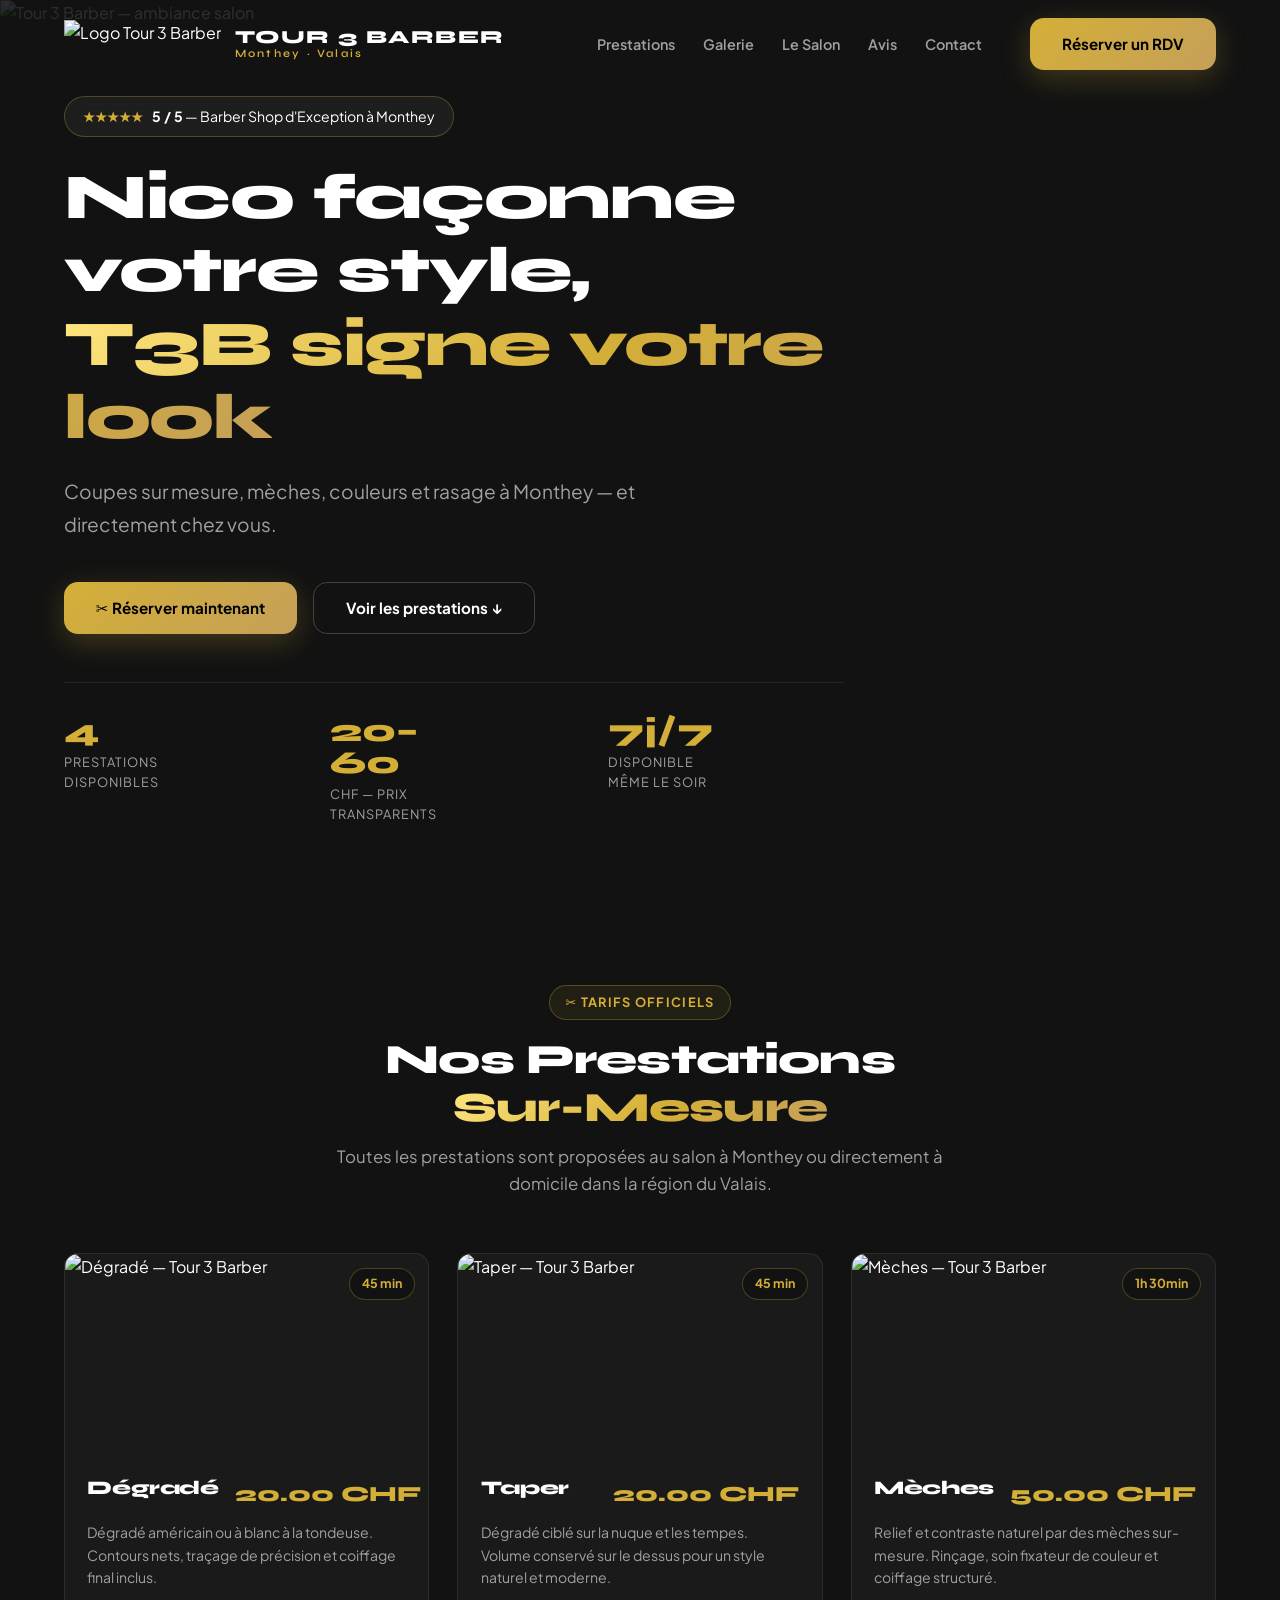
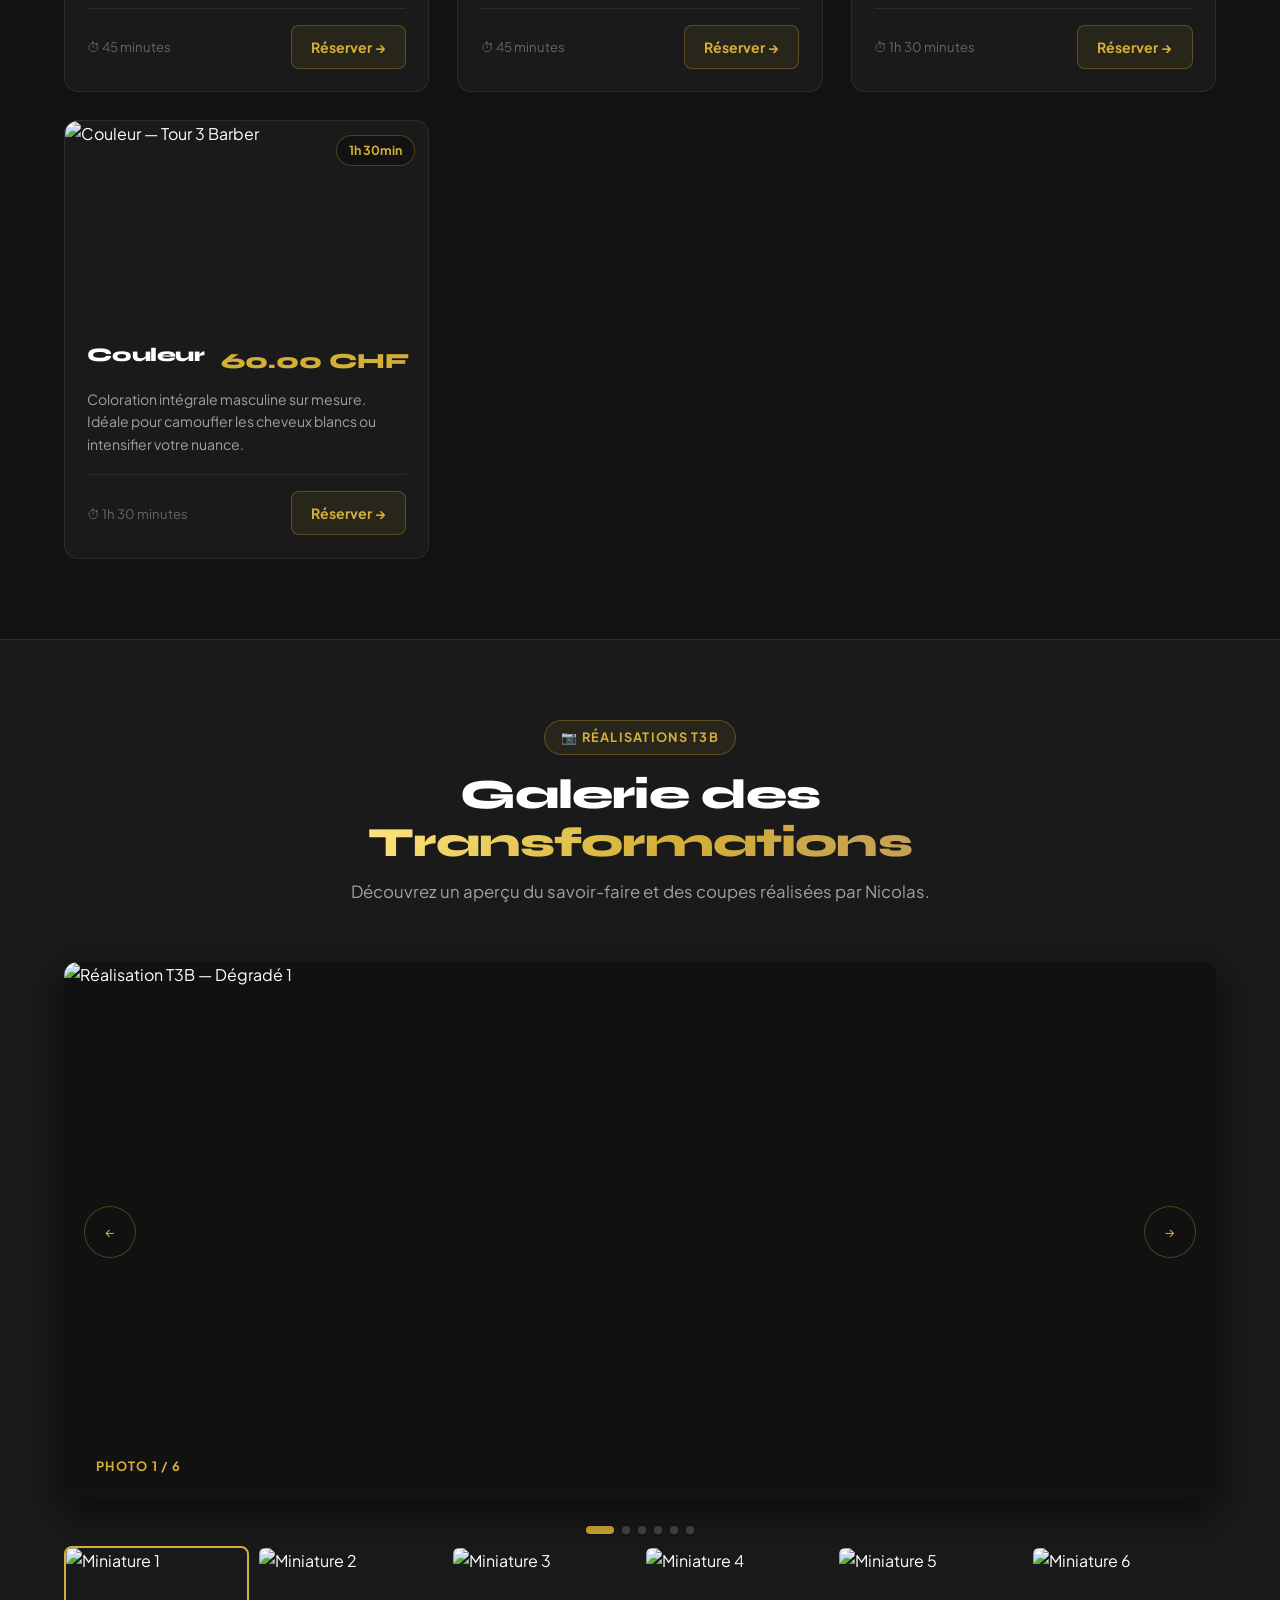
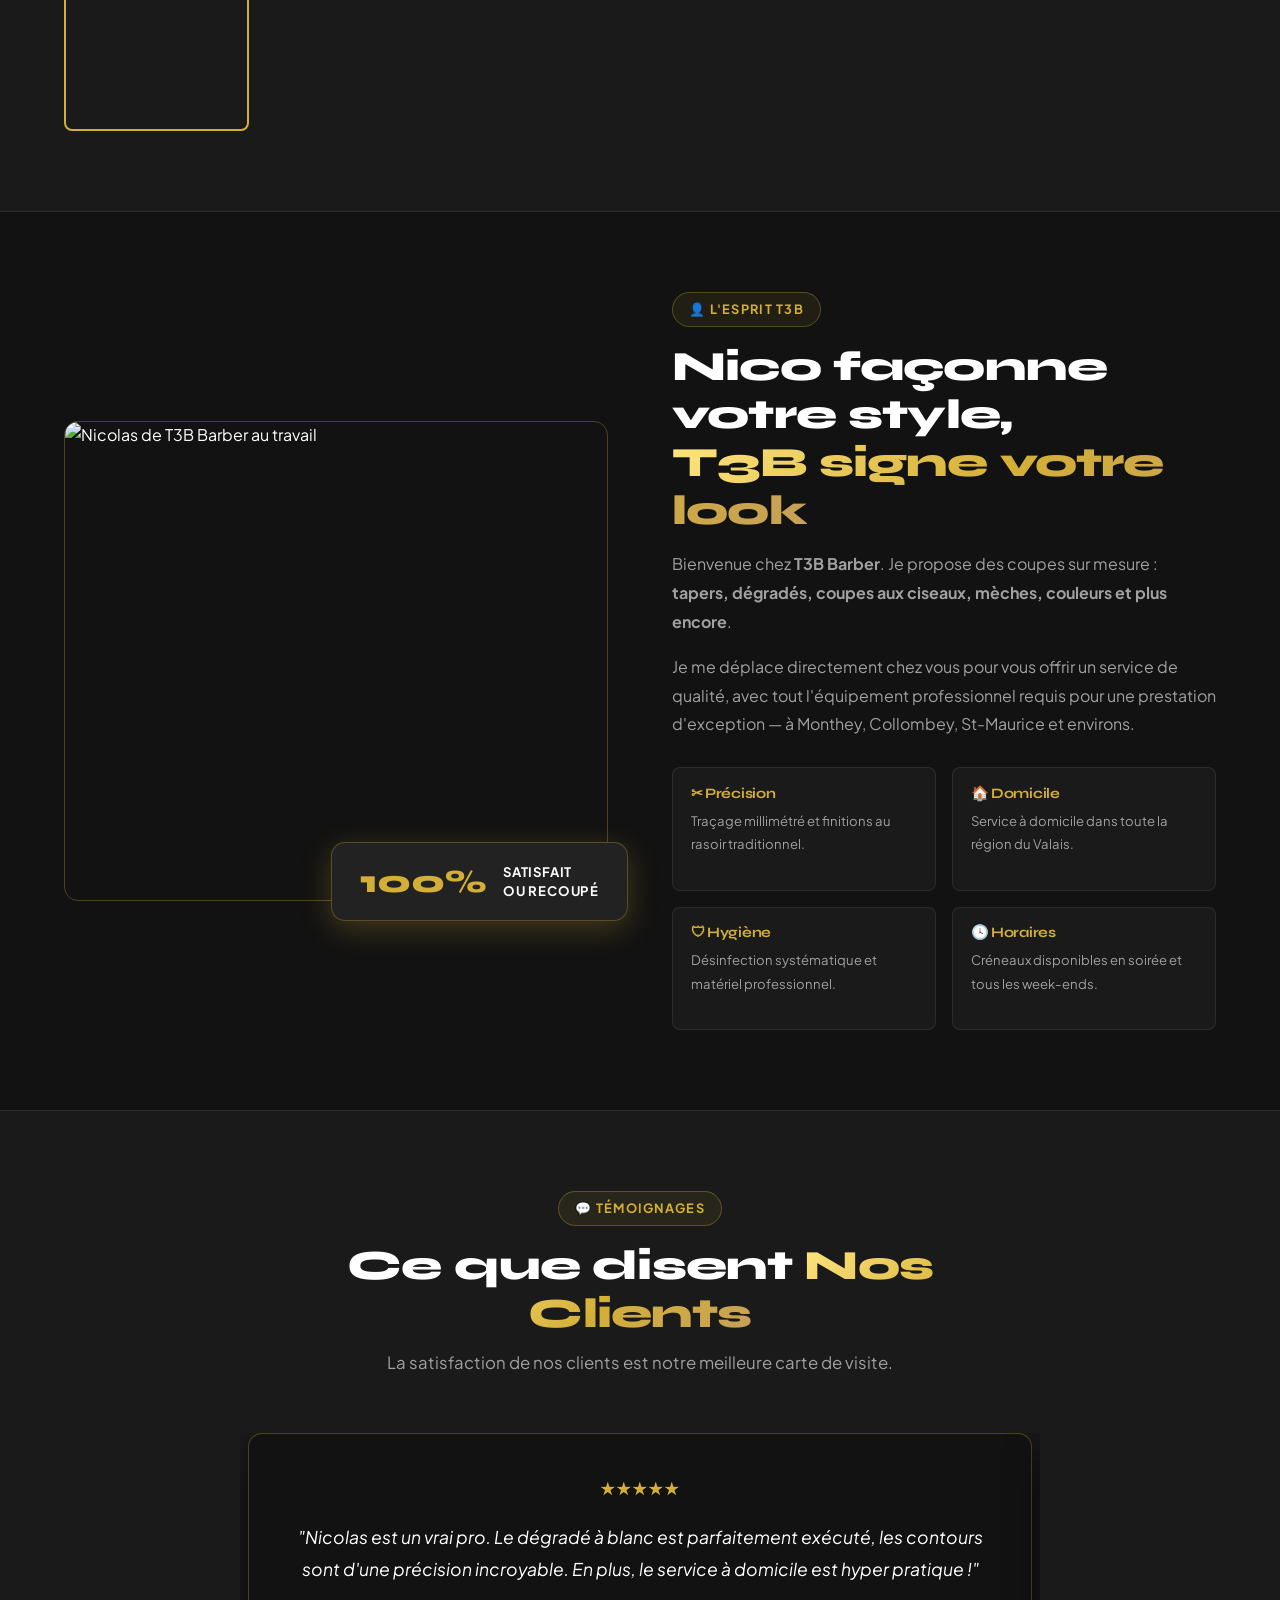
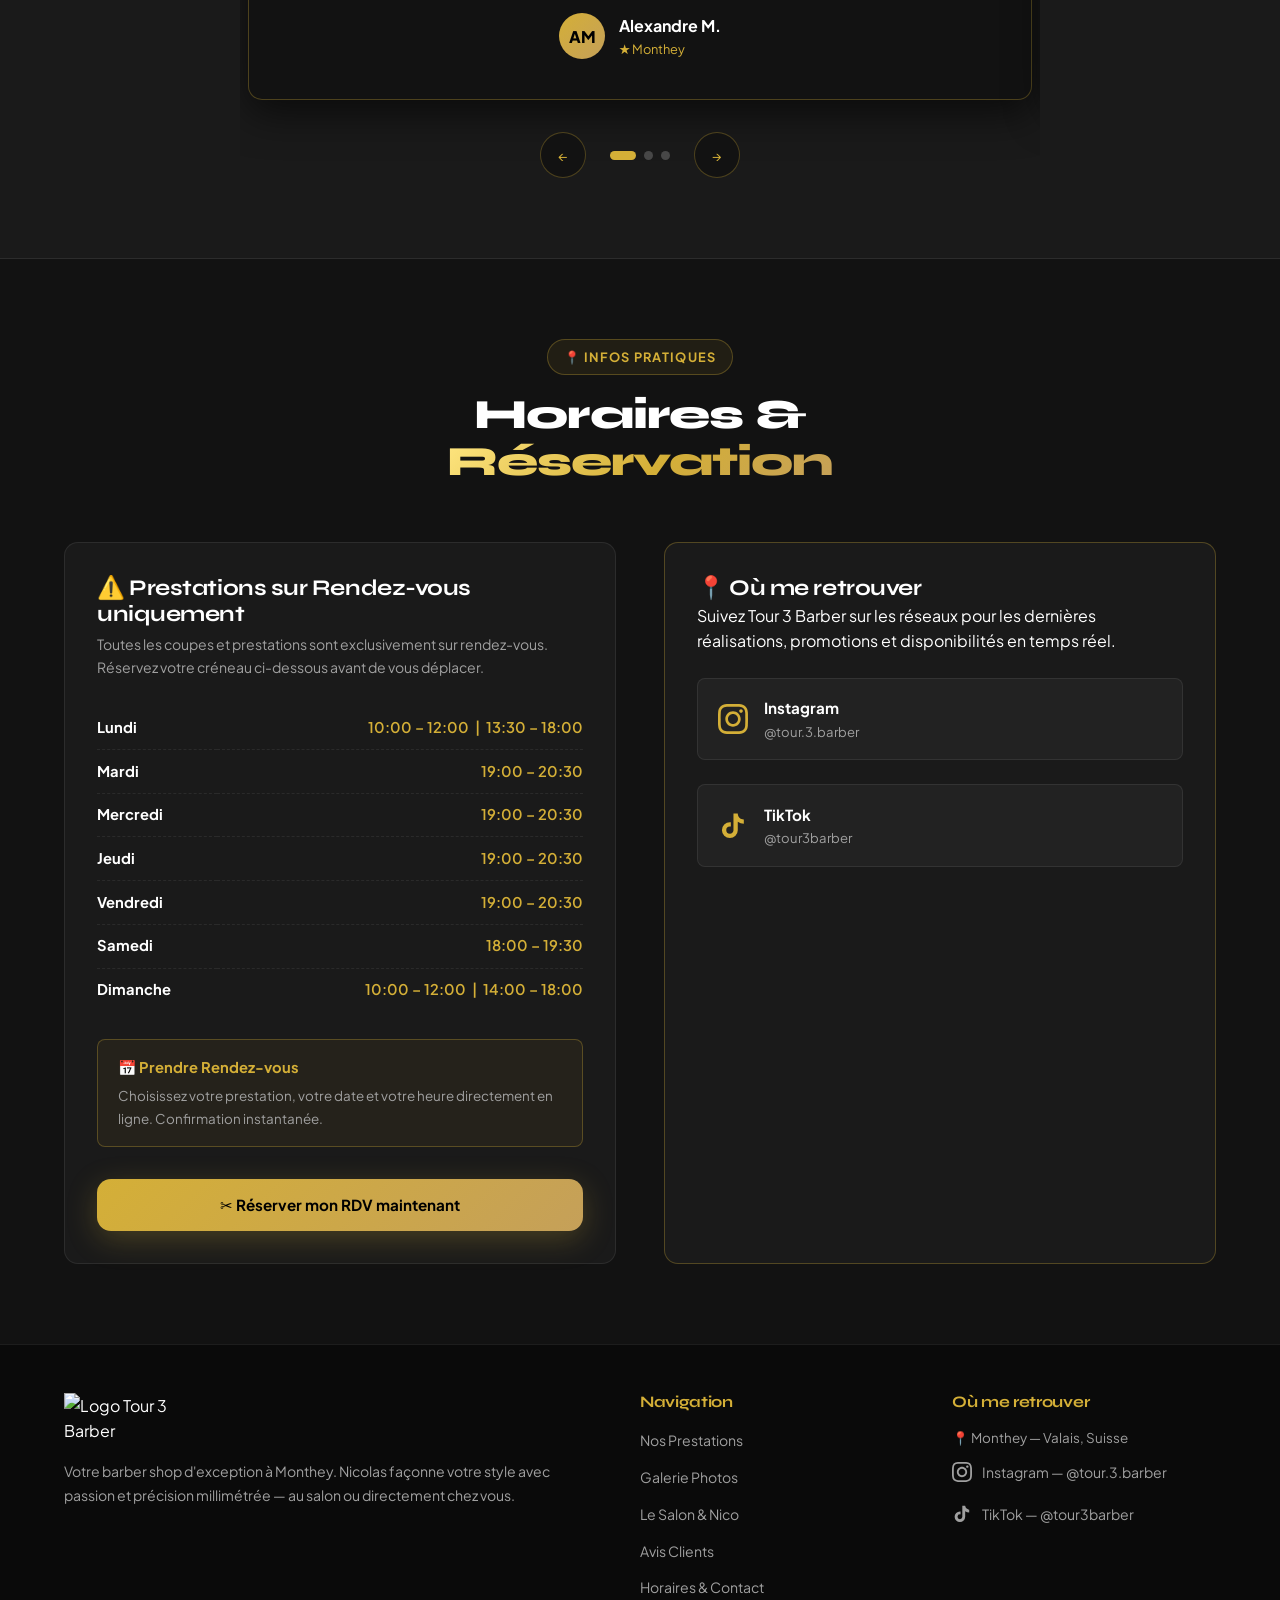
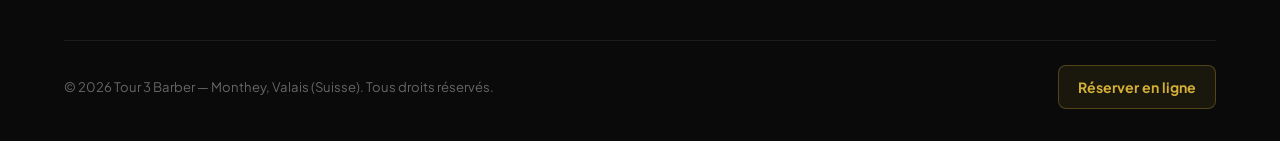
==== index.html @ b236f07e "Add files via upload" ====
<!DOCTYPE html>
<html lang="fr-CH">
<head>
<meta charset="UTF-8" />
<meta name="viewport" content="width=device-width, initial-scale=1.0" />
<title>Tour 3 Barber — Coiffeur & Barber Shop à Monthey</title>
<meta name="description" content="Tour 3 Barber par Nicolas à Monthey. Dégradés, tapers, mèches, couleurs sur mesure. Service à domicile. Réservation en ligne." />
<link rel="preconnect" href="https://fonts.googleapis.com">
<link rel="preconnect" href="https://fonts.gstatic.com" crossorigin>
<link href="https://fonts.googleapis.com/css2?family=Syne:wght@700;800&family=Plus+Jakarta+Sans:wght@400;500;600;700&display=swap" rel="stylesheet">
<script type="application/ld+json">
{"@context":"https://schema.org","@type":"LocalBusiness","name":"Tour3Barber","description":"Bienvenue chez T3B Barber. Je propose des coupes sur mesure : tapers, dégradés, coupes aux ciseaux, mèches, couleurs et plus encore. Je me déplace directement chez vous pour vous offrir un service de qualité.","address":{"@type":"PostalAddress","addressLocality":"Monthey","addressRegion":"Valais","addressCountry":"CH"},"openingHoursSpecification":[{"@type":"OpeningHoursSpecification","dayOfWeek":"https://schema.org/Monday","opens":"10:00","closes":"12:00"},{"@type":"OpeningHoursSpecification","dayOfWeek":"https://schema.org/Monday","opens":"13:30","closes":"18:00"},{"@type":"OpeningHoursSpecification","dayOfWeek":"https://schema.org/Tuesday","opens":"19:00","closes":"20:30"},{"@type":"OpeningHoursSpecification","dayOfWeek":"https://schema.org/Wednesday","opens":"19:00","closes":"20:30"},{"@type":"OpeningHoursSpecification","dayOfWeek":"https://schema.org/Thursday","opens":"19:00","closes":"20:30"},{"@type":"OpeningHoursSpecification","dayOfWeek":"https://schema.org/Friday","opens":"19:00","closes":"20:30"},{"@type":"OpeningHoursSpecification","dayOfWeek":"https://schema.org/Saturday","opens":"18:00","closes":"19:30"},{"@type":"OpeningHoursSpecification","dayOfWeek":"https://schema.org/Sunday","opens":"10:00","closes":"12:00"},{"@type":"OpeningHoursSpecification","dayOfWeek":"https://schema.org/Sunday","opens":"14:00","closes":"18:00"}]}
</script>
<style>
/* =============================================
   RESET & BASE
   ============================================= */
*,*::before,*::after{box-sizing:border-box;margin:0;padding:0}
html{scroll-behavior:smooth;-webkit-font-smoothing:antialiased}
body{font-family:'Plus Jakarta Sans',system-ui,sans-serif;background:#121212;color:#fff;overflow-x:hidden;line-height:1.6}
img{display:block;max-width:100%;height:auto}
a{text-decoration:none;color:inherit}
button{cursor:pointer;border:none;background:transparent;font-family:inherit}
ul{list-style:none}

/* =============================================
   VARIABLES
   ============================================= */
:root{
  --gold:#D4AF37;
  --gold-light:#E8C84A;
  --gold-muted:#C5A059;
  --gold-glow:rgba(212,175,55,.25);
  --bg:#121212;
  --bg-card:#1A1A1A;
  --bg-card2:#222;
  --text:#fff;
  --text-2:#A0A0A0;
  --text-3:#666;
  --border:rgba(255,255,255,.08);
  --border-gold:rgba(212,175,55,.3);
  --rad:14px;
  --rad-sm:8px;
  --rad-full:9999px;
  --tr:.28s cubic-bezier(.4,0,.2,1);
  --shadow:0 12px 40px rgba(0,0,0,.6);
  --shadow-gold:0 8px 30px rgba(212,175,55,.25);
}

/* =============================================
   TYPOGRAPHY
   ============================================= */
h1,h2,h3,h4{font-family:'Syne',sans-serif;font-weight:800;line-height:1.15;letter-spacing:-.02em}
h1{font-size:clamp(2.2rem,5.5vw,4rem)}
h2{font-size:clamp(1.7rem,3.5vw,2.6rem)}
h3{font-size:1.2rem;font-weight:700}

.gold{color:var(--gold)}
.gradient-gold{background:linear-gradient(135deg,#ffe680 0%,var(--gold) 55%,var(--gold-muted) 100%);-webkit-background-clip:text;-webkit-text-fill-color:transparent;background-clip:text}

/* =============================================
   LAYOUT
   ============================================= */
.container{width:100%;max-width:1200px;margin:0 auto;padding:0 1.5rem}
section{padding:5rem 0}

/* =============================================
   PILLS / TAGS
   ============================================= */
.pill{display:inline-flex;align-items:center;gap:.5rem;padding:.4rem 1rem;background:rgba(212,175,55,.08);border:1px solid var(--border-gold);border-radius:var(--rad-full);color:var(--gold);font-size:.8rem;font-weight:700;text-transform:uppercase;letter-spacing:.1em;margin-bottom:1rem}

/* =============================================
   BUTTONS
   ============================================= */
.btn{display:inline-flex;align-items:center;justify-content:center;gap:.6rem;min-height:52px;padding:.85rem 2rem;border-radius:var(--rad);font-size:.95rem;font-weight:700;transition:all var(--tr);white-space:nowrap;line-height:1}
.btn-primary{background:linear-gradient(135deg,var(--gold) 0%,var(--gold-muted) 100%);color:#000;box-shadow:var(--shadow-gold)}
.btn-primary:hover{background:linear-gradient(135deg,var(--gold-light) 0%,var(--gold) 100%);transform:translateY(-2px);box-shadow:0 14px 35px rgba(212,175,55,.4)}
.btn-outline{background:transparent;color:#fff;border:1.5px solid rgba(255,255,255,.2)}
.btn-outline:hover{border-color:var(--gold);color:var(--gold);transform:translateY(-2px)}
.btn-gold-sm{background:rgba(212,175,55,.08);color:var(--gold);border:1px solid var(--border-gold);min-height:44px;padding:.6rem 1.2rem;border-radius:var(--rad-sm);font-size:.88rem;font-weight:700;transition:all var(--tr)}
.btn-gold-sm:hover{background:var(--gold);color:#000}

/* =============================================
   HEADER / NAV
   ============================================= */
#header{position:fixed;top:0;left:0;width:100%;z-index:1000;padding:1.1rem 0;transition:all .4s ease}
#header.scrolled{background:rgba(18,18,18,.92);backdrop-filter:blur(18px);-webkit-backdrop-filter:blur(18px);border-bottom:1px solid var(--border);box-shadow:0 8px 32px rgba(0,0,0,.5);padding:.7rem 0}
.nav-inner{display:flex;align-items:center;gap:2rem}
.logo-link{display:flex;align-items:center;gap:.85rem;flex-shrink:0}
.logo-link img{height:48px;width:auto;object-fit:contain}
.logo-wordmark{font-family:'Syne',sans-serif;font-size:1.15rem;font-weight:800;letter-spacing:.08em;line-height:1.1}
.logo-wordmark span{display:block;font-size:.7rem;font-weight:600;color:var(--gold);letter-spacing:.2em;margin-top:.1rem}
.nav-links{display:flex;align-items:center;gap:1.75rem;margin-left:auto}
.nav-link{font-size:.9rem;font-weight:600;color:var(--text-2);position:relative;padding:.25rem 0;transition:color var(--tr)}
.nav-link::after{content:'';position:absolute;bottom:0;left:0;width:0;height:2px;background:var(--gold);transition:width var(--tr);border-radius:2px}
.nav-link:hover,.nav-link.active{color:#fff}
.nav-link:hover::after,.nav-link.active::after{width:100%}
.nav-cta{margin-left:1rem}
.burger{display:none;flex-direction:column;gap:5px;padding:.5rem;min-height:48px;min-width:48px;align-items:center;justify-content:center}
.burger span{display:block;width:22px;height:2px;background:#fff;border-radius:2px;transition:all .3s ease;transform-origin:center}
.burger.open span:nth-child(1){transform:rotate(45deg) translate(5px,5px)}
.burger.open span:nth-child(2){opacity:0;transform:scaleX(0)}
.burger.open span:nth-child(3){transform:rotate(-45deg) translate(5px,-5px)}

/* Mobile Drawer */
.mob-overlay{position:fixed;inset:0;background:rgba(0,0,0,.8);backdrop-filter:blur(6px);z-index:998;opacity:0;visibility:hidden;transition:all .35s ease}
.mob-overlay.show{opacity:1;visibility:visible}
.mob-drawer{position:fixed;top:0;right:-300px;width:280px;height:100vh;background:var(--bg-card);border-left:1px solid var(--border-gold);z-index:999;display:flex;flex-direction:column;padding:1.5rem;transition:right .35s cubic-bezier(.16,1,.3,1)}
.mob-drawer.show{right:0}
.mob-close{align-self:flex-end;padding:.5rem;font-size:1.5rem;color:var(--text-2);margin-bottom:1.5rem}
.mob-links{display:flex;flex-direction:column;gap:1.5rem}
.mob-links a{font-size:1.15rem;font-weight:700;color:var(--text-2);padding:.5rem 0;border-bottom:1px solid var(--border)}
.mob-links a:hover{color:var(--gold)}
.mob-drawer .btn{width:100%;margin-top:2rem}

/* =============================================
   HERO
   ============================================= */
.hero{position:relative;min-height:100vh;display:flex;align-items:center;overflow:hidden;padding-top:6rem}
.hero-bg{position:absolute;inset:0;z-index:1}
.hero-bg img{width:100%;height:100%;object-fit:cover;object-position:center 30%;filter:brightness(.35) contrast(1.1)}
.hero-bg::after{content:'';position:absolute;inset:0;background:linear-gradient(160deg,rgba(18,18,18,.6) 0%,rgba(18,18,18,.4) 40%,rgba(18,18,18,.95) 100%)}
.hero-content{position:relative;z-index:2;max-width:780px}
.hero-badge{display:inline-flex;align-items:center;gap:.6rem;padding:.5rem 1.1rem;background:rgba(255,255,255,.05);backdrop-filter:blur(10px);border:1px solid var(--border-gold);border-radius:var(--rad-full);margin-bottom:1.5rem;font-size:.88rem}
.stars{display:flex;gap:2px;color:var(--gold)}
.hero h1{margin-bottom:1.25rem}
.hero-sub{font-size:clamp(1rem,2vw,1.2rem);color:var(--text-2);margin-bottom:2.5rem;max-width:600px;line-height:1.75}
.hero-ctas{display:flex;flex-wrap:wrap;gap:1rem;margin-bottom:3rem}
.hero-stats{display:grid;grid-template-columns:repeat(3,auto);gap:2.5rem;padding-top:2rem;border-top:1px solid var(--border)}
.stat-item{text-align:left}
.stat-num{font-family:'Syne',sans-serif;font-size:2rem;font-weight:800;color:var(--gold);line-height:1}
.stat-label{font-size:.8rem;color:var(--text-2);margin-top:.3rem;text-transform:uppercase;letter-spacing:.08em}

/* =============================================
   SECTION TITLE (centré)
   ============================================= */
.sec-head{text-align:center;max-width:640px;margin:0 auto 3.5rem}
.sec-head p{font-size:1.05rem;color:var(--text-2);margin-top:.75rem}

/* =============================================
   SERVICES — 2 colonnes (réelles SumUp)
   ============================================= */
.services-bg{background:var(--bg)}
.services-grid{display:grid;grid-template-columns:repeat(auto-fill,minmax(320px,1fr));gap:1.75rem}
.svc-card{background:var(--bg-card);border:1px solid var(--border);border-radius:var(--rad);overflow:hidden;display:flex;flex-direction:column;transition:all var(--tr)}
.svc-card:hover{transform:translateY(-6px);border-color:var(--border-gold);box-shadow:var(--shadow-gold)}
.svc-img{position:relative;height:200px;overflow:hidden;flex-shrink:0}
.svc-img img{width:100%;height:100%;object-fit:cover;transition:transform .5s ease}
.svc-card:hover .svc-img img{transform:scale(1.06)}
.svc-badge{position:absolute;top:.85rem;right:.85rem;background:rgba(18,18,18,.88);backdrop-filter:blur(6px);border:1px solid var(--border-gold);color:var(--gold);font-size:.78rem;font-weight:700;padding:.3rem .75rem;border-radius:var(--rad-full)}
.svc-body{padding:1.4rem;display:flex;flex-direction:column;flex:1}
.svc-top{display:flex;justify-content:space-between;align-items:flex-start;gap:1rem;margin-bottom:.6rem}
.svc-name{font-size:1.2rem;font-family:'Syne',sans-serif;font-weight:800}
.svc-price{font-family:'Syne',sans-serif;font-size:1.35rem;font-weight:800;color:var(--gold);white-space:nowrap}
.svc-desc{font-size:.88rem;color:var(--text-2);line-height:1.6;flex:1;margin-bottom:1.2rem}
.svc-foot{display:flex;align-items:center;justify-content:space-between;padding-top:1rem;border-top:1px solid var(--border)}
.svc-dur{font-size:.82rem;color:var(--text-3);display:flex;align-items:center;gap:.35rem}

/* =============================================
   GALLERY CAROUSEL
   ============================================= */
.gallery-bg{background:var(--bg-card);border-top:1px solid var(--border);border-bottom:1px solid var(--border)}
.gallery-carousel-wrap{position:relative;overflow:hidden;border-radius:var(--rad);box-shadow:var(--shadow)}
.gallery-track{display:flex;transition:transform .55s cubic-bezier(.16,1,.3,1)}
.gallery-slide{min-width:100%;position:relative}
.gallery-slide img{width:100%;height:60vh;min-height:340px;max-height:580px;object-fit:contain;background:#111;display:block}
.gallery-slide-cap{position:absolute;bottom:0;left:0;right:0;padding:1.5rem 2rem;background:linear-gradient(0deg,rgba(18,18,18,.95) 0%,transparent 100%)}
.slide-num{font-size:.8rem;color:var(--gold);font-weight:700;text-transform:uppercase;letter-spacing:.1em}
.gallery-arrow{position:absolute;top:50%;transform:translateY(-50%);z-index:10;width:52px;height:52px;border-radius:var(--rad-full);background:rgba(18,18,18,.75);backdrop-filter:blur(8px);border:1px solid var(--border-gold);color:var(--gold);display:flex;align-items:center;justify-content:center;transition:all var(--tr)}
.gallery-arrow:hover{background:var(--gold);color:#000}
.gallery-arrow.prev{left:1.25rem}
.gallery-arrow.next{right:1.25rem}
.gallery-dots{display:flex;justify-content:center;gap:.5rem;margin-top:1.5rem}
.gdot{width:8px;height:8px;border-radius:var(--rad-full);background:rgba(255,255,255,.2);cursor:pointer;transition:all var(--tr)}
.gdot.active{width:28px;background:var(--gold)}
.gallery-thumbs{display:grid;grid-template-columns:repeat(6,1fr);gap:.5rem;margin-top:.75rem}
.gthumb{position:relative;aspect-ratio:1;overflow:hidden;border-radius:var(--rad-sm);cursor:pointer;border:2px solid transparent;transition:all var(--tr)}
.gthumb img{width:100%;height:100%;object-fit:cover;transition:transform .4s ease}
.gthumb:hover img{transform:scale(1.1)}
.gthumb.active{border-color:var(--gold)}

/* =============================================
   À PROPOS
   ============================================= */
.about-bg{background:var(--bg)}
.about-grid{display:grid;grid-template-columns:1fr 1fr;gap:4rem;align-items:center}
.about-img-wrap{position:relative}
.about-img{width:100%;height:480px;object-fit:cover;border-radius:var(--rad);border:1px solid var(--border-gold)}
.about-badge{position:absolute;bottom:-1.25rem;right:-1.25rem;background:var(--bg-card2);border:1px solid var(--border-gold);border-radius:var(--rad);padding:1.25rem 1.75rem;box-shadow:var(--shadow-gold);display:flex;align-items:center;gap:1rem}
.badge-num{font-family:'Syne',sans-serif;font-size:2rem;font-weight:800;color:var(--gold);line-height:1}
.badge-lbl{font-size:.82rem;font-weight:700;text-transform:uppercase;letter-spacing:.06em;line-height:1.4}
.about-text h2{margin-bottom:1rem}
.about-text p{color:var(--text-2);line-height:1.8;margin-bottom:1rem}
.about-features{display:grid;grid-template-columns:1fr 1fr;gap:1rem;margin-top:1.75rem}
.feat-card{background:var(--bg-card);border:1px solid var(--border);border-radius:var(--rad-sm);padding:1.1rem}
.feat-card h4{font-size:.9rem;font-weight:700;color:var(--gold);margin-bottom:.4rem;display:flex;align-items:center;gap:.5rem}
.feat-card p{font-size:.82rem;color:var(--text-2)}

/* =============================================
   AVIS CLIENTS
   ============================================= */
.reviews-bg{background:var(--bg-card);border-top:1px solid var(--border);border-bottom:1px solid var(--border)}
.reviews-carousel-wrap{position:relative;max-width:800px;margin:0 auto;overflow:hidden}
.reviews-track{display:flex;transition:transform .5s cubic-bezier(.16,1,.3,1)}
.review-slide{min-width:100%;padding:0 .5rem}
.review-card{background:var(--bg);border:1px solid var(--border-gold);border-radius:var(--rad);padding:2.5rem;text-align:center;box-shadow:var(--shadow)}
.review-stars{justify-content:center;display:flex;gap:4px;margin-bottom:1.25rem;font-size:1.1rem;color:var(--gold)}
.review-quote{font-size:1.1rem;line-height:1.8;color:#fff;font-style:italic;margin-bottom:1.75rem}
.review-author{display:flex;align-items:center;justify-content:center;gap:.85rem}
.r-avatar{width:46px;height:46px;border-radius:var(--rad-full);background:linear-gradient(135deg,var(--gold),var(--gold-muted));color:#000;font-weight:800;font-size:1rem;display:flex;align-items:center;justify-content:center}
.r-name{font-weight:700;text-align:left}
.r-city{font-size:.8rem;color:var(--gold);text-align:left}
.rev-nav{display:flex;align-items:center;justify-content:center;gap:1.5rem;margin-top:2rem}
.rev-arrow{width:46px;height:46px;border-radius:var(--rad-full);background:var(--bg);border:1px solid var(--border-gold);color:var(--gold);display:flex;align-items:center;justify-content:center;transition:all var(--tr)}
.rev-arrow:hover{background:var(--gold);color:#000}
.rev-dots{display:flex;gap:.5rem}
.rdot{width:9px;height:9px;border-radius:var(--rad-full);background:rgba(255,255,255,.2);cursor:pointer;transition:all var(--tr)}
.rdot.active{width:26px;background:var(--gold)}

/* =============================================
   CONTACT / HORAIRES
   ============================================= */
.contact-bg{background:var(--bg)}
.contact-grid{display:grid;grid-template-columns:1fr 1fr;gap:3rem;align-items:stretch}
.info-card{background:var(--bg-card);border:1px solid var(--border);border-radius:var(--rad);padding:2rem;display:flex;flex-direction:column;gap:1.75rem}
.info-card h3{font-size:1.4rem;margin-bottom:.25rem}
.hours-table{width:100%;border-collapse:collapse}
.hours-table tr{border-bottom:1px dashed rgba(255,255,255,.07)}
.hours-table tr:last-child{border-bottom:none}
.hours-table td{padding:.6rem 0;font-size:.92rem}
.hours-table td:first-child{font-weight:700;color:#fff;width:120px}
.hours-table td:last-child{color:var(--gold);font-weight:600;text-align:right}
.social-card{background:var(--bg-card);border:1px solid var(--border-gold);border-radius:var(--rad);padding:2rem;display:flex;flex-direction:column;gap:1.5rem}
.social-card h3{font-size:1.4rem;margin-bottom:.1rem}
.social-card > p{font-size:.88rem;color:var(--text-2);line-height:1.7}
.social-link{display:flex;align-items:center;gap:1rem;padding:1.1rem 1.25rem;background:var(--bg-card2);border:1px solid var(--border);border-radius:var(--rad-sm);transition:all var(--tr);text-decoration:none}
.social-link:hover{border-color:var(--border-gold);transform:translateX(4px);background:#2a2a2a}
.social-link svg{flex-shrink:0;color:var(--gold)}
.social-link strong{display:block;font-weight:700;font-size:.95rem;color:#fff}
.social-link span{display:block;font-size:.82rem;color:var(--text-2)}
.social-location{padding:1rem 1.25rem;background:rgba(212,175,55,.05);border:1px dashed var(--border-gold);border-radius:var(--rad-sm);font-size:.85rem;color:var(--text-2);line-height:1.7}
.social-location strong{color:#fff;display:block;margin-bottom:.25rem}
.cta-box{width:100%;margin-top:.25rem}
/* Footer social icons */
.footer-socials{display:flex;flex-direction:column;gap:.75rem;margin-top:.5rem}
.footer-social-link{display:flex;align-items:center;gap:.75rem;color:var(--text-2);font-size:.88rem;transition:color var(--tr)}
.footer-social-link:hover{color:var(--gold)}
.footer-social-link svg{flex-shrink:0}
.footer-brand img{height:80px;width:auto;object-fit:contain}

/* =============================================
   FOOTER
   ============================================= */
footer{background:#0a0a0a;border-top:1px solid var(--border);padding:3rem 0 2rem}
.footer-inner{display:grid;grid-template-columns:2fr 1fr 1fr;gap:3rem;margin-bottom:2.5rem}
.footer-brand{display:flex;flex-direction:column;gap:1rem}
.footer-brand img{height:56px;width:auto}
.footer-brand p{font-size:.88rem;color:var(--text-2);line-height:1.7}
.footer-col h4{font-size:1rem;font-weight:700;color:var(--gold);margin-bottom:1rem}
.footer-links{display:flex;flex-direction:column;gap:.7rem}
.footer-links a{font-size:.88rem;color:var(--text-2);transition:color var(--tr)}
.footer-links a:hover{color:var(--gold)}
.footer-bottom{display:flex;justify-content:space-between;align-items:center;padding-top:1.5rem;border-top:1px solid var(--border);font-size:.82rem;color:var(--text-3)}

/* =============================================
   STICKY MOBILE BAR
   ============================================= */
.sticky-mob{display:none;position:fixed;bottom:0;left:0;width:100%;z-index:900;background:rgba(18,18,18,.92);backdrop-filter:blur(12px);border-top:1px solid var(--border-gold);padding:.85rem 1.25rem;box-shadow:0 -8px 24px rgba(0,0,0,.6)}
.sticky-mob .btn{width:100%}

/* =============================================
   BOOKING MODAL
   ============================================= */
.modal-overlay{position:fixed;inset:0;background:rgba(0,0,0,.88);backdrop-filter:blur(10px);z-index:3000;display:flex;align-items:center;justify-content:center;padding:1rem;opacity:0;visibility:hidden;transition:all .35s ease}
.modal-overlay.show{opacity:1;visibility:visible}
.modal-box{width:100%;max-width:940px;height:90vh;background:#fff;border-radius:var(--rad);overflow:hidden;display:flex;flex-direction:column;box-shadow:0 30px 80px rgba(0,0,0,.9)}
.modal-head{background:var(--bg-card);color:#fff;padding:1rem 1.5rem;display:flex;align-items:center;justify-content:space-between;border-bottom:1px solid var(--border-gold)}
.modal-head h3{font-size:1.1rem;display:flex;align-items:center;gap:.5rem}
.modal-close{font-size:1.6rem;color:var(--text-2);padding:.25rem;transition:color var(--tr)}
.modal-close:hover{color:#fff}
.modal-frame{flex:1;border:none;width:100%}

/* =============================================
   RESPONSIVE
   ============================================= */
@media(max-width:900px){
  .about-grid,.contact-grid{grid-template-columns:1fr}
  .footer-inner{grid-template-columns:1fr 1fr}
  .about-badge{right:0;bottom:-3rem}
  .gallery-thumbs{grid-template-columns:repeat(3,1fr)}
}
@media(max-width:768px){
  .nav-links,.nav-cta{display:none}
  .burger{display:flex}
  .sticky-mob{display:block}
  .hero-stats{grid-template-columns:1fr 1fr;gap:1.5rem}
  .services-grid{grid-template-columns:1fr}
  .about-features{grid-template-columns:1fr}
  footer{padding-bottom:5rem}
  .footer-inner{grid-template-columns:1fr}
  .footer-bottom{flex-direction:column;gap:.75rem;text-align:center}
  section{padding:3.5rem 0}
}
@media(max-width:480px){
  .hero-stats{grid-template-columns:1fr}
  .gallery-thumbs{grid-template-columns:repeat(3,1fr)}
}
</style>
</head>
<body>

<!-- ============ HEADER ============ -->
<header id="header">
  <div class="container">
    <nav class="nav-inner">
      <a href="#" class="logo-link" aria-label="Accueil Tour 3 Barber">
        <img src="assets/logo.png" alt="Logo Tour 3 Barber" />
        <div class="logo-wordmark">
          TOUR 3 BARBER
          <span>Monthey · Valais</span>
        </div>
      </a>

      <ul class="nav-links">
        <li><a href="#prestations" class="nav-link">Prestations</a></li>
        <li><a href="#galerie"     class="nav-link">Galerie</a></li>
        <li><a href="#salon"       class="nav-link">Le Salon</a></li>
        <li><a href="#avis"        class="nav-link">Avis</a></li>
        <li><a href="#contact"     class="nav-link">Contact</a></li>
      </ul>

      <button class="btn btn-primary nav-cta open-modal" aria-label="Réserver un rendez-vous">
        Réserver un RDV
      </button>

      <button class="burger" id="burger" aria-label="Menu" aria-expanded="false">
        <span></span><span></span><span></span>
      </button>
    </nav>
  </div>
</header>

<!-- ============ MOBILE DRAWER ============ -->
<div class="mob-overlay" id="mob-overlay"></div>
<aside class="mob-drawer" id="mob-drawer" aria-hidden="true">
  <button class="mob-close" id="mob-close" aria-label="Fermer le menu">&times;</button>
  <ul class="mob-links">
    <li><a href="#prestations">Nos Prestations</a></li>
    <li><a href="#galerie">Galerie Photos</a></li>
    <li><a href="#salon">À Propos & Nicolas</a></li>
    <li><a href="#avis">Avis Clients</a></li>
    <li><a href="#contact">Horaires & Contact</a></li>
  </ul>
  <button class="btn btn-primary open-modal">Réserver un RDV</button>
</aside>

<main>

<!-- ============ HERO ============ -->
<section class="hero" id="hero" aria-label="Présentation">
  <div class="hero-bg">
    <img src="assets/banner1.webp" alt="Tour 3 Barber — ambiance salon" />
  </div>

  <div class="container">
    <div class="hero-content">
      <div class="hero-badge">
        <div class="stars">★★★★★</div>
        <span><strong>5 / 5</strong> — Barber Shop d'Exception à Monthey</span>
      </div>

      <h1>Nico façonne votre style,<br /><span class="gradient-gold">T3B signe votre look</span></h1>

      <p class="hero-sub">
        Coupes sur mesure, mèches, couleurs et rasage à Monthey — et directement chez vous.
      </p>

      <div class="hero-ctas">
        <button class="btn btn-primary open-modal">
          ✂ Réserver maintenant
        </button>
        <a href="#prestations" class="btn btn-outline">
          Voir les prestations ↓
        </a>
      </div>

      <div class="hero-stats">
        <div class="stat-item">
          <div class="stat-num">4</div>
          <div class="stat-label">Prestations<br />disponibles</div>
        </div>
        <div class="stat-item">
          <div class="stat-num">20–<br />60</div>
          <div class="stat-label">CHF — Prix<br />transparents</div>
        </div>
        <div class="stat-item">
          <div class="stat-num">7j/7</div>
          <div class="stat-label">Disponible<br />même le soir</div>
        </div>
      </div>
    </div>
  </div>
</section>

<!-- ============ PRESTATIONS ============ -->
<section class="services-bg" id="prestations" aria-labelledby="services-h2">
  <div class="container">
    <div class="sec-head">
      <div class="pill">✂ Tarifs Officiels</div>
      <h2 id="services-h2">Nos Prestations <span class="gradient-gold">Sur-Mesure</span></h2>
      <p>Toutes les prestations sont proposées au salon à Monthey ou directement à domicile dans la région du Valais.</p>
    </div>

    <div class="services-grid">

      <!-- Dégradé — 20 CHF / 45 min -->
      <article class="svc-card">
        <div class="svc-img">
          <img src="assets/svc-degrade.webp" alt="Dégradé — Tour 3 Barber" loading="lazy" />
          <div class="svc-badge">45 min</div>
        </div>
        <div class="svc-body">
          <div class="svc-top">
            <h3 class="svc-name">Dégradé</h3>
            <div class="svc-price">20.00 CHF</div>
          </div>
          <p class="svc-desc">Dégradé américain ou à blanc à la tondeuse. Contours nets, traçage de précision et coiffage final inclus.</p>
          <div class="svc-foot">
            <div class="svc-dur">⏱ 45 minutes</div>
            <button class="btn-gold-sm open-modal">Réserver →</button>
          </div>
        </div>
      </article>

      <!-- Taper — 20 CHF / 45 min -->
      <article class="svc-card">
        <div class="svc-img">
          <img src="assets/svc-taper.webp" alt="Taper — Tour 3 Barber" loading="lazy" />
          <div class="svc-badge">45 min</div>
        </div>
        <div class="svc-body">
          <div class="svc-top">
            <h3 class="svc-name">Taper</h3>
            <div class="svc-price">20.00 CHF</div>
          </div>
          <p class="svc-desc">Dégradé ciblé sur la nuque et les tempes. Volume conservé sur le dessus pour un style naturel et moderne.</p>
          <div class="svc-foot">
            <div class="svc-dur">⏱ 45 minutes</div>
            <button class="btn-gold-sm open-modal">Réserver →</button>
          </div>
        </div>
      </article>

      <!-- Mèches — 50 CHF / 1h30 -->
      <article class="svc-card">
        <div class="svc-img">
          <img src="assets/svc-meches.webp" alt="Mèches — Tour 3 Barber" loading="lazy" />
          <div class="svc-badge">1h 30min</div>
        </div>
        <div class="svc-body">
          <div class="svc-top">
            <h3 class="svc-name">Mèches</h3>
            <div class="svc-price">50.00 CHF</div>
          </div>
          <p class="svc-desc">Relief et contraste naturel par des mèches sur-mesure. Rinçage, soin fixateur de couleur et coiffage structuré.</p>
          <div class="svc-foot">
            <div class="svc-dur">⏱ 1h 30 minutes</div>
            <button class="btn-gold-sm open-modal">Réserver →</button>
          </div>
        </div>
      </article>

      <!-- Couleur — 60 CHF / 1h30 -->
      <article class="svc-card">
        <div class="svc-img">
          <img src="assets/svc-couleur.webp" alt="Couleur — Tour 3 Barber" loading="lazy" />
          <div class="svc-badge">1h 30min</div>
        </div>
        <div class="svc-body">
          <div class="svc-top">
            <h3 class="svc-name">Couleur</h3>
            <div class="svc-price">60.00 CHF</div>
          </div>
          <p class="svc-desc">Coloration intégrale masculine sur mesure. Idéale pour camoufler les cheveux blancs ou intensifier votre nuance.</p>
          <div class="svc-foot">
            <div class="svc-dur">⏱ 1h 30 minutes</div>
            <button class="btn-gold-sm open-modal">Réserver →</button>
          </div>
        </div>
      </article>

    </div>
  </div>
</section>

<!-- ============ GALERIE CAROUSEL ============ -->
<section class="gallery-bg" id="galerie" aria-labelledby="gallery-h2">
  <div class="container">
    <div class="sec-head">
      <div class="pill">📷 Réalisations T3B</div>
      <h2 id="gallery-h2">Galerie des <span class="gradient-gold">Transformations</span></h2>
      <p>Découvrez un aperçu du savoir-faire et des coupes réalisées par Nicolas.</p>
    </div>

    <div class="gallery-carousel-wrap">
      <div class="gallery-track" id="gallery-track">
        <div class="gallery-slide">
          <img src="assets/gallery1.webp" alt="Réalisation T3B — Dégradé 1" />
          <div class="gallery-slide-cap"><span class="slide-num">Photo 1 / 6</span></div>
        </div>
        <div class="gallery-slide">
          <img src="assets/gallery2.webp" alt="Réalisation T3B — Coupe 2" />
          <div class="gallery-slide-cap"><span class="slide-num">Photo 2 / 6</span></div>
        </div>
        <div class="gallery-slide">
          <img src="assets/gallery3.webp" alt="Réalisation T3B — Coupe 3" />
          <div class="gallery-slide-cap"><span class="slide-num">Photo 3 / 6</span></div>
        </div>
        <div class="gallery-slide">
          <img src="assets/gallery4.webp" alt="Réalisation T3B — Coupe 4" />
          <div class="gallery-slide-cap"><span class="slide-num">Photo 4 / 6</span></div>
        </div>
        <div class="gallery-slide">
          <img src="assets/gallery5.webp" alt="Réalisation T3B — Mèches 5" />
          <div class="gallery-slide-cap"><span class="slide-num">Photo 5 / 6</span></div>
        </div>
        <div class="gallery-slide">
          <img src="assets/gallery6.webp" alt="Réalisation T3B — Barbe 6" />
          <div class="gallery-slide-cap"><span class="slide-num">Photo 6 / 6</span></div>
        </div>
      </div>

      <button class="gallery-arrow prev" id="gallery-prev" aria-label="Photo précédente">&#8592;</button>
      <button class="gallery-arrow next" id="gallery-next" aria-label="Photo suivante">&#8594;</button>
    </div>

    <div class="gallery-dots" id="gallery-dots"></div>

    <!-- Miniatures cliquables -->
    <div class="gallery-thumbs" id="gallery-thumbs">
      <div class="gthumb active" data-idx="0"><img src="assets/gallery1.webp" alt="Miniature 1" loading="lazy" /></div>
      <div class="gthumb" data-idx="1"><img src="assets/gallery2.webp" alt="Miniature 2" loading="lazy" /></div>
      <div class="gthumb" data-idx="2"><img src="assets/gallery3.webp" alt="Miniature 3" loading="lazy" /></div>
      <div class="gthumb" data-idx="3"><img src="assets/gallery4.webp" alt="Miniature 4" loading="lazy" /></div>
      <div class="gthumb" data-idx="4"><img src="assets/gallery5.webp" alt="Miniature 5" loading="lazy" /></div>
      <div class="gthumb" data-idx="5"><img src="assets/gallery6.webp" alt="Miniature 6" loading="lazy" /></div>
    </div>
  </div>
</section>

<!-- ============ À PROPOS ============ -->
<section class="about-bg" id="salon" aria-labelledby="about-h2">
  <div class="container">
    <div class="about-grid">
      <div class="about-img-wrap">
        <img src="assets/banner2.webp" alt="Nicolas de T3B Barber au travail" class="about-img" loading="lazy" />
        <div class="about-badge">
          <div class="badge-num">100%</div>
          <div class="badge-lbl">Satisfait<br />ou recoupé</div>
        </div>
      </div>

      <div class="about-text">
        <div class="pill">👤 L'Esprit T3B</div>
        <h2 id="about-h2">Nico façonne votre style,<br /><span class="gradient-gold">T3B signe votre look</span></h2>
        <p>
          Bienvenue chez <strong>T3B Barber</strong>. Je propose des coupes sur mesure : <strong>tapers, dégradés, coupes aux ciseaux, mèches, couleurs et plus encore</strong>.
        </p>
        <p>
          Je me déplace directement chez vous pour vous offrir un service de qualité, avec tout l'équipement professionnel requis pour une prestation d'exception — à Monthey, Collombey, St-Maurice et environs.
        </p>

        <div class="about-features">
          <div class="feat-card">
            <h4>✂ Précision</h4>
            <p>Traçage millimétré et finitions au rasoir traditionnel.</p>
          </div>
          <div class="feat-card">
            <h4>🏠 Domicile</h4>
            <p>Service à domicile dans toute la région du Valais.</p>
          </div>
          <div class="feat-card">
            <h4>🛡 Hygiène</h4>
            <p>Désinfection systématique et matériel professionnel.</p>
          </div>
          <div class="feat-card">
            <h4>🕓 Horaires</h4>
            <p>Créneaux disponibles en soirée et tous les week-ends.</p>
          </div>
        </div>
      </div>
    </div>
  </div>
</section>

<!-- ============ AVIS CLIENTS ============ -->
<section class="reviews-bg" id="avis" aria-labelledby="avis-h2">
  <div class="container">
    <div class="sec-head">
      <div class="pill">💬 Témoignages</div>
      <h2 id="avis-h2">Ce que disent <span class="gradient-gold">Nos Clients</span></h2>
      <p>La satisfaction de nos clients est notre meilleure carte de visite.</p>
    </div>

    <div class="reviews-carousel-wrap">
      <div class="reviews-track" id="reviews-track">

        <div class="review-slide">
          <div class="review-card">
            <div class="review-stars">★★★★★</div>
            <blockquote class="review-quote">"Nicolas est un vrai pro. Le dégradé à blanc est parfaitement exécuté, les contours sont d'une précision incroyable. En plus, le service à domicile est hyper pratique !"</blockquote>
            <div class="review-author">
              <div class="r-avatar">AM</div>
              <div>
                <div class="r-name">Alexandre M.</div>
                <div class="r-city">★ Monthey</div>
              </div>
            </div>
          </div>
        </div>

        <div class="review-slide">
          <div class="review-card">
            <div class="review-stars">★★★★★</div>
            <blockquote class="review-quote">"J'ai testé le Taper avec taille de barbe : travail remarquable. Nico prend le temps de comprendre exactement ce qu'on veut. Je recommande les yeux fermés !"</blockquote>
            <div class="review-author">
              <div class="r-avatar">KB</div>
              <div>
                <div class="r-name">Karim B.</div>
                <div class="r-city">★ Collombey</div>
              </div>
            </div>
          </div>
        </div>

        <div class="review-slide">
          <div class="review-card">
            <div class="review-stars">★★★★★</div>
            <blockquote class="review-quote">"Meilleur barber de la région ! Ponctuel, matos au top et ambiance conviviale. La réservation en ligne prend 30 secondes, c'est parfait."</blockquote>
            <div class="review-author">
              <div class="r-avatar">JT</div>
              <div>
                <div class="r-name">Julien T.</div>
                <div class="r-city">★ Saint-Maurice</div>
              </div>
            </div>
          </div>
        </div>

      </div>

      <div class="rev-nav">
        <button class="rev-arrow" id="rev-prev" aria-label="Avis précédent">&#8592;</button>
        <div class="rev-dots" id="rev-dots"></div>
        <button class="rev-arrow" id="rev-next" aria-label="Avis suivant">&#8594;</button>
      </div>
    </div>
  </div>
</section>

<!-- ============ CONTACT & HORAIRES ============ -->
<section class="contact-bg" id="contact" aria-labelledby="contact-h2">
  <div class="container">
    <div class="sec-head">
      <div class="pill">📍 Infos Pratiques</div>
      <h2 id="contact-h2">Horaires & <span class="gradient-gold">Réservation</span></h2>
    </div>

    <div class="contact-grid">
      <div class="info-card">
        <div>
          <h3>⚠️ Prestations sur Rendez-vous uniquement</h3>
          <p style="color:var(--text-2);font-size:.88rem;margin-top:.4rem;">Toutes les coupes et prestations sont exclusivement sur rendez-vous. Réservez votre créneau ci-dessous avant de vous déplacer.</p>
        </div>

        <table class="hours-table">
          <tbody>
            <tr><td>Lundi</td><td>10:00 – 12:00 &nbsp;|&nbsp; 13:30 – 18:00</td></tr>
            <tr><td>Mardi</td><td>19:00 – 20:30</td></tr>
            <tr><td>Mercredi</td><td>19:00 – 20:30</td></tr>
            <tr><td>Jeudi</td><td>19:00 – 20:30</td></tr>
            <tr><td>Vendredi</td><td>19:00 – 20:30</td></tr>
            <tr><td>Samedi</td><td>18:00 – 19:30</td></tr>
            <tr><td>Dimanche</td><td>10:00 – 12:00 &nbsp;|&nbsp; 14:00 – 18:00</td></tr>
          </tbody>
        </table>

        <div style="background:rgba(212,175,55,.06);border:1px solid var(--border-gold);border-radius:var(--rad-sm);padding:1rem 1.25rem;">
          <p style="font-size:.92rem;font-weight:700;color:var(--gold);margin-bottom:.35rem;">📅 Prendre Rendez-vous</p>
          <p style="font-size:.84rem;color:var(--text-2);line-height:1.65;">Choisissez votre prestation, votre date et votre heure directement en ligne. Confirmation instantanée.</p>
        </div>

        <button class="btn btn-primary open-modal cta-box">✂ Réserver mon RDV maintenant</button>
      </div>

      <div class="social-card">
        <div>
          <h3>📍 Où me retrouver</h3>
          <p>Suivez Tour 3 Barber sur les réseaux pour les dernières réalisations, promotions et disponibilités en temps réel.</p>
        </div>

        <a href="https://www.instagram.com/tour.3.barber/" target="_blank" rel="noopener noreferrer" class="social-link">
          <svg width="30" height="30" viewBox="0 0 24 24" fill="currentColor">
            <path d="M12 2.163c3.204 0 3.584.012 4.85.07 3.252.148 4.771 1.691 4.919 4.919.058 1.265.069 1.645.069 4.849 0 3.205-.012 3.584-.069 4.849-.149 3.225-1.664 4.771-4.919 4.919-1.266.058-1.644.07-4.85.07-3.204 0-3.584-.012-4.849-.07-3.26-.149-4.771-1.699-4.919-4.92-.058-1.265-.07-1.644-.07-4.849 0-3.204.013-3.583.07-4.849.149-3.227 1.664-4.771 4.919-4.919 1.266-.057 1.645-.069 4.849-.069zm0-2.163c-3.259 0-3.667.014-4.947.072-4.358.2-6.78 2.618-6.98 6.98-.059 1.281-.073 1.689-.073 4.948 0 3.259.014 3.668.072 4.948.2 4.358 2.618 6.78 6.98 6.98 1.281.058 1.689.072 4.948.072 3.259 0 3.668-.014 4.948-.072 4.354-.2 6.782-2.618 6.979-6.98.059-1.28.073-1.689.073-4.948 0-3.259-.014-3.667-.072-4.947-.196-4.354-2.617-6.78-6.979-6.98-1.281-.059-1.69-.073-4.949-.073zm0 5.838c-3.403 0-6.162 2.759-6.162 6.162s2.759 6.163 6.162 6.163 6.162-2.759 6.162-6.163c0-3.403-2.759-6.162-6.162-6.162zm0 10.162c-2.209 0-4-1.79-4-4 0-2.209 1.791-4 4-4s4 1.791 4 4c0 2.21-1.791 4-4 4zm6.406-11.845c-.796 0-1.441.645-1.441 1.44s.645 1.44 1.441 1.44c.795 0 1.439-.645 1.439-1.44s-.644-1.44-1.439-1.44z"/>
          </svg>
          <div>
            <strong>Instagram</strong>
            <span>@tour.3.barber</span>
          </div>
        </a>

        <a href="https://www.tiktok.com/@tour3barber" target="_blank" rel="noopener noreferrer" class="social-link">
          <svg width="30" height="30" viewBox="0 0 24 24" fill="currentColor">
            <path d="M19.59 6.69a4.83 4.83 0 01-3.77-4.25V2h-3.45v13.67a2.89 2.89 0 01-2.88 2.5 2.89 2.89 0 01-2.89-2.89 2.89 2.89 0 012.89-2.89c.28 0 .54.04.79.1V9.01a6.33 6.33 0 00-.79-.05 6.34 6.34 0 00-6.34 6.34 6.34 6.34 0 006.34 6.34 6.34 6.34 0 006.33-6.34V8.69a8.26 8.26 0 004.84 1.55V6.79a4.85 4.85 0 01-1.07-.1z"/>
          </svg>
          <div>
            <strong>TikTok</strong>
            <span>@tour3barber</span>
          </div>
        </a>
      </div>
    </div>
  </div>
</section>

</main>

<!-- ============ FOOTER ============ -->
<footer>
  <style>
    .footer-social-link { display: flex; align-items: center; gap: 10px; color: var(--text-2); text-decoration: none; margin-bottom: 0.5rem; transition: color 0.2s; }
    .footer-social-link:hover { color: var(--gold); }
    .footer-socials { display: flex; flex-direction: column; }
  </style>
  <div class="container">
    <div class="footer-inner">
      <div class="footer-brand">
        <img src="assets/logo.png" alt="Logo Tour 3 Barber" style="width:120px;height:auto;" />
        <p>Votre barber shop d'exception à Monthey. Nicolas façonne votre style avec passion et précision millimétrée — au salon ou directement chez vous.</p>
      </div>

      <div class="footer-col">
        <h4>Navigation</h4>
        <ul class="footer-links">
          <li><a href="#prestations">Nos Prestations</a></li>
          <li><a href="#galerie">Galerie Photos</a></li>
          <li><a href="#salon">Le Salon &amp; Nico</a></li>
          <li><a href="#avis">Avis Clients</a></li>
          <li><a href="#contact">Horaires &amp; Contact</a></li>
        </ul>
      </div>

      <div class="footer-col">
        <h4>Où me retrouver</h4>
        <p style="font-size:.84rem;color:var(--text-2);margin-bottom:.75rem;">📍 Monthey — Valais, Suisse</p>
        <div class="footer-socials">
          <a href="https://www.instagram.com/tour.3.barber/" target="_blank" rel="noopener noreferrer" class="footer-social-link">
            <svg width="20" height="20" viewBox="0 0 24 24" fill="currentColor">
              <path d="M12 2.163c3.204 0 3.584.012 4.85.07 3.252.148 4.771 1.691 4.919 4.919.058 1.265.069 1.645.069 4.849 0 3.205-.012 3.584-.069 4.849-.149 3.225-1.664 4.771-4.919 4.919-1.266.058-1.644.07-4.85.07-3.204 0-3.584-.012-4.849-.07-3.26-.149-4.771-1.699-4.919-4.92-.058-1.265-.07-1.644-.07-4.849 0-3.204.013-3.583.07-4.849.149-3.227 1.664-4.771 4.919-4.919 1.266-.057 1.645-.069 4.849-.069zm0-2.163c-3.259 0-3.667.014-4.947.072-4.358.2-6.78 2.618-6.98 6.98-.059 1.281-.073 1.689-.073 4.948 0 3.259.014 3.668.072 4.948.2 4.358 2.618 6.78 6.98 6.98 1.281.058 1.689.072 4.948.072 3.259 0 3.668-.014 4.948-.072 4.354-.2 6.782-2.618 6.979-6.98.059-1.28.073-1.689.073-4.948 0-3.259-.014-3.667-.072-4.947-.196-4.354-2.617-6.78-6.979-6.98-1.281-.059-1.69-.073-4.949-.073zm0 5.838c-3.403 0-6.162 2.759-6.162 6.162s2.759 6.163 6.162 6.163 6.162-2.759 6.162-6.163c0-3.403-2.759-6.162-6.162-6.162zm0 10.162c-2.209 0-4-1.79-4-4 0-2.209 1.791-4 4-4s4 1.791 4 4c0 2.21-1.791 4-4 4zm6.406-11.845c-.796 0-1.441.645-1.441 1.44s.645 1.44 1.441 1.44c.795 0 1.439-.645 1.439-1.44s-.644-1.44-1.439-1.44z"/>
            </svg>
            Instagram — @tour.3.barber
          </a>
          <a href="https://www.tiktok.com/@tour3barber" target="_blank" rel="noopener noreferrer" class="footer-social-link">
            <svg width="20" height="20" viewBox="0 0 24 24" fill="currentColor">
              <path d="M19.59 6.69a4.83 4.83 0 01-3.77-4.25V2h-3.45v13.67a2.89 2.89 0 01-2.88 2.5 2.89 2.89 0 01-2.89-2.89 2.89 2.89 0 012.89-2.89c.28 0 .54.04.79.1V9.01a6.33 6.33 0 00-.79-.05 6.34 6.34 0 00-6.34 6.34 6.34 6.34 0 006.34 6.34 6.34 6.34 0 006.33-6.34V8.69a8.26 8.26 0 004.84 1.55V6.79a4.85 4.85 0 01-1.07-.1z"/>
            </svg>
            TikTok — @tour3barber
          </a>
        </div>
      </div>
    </div>

    <div class="footer-bottom">
      <p>&copy; 2026 Tour 3 Barber — Monthey, Valais (Suisse). Tous droits réservés.</p>
      <button class="btn-gold-sm open-modal">Réserver en ligne</button>
    </div>
  </div>
</footer>

<!-- ============ STICKY MOBILE BAR ============ -->
<div class="sticky-mob">
  <button class="btn btn-primary open-modal">✂ Réserver un Rendez-vous</button>
</div>

<!-- ============ BOOKING MODAL ============ -->
<div class="modal-overlay" id="booking-modal" role="dialog" aria-modal="true" aria-label="Réservation Tour 3 Barber">
  <div class="modal-box">
    <div class="modal-head">
      <h3>📅 Réservation Tour 3 Barber</h3>
      <button class="modal-close" id="modal-close" aria-label="Fermer">&times;</button>
    </div>
    <iframe
      class="modal-frame"
      id="booking-frame"
      src=""
      data-src="https://www.sumupbookings.com/tour3barber"
      title="Formulaire de réservation Tour 3 Barber"
      loading="lazy"
    ></iframe>
  </div>
</div>

<!-- ============ JAVASCRIPT ============ -->
<script>
(function(){
  'use strict';

  /* ---- Sticky Header ---- */
  var header = document.getElementById('header');
  window.addEventListener('scroll', function(){
    header.classList.toggle('scrolled', window.scrollY > 50);
  }, {passive:true});

  /* ---- Mobile Menu ---- */
  var burger = document.getElementById('burger');
  var overlay = document.getElementById('mob-overlay');
  var drawer = document.getElementById('mob-drawer');

  function openDrawer(){
    burger.classList.add('open');
    burger.setAttribute('aria-expanded','true');
    overlay.classList.add('show');
    drawer.classList.add('show');
    drawer.setAttribute('aria-hidden','false');
    document.body.style.overflow='hidden';
  }
  function closeDrawer(){
    burger.classList.remove('open');
    burger.setAttribute('aria-expanded','false');
    overlay.classList.remove('show');
    drawer.classList.remove('show');
    drawer.setAttribute('aria-hidden','true');
    document.body.style.overflow='';
  }

  burger.addEventListener('click', openDrawer);
  overlay.addEventListener('click', closeDrawer);
  document.getElementById('mob-close').addEventListener('click', closeDrawer);
  document.querySelectorAll('.mob-links a').forEach(function(l){
    l.addEventListener('click', closeDrawer);
  });

  /* ---- Booking Modal ---- */
  var modal = document.getElementById('booking-modal');
  var frame = document.getElementById('booking-frame');
  var modalClose = document.getElementById('modal-close');
  var iframeLoaded = false;

  function openModal(){
    if(!iframeLoaded){
      frame.src = frame.getAttribute('data-src');
      iframeLoaded = true;
    }
    modal.classList.add('show');
    document.body.style.overflow='hidden';
  }
  function closeModal(){
    modal.classList.remove('show');
    document.body.style.overflow='';
  }

  document.querySelectorAll('.open-modal').forEach(function(btn){
    btn.addEventListener('click', function(e){ e.preventDefault(); openModal(); });
  });
  modalClose.addEventListener('click', closeModal);
  modal.addEventListener('click', function(e){ if(e.target===modal) closeModal(); });

  /* ---- Gallery Carousel ---- */
  var gTrack = document.getElementById('gallery-track');
  var gSlides = gTrack ? gTrack.querySelectorAll('.gallery-slide') : [];
  var gDotsEl = document.getElementById('gallery-dots');
  var gThumbsEl = document.getElementById('gallery-thumbs');
  var gIdx = 0;

  if(gSlides.length){
    // Build dots
    gSlides.forEach(function(_, i){
      var d = document.createElement('div');
      d.className = 'gdot' + (i===0?' active':'');
      d.addEventListener('click', function(){ goGallery(i); });
      gDotsEl.appendChild(d);
    });
    var gDots = gDotsEl.querySelectorAll('.gdot');
    var gThumbs = gThumbsEl ? gThumbsEl.querySelectorAll('.gthumb') : [];

    function goGallery(i){
      gIdx = (i+gSlides.length)%gSlides.length;
      gTrack.style.transform = 'translateX(-'+gIdx*100+'%)';
      // Update dots
      gDots.forEach(function(d,j){ d.classList.toggle('active', j===gIdx); });
      // Update thumbs
      gThumbs.forEach(function(t,j){ t.classList.toggle('active', j===gIdx); });
      // Update caption
      gSlides.forEach(function(s,j){
        var cap = s.querySelector('.slide-num');
        if(cap) cap.textContent = 'Photo '+(j+1)+' / '+gSlides.length;
      });
    }

    document.getElementById('gallery-prev').addEventListener('click', function(){ goGallery(gIdx-1); });
    document.getElementById('gallery-next').addEventListener('click', function(){ goGallery(gIdx+1); });
    gThumbs.forEach(function(t){
      t.addEventListener('click', function(){ goGallery(parseInt(t.dataset.idx)); });
    });

    // Touch / Swipe
    var tsX=0;
    gTrack.addEventListener('touchstart', function(e){ tsX=e.touches[0].clientX; },{passive:true});
    gTrack.addEventListener('touchend', function(e){
      var dx = e.changedTouches[0].clientX - tsX;
      if(Math.abs(dx)>40) goGallery(dx<0?gIdx+1:gIdx-1);
    });

    // Autoplay 4s
    var gTimer = setInterval(function(){ goGallery(gIdx+1); }, 4000);
    gTrack.parentElement.addEventListener('mouseenter', function(){ clearInterval(gTimer); });
    gTrack.parentElement.addEventListener('mouseleave', function(){ gTimer=setInterval(function(){ goGallery(gIdx+1); },4000); });
  }

  /* ---- Reviews Carousel ---- */
  var rTrack = document.getElementById('reviews-track');
  var rSlides = rTrack ? rTrack.querySelectorAll('.review-slide') : [];
  var rDotsEl = document.getElementById('rev-dots');
  var rIdx = 0;

  if(rSlides.length){
    rSlides.forEach(function(_, i){
      var d = document.createElement('div');
      d.className = 'rdot' + (i===0?' active':'');
      d.addEventListener('click', function(){ goReview(i); });
      rDotsEl.appendChild(d);
    });
    var rDots = rDotsEl.querySelectorAll('.rdot');

    function goReview(i){
      rIdx = (i+rSlides.length)%rSlides.length;
      rTrack.style.transform = 'translateX(-'+rIdx*100+'%)';
      rDots.forEach(function(d,j){ d.classList.toggle('active', j===rIdx); });
    }

    document.getElementById('rev-prev').addEventListener('click', function(){ goReview(rIdx-1); });
    document.getElementById('rev-next').addEventListener('click', function(){ goReview(rIdx+1); });

    var rTimer = setInterval(function(){ goReview(rIdx+1); }, 5000);
    rTrack.parentElement.addEventListener('mouseenter', function(){ clearInterval(rTimer); });
    rTrack.parentElement.addEventListener('mouseleave', function(){ rTimer=setInterval(function(){ goReview(rIdx+1); },5000); });
  }

  /* ---- Active Nav Link on Scroll ---- */
  var sections = document.querySelectorAll('main section[id]');
  var navLinks = document.querySelectorAll('.nav-link');
  if('IntersectionObserver' in window){
    var io = new IntersectionObserver(function(entries){
      entries.forEach(function(e){
        if(e.isIntersecting){
          navLinks.forEach(function(l){
            l.classList.toggle('active', l.getAttribute('href')==='#'+e.target.id);
          });
        }
      });
    },{rootMargin:'-45% 0px -50% 0px'});
    sections.forEach(function(s){ io.observe(s); });
  }

  /* ---- ESC Key ---- */
  document.addEventListener('keydown', function(e){
    if(e.key==='Escape'){
      closeDrawer();
      closeModal();
    }
  });

})();
</script>
</body>
</html>
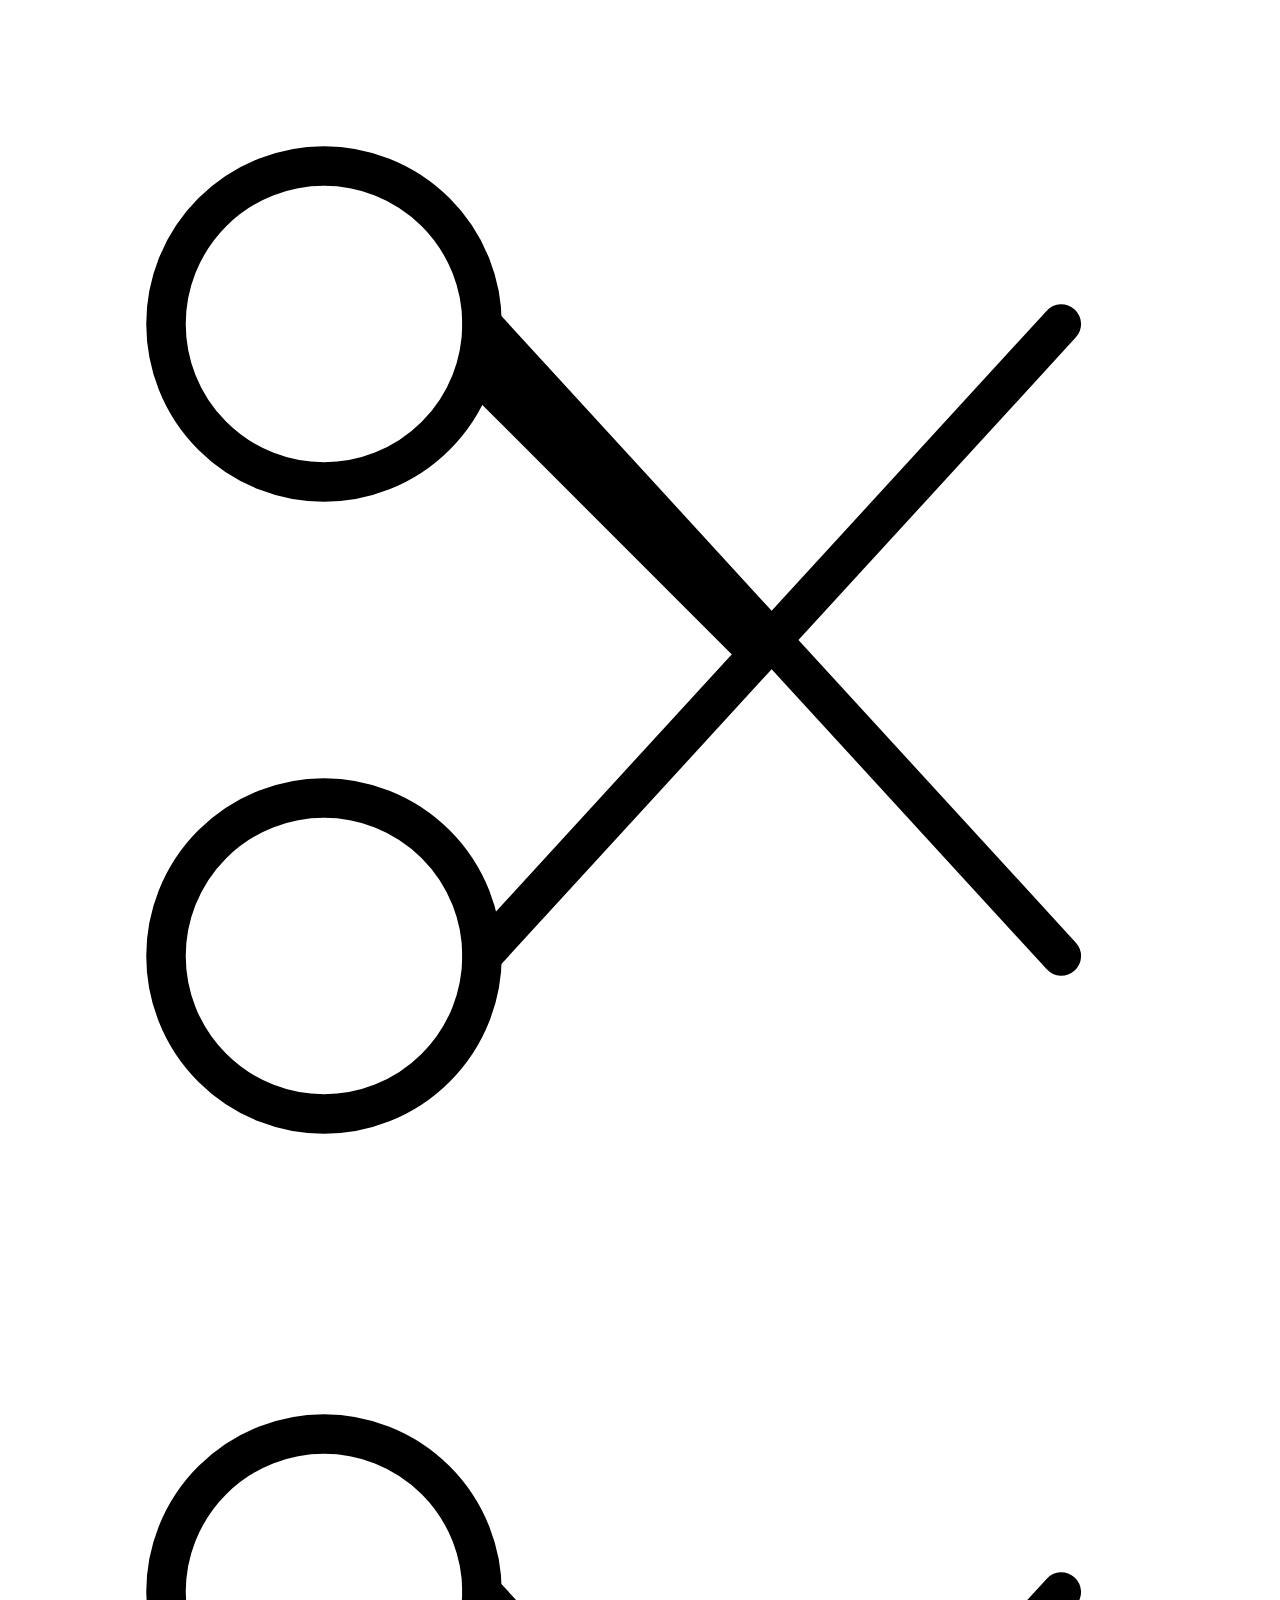
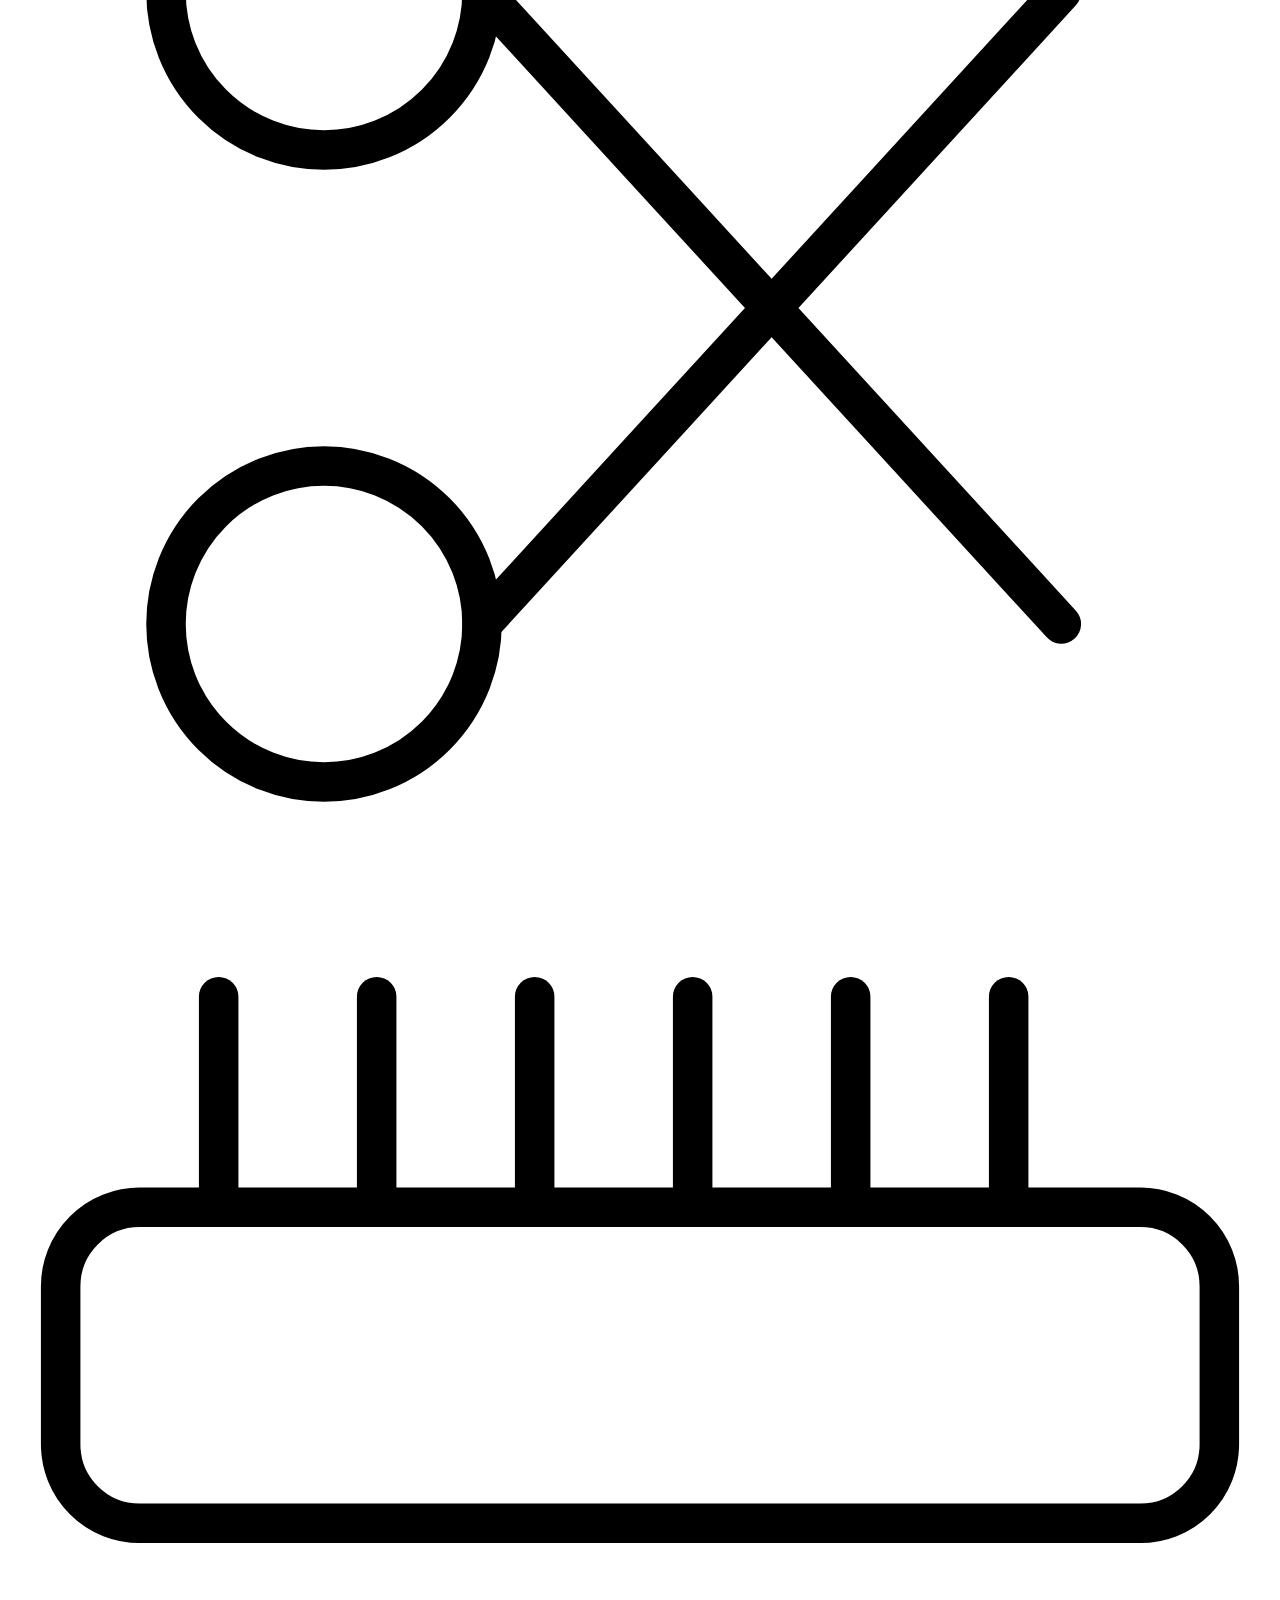
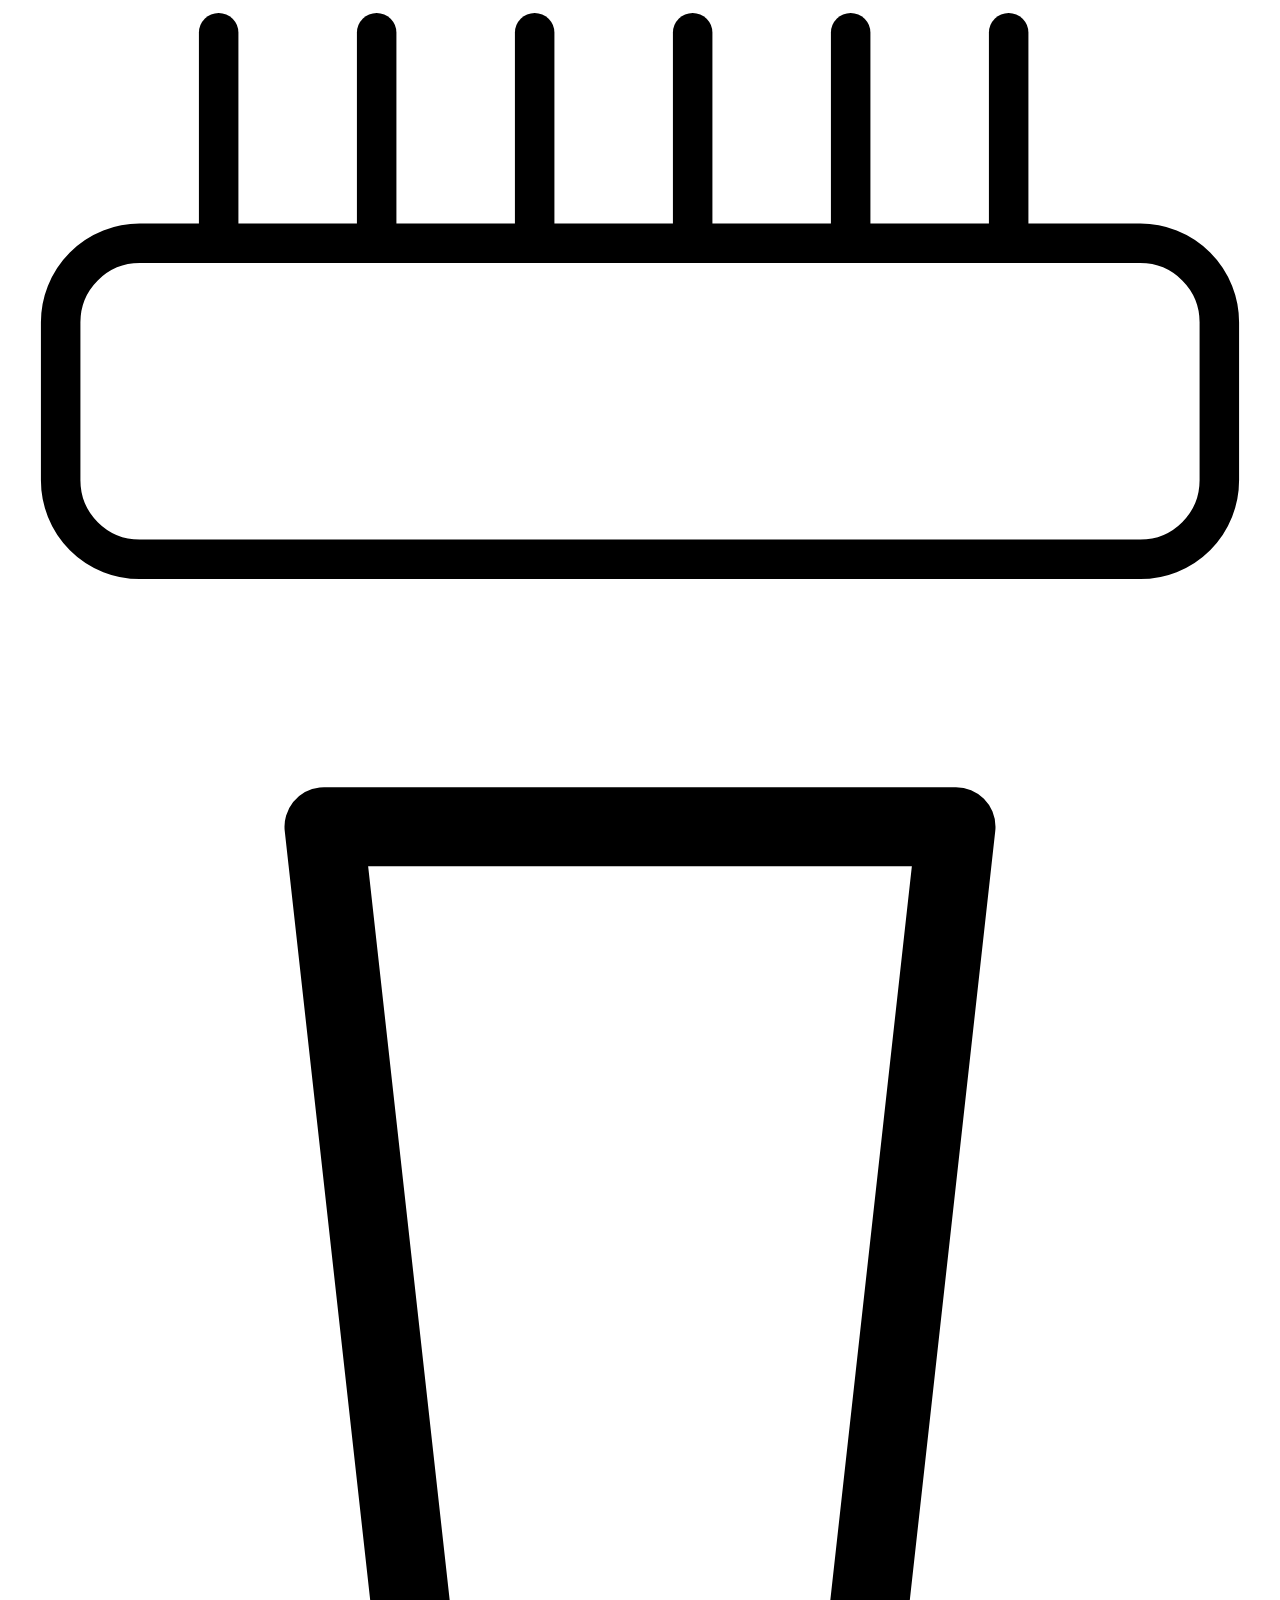
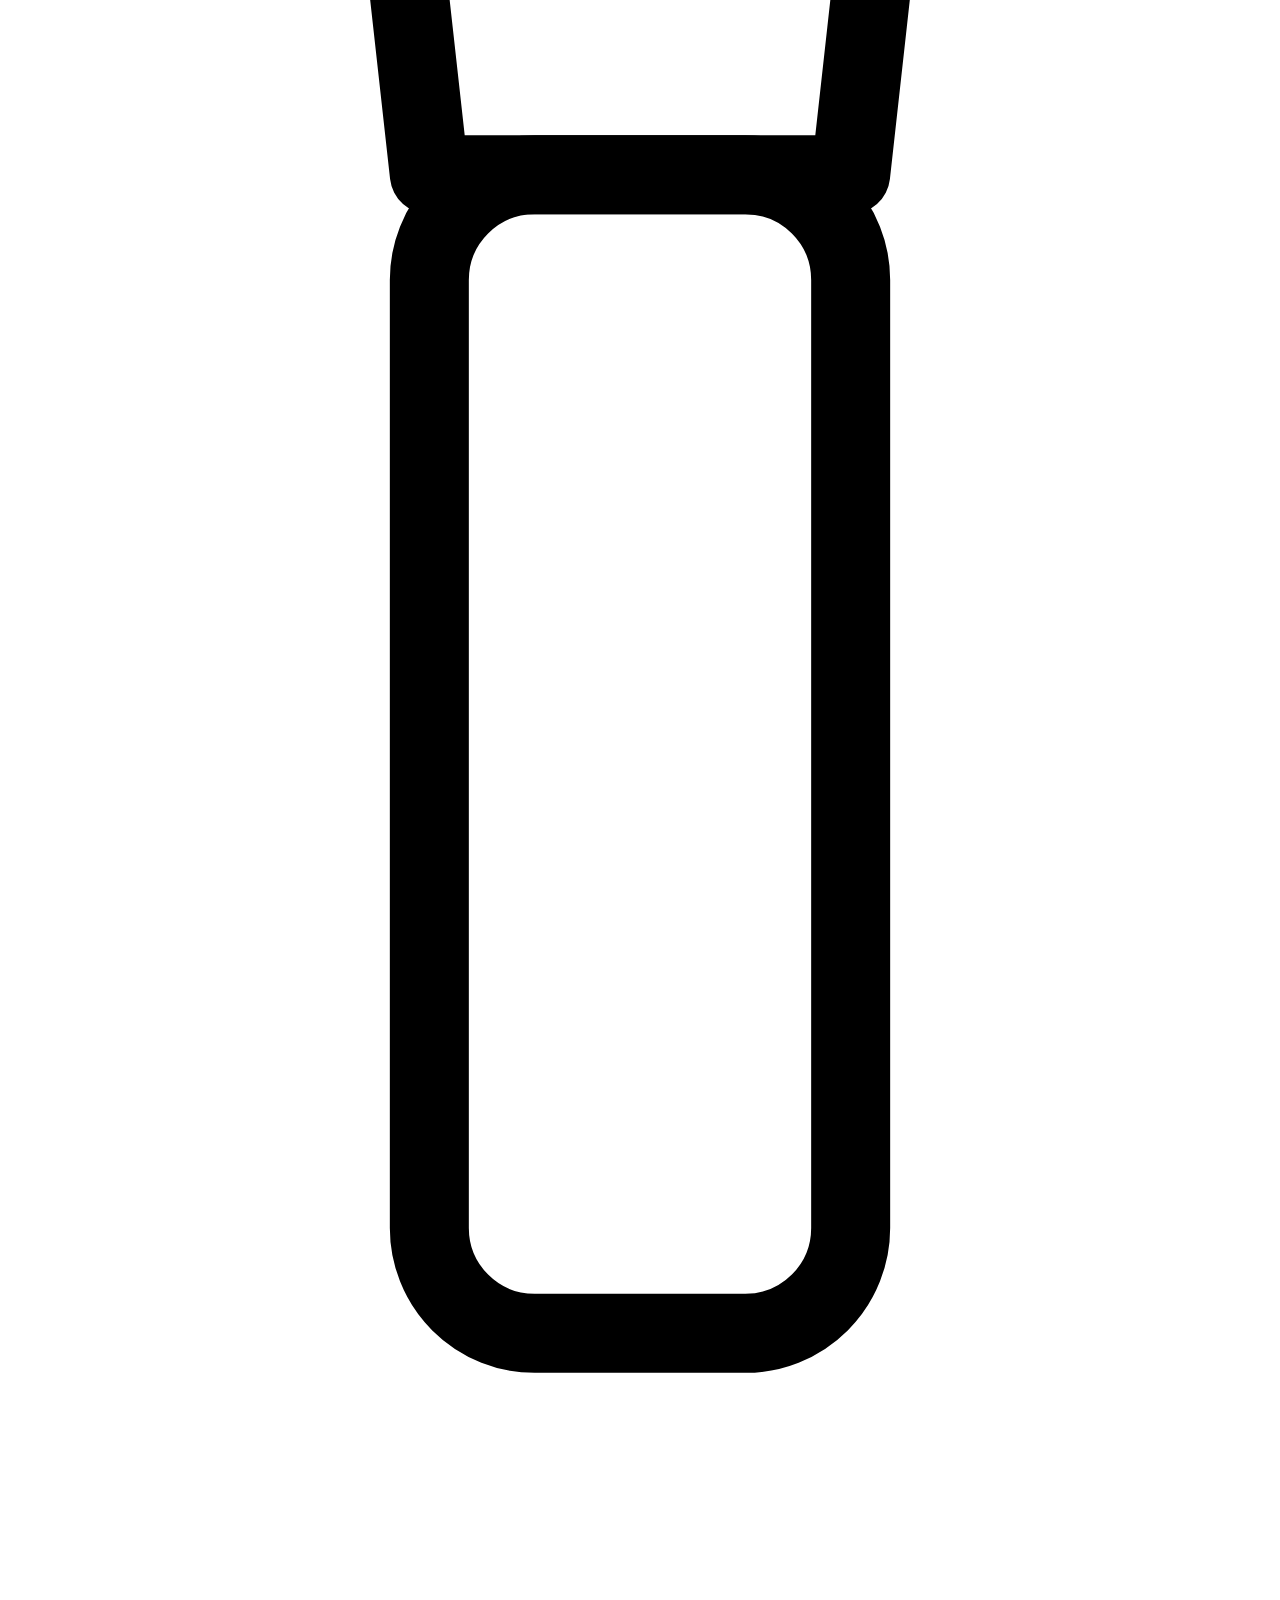
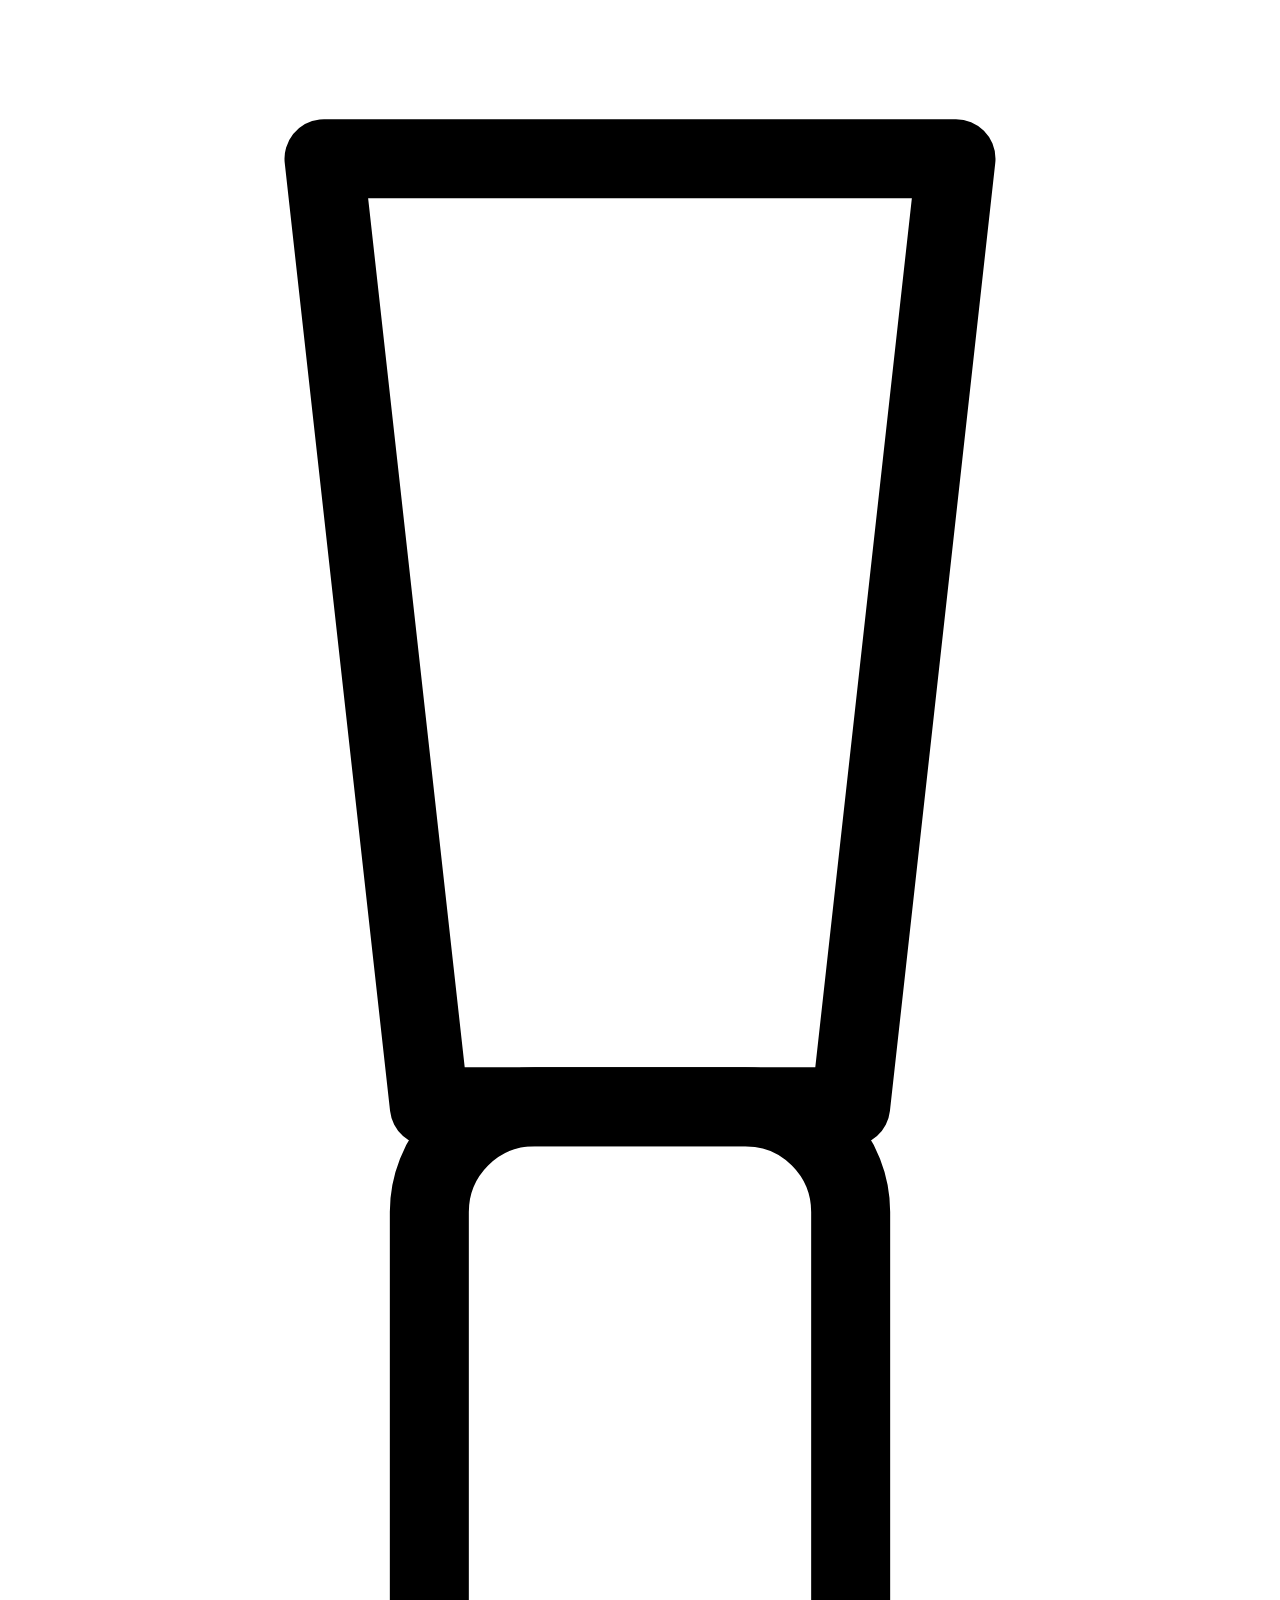
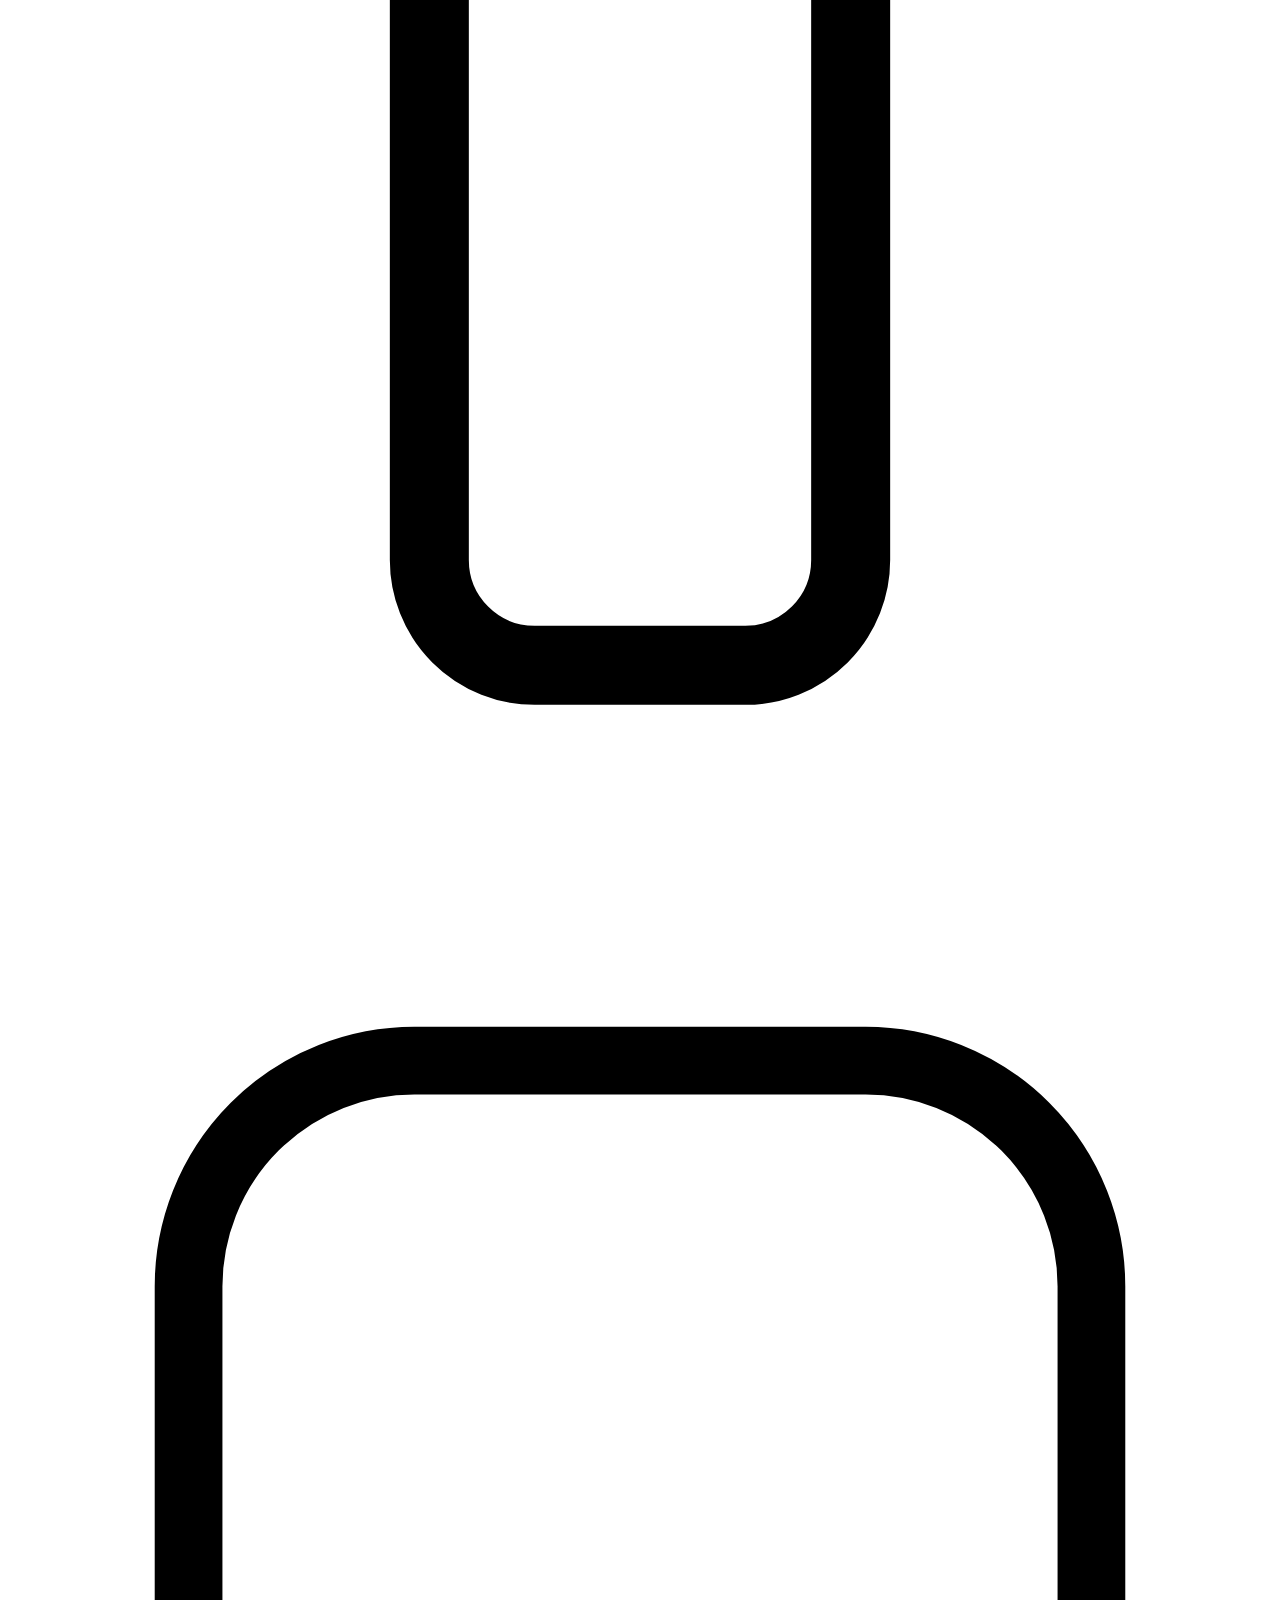
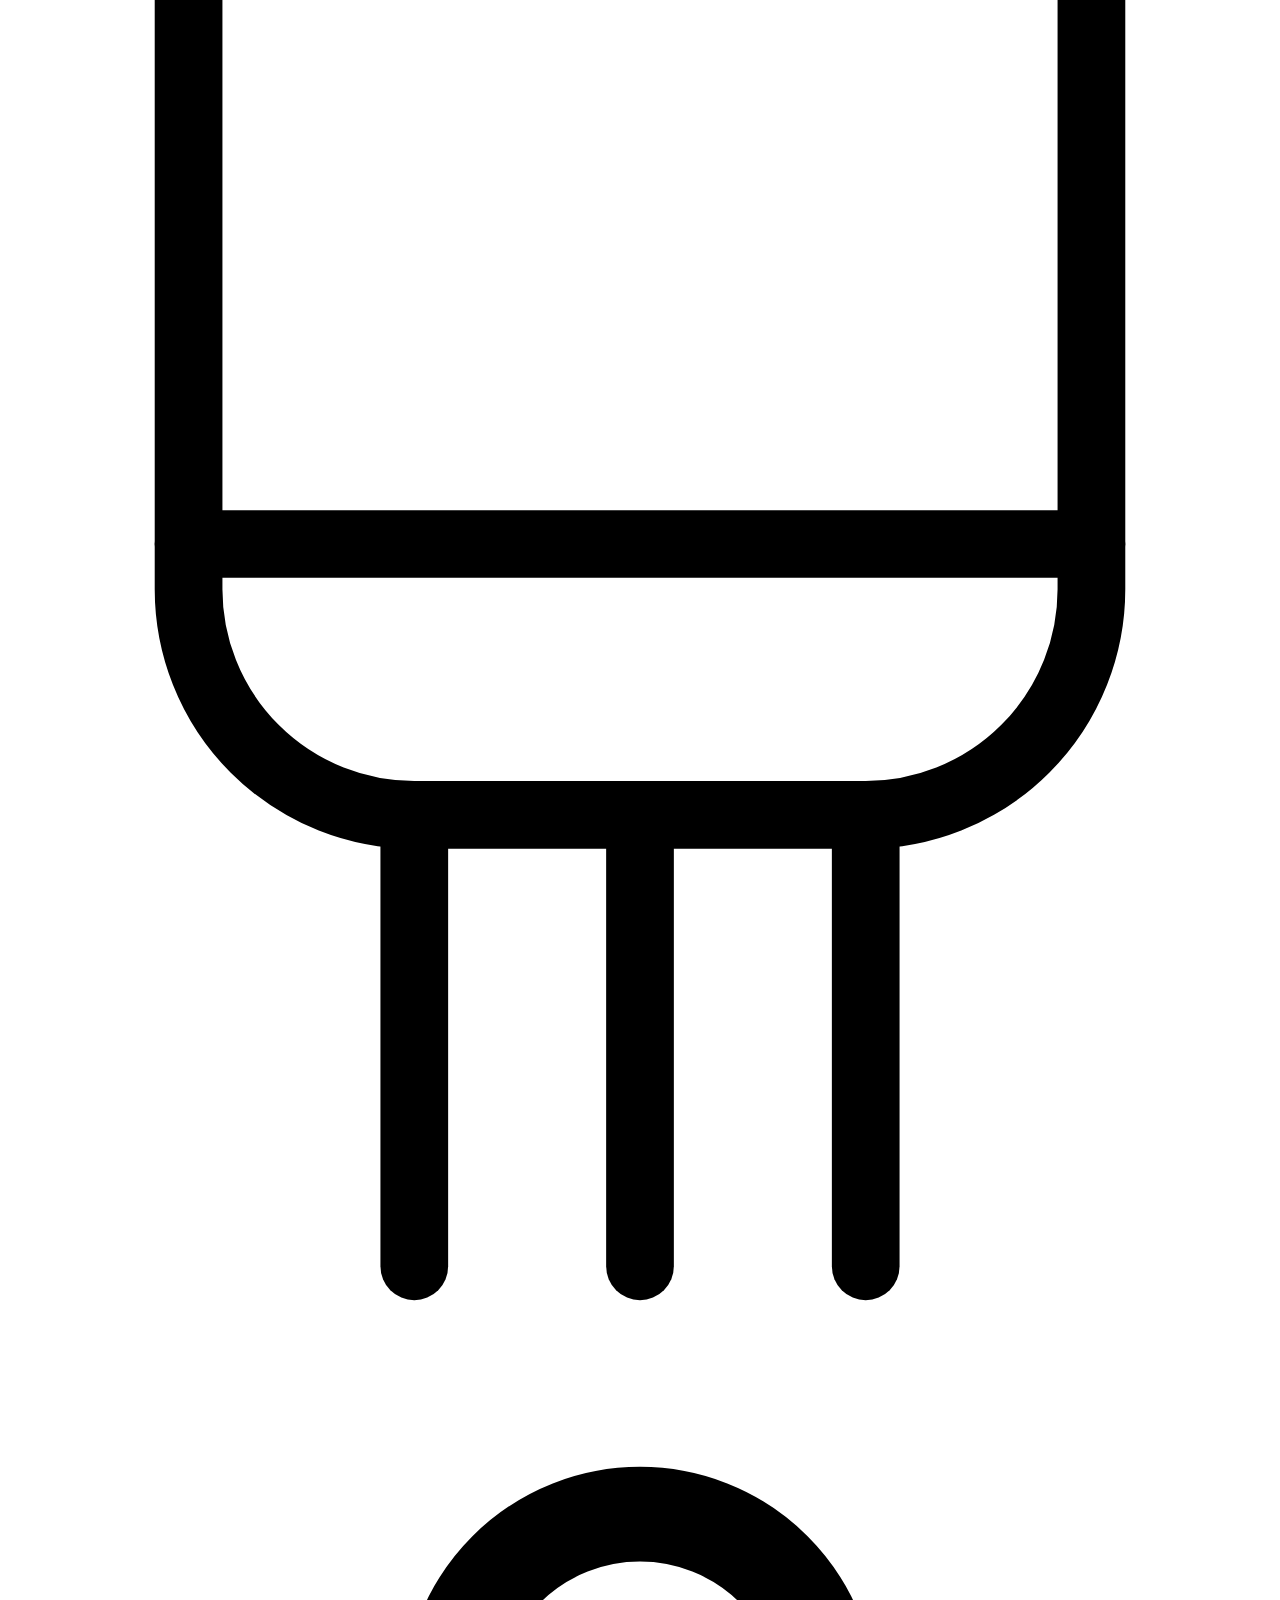
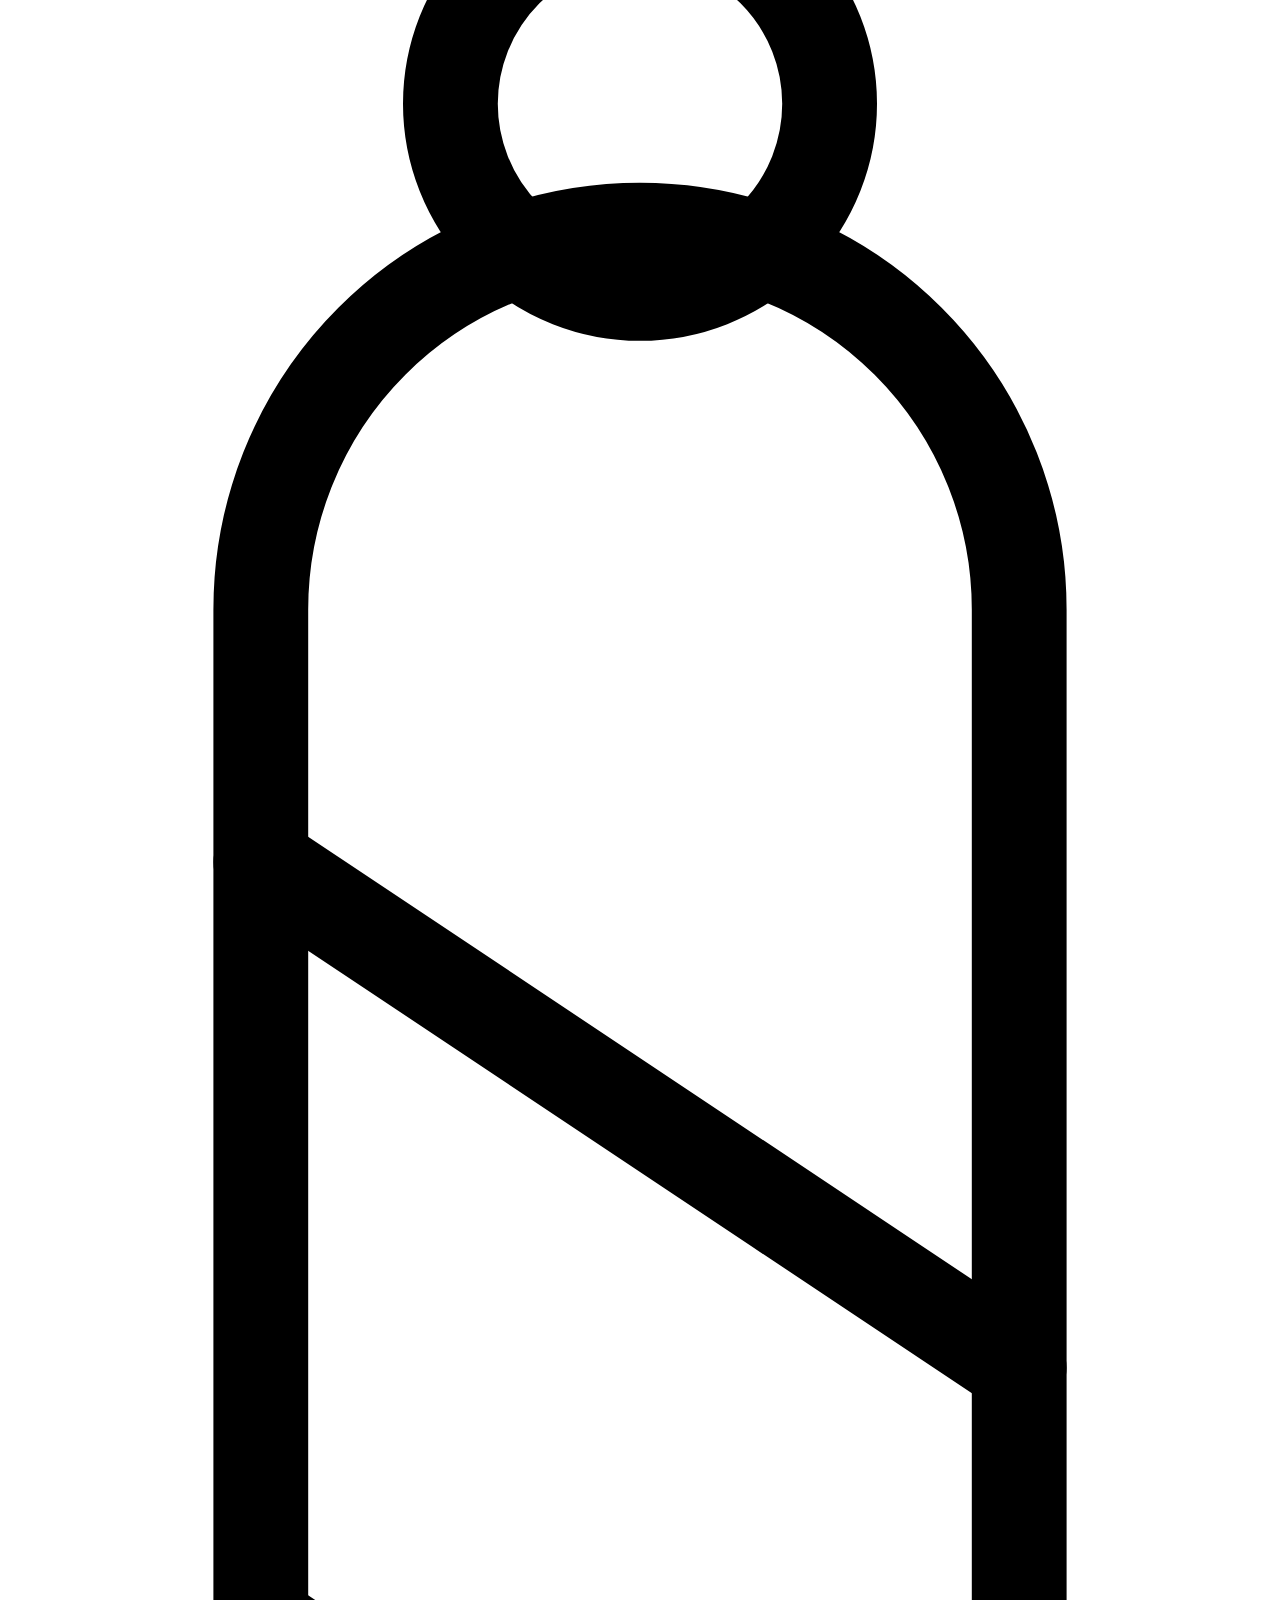
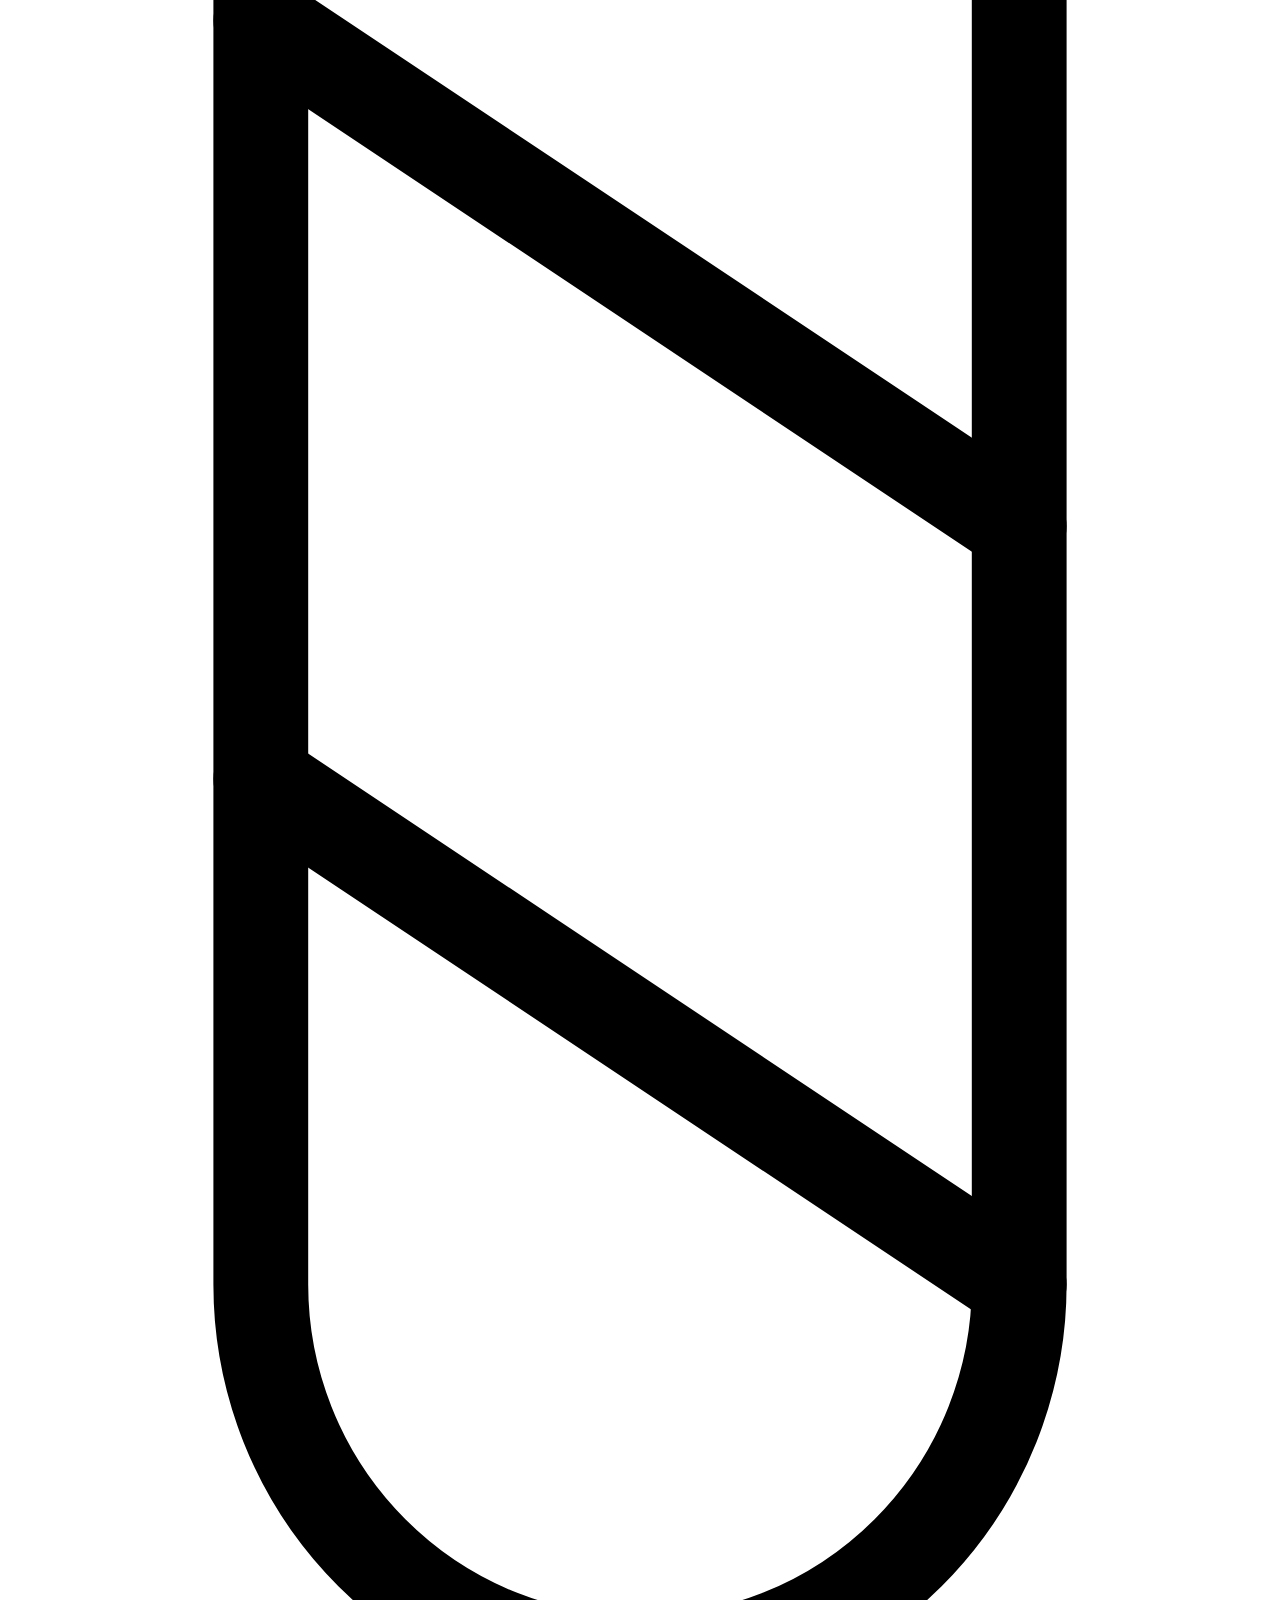
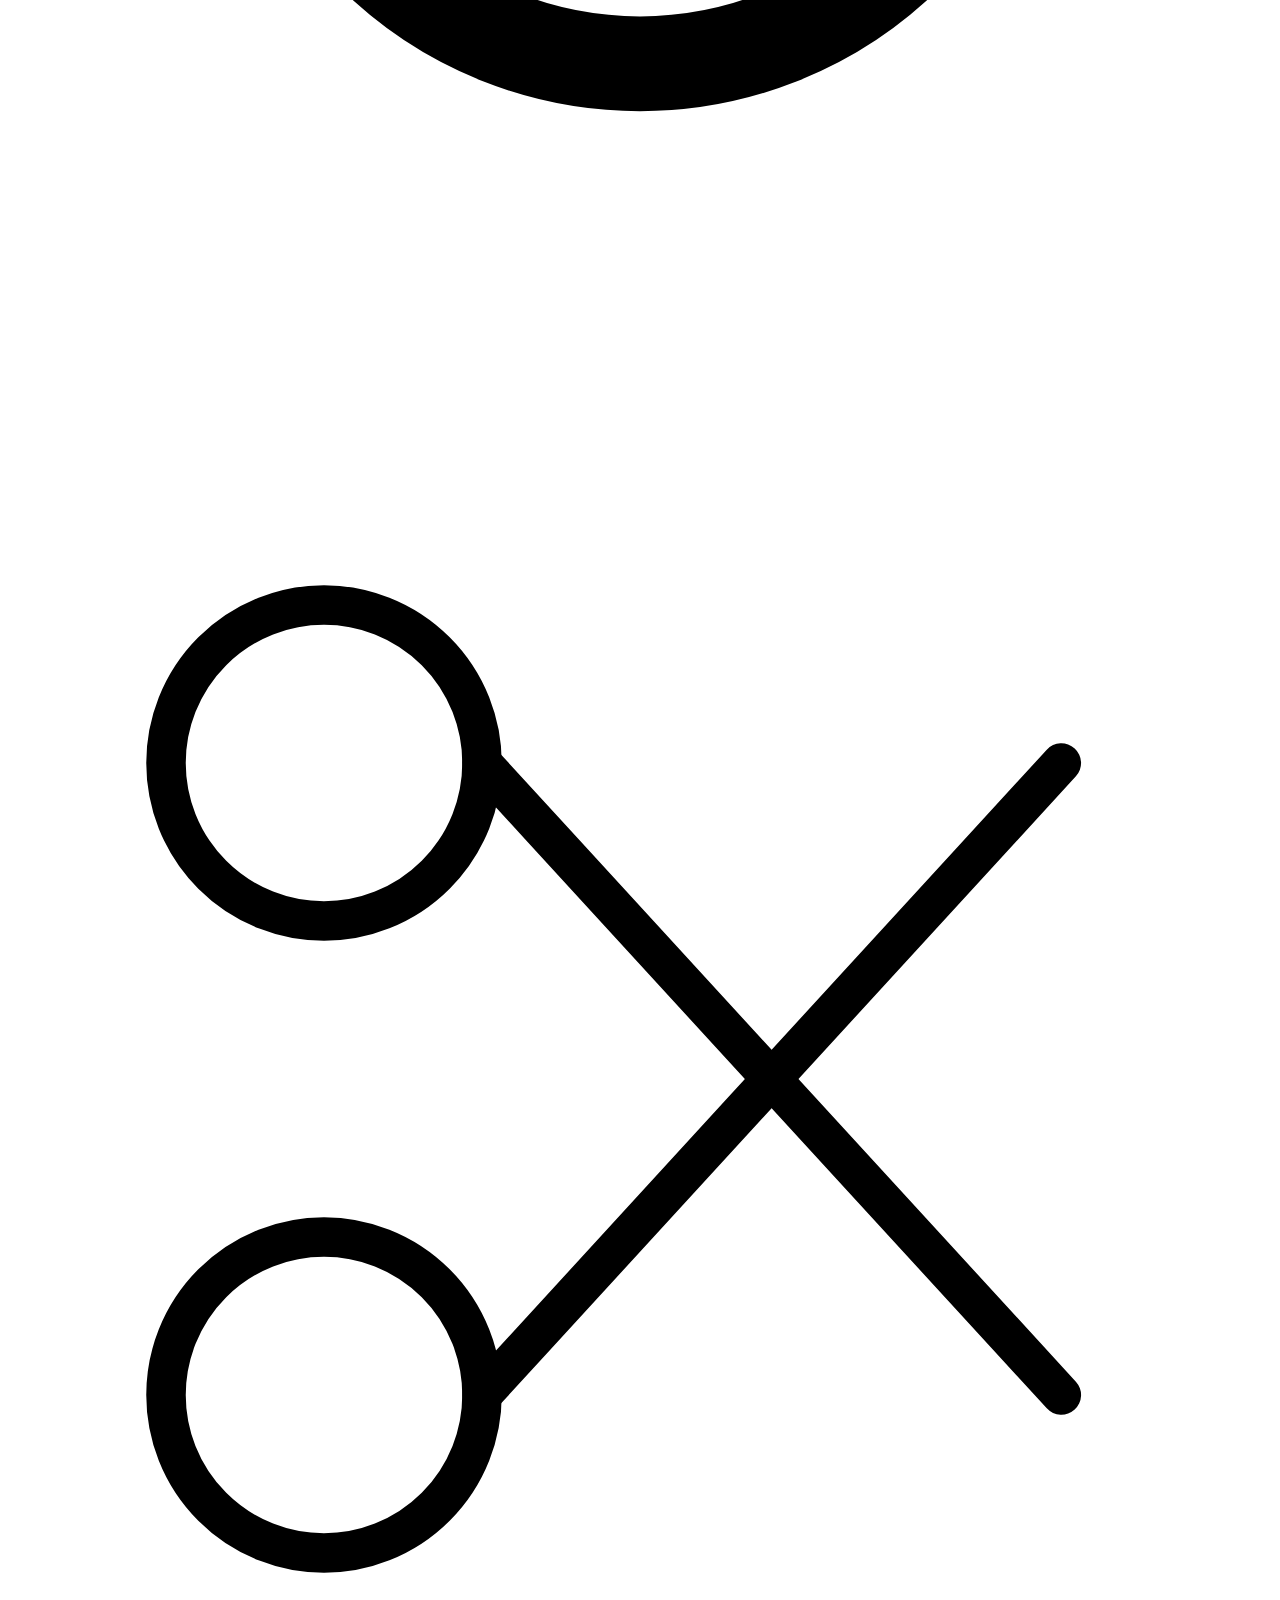
==== commit d26395d4: "Update print statement from 'Hello' to 'Goodbye'" ====
--- a/index.html
+++ b/index.html
@@ -1,976 +1,643 @@
 <!DOCTYPE html>
-<html lang="fr-CH">
+<html lang="fr" dir="ltr" class="no-js">
 <head>
-<meta charset="UTF-8" />
-<meta name="viewport" content="width=device-width, initial-scale=1.0" />
-<title>Tour 3 Barber — Coiffeur & Barber Shop à Monthey</title>
-<meta name="description" content="Tour 3 Barber par Nicolas à Monthey. Dégradés, tapers, mèches, couleurs sur mesure. Service à domicile. Réservation en ligne." />
-<link rel="preconnect" href="https://fonts.googleapis.com">
-<link rel="preconnect" href="https://fonts.gstatic.com" crossorigin>
-<link href="https://fonts.googleapis.com/css2?family=Syne:wght@700;800&family=Plus+Jakarta+Sans:wght@400;500;600;700&display=swap" rel="stylesheet">
-<script type="application/ld+json">
-{"@context":"https://schema.org","@type":"LocalBusiness","name":"Tour3Barber","description":"Bienvenue chez T3B Barber. Je propose des coupes sur mesure : tapers, dégradés, coupes aux ciseaux, mèches, couleurs et plus encore. Je me déplace directement chez vous pour vous offrir un service de qualité.","address":{"@type":"PostalAddress","addressLocality":"Monthey","addressRegion":"Valais","addressCountry":"CH"},"openingHoursSpecification":[{"@type":"OpeningHoursSpecification","dayOfWeek":"https://schema.org/Monday","opens":"10:00","closes":"12:00"},{"@type":"OpeningHoursSpecification","dayOfWeek":"https://schema.org/Monday","opens":"13:30","closes":"18:00"},{"@type":"OpeningHoursSpecification","dayOfWeek":"https://schema.org/Tuesday","opens":"19:00","closes":"20:30"},{"@type":"OpeningHoursSpecification","dayOfWeek":"https://schema.org/Wednesday","opens":"19:00","closes":"20:30"},{"@type":"OpeningHoursSpecification","dayOfWeek":"https://schema.org/Thursday","opens":"19:00","closes":"20:30"},{"@type":"OpeningHoursSpecification","dayOfWeek":"https://schema.org/Friday","opens":"19:00","closes":"20:30"},{"@type":"OpeningHoursSpecification","dayOfWeek":"https://schema.org/Saturday","opens":"18:00","closes":"19:30"},{"@type":"OpeningHoursSpecification","dayOfWeek":"https://schema.org/Sunday","opens":"10:00","closes":"12:00"},{"@type":"OpeningHoursSpecification","dayOfWeek":"https://schema.org/Sunday","opens":"14:00","closes":"18:00"}]}
-</script>
-<style>
-/* =============================================
-   RESET & BASE
-   ============================================= */
-*,*::before,*::after{box-sizing:border-box;margin:0;padding:0}
-html{scroll-behavior:smooth;-webkit-font-smoothing:antialiased}
-body{font-family:'Plus Jakarta Sans',system-ui,sans-serif;background:#121212;color:#fff;overflow-x:hidden;line-height:1.6}
-img{display:block;max-width:100%;height:auto}
-a{text-decoration:none;color:inherit}
-button{cursor:pointer;border:none;background:transparent;font-family:inherit}
-ul{list-style:none}
-
-/* =============================================
-   VARIABLES
-   ============================================= */
-:root{
-  --gold:#D4AF37;
-  --gold-light:#E8C84A;
-  --gold-muted:#C5A059;
-  --gold-glow:rgba(212,175,55,.25);
-  --bg:#121212;
-  --bg-card:#1A1A1A;
-  --bg-card2:#222;
-  --text:#fff;
-  --text-2:#A0A0A0;
-  --text-3:#666;
-  --border:rgba(255,255,255,.08);
-  --border-gold:rgba(212,175,55,.3);
-  --rad:14px;
-  --rad-sm:8px;
-  --rad-full:9999px;
-  --tr:.28s cubic-bezier(.4,0,.2,1);
-  --shadow:0 12px 40px rgba(0,0,0,.6);
-  --shadow-gold:0 8px 30px rgba(212,175,55,.25);
-}
-
-/* =============================================
-   TYPOGRAPHY
-   ============================================= */
-h1,h2,h3,h4{font-family:'Syne',sans-serif;font-weight:800;line-height:1.15;letter-spacing:-.02em}
-h1{font-size:clamp(2.2rem,5.5vw,4rem)}
-h2{font-size:clamp(1.7rem,3.5vw,2.6rem)}
-h3{font-size:1.2rem;font-weight:700}
-
-.gold{color:var(--gold)}
-.gradient-gold{background:linear-gradient(135deg,#ffe680 0%,var(--gold) 55%,var(--gold-muted) 100%);-webkit-background-clip:text;-webkit-text-fill-color:transparent;background-clip:text}
-
-/* =============================================
-   LAYOUT
-   ============================================= */
-.container{width:100%;max-width:1200px;margin:0 auto;padding:0 1.5rem}
-section{padding:5rem 0}
-
-/* =============================================
-   PILLS / TAGS
-   ============================================= */
-.pill{display:inline-flex;align-items:center;gap:.5rem;padding:.4rem 1rem;background:rgba(212,175,55,.08);border:1px solid var(--border-gold);border-radius:var(--rad-full);color:var(--gold);font-size:.8rem;font-weight:700;text-transform:uppercase;letter-spacing:.1em;margin-bottom:1rem}
-
-/* =============================================
-   BUTTONS
-   ============================================= */
-.btn{display:inline-flex;align-items:center;justify-content:center;gap:.6rem;min-height:52px;padding:.85rem 2rem;border-radius:var(--rad);font-size:.95rem;font-weight:700;transition:all var(--tr);white-space:nowrap;line-height:1}
-.btn-primary{background:linear-gradient(135deg,var(--gold) 0%,var(--gold-muted) 100%);color:#000;box-shadow:var(--shadow-gold)}
-.btn-primary:hover{background:linear-gradient(135deg,var(--gold-light) 0%,var(--gold) 100%);transform:translateY(-2px);box-shadow:0 14px 35px rgba(212,175,55,.4)}
-.btn-outline{background:transparent;color:#fff;border:1.5px solid rgba(255,255,255,.2)}
-.btn-outline:hover{border-color:var(--gold);color:var(--gold);transform:translateY(-2px)}
-.btn-gold-sm{background:rgba(212,175,55,.08);color:var(--gold);border:1px solid var(--border-gold);min-height:44px;padding:.6rem 1.2rem;border-radius:var(--rad-sm);font-size:.88rem;font-weight:700;transition:all var(--tr)}
-.btn-gold-sm:hover{background:var(--gold);color:#000}
-
-/* =============================================
-   HEADER / NAV
-   ============================================= */
-#header{position:fixed;top:0;left:0;width:100%;z-index:1000;padding:1.1rem 0;transition:all .4s ease}
-#header.scrolled{background:rgba(18,18,18,.92);backdrop-filter:blur(18px);-webkit-backdrop-filter:blur(18px);border-bottom:1px solid var(--border);box-shadow:0 8px 32px rgba(0,0,0,.5);padding:.7rem 0}
-.nav-inner{display:flex;align-items:center;gap:2rem}
-.logo-link{display:flex;align-items:center;gap:.85rem;flex-shrink:0}
-.logo-link img{height:48px;width:auto;object-fit:contain}
-.logo-wordmark{font-family:'Syne',sans-serif;font-size:1.15rem;font-weight:800;letter-spacing:.08em;line-height:1.1}
-.logo-wordmark span{display:block;font-size:.7rem;font-weight:600;color:var(--gold);letter-spacing:.2em;margin-top:.1rem}
-.nav-links{display:flex;align-items:center;gap:1.75rem;margin-left:auto}
-.nav-link{font-size:.9rem;font-weight:600;color:var(--text-2);position:relative;padding:.25rem 0;transition:color var(--tr)}
-.nav-link::after{content:'';position:absolute;bottom:0;left:0;width:0;height:2px;background:var(--gold);transition:width var(--tr);border-radius:2px}
-.nav-link:hover,.nav-link.active{color:#fff}
-.nav-link:hover::after,.nav-link.active::after{width:100%}
-.nav-cta{margin-left:1rem}
-.burger{display:none;flex-direction:column;gap:5px;padding:.5rem;min-height:48px;min-width:48px;align-items:center;justify-content:center}
-.burger span{display:block;width:22px;height:2px;background:#fff;border-radius:2px;transition:all .3s ease;transform-origin:center}
-.burger.open span:nth-child(1){transform:rotate(45deg) translate(5px,5px)}
-.burger.open span:nth-child(2){opacity:0;transform:scaleX(0)}
-.burger.open span:nth-child(3){transform:rotate(-45deg) translate(5px,-5px)}
-
-/* Mobile Drawer */
-.mob-overlay{position:fixed;inset:0;background:rgba(0,0,0,.8);backdrop-filter:blur(6px);z-index:998;opacity:0;visibility:hidden;transition:all .35s ease}
-.mob-overlay.show{opacity:1;visibility:visible}
-.mob-drawer{position:fixed;top:0;right:-300px;width:280px;height:100vh;background:var(--bg-card);border-left:1px solid var(--border-gold);z-index:999;display:flex;flex-direction:column;padding:1.5rem;transition:right .35s cubic-bezier(.16,1,.3,1)}
-.mob-drawer.show{right:0}
-.mob-close{align-self:flex-end;padding:.5rem;font-size:1.5rem;color:var(--text-2);margin-bottom:1.5rem}
-.mob-links{display:flex;flex-direction:column;gap:1.5rem}
-.mob-links a{font-size:1.15rem;font-weight:700;color:var(--text-2);padding:.5rem 0;border-bottom:1px solid var(--border)}
-.mob-links a:hover{color:var(--gold)}
-.mob-drawer .btn{width:100%;margin-top:2rem}
-
-/* =============================================
-   HERO
-   ============================================= */
-.hero{position:relative;min-height:100vh;display:flex;align-items:center;overflow:hidden;padding-top:6rem}
-.hero-bg{position:absolute;inset:0;z-index:1}
-.hero-bg img{width:100%;height:100%;object-fit:cover;object-position:center 30%;filter:brightness(.35) contrast(1.1)}
-.hero-bg::after{content:'';position:absolute;inset:0;background:linear-gradient(160deg,rgba(18,18,18,.6) 0%,rgba(18,18,18,.4) 40%,rgba(18,18,18,.95) 100%)}
-.hero-content{position:relative;z-index:2;max-width:780px}
-.hero-badge{display:inline-flex;align-items:center;gap:.6rem;padding:.5rem 1.1rem;background:rgba(255,255,255,.05);backdrop-filter:blur(10px);border:1px solid var(--border-gold);border-radius:var(--rad-full);margin-bottom:1.5rem;font-size:.88rem}
-.stars{display:flex;gap:2px;color:var(--gold)}
-.hero h1{margin-bottom:1.25rem}
-.hero-sub{font-size:clamp(1rem,2vw,1.2rem);color:var(--text-2);margin-bottom:2.5rem;max-width:600px;line-height:1.75}
-.hero-ctas{display:flex;flex-wrap:wrap;gap:1rem;margin-bottom:3rem}
-.hero-stats{display:grid;grid-template-columns:repeat(3,auto);gap:2.5rem;padding-top:2rem;border-top:1px solid var(--border)}
-.stat-item{text-align:left}
-.stat-num{font-family:'Syne',sans-serif;font-size:2rem;font-weight:800;color:var(--gold);line-height:1}
-.stat-label{font-size:.8rem;color:var(--text-2);margin-top:.3rem;text-transform:uppercase;letter-spacing:.08em}
-
-/* =============================================
-   SECTION TITLE (centré)
-   ============================================= */
-.sec-head{text-align:center;max-width:640px;margin:0 auto 3.5rem}
-.sec-head p{font-size:1.05rem;color:var(--text-2);margin-top:.75rem}
-
-/* =============================================
-   SERVICES — 2 colonnes (réelles SumUp)
-   ============================================= */
-.services-bg{background:var(--bg)}
-.services-grid{display:grid;grid-template-columns:repeat(auto-fill,minmax(320px,1fr));gap:1.75rem}
-.svc-card{background:var(--bg-card);border:1px solid var(--border);border-radius:var(--rad);overflow:hidden;display:flex;flex-direction:column;transition:all var(--tr)}
-.svc-card:hover{transform:translateY(-6px);border-color:var(--border-gold);box-shadow:var(--shadow-gold)}
-.svc-img{position:relative;height:200px;overflow:hidden;flex-shrink:0}
-.svc-img img{width:100%;height:100%;object-fit:cover;transition:transform .5s ease}
-.svc-card:hover .svc-img img{transform:scale(1.06)}
-.svc-badge{position:absolute;top:.85rem;right:.85rem;background:rgba(18,18,18,.88);backdrop-filter:blur(6px);border:1px solid var(--border-gold);color:var(--gold);font-size:.78rem;font-weight:700;padding:.3rem .75rem;border-radius:var(--rad-full)}
-.svc-body{padding:1.4rem;display:flex;flex-direction:column;flex:1}
-.svc-top{display:flex;justify-content:space-between;align-items:flex-start;gap:1rem;margin-bottom:.6rem}
-.svc-name{font-size:1.2rem;font-family:'Syne',sans-serif;font-weight:800}
-.svc-price{font-family:'Syne',sans-serif;font-size:1.35rem;font-weight:800;color:var(--gold);white-space:nowrap}
-.svc-desc{font-size:.88rem;color:var(--text-2);line-height:1.6;flex:1;margin-bottom:1.2rem}
-.svc-foot{display:flex;align-items:center;justify-content:space-between;padding-top:1rem;border-top:1px solid var(--border)}
-.svc-dur{font-size:.82rem;color:var(--text-3);display:flex;align-items:center;gap:.35rem}
-
-/* =============================================
-   GALLERY CAROUSEL
-   ============================================= */
-.gallery-bg{background:var(--bg-card);border-top:1px solid var(--border);border-bottom:1px solid var(--border)}
-.gallery-carousel-wrap{position:relative;overflow:hidden;border-radius:var(--rad);box-shadow:var(--shadow)}
-.gallery-track{display:flex;transition:transform .55s cubic-bezier(.16,1,.3,1)}
-.gallery-slide{min-width:100%;position:relative}
-.gallery-slide img{width:100%;height:60vh;min-height:340px;max-height:580px;object-fit:contain;background:#111;display:block}
-.gallery-slide-cap{position:absolute;bottom:0;left:0;right:0;padding:1.5rem 2rem;background:linear-gradient(0deg,rgba(18,18,18,.95) 0%,transparent 100%)}
-.slide-num{font-size:.8rem;color:var(--gold);font-weight:700;text-transform:uppercase;letter-spacing:.1em}
-.gallery-arrow{position:absolute;top:50%;transform:translateY(-50%);z-index:10;width:52px;height:52px;border-radius:var(--rad-full);background:rgba(18,18,18,.75);backdrop-filter:blur(8px);border:1px solid var(--border-gold);color:var(--gold);display:flex;align-items:center;justify-content:center;transition:all var(--tr)}
-.gallery-arrow:hover{background:var(--gold);color:#000}
-.gallery-arrow.prev{left:1.25rem}
-.gallery-arrow.next{right:1.25rem}
-.gallery-dots{display:flex;justify-content:center;gap:.5rem;margin-top:1.5rem}
-.gdot{width:8px;height:8px;border-radius:var(--rad-full);background:rgba(255,255,255,.2);cursor:pointer;transition:all var(--tr)}
-.gdot.active{width:28px;background:var(--gold)}
-.gallery-thumbs{display:grid;grid-template-columns:repeat(6,1fr);gap:.5rem;margin-top:.75rem}
-.gthumb{position:relative;aspect-ratio:1;overflow:hidden;border-radius:var(--rad-sm);cursor:pointer;border:2px solid transparent;transition:all var(--tr)}
-.gthumb img{width:100%;height:100%;object-fit:cover;transition:transform .4s ease}
-.gthumb:hover img{transform:scale(1.1)}
-.gthumb.active{border-color:var(--gold)}
-
-/* =============================================
-   À PROPOS
-   ============================================= */
-.about-bg{background:var(--bg)}
-.about-grid{display:grid;grid-template-columns:1fr 1fr;gap:4rem;align-items:center}
-.about-img-wrap{position:relative}
-.about-img{width:100%;height:480px;object-fit:cover;border-radius:var(--rad);border:1px solid var(--border-gold)}
-.about-badge{position:absolute;bottom:-1.25rem;right:-1.25rem;background:var(--bg-card2);border:1px solid var(--border-gold);border-radius:var(--rad);padding:1.25rem 1.75rem;box-shadow:var(--shadow-gold);display:flex;align-items:center;gap:1rem}
-.badge-num{font-family:'Syne',sans-serif;font-size:2rem;font-weight:800;color:var(--gold);line-height:1}
-.badge-lbl{font-size:.82rem;font-weight:700;text-transform:uppercase;letter-spacing:.06em;line-height:1.4}
-.about-text h2{margin-bottom:1rem}
-.about-text p{color:var(--text-2);line-height:1.8;margin-bottom:1rem}
-.about-features{display:grid;grid-template-columns:1fr 1fr;gap:1rem;margin-top:1.75rem}
-.feat-card{background:var(--bg-card);border:1px solid var(--border);border-radius:var(--rad-sm);padding:1.1rem}
-.feat-card h4{font-size:.9rem;font-weight:700;color:var(--gold);margin-bottom:.4rem;display:flex;align-items:center;gap:.5rem}
-.feat-card p{font-size:.82rem;color:var(--text-2)}
-
-/* =============================================
-   AVIS CLIENTS
-   ============================================= */
-.reviews-bg{background:var(--bg-card);border-top:1px solid var(--border);border-bottom:1px solid var(--border)}
-.reviews-carousel-wrap{position:relative;max-width:800px;margin:0 auto;overflow:hidden}
-.reviews-track{display:flex;transition:transform .5s cubic-bezier(.16,1,.3,1)}
-.review-slide{min-width:100%;padding:0 .5rem}
-.review-card{background:var(--bg);border:1px solid var(--border-gold);border-radius:var(--rad);padding:2.5rem;text-align:center;box-shadow:var(--shadow)}
-.review-stars{justify-content:center;display:flex;gap:4px;margin-bottom:1.25rem;font-size:1.1rem;color:var(--gold)}
-.review-quote{font-size:1.1rem;line-height:1.8;color:#fff;font-style:italic;margin-bottom:1.75rem}
-.review-author{display:flex;align-items:center;justify-content:center;gap:.85rem}
-.r-avatar{width:46px;height:46px;border-radius:var(--rad-full);background:linear-gradient(135deg,var(--gold),var(--gold-muted));color:#000;font-weight:800;font-size:1rem;display:flex;align-items:center;justify-content:center}
-.r-name{font-weight:700;text-align:left}
-.r-city{font-size:.8rem;color:var(--gold);text-align:left}
-.rev-nav{display:flex;align-items:center;justify-content:center;gap:1.5rem;margin-top:2rem}
-.rev-arrow{width:46px;height:46px;border-radius:var(--rad-full);background:var(--bg);border:1px solid var(--border-gold);color:var(--gold);display:flex;align-items:center;justify-content:center;transition:all var(--tr)}
-.rev-arrow:hover{background:var(--gold);color:#000}
-.rev-dots{display:flex;gap:.5rem}
-.rdot{width:9px;height:9px;border-radius:var(--rad-full);background:rgba(255,255,255,.2);cursor:pointer;transition:all var(--tr)}
-.rdot.active{width:26px;background:var(--gold)}
-
-/* =============================================
-   CONTACT / HORAIRES
-   ============================================= */
-.contact-bg{background:var(--bg)}
-.contact-grid{display:grid;grid-template-columns:1fr 1fr;gap:3rem;align-items:stretch}
-.info-card{background:var(--bg-card);border:1px solid var(--border);border-radius:var(--rad);padding:2rem;display:flex;flex-direction:column;gap:1.75rem}
-.info-card h3{font-size:1.4rem;margin-bottom:.25rem}
-.hours-table{width:100%;border-collapse:collapse}
-.hours-table tr{border-bottom:1px dashed rgba(255,255,255,.07)}
-.hours-table tr:last-child{border-bottom:none}
-.hours-table td{padding:.6rem 0;font-size:.92rem}
-.hours-table td:first-child{font-weight:700;color:#fff;width:120px}
-.hours-table td:last-child{color:var(--gold);font-weight:600;text-align:right}
-.social-card{background:var(--bg-card);border:1px solid var(--border-gold);border-radius:var(--rad);padding:2rem;display:flex;flex-direction:column;gap:1.5rem}
-.social-card h3{font-size:1.4rem;margin-bottom:.1rem}
-.social-card > p{font-size:.88rem;color:var(--text-2);line-height:1.7}
-.social-link{display:flex;align-items:center;gap:1rem;padding:1.1rem 1.25rem;background:var(--bg-card2);border:1px solid var(--border);border-radius:var(--rad-sm);transition:all var(--tr);text-decoration:none}
-.social-link:hover{border-color:var(--border-gold);transform:translateX(4px);background:#2a2a2a}
-.social-link svg{flex-shrink:0;color:var(--gold)}
-.social-link strong{display:block;font-weight:700;font-size:.95rem;color:#fff}
-.social-link span{display:block;font-size:.82rem;color:var(--text-2)}
-.social-location{padding:1rem 1.25rem;background:rgba(212,175,55,.05);border:1px dashed var(--border-gold);border-radius:var(--rad-sm);font-size:.85rem;color:var(--text-2);line-height:1.7}
-.social-location strong{color:#fff;display:block;margin-bottom:.25rem}
-.cta-box{width:100%;margin-top:.25rem}
-/* Footer social icons */
-.footer-socials{display:flex;flex-direction:column;gap:.75rem;margin-top:.5rem}
-.footer-social-link{display:flex;align-items:center;gap:.75rem;color:var(--text-2);font-size:.88rem;transition:color var(--tr)}
-.footer-social-link:hover{color:var(--gold)}
-.footer-social-link svg{flex-shrink:0}
-.footer-brand img{height:80px;width:auto;object-fit:contain}
-
-/* =============================================
-   FOOTER
-   ============================================= */
-footer{background:#0a0a0a;border-top:1px solid var(--border);padding:3rem 0 2rem}
-.footer-inner{display:grid;grid-template-columns:2fr 1fr 1fr;gap:3rem;margin-bottom:2.5rem}
-.footer-brand{display:flex;flex-direction:column;gap:1rem}
-.footer-brand img{height:56px;width:auto}
-.footer-brand p{font-size:.88rem;color:var(--text-2);line-height:1.7}
-.footer-col h4{font-size:1rem;font-weight:700;color:var(--gold);margin-bottom:1rem}
-.footer-links{display:flex;flex-direction:column;gap:.7rem}
-.footer-links a{font-size:.88rem;color:var(--text-2);transition:color var(--tr)}
-.footer-links a:hover{color:var(--gold)}
-.footer-bottom{display:flex;justify-content:space-between;align-items:center;padding-top:1.5rem;border-top:1px solid var(--border);font-size:.82rem;color:var(--text-3)}
-
-/* =============================================
-   STICKY MOBILE BAR
-   ============================================= */
-.sticky-mob{display:none;position:fixed;bottom:0;left:0;width:100%;z-index:900;background:rgba(18,18,18,.92);backdrop-filter:blur(12px);border-top:1px solid var(--border-gold);padding:.85rem 1.25rem;box-shadow:0 -8px 24px rgba(0,0,0,.6)}
-.sticky-mob .btn{width:100%}
-
-/* =============================================
-   BOOKING MODAL
-   ============================================= */
-.modal-overlay{position:fixed;inset:0;background:rgba(0,0,0,.88);backdrop-filter:blur(10px);z-index:3000;display:flex;align-items:center;justify-content:center;padding:1rem;opacity:0;visibility:hidden;transition:all .35s ease}
-.modal-overlay.show{opacity:1;visibility:visible}
-.modal-box{width:100%;max-width:940px;height:90vh;background:#fff;border-radius:var(--rad);overflow:hidden;display:flex;flex-direction:column;box-shadow:0 30px 80px rgba(0,0,0,.9)}
-.modal-head{background:var(--bg-card);color:#fff;padding:1rem 1.5rem;display:flex;align-items:center;justify-content:space-between;border-bottom:1px solid var(--border-gold)}
-.modal-head h3{font-size:1.1rem;display:flex;align-items:center;gap:.5rem}
-.modal-close{font-size:1.6rem;color:var(--text-2);padding:.25rem;transition:color var(--tr)}
-.modal-close:hover{color:#fff}
-.modal-frame{flex:1;border:none;width:100%}
-
-/* =============================================
-   RESPONSIVE
-   ============================================= */
-@media(max-width:900px){
-  .about-grid,.contact-grid{grid-template-columns:1fr}
-  .footer-inner{grid-template-columns:1fr 1fr}
-  .about-badge{right:0;bottom:-3rem}
-  .gallery-thumbs{grid-template-columns:repeat(3,1fr)}
-}
-@media(max-width:768px){
-  .nav-links,.nav-cta{display:none}
-  .burger{display:flex}
-  .sticky-mob{display:block}
-  .hero-stats{grid-template-columns:1fr 1fr;gap:1.5rem}
-  .services-grid{grid-template-columns:1fr}
-  .about-features{grid-template-columns:1fr}
-  footer{padding-bottom:5rem}
-  .footer-inner{grid-template-columns:1fr}
-  .footer-bottom{flex-direction:column;gap:.75rem;text-align:center}
-  section{padding:3.5rem 0}
-}
-@media(max-width:480px){
-  .hero-stats{grid-template-columns:1fr}
-  .gallery-thumbs{grid-template-columns:repeat(3,1fr)}
-}
-</style>
+  <meta charset="UTF-8">
+  <meta name="viewport" content="width=device-width, initial-scale=1.0, viewport-fit=cover">
+  <meta http-equiv="X-UA-Compatible" content="IE=edge">
+
+  <!-- SEO Primary -->
+  <title>Barber à domicile Monthey - T3B Barber</title>
+  <meta name="description" content="Votre expert barber à domicile à Monthey et dans le Chablais. Coupes sur mesure, dégradés, tapers, mèches par Nico (T3B Barber). Prenez RDV !">
+  <meta name="author" content="T3B Barber — Nico">
+  <meta name="robots" content="index, follow, max-image-preview:large, max-snippet:-1, max-video-preview:-1">
+  <link rel="canonical" href="https://tour3barber.ch/">
+
+  <!-- Theme & PWA -->
+  <meta name="theme-color" content="#0a0a0a">
+  <meta name="apple-mobile-web-app-capable" content="yes">
+  <meta name="apple-mobile-web-app-status-bar-style" content="black-translucent">
+  <meta name="apple-mobile-web-app-title" content="T3B Barber">
+  <meta name="mobile-web-app-capable" content="yes">
+  <meta name="format-detection" content="telephone=yes">
+  <meta name="msapplication-TileColor" content="#0a0a0a">
+  <meta name="msapplication-config" content="none">
+  <link rel="manifest" href="manifest.json">
+
+  <!-- Open Graph (Facebook, WhatsApp, Instagram, Messenger) -->
+  <meta property="og:type" content="website">
+  <meta property="og:site_name" content="T3B Barber">
+  <meta property="og:title" content="Barber à domicile Monthey - T3B Barber">
+  <meta property="og:description" content="Coupes sur mesure, dégradés, tapers. Le service de barber directement chez vous à Monthey et dans le Chablais.">
+  <meta property="og:image" content="https://tour3barber.ch/assets/img/hero.png">
+  <meta property="og:image:width" content="1200">
+  <meta property="og:image:height" content="630">
+  <meta property="og:url" content="https://tour3barber.ch/">
+  <meta property="og:locale" content="fr_CH">
+
+  <!-- Twitter Card -->
+  <meta name="twitter:card" content="summary_large_image">
+  <meta name="twitter:title" content="Barber à domicile Monthey - T3B Barber">
+  <meta name="twitter:description" content="Le service de barber directement chez vous à Monthey et dans le Chablais.">
+  <meta name="twitter:image" content="https://tour3barber.ch/assets/img/hero.png">
+
+  <!-- Structured Data (Schema.org JSON-LD) -->
+  <script type="application/ld+json">
+  {
+    "@context": "https://schema.org",
+    "@type": "HairSalon",
+    "name": "T3B Barber",
+    "alternateName": "Tour3Barber",
+    "description": "Expert barber à domicile à Monthey et dans le Chablais. Dégradés, tapers, mèches, couleurs sur mesure.",
+    "url": "https://tour3barber.ch/",
+    "telephone": "+41799677796",
+    "image": "https://tour3barber.ch/assets/img/hero.png",
+    "logo": "https://tour3barber.ch/assets/img/logo.webp",
+    "priceRange": "CHF 20 - CHF 60",
+    "currenciesAccepted": "CHF",
+    "paymentAccepted": "Cash, Twint",
+    "areaServed": [
+      {
+        "@type": "City",
+        "name": "Monthey",
+        "containedInPlace": {
+          "@type": "State",
+          "name": "Valais"
+        }
+      },
+      {
+        "@type": "Region",
+        "name": "Chablais"
+      }
+    ],
+    "address": {
+      "@type": "PostalAddress",
+      "addressLocality": "Monthey",
+      "addressRegion": "Valais",
+      "addressCountry": "CH"
+    },
+    "geo": {
+      "@type": "GeoCoordinates",
+      "latitude": "46.2548",
+      "longitude": "6.9546"
+    },
+    "openingHoursSpecification": [
+      { "@type": "OpeningHoursSpecification", "dayOfWeek": "Monday", "opens": "08:30", "closes": "18:30" },
+      { "@type": "OpeningHoursSpecification", "dayOfWeek": "Tuesday", "opens": "08:30", "closes": "18:30" },
+      { "@type": "OpeningHoursSpecification", "dayOfWeek": "Wednesday", "opens": "08:30", "closes": "18:30" },
+      { "@type": "OpeningHoursSpecification", "dayOfWeek": "Thursday", "opens": "08:30", "closes": "18:30" },
+      { "@type": "OpeningHoursSpecification", "dayOfWeek": "Friday", "opens": "08:30", "closes": "18:30" }
+    ],
+    "hasOfferCatalog": {
+      "@type": "OfferCatalog",
+      "name": "Services de coiffure",
+      "itemListElement": [
+        { "@type": "Offer", "name": "Dégradé", "price": "20.00", "priceCurrency": "CHF" },
+        { "@type": "Offer", "name": "Taper", "price": "20.00", "priceCurrency": "CHF" },
+        { "@type": "Offer", "name": "Mèches", "price": "50.00", "priceCurrency": "CHF" },
+        { "@type": "Offer", "name": "Couleur", "price": "60.00", "priceCurrency": "CHF" }
+      ]
+    },
+    "sameAs": [
+      "https://www.instagram.com/tour.3.barber/",
+      "https://tiktok.com/@tour3barber"
+    ]
+  }
+  </script>
+
+  <!-- Favicon (multi-format) -->
+  <link rel="icon" type="image/webp" href="assets/img/logo.webp">
+  <link rel="apple-touch-icon" href="assets/img/logo.webp">
+
+  <!-- Fonts (preloaded for non-blocking render) -->
+  <link rel="preconnect" href="https://fonts.googleapis.com">
+  <link rel="preconnect" href="https://fonts.gstatic.com" crossorigin>
+  <link rel="preload" as="style" href="https://fonts.googleapis.com/css2?family=Montserrat:wght@500;600;700;800&family=Inter:wght@300;400;500;600&family=Playfair+Display:ital,wght@0,600;1,400;1,600&display=swap" onload="this.onload=null;this.rel='stylesheet'">
+  <noscript><link rel="stylesheet" href="https://fonts.googleapis.com/css2?family=Montserrat:wght@500;600;700;800&family=Inter:wght@300;400;500;600&family=Playfair+Display:ital,wght@0,600;1,400;1,600&display=swap"></noscript>
+
+  <!-- Stylesheet -->
+  <link rel="stylesheet" href="assets/css/style.css">
 </head>
 <body>
 
-<!-- ============ HEADER ============ -->
-<header id="header">
-  <div class="container">
-    <nav class="nav-inner">
-      <a href="#" class="logo-link" aria-label="Accueil Tour 3 Barber">
-        <img src="assets/logo.png" alt="Logo Tour 3 Barber" />
-        <div class="logo-wordmark">
-          TOUR 3 BARBER
-          <span>Monthey · Valais</span>
-        </div>
+  <!-- ===================== BARBER BACKGROUND ELEMENTS ===================== -->
+  <div class="barber-bg-elements" aria-hidden="true">
+    <!-- Scissors scattered -->
+    <svg class="bg-el bg-scissors-1" viewBox="0 0 48 48" fill="none" stroke="currentColor" stroke-width="1.5" stroke-linecap="round">
+      <circle cx="12" cy="12" r="6"/><circle cx="12" cy="36" r="6"/><line x1="18" y1="12" x2="40" y2="36"/><line x1="18" y1="36" x2="40" y2="12"/><line x1="28" y1="24" x2="18" y2="14"/>
+    </svg>
+    <svg class="bg-el bg-scissors-2" viewBox="0 0 48 48" fill="none" stroke="currentColor" stroke-width="1.5" stroke-linecap="round">
+      <circle cx="12" cy="12" r="6"/><circle cx="12" cy="36" r="6"/><line x1="18" y1="12" x2="40" y2="36"/><line x1="18" y1="36" x2="40" y2="12"/>
+    </svg>
+    <!-- Comb -->
+    <svg class="bg-el bg-comb-1" viewBox="0 0 48 24" fill="none" stroke="currentColor" stroke-width="1.5" stroke-linecap="round">
+      <rect x="2" y="10" width="44" height="12" rx="3"/><line x1="8" y1="10" x2="8" y2="2"/><line x1="14" y1="10" x2="14" y2="2"/><line x1="20" y1="10" x2="20" y2="2"/><line x1="26" y1="10" x2="26" y2="2"/><line x1="32" y1="10" x2="32" y2="2"/><line x1="38" y1="10" x2="38" y2="2"/>
+    </svg>
+    <svg class="bg-el bg-comb-2" viewBox="0 0 48 24" fill="none" stroke="currentColor" stroke-width="1.5" stroke-linecap="round">
+      <rect x="2" y="10" width="44" height="12" rx="3"/><line x1="8" y1="10" x2="8" y2="2"/><line x1="14" y1="10" x2="14" y2="2"/><line x1="20" y1="10" x2="20" y2="2"/><line x1="26" y1="10" x2="26" y2="2"/><line x1="32" y1="10" x2="32" y2="2"/><line x1="38" y1="10" x2="38" y2="2"/>
+    </svg>
+    <!-- Straight razor -->
+    <svg class="bg-el bg-razor-1" viewBox="0 0 24 48" fill="none" stroke="currentColor" stroke-width="1.5" stroke-linecap="round" stroke-linejoin="round">
+      <path d="M6 4h12l-2 18H8L6 4z"/><rect x="8" y="22" width="8" height="22" rx="2"/>
+    </svg>
+    <svg class="bg-el bg-razor-2" viewBox="0 0 24 48" fill="none" stroke="currentColor" stroke-width="1.5" stroke-linecap="round" stroke-linejoin="round">
+      <path d="M6 4h12l-2 18H8L6 4z"/><rect x="8" y="22" width="8" height="22" rx="2"/>
+    </svg>
+    <!-- Hair clipper / Tondeuse -->
+    <svg class="bg-el bg-clipper-1" viewBox="0 0 28 48" fill="none" stroke="currentColor" stroke-width="1.5" stroke-linecap="round" stroke-linejoin="round">
+      <rect x="4" y="4" width="20" height="30" rx="5"/><path d="M4 28h20"/><line x1="9" y1="34" x2="9" y2="44"/><line x1="14" y1="34" x2="14" y2="44"/><line x1="19" y1="34" x2="19" y2="44"/>
+    </svg>
+    <!-- Barber pole -->
+    <svg class="bg-el bg-pole-1" viewBox="0 0 20 60" fill="none" stroke="currentColor" stroke-width="1.5" stroke-linecap="round">
+      <rect x="4" y="6" width="12" height="48" rx="6"/><circle cx="10" cy="4" r="3"/><line x1="4" y1="16" x2="16" y2="24"/><line x1="4" y1="28" x2="16" y2="36"/><line x1="4" y1="40" x2="16" y2="48"/>
+    </svg>
+    <!-- Extra scissors -->
+    <svg class="bg-el bg-scissors-3" viewBox="0 0 48 48" fill="none" stroke="currentColor" stroke-width="1.5" stroke-linecap="round">
+      <circle cx="12" cy="12" r="6"/><circle cx="12" cy="36" r="6"/><line x1="18" y1="12" x2="40" y2="36"/><line x1="18" y1="36" x2="40" y2="12"/>
+    </svg>
+  </div>
+
+  <!-- ===================== SOCIAL SIDEBAR ===================== -->
+  <aside class="social-sidebar" aria-label="Réseaux sociaux">
+    <div class="sidebar-line"></div>
+    <a href="https://www.instagram.com/tour.3.barber/" target="_blank" rel="noopener" aria-label="Instagram">
+      <svg width="18" height="18" viewBox="0 0 24 24" fill="none" stroke="currentColor" stroke-width="2" stroke-linecap="round" stroke-linejoin="round"><rect x="2" y="2" width="20" height="20" rx="5" ry="5"/><path d="M16 11.37A4 4 0 1 1 12.63 8 4 4 0 0 1 16 11.37z"/><line x1="17.5" y1="6.5" x2="17.51" y2="6.5"/></svg>
+    </a>
+    <a href="https://tiktok.com/@tour3barber" target="_blank" rel="noopener" aria-label="TikTok">
+      <svg width="18" height="18" viewBox="0 0 24 24" fill="currentColor"><path d="M19.59 6.69a4.83 4.83 0 0 1-3.77-4.25V2h-3.45v13.67a2.89 2.89 0 0 1-2.88 2.5 2.89 2.89 0 0 1 0-5.78 2.92 2.92 0 0 1 .88.13V9.4a6.84 6.84 0 0 0-1-.07A6.33 6.33 0 0 0 3 15.64 6.34 6.34 0 0 0 9.37 22a6.33 6.33 0 0 0 6.37-6.33V9.19a8.16 8.16 0 0 0 4.85 1.58V7.32a4.85 4.85 0 0 1-1-.63z"/></svg>
+    </a>
+    <a href="tel:+41799677796" aria-label="Téléphone">
+      <svg width="18" height="18" viewBox="0 0 24 24" fill="none" stroke="currentColor" stroke-width="2" stroke-linecap="round" stroke-linejoin="round"><path d="M22 16.92v3a2 2 0 0 1-2.18 2 19.79 19.79 0 0 1-8.63-3.07 19.5 19.5 0 0 1-6-6 19.79 19.79 0 0 1-3.07-8.67A2 2 0 0 1 4.11 2h3a2 2 0 0 1 2 1.72 12.84 12.84 0 0 0 .7 2.81 2 2 0 0 1-.45 2.11L8.09 9.91a16 16 0 0 0 6 6l1.27-1.27a2 2 0 0 1 2.11-.45 12.84 12.84 0 0 0 2.81.7A2 2 0 0 1 22 16.92z"/></svg>
+    </a>
+    <div class="sidebar-line"></div>
+  </aside>
+
+  <!-- ===================== NAVBAR ===================== -->
+  <header>
+    <nav class="navbar" id="navbar" role="navigation" aria-label="Navigation principale">
+      <div class="navbar-inner">
+        <a href="#accueil" class="navbar-logo" aria-label="T3B Barber — Accueil">
+          <img src="assets/img/logo.webp" alt="Logo T3B Barber" width="48" height="48">
+        </a>
+
+        <ul class="nav-links">
+          <li><a href="#accueil" class="active">Accueil</a></li>
+          <li><a href="#a-propos">À Propos</a></li>
+          <li><a href="#services">Services</a></li>
+          <li><a href="#galerie">Galerie</a></li>
+          <li><a href="#contact">Contact</a></li>
+        </ul>
+
+        <a href="#reservation" class="nav-cta btn-magnetic">
+          <span>Réserver</span>
+        </a>
+
+        <button class="hamburger" id="hamburger" type="button" aria-label="Ouvrir le menu" aria-expanded="false" aria-controls="mobileNav">
+          <span></span>
+          <span></span>
+          <span></span>
+        </button>
+      </div>
+    </nav>
+  </header>
+
+  <!-- Mobile Nav Overlay -->
+  <div class="mobile-nav" id="mobileNav" role="dialog" aria-modal="true" aria-label="Menu de navigation">
+    <a href="#accueil">Accueil</a>
+    <a href="#a-propos">À Propos</a>
+    <a href="#services">Services</a>
+    <a href="#galerie">Galerie</a>
+    <a href="#contact">Contact</a>
+    <a href="#reservation" class="btn-cta btn-cta-large">Réserver</a>
+  </div>
+
+  <main id="main-content">
+
+    <!-- ===================== HERO ===================== -->
+    <section class="hero" id="accueil" aria-label="Accueil">
+      <div class="hero-bg">
+        <img src="assets/img/hero.png" alt="Ambiance barbershop — outils de barber sur fond noir" loading="eager" width="1920" height="1080" fetchpriority="high" decoding="async">
+      </div>
+
+      <!-- Decorative diagonal golden lines -->
+      <div class="hero-decorative" aria-hidden="true">
+        <div class="diagonal-line diagonal-1"></div>
+        <div class="diagonal-line diagonal-2"></div>
+      </div>
+
+      <!-- Hero text — LEFT aligned like UrbanEdge -->
+      <div class="hero-content">
+        <p class="hero-script reveal">Ton Barber directement dans ton salon.</p>
+        <h1 class="hero-title reveal reveal-delay-1">VOTRE STYLE SUR MESURE,<br>SIGNÉ T3B&nbsp;BARBER.</h1>
+        <p class="hero-subtitle reveal reveal-delay-2">Le service de barber directement chez vous.<br>Jeune, motivé, rapide et efficace.</p>
+        <div class="hero-cta-group reveal reveal-delay-3">
+          <a href="#reservation" class="btn-hero btn-magnetic">
+            <span>PRENDRE RENDEZ-VOUS</span>
+            <svg width="18" height="18" viewBox="0 0 24 24" fill="none" stroke="currentColor" stroke-width="2.5" stroke-linecap="round" stroke-linejoin="round"><path d="M5 12h14"/><path d="m12 5 7 7-7 7"/></svg>
+          </a>
+        </div>
+      </div>
+
+      <!-- Rotating scissors badge (like UrbanEdge circular badge) -->
+      <div class="scissors-badge" aria-hidden="true">
+        <svg class="badge-ring" viewBox="0 0 200 200" width="160" height="160">
+          <defs>
+            <path id="badgeCircle" d="M100,100 m-72,0 a72,72 0 1,1 144,0 a72,72 0 1,1 -144,0"/>
+          </defs>
+          <text class="badge-text" fill="currentColor">
+            <textPath href="#badgeCircle" startOffset="0%">T3B BARBER • COIFFEUR • À DOMICILE • MONTHEY •&nbsp;</textPath>
+          </text>
+        </svg>
+        <div class="badge-center">
+          <svg viewBox="0 0 40 40" width="36" height="36" fill="none" stroke="currentColor" stroke-width="1.8" stroke-linecap="round">
+            <circle cx="12" cy="12" r="4.5"/><circle cx="12" cy="28" r="4.5"/><line x1="16" y1="14" x2="32" y2="28"/><line x1="16" y1="26" x2="32" y2="12"/>
+          </svg>
+        </div>
+      </div>
+
+
+      <!-- Scroll indicator (vertical line style) -->
+      <div class="scroll-indicator" aria-hidden="true">
+        <span class="scroll-label">SCROLL</span>
+        <div class="scroll-line-anim"></div>
+      </div>
+    </section>
+
+    <!-- ===================== À PROPOS ===================== -->
+    <section class="about" id="a-propos" aria-label="À propos de T3B Barber">
+      <!-- Watermark "EST. 2024" like UrbanEdge's "EST. 2015" -->
+      <div class="about-watermark" aria-hidden="true">EST. 2024</div>
+
+      <div class="section about-inner">
+        <div class="about-text">
+          <span class="section-label reveal">À Propos</span>
+          <h2 class="section-title about-title reveal reveal-delay-1">BIENVENUE<br>CHEZ T3B BARBER</h2>
+          <p class="section-description reveal reveal-delay-2">
+            Je propose des coupes sur mesure&nbsp;: tapers, dégradés, coupes aux ciseaux, mèches, couleurs et plus encore.
+            Je me déplace directement chez vous pour vous offrir un service de qualité, dans le confort de votre domicile.
+          </p>
+          <p class="section-description reveal reveal-delay-3">
+            <strong class="gold-text">T3B Barber</strong> — Ton Barber directement dans ton salon.
+          </p>
+          <a href="#services" class="btn-outline btn-magnetic reveal reveal-delay-3">
+            <span>NOS SERVICES</span>
+            <svg width="16" height="16" viewBox="0 0 24 24" fill="none" stroke="currentColor" stroke-width="2.5" stroke-linecap="round" stroke-linejoin="round"><path d="M5 12h14"/><path d="m12 5 7 7-7 7"/></svg>
+          </a>
+        </div>
+
+        <div class="about-image-wrapper reveal">
+          <img src="assets/img/nicolas_about.png" alt="Nicolas, barber T3B en plein travail dans un salon" loading="lazy" width="400" height="500">
+        </div>
+      </div>
+
+      <div class="about-stats-wrapper">
+        <div class="section about-stats">
+          <div class="stat reveal" style="--i: 0;">
+            <div class="stat-number">2</div>
+            <div class="stat-label">Ans d'exp.</div>
+          </div>
+          <div class="stat reveal" style="--i: 1;">
+            <div class="stat-number">30+</div>
+            <div class="stat-label">Clients</div>
+          </div>
+          <div class="stat reveal" style="--i: 2;">
+            <div class="stat-number">100%</div>
+            <div class="stat-label">À domicile</div>
+          </div>
+        </div>
+      </div>
+    </section>
+
+    <!-- ===================== SERVICES ===================== -->
+    <section class="services" id="services" aria-label="Services et tarifs">
+      <div class="section">
+        <div class="section-header">
+          <span class="section-label reveal">Prestations</span>
+          <h2 class="section-title reveal reveal-delay-1">SERVICES &amp; TARIFS</h2>
+          <p class="section-description reveal reveal-delay-2">Des prestations sur mesure, directement chez vous. Choisissez votre coupe et réservez en un clic.</p>
+        </div>
+
+        <!-- Menu-style service list (barbershop menu aesthetic) -->
+        <div class="services-menu">
+          <article class="menu-item reveal" style="--i: 0;">
+            <span class="menu-number">01</span>
+            <div class="menu-info">
+              <h3 class="menu-name"><a href="#galerie" class="filter-trigger" data-filter="degrade">Dégradé</a></h3>
+              <span class="menu-duration">
+                <svg width="13" height="13" viewBox="0 0 24 24" fill="none" stroke="currentColor" stroke-width="2" stroke-linecap="round" stroke-linejoin="round" aria-hidden="true"><circle cx="12" cy="12" r="10"/><path d="M12 6v6l4 2"/></svg>
+                20 – 30 min
+              </span>
+            </div>
+            <span class="menu-dots"></span>
+            <span class="menu-price">20.00 <small>CHF</small></span>
+            <a href="#reservation" class="btn-book">Réserver</a>
+          </article>
+
+          <article class="menu-item reveal" style="--i: 1;">
+            <span class="menu-number">02</span>
+            <div class="menu-info">
+              <h3 class="menu-name"><a href="#galerie" class="filter-trigger" data-filter="taper">Taper</a></h3>
+              <span class="menu-duration">
+                <svg width="13" height="13" viewBox="0 0 24 24" fill="none" stroke="currentColor" stroke-width="2" stroke-linecap="round" stroke-linejoin="round" aria-hidden="true"><circle cx="12" cy="12" r="10"/><path d="M12 6v6l4 2"/></svg>
+                20 – 30 min
+              </span>
+            </div>
+            <span class="menu-dots"></span>
+            <span class="menu-price">20.00 <small>CHF</small></span>
+            <a href="#reservation" class="btn-book">Réserver</a>
+          </article>
+
+          <article class="menu-item reveal" style="--i: 2;">
+            <span class="menu-number">03</span>
+            <div class="menu-info">
+              <h3 class="menu-name"><a href="#galerie" class="filter-trigger" data-filter="meches">Mèches</a></h3>
+              <span class="menu-duration">
+                <svg width="13" height="13" viewBox="0 0 24 24" fill="none" stroke="currentColor" stroke-width="2" stroke-linecap="round" stroke-linejoin="round" aria-hidden="true"><circle cx="12" cy="12" r="10"/><path d="M12 6v6l4 2"/></svg>
+                Durée sur demande
+              </span>
+            </div>
+            <span class="menu-dots"></span>
+            <span class="menu-price">50.00 <small>CHF</small></span>
+            <a href="#reservation" class="btn-book">Réserver</a>
+          </article>
+
+          <article class="menu-item reveal" style="--i: 3;">
+            <span class="menu-number">04</span>
+            <div class="menu-info">
+              <h3 class="menu-name"><a href="#galerie" class="filter-trigger" data-filter="meches">Couleur</a></h3>
+              <span class="menu-duration">
+                <svg width="13" height="13" viewBox="0 0 24 24" fill="none" stroke="currentColor" stroke-width="2" stroke-linecap="round" stroke-linejoin="round" aria-hidden="true"><circle cx="12" cy="12" r="10"/><path d="M12 6v6l4 2"/></svg>
+                Durée sur demande
+              </span>
+            </div>
+            <span class="menu-dots"></span>
+            <span class="menu-price">60.00 <small>CHF</small></span>
+            <a href="#reservation" class="btn-book">Réserver</a>
+          </article>
+
+          <article class="menu-item reveal" style="--i: 4;">
+            <span class="menu-number">05</span>
+            <div class="menu-info">
+              <h3 class="menu-name">Coupe sur demande</h3>
+              <span class="menu-duration">
+                <svg width="13" height="13" viewBox="0 0 24 24" fill="none" stroke="currentColor" stroke-width="2" stroke-linecap="round" stroke-linejoin="round" aria-hidden="true"><circle cx="12" cy="12" r="10"/><path d="M12 6v6l4 2"/></svg>
+                À discuter
+              </span>
+            </div>
+            <span class="menu-dots"></span>
+            <span class="menu-price">Sur devis</span>
+            <a href="#reservation" class="btn-book">Réserver</a>
+          </article>
+        </div>
+      </div>
+    </section>
+
+    <!-- ===================== RÉSERVATION ===================== -->
+    <section class="booking" id="reservation" aria-label="Réservation">
+      <div class="booking-bg" aria-hidden="true">
+        <img src="assets/img/booking-bg.png" alt="" loading="lazy" width="1920" height="1080" decoding="async">
+      </div>
+      <div class="section">
+        <div class="booking-card reveal">
+          <span class="section-label" style="justify-content: center;">Réservation</span>
+          <h2 class="booking-title">PRÊT POUR UNE COUPE&nbsp;?</h2>
+          <p class="booking-text">Réservez votre créneau rapidement en quelques clics.</p>
+
+          <a href="#reservation" class="btn-hero btn-magnetic" style="width: 100%; justify-content: center;">
+            Réserver une coupe dès maintenant
+            <svg width="20" height="20" viewBox="0 0 24 24" fill="none" stroke="currentColor" stroke-width="2" stroke-linecap="round" stroke-linejoin="round" aria-hidden="true" style="margin-left: 8px;"><line x1="5" y1="12" x2="19" y2="12"></line><polyline points="12 5 19 12 12 19"></polyline></svg>
+          </a>
+
+          <div class="booking-divider" aria-hidden="true">
+            <span>ou</span>
+          </div>
+
+          <a href="tel:+41799677796" class="btn-outline btn-magnetic" style="justify-content: center; width: 100%;">
+            <svg width="20" height="20" viewBox="0 0 24 24" fill="none" stroke="currentColor" stroke-width="2" stroke-linecap="round" stroke-linejoin="round" style="margin-right: 8px;"><path d="M22 16.92v3a2 2 0 0 1-2.18 2 19.79 19.79 0 0 1-8.63-3.07 19.5 19.5 0 0 1-6-6 19.79 19.79 0 0 1-3.07-8.67A2 2 0 0 1 4.11 2h3a2 2 0 0 1 2 1.72 12.84 12.84 0 0 0 .7 2.81 2 2 0 0 1-.45 2.11L8.09 9.91a16 16 0 0 0 6 6l1.27-1.27a2 2 0 0 1 2.11-.45 12.84 12.84 0 0 0 2.81.7A2 2 0 0 1 22 16.92z"/></svg>
+            Appeler le +41 79 967 77 96
+          </a>
+        </div>
+      </div>
+    </section>
+
+    <!-- ===================== GALERIE ===================== -->
+    <section class="gallery" id="galerie" aria-label="Galerie de réalisations">
+      <div class="section">
+        <div class="section-header">
+          <span class="section-label reveal">Portfolio</span>
+          <h2 class="section-title reveal reveal-delay-1">GALERIE</h2>
+          <p class="section-description reveal reveal-delay-2">Découvrez mes réalisations : dégradés, tapers, couleurs et bien plus.</p>
+        </div>
+
+        <div class="gallery-filters reveal reveal-delay-3">
+          <a href="#galerie" class="filter-trigger btn-outline filter-btn active" data-filter="all">Tous</a>
+          <a href="#galerie" class="filter-trigger btn-outline filter-btn" data-filter="degrade">Dégradé</a>
+          <a href="#galerie" class="filter-trigger btn-outline filter-btn" data-filter="taper">Taper</a>
+          <a href="#galerie" class="filter-trigger btn-outline filter-btn" data-filter="meches">Mèches & Couleur</a>
+        </div>
+
+        <div class="gallery-grid stagger-children">
+          <figure class="gallery-item reveal" style="--i: 0;" data-src="assets/img/gallery1.webp" data-category="taper">
+            <img src="assets/img/gallery1.webp" alt="Réalisation T3B Barber — Taper avec motif" loading="lazy" width="400" height="400">
+            <figcaption class="gallery-item-overlay"><span>Taper</span></figcaption>
+          </figure>
+          <figure class="gallery-item reveal" style="--i: 1;" data-src="assets/img/gallery2.webp" data-category="taper">
+            <img src="assets/img/gallery2.webp" alt="Réalisation T3B Barber — Taper fade moderne" loading="lazy" width="400" height="400">
+            <figcaption class="gallery-item-overlay"><span>Taper</span></figcaption>
+          </figure>
+
+          <figure class="gallery-item reveal" style="--i: 2;" data-src="assets/img/gallery4.webp" data-category="meches">
+            <img src="assets/img/gallery4.webp" alt="Réalisation T3B Barber — Mèches et coloration" loading="lazy" width="400" height="400">
+            <figcaption class="gallery-item-overlay"><span>Mèches</span></figcaption>
+          </figure>
+          <figure class="gallery-item reveal" style="--i: 3;" data-src="assets/img/gallery5.webp" data-category="meches">
+            <img src="assets/img/gallery5.webp" alt="Réalisation T3B Barber — Couleur rouge sur cheveux bouclés" loading="lazy" width="400" height="400">
+            <figcaption class="gallery-item-overlay"><span>Couleur</span></figcaption>
+          </figure>
+          <figure class="gallery-item reveal" style="--i: 4;" data-src="assets/img/gallery6.webp" data-category="meches">
+            <img src="assets/img/gallery6.webp" alt="Réalisation T3B Barber — Couleur" loading="lazy" width="400" height="400">
+            <figcaption class="gallery-item-overlay"><span>Couleur</span></figcaption>
+          </figure>
+
+          <!-- NOUVELLES PHOTOS -->
+          <figure class="gallery-item reveal" style="--i: 5;" data-src="assets/img/taper_new.jpg" data-category="taper">
+            <img src="assets/img/taper_new.jpg" alt="Réalisation T3B Barber — Taper fade" loading="lazy" width="400" height="400">
+            <figcaption class="gallery-item-overlay"><span>Taper</span></figcaption>
+          </figure>
+          <figure class="gallery-item reveal" style="--i: 6;" data-src="assets/img/taper_curly.jpg" data-category="taper">
+            <img src="assets/img/taper_curly.jpg" alt="Réalisation T3B Barber — Taper sur cheveux bouclés" loading="lazy" width="400" height="400">
+            <figcaption class="gallery-item-overlay"><span>Taper</span></figcaption>
+          </figure>
+          <figure class="gallery-item reveal" style="--i: 7;" data-src="assets/img/taper_burst.jpg" data-category="taper">
+            <img src="assets/img/taper_burst.jpg" alt="Réalisation T3B Barber — Taper Burst" loading="lazy" width="400" height="400">
+            <figcaption class="gallery-item-overlay"><span>Taper</span></figcaption>
+          </figure>
+          <figure class="gallery-item reveal" style="--i: 8;" data-src="assets/img/degrade_blanc.jpg" data-category="degrade">
+            <img src="assets/img/degrade_blanc.jpg" alt="Réalisation T3B Barber — Dégradé à blanc" loading="lazy" width="400" height="400">
+            <figcaption class="gallery-item-overlay"><span>Dégradé</span></figcaption>
+          </figure>
+          <figure class="gallery-item reveal" style="--i: 9;" data-src="assets/img/taper_beard.jpg" data-category="taper">
+            <img src="assets/img/taper_beard.jpg" alt="Réalisation T3B Barber — Taper et Barbe" loading="lazy" width="400" height="400">
+            <figcaption class="gallery-item-overlay"><span>Taper</span></figcaption>
+          </figure>
+        </div>
+      </div>
+    </section>
+
+    <!-- Lightbox -->
+    <div class="lightbox" id="lightbox" role="dialog" aria-modal="true" aria-label="Agrandissement photo">
+      <button class="lightbox-close" id="lightboxClose" type="button" aria-label="Fermer la galerie">✕</button>
+      <button class="lightbox-nav lightbox-prev" id="lightboxPrev" type="button" aria-label="Photo précédente">‹</button>
+      <button class="lightbox-nav lightbox-next" id="lightboxNext" type="button" aria-label="Photo suivante">›</button>
+      <img src="data:," alt="Agrandissement photo galerie" id="lightboxImg">
+    </div>
+
+    <!-- Booking Modal (En attendant Cal.com) -->
+    <div class="booking-modal" id="bookingModal" role="dialog" aria-modal="true" aria-label="Réservation">
+      <div class="booking-modal-overlay" id="bookingModalOverlay"></div>
+      <div class="booking-modal-content">
+        <button class="booking-modal-close" id="bookingModalClose" type="button" aria-label="Fermer la fenêtre">✕</button>
+        
+        <h2 class="booking-modal-title">Pré-réservation</h2>
+        <p class="booking-modal-text">Remplissez ce formulaire rapide pour réserver votre créneau. La demande sera envoyée directement sur WhatsApp.</p>
+        
+        <form id="waBookingForm" class="booking-form">
+          <div class="form-group">
+            <label for="waName">Nom & Prénom</label>
+            <input type="text" id="waName" name="waName" placeholder="Ex: Jean Dupont" required>
+          </div>
+          
+          <div class="form-group">
+            <label for="waAddress">Adresse / Ville (Monthey et alentours)</label>
+            <input type="text" id="waAddress" name="waAddress" placeholder="Ex: Rue de la Gare 12, Monthey" required>
+            <span id="travelFeeAlert" class="travel-fee-alert" aria-live="polite">ℹ️ Un supplément de 5 CHF s'applique pour cette zone.</span>
+          </div>
+          
+          <div class="form-group">
+            <label for="waService">Prestation souhaitée</label>
+            <select id="waService" name="waService" required>
+              <option value="" disabled selected>Choisir une prestation...</option>
+              <option value="Dégradé (20 CHF)">Dégradé (20 CHF)</option>
+              <option value="Taper (20 CHF)">Taper (20 CHF)</option>
+              <option value="Mèches (50 CHF)">Mèches (50 CHF)</option>
+              <option value="Couleur (60 CHF)">Couleur (60 CHF)</option>
+              <option value="Coupe sur demande">Coupe sur demande (sur mesure)</option>
+            </select>
+          </div>
+
+          <div class="form-group" id="waDescGroup" style="display: none;">
+            <label for="waDescription">Détails de votre demande</label>
+            <textarea id="waDescription" name="waDescription" rows="2" placeholder="Décrivez la coupe voulue... Vous pourrez envoyer des photos directement dans la conversation WhatsApp." class="wa-textarea"></textarea>
+          </div>
+          
+          <div class="form-group">
+            <label for="waTime">Date & créneau horaire souhaité</label>
+            <p class="booking-schedule-hint">
+              <strong>Disponibilités :</strong> Du lundi au vendredi de 8h30 à 18h30<br>
+              Indiquez le jour ainsi que votre heure ou tranche horaire préférée.
+            </p>
+            <input type="text" id="waTime" name="waTime" placeholder="Ex: Mardi à 14h30 ou Vendredi entre 10h et 12h" required>
+          </div>
+
+          <p class="booking-payment-notice">
+            💰 Le paiement s'effectue par TWINT ou en espèces (Cash) lors du rendez-vous.
+          </p>
+
+          <button type="submit" class="btn-cta btn-cta-large form-submit-btn">
+            <svg width="20" height="20" viewBox="0 0 24 24" fill="currentColor" style="margin-right: 8px;"><path d="M17.472 14.382c-.297-.149-1.758-.867-2.03-.967-.273-.099-.471-.148-.67.15-.197.297-.767.966-.94 1.164-.173.199-.347.223-.644.075-.297-.15-1.255-.463-2.39-1.475-.883-.788-1.48-1.761-1.653-2.059-.173-.297-.018-.458.13-.606.134-.133.298-.347.446-.52.149-.174.198-.298.298-.497.099-.198.05-.371-.025-.52-.075-.149-.669-1.612-.916-2.207-.242-.579-.487-.5-.669-.51a12.8 12.8 0 0 0-.57-.01c-.198 0-.52.074-.792.372-.272.297-1.04 1.016-1.04 2.479 0 1.462 1.065 2.875 1.213 3.074.149.198 2.096 3.2 5.077 4.487.709.306 1.262.489 1.694.625.712.227 1.36.195 1.871.118.571-.085 1.758-.719 2.006-1.413.248-.694.248-1.289.173-1.413-.074-.124-.272-.198-.57-.347m-5.421 7.403h-.004a9.87 9.87 0 0 1-5.031-1.378l-.361-.214-3.741.982.998-3.648-.235-.374a9.86 9.86 0 0 1-1.51-5.26c.001-5.45 4.436-9.884 9.888-9.884 2.64 0 5.122 1.03 6.988 2.898a9.825 9.825 0 0 1 2.893 6.994c-.003 5.45-4.437 9.884-9.885 9.884m8.413-18.297A11.815 11.815 0 0 0 12.05 0C5.495 0 .16 5.335.157 11.892c0 2.096.547 4.142 1.588 5.945L.057 24l6.305-1.654a11.882 11.882 0 0 0 5.683 1.448h.005c6.554 0 11.89-5.335 11.893-11.893a11.821 11.821 0 0 0-3.48-8.413z"/></svg>
+            Envoyer la demande sur WhatsApp
+          </button>
+        </form>
+      </div>
+    </div>
+
+    <!-- ===================== CONTACT & HORAIRES ===================== -->
+    <section class="contact" id="contact" aria-label="Contact et horaires">
+      <div class="section">
+        <div class="section-header">
+          <span class="section-label reveal">Informations</span>
+          <h2 class="section-title reveal reveal-delay-1">CONTACT &amp; HORAIRES</h2>
+          <p class="section-description reveal reveal-delay-2">Disponible à Monthey et ses alentours. Pour réserver ou poser une question, contactez directement Nico.</p>
+        </div>
+
+        <div class="contact-grid">
+          <div class="hours-card reveal">
+            <h3>
+              <svg width="18" height="18" viewBox="0 0 24 24" fill="none" stroke="var(--gold)" stroke-width="2" stroke-linecap="round" stroke-linejoin="round" style="vertical-align: -3px; margin-right: 8px;" aria-hidden="true"><circle cx="12" cy="12" r="10"/><path d="M12 6v6l4 2"/></svg>
+              Horaires d'ouverture
+            </h3>
+            <div class="hours-row"><span class="hours-day">Lundi</span><span class="hours-time">08:30 – 18:30</span></div>
+            <div class="hours-row"><span class="hours-day">Mardi</span><span class="hours-time">08:30 – 18:30</span></div>
+            <div class="hours-row"><span class="hours-day">Mercredi</span><span class="hours-time">08:30 – 18:30</span></div>
+            <div class="hours-row"><span class="hours-day">Jeudi</span><span class="hours-time">08:30 – 18:30</span></div>
+            <div class="hours-row"><span class="hours-day">Vendredi</span><span class="hours-time">08:30 – 18:30</span></div>
+            <div class="hours-row"><span class="hours-day">Samedi</span><span class="hours-time hours-closed">Fermé</span></div>
+            <div class="hours-row"><span class="hours-day">Dimanche</span><span class="hours-time hours-closed">Fermé</span></div>
+          </div>
+
+          <div class="info-card reveal reveal-delay-2">
+            <h3 class="visually-hidden" style="display: none;">Informations de contact</h3>
+            <div class="info-item">
+              <div class="info-icon" aria-hidden="true">📍</div>
+              <div><div class="info-label">Zone de déplacement</div><div class="info-value">Monthey et alentours</div></div>
+            </div>
+            <div class="info-item">
+              <div class="info-icon" aria-hidden="true">📱</div>
+              <div><div class="info-label">Téléphone — Nico</div><div class="info-value"><a href="tel:+41799677796">+41 79 967 77 96</a></div></div>
+            </div>
+            <div class="info-item">
+              <div class="info-icon" aria-hidden="true">📸</div>
+              <div><div class="info-label">Instagram</div><div class="info-value"><a href="https://www.instagram.com/tour.3.barber/" target="_blank" rel="noopener">tour.3.barber</a></div></div>
+            </div>
+            <div class="info-item">
+              <div class="info-icon" aria-hidden="true">
+                <svg width="20" height="20" viewBox="0 0 24 24" fill="currentColor"><path d="M19.59 6.69a4.83 4.83 0 0 1-3.77-4.25V2h-3.45v13.67a2.89 2.89 0 0 1-2.88 2.5 2.89 2.89 0 0 1 0-5.78 2.92 2.92 0 0 1 .88.13V9.4a6.84 6.84 0 0 0-1-.07A6.33 6.33 0 0 0 3 15.64 6.34 6.34 0 0 0 9.37 22a6.33 6.33 0 0 0 6.37-6.33V9.19a8.16 8.16 0 0 0 4.85 1.58V7.32a4.85 4.85 0 0 1-1-.63z"/></svg>
+              </div>
+              <div><div class="info-label">TikTok</div><div class="info-value"><a href="https://tiktok.com/@tour3barber" target="_blank" rel="noopener">@tour3barber</a></div></div>
+            </div>
+          </div>
+        </div>
+      </div>
+    </section>
+
+  </main>
+
+  <!-- ===================== FOOTER ===================== -->
+  <footer class="footer" role="contentinfo">
+    <div class="footer-inner">
+      <a href="#accueil" class="footer-logo" aria-label="Retour en haut">
+        <img src="assets/img/logo.webp" alt="Logo T3B Barber" width="56" height="56" loading="lazy">
       </a>
 
-      <ul class="nav-links">
-        <li><a href="#prestations" class="nav-link">Prestations</a></li>
-        <li><a href="#galerie"     class="nav-link">Galerie</a></li>
-        <li><a href="#salon"       class="nav-link">Le Salon</a></li>
-        <li><a href="#avis"        class="nav-link">Avis</a></li>
-        <li><a href="#contact"     class="nav-link">Contact</a></li>
-      </ul>
-
-      <button class="btn btn-primary nav-cta open-modal" aria-label="Réserver un rendez-vous">
-        Réserver un RDV
-      </button>
-
-      <button class="burger" id="burger" aria-label="Menu" aria-expanded="false">
-        <span></span><span></span><span></span>
-      </button>
-    </nav>
-  </div>
-</header>
-
-<!-- ============ MOBILE DRAWER ============ -->
-<div class="mob-overlay" id="mob-overlay"></div>
-<aside class="mob-drawer" id="mob-drawer" aria-hidden="true">
-  <button class="mob-close" id="mob-close" aria-label="Fermer le menu">&times;</button>
-  <ul class="mob-links">
-    <li><a href="#prestations">Nos Prestations</a></li>
-    <li><a href="#galerie">Galerie Photos</a></li>
-    <li><a href="#salon">À Propos & Nicolas</a></li>
-    <li><a href="#avis">Avis Clients</a></li>
-    <li><a href="#contact">Horaires & Contact</a></li>
-  </ul>
-  <button class="btn btn-primary open-modal">Réserver un RDV</button>
-</aside>
-
-<main>
-
-<!-- ============ HERO ============ -->
-<section class="hero" id="hero" aria-label="Présentation">
-  <div class="hero-bg">
-    <img src="assets/banner1.webp" alt="Tour 3 Barber — ambiance salon" />
-  </div>
-
-  <div class="container">
-    <div class="hero-content">
-      <div class="hero-badge">
-        <div class="stars">★★★★★</div>
-        <span><strong>5 / 5</strong> — Barber Shop d'Exception à Monthey</span>
-      </div>
-
-      <h1>Nico façonne votre style,<br /><span class="gradient-gold">T3B signe votre look</span></h1>
-
-      <p class="hero-sub">
-        Coupes sur mesure, mèches, couleurs et rasage à Monthey — et directement chez vous.
-      </p>
-
-      <div class="hero-ctas">
-        <button class="btn btn-primary open-modal">
-          ✂ Réserver maintenant
-        </button>
-        <a href="#prestations" class="btn btn-outline">
-          Voir les prestations ↓
+      <nav class="footer-links" aria-label="Navigation du pied de page">
+        <a href="#accueil">Accueil</a>
+        <a href="#a-propos">À Propos</a>
+        <a href="#services">Services</a>
+        <a href="#galerie">Galerie</a>
+        <a href="#contact">Contact</a>
+      </nav>
+
+      <div class="footer-social">
+        <a href="https://www.instagram.com/tour.3.barber/" target="_blank" rel="noopener" aria-label="Suivez T3B Barber sur Instagram">
+          <svg width="18" height="18" viewBox="0 0 24 24" fill="none" stroke="currentColor" stroke-width="2" stroke-linecap="round" stroke-linejoin="round"><rect x="2" y="2" width="20" height="20" rx="5" ry="5"/><path d="M16 11.37A4 4 0 1 1 12.63 8 4 4 0 0 1 16 11.37z"/><line x1="17.5" y1="6.5" x2="17.51" y2="6.5"/></svg>
         </a>
-      </div>
-
-      <div class="hero-stats">
-        <div class="stat-item">
-          <div class="stat-num">4</div>
-          <div class="stat-label">Prestations<br />disponibles</div>
-        </div>
-        <div class="stat-item">
-          <div class="stat-num">20–<br />60</div>
-          <div class="stat-label">CHF — Prix<br />transparents</div>
-        </div>
-        <div class="stat-item">
-          <div class="stat-num">7j/7</div>
-          <div class="stat-label">Disponible<br />même le soir</div>
-        </div>
+        <a href="https://tiktok.com/@tour3barber" target="_blank" rel="noopener" aria-label="Suivez T3B Barber sur TikTok">
+          <svg width="18" height="18" viewBox="0 0 24 24" fill="currentColor"><path d="M19.59 6.69a4.83 4.83 0 0 1-3.77-4.25V2h-3.45v13.67a2.89 2.89 0 0 1-2.88 2.5 2.89 2.89 0 0 1 0-5.78 2.92 2.92 0 0 1 .88.13V9.4a6.84 6.84 0 0 0-1-.07A6.33 6.33 0 0 0 3 15.64 6.34 6.34 0 0 0 9.37 22a6.33 6.33 0 0 0 6.37-6.33V9.19a8.16 8.16 0 0 0 4.85 1.58V7.32a4.85 4.85 0 0 1-1-.63z"/></svg>
+        </a>
+      </div>
+
+      <div class="footer-payments">
+        <span class="footer-payments-label">Paiements acceptés :</span>
+        <span class="payment-badge">TWINT</span>
+        <span class="payment-badge">CASH</span>
+      </div>
+
+      <div class="footer-bottom">
+        <p>&copy; <span id="currentYear"></span> <span class="gold-text">T3B Barber</span> — Tous droits réservés. Monthey, Suisse.</p>
       </div>
     </div>
-  </div>
-</section>
-
-<!-- ============ PRESTATIONS ============ -->
-<section class="services-bg" id="prestations" aria-labelledby="services-h2">
-  <div class="container">
-    <div class="sec-head">
-      <div class="pill">✂ Tarifs Officiels</div>
-      <h2 id="services-h2">Nos Prestations <span class="gradient-gold">Sur-Mesure</span></h2>
-      <p>Toutes les prestations sont proposées au salon à Monthey ou directement à domicile dans la région du Valais.</p>
-    </div>
-
-    <div class="services-grid">
-
-      <!-- Dégradé — 20 CHF / 45 min -->
-      <article class="svc-card">
-        <div class="svc-img">
-          <img src="assets/svc-degrade.webp" alt="Dégradé — Tour 3 Barber" loading="lazy" />
-          <div class="svc-badge">45 min</div>
-        </div>
-        <div class="svc-body">
-          <div class="svc-top">
-            <h3 class="svc-name">Dégradé</h3>
-            <div class="svc-price">20.00 CHF</div>
-          </div>
-          <p class="svc-desc">Dégradé américain ou à blanc à la tondeuse. Contours nets, traçage de précision et coiffage final inclus.</p>
-          <div class="svc-foot">
-            <div class="svc-dur">⏱ 45 minutes</div>
-            <button class="btn-gold-sm open-modal">Réserver →</button>
-          </div>
-        </div>
-      </article>
-
-      <!-- Taper — 20 CHF / 45 min -->
-      <article class="svc-card">
-        <div class="svc-img">
-          <img src="assets/svc-taper.webp" alt="Taper — Tour 3 Barber" loading="lazy" />
-          <div class="svc-badge">45 min</div>
-        </div>
-        <div class="svc-body">
-          <div class="svc-top">
-            <h3 class="svc-name">Taper</h3>
-            <div class="svc-price">20.00 CHF</div>
-          </div>
-          <p class="svc-desc">Dégradé ciblé sur la nuque et les tempes. Volume conservé sur le dessus pour un style naturel et moderne.</p>
-          <div class="svc-foot">
-            <div class="svc-dur">⏱ 45 minutes</div>
-            <button class="btn-gold-sm open-modal">Réserver →</button>
-          </div>
-        </div>
-      </article>
-
-      <!-- Mèches — 50 CHF / 1h30 -->
-      <article class="svc-card">
-        <div class="svc-img">
-          <img src="assets/svc-meches.webp" alt="Mèches — Tour 3 Barber" loading="lazy" />
-          <div class="svc-badge">1h 30min</div>
-        </div>
-        <div class="svc-body">
-          <div class="svc-top">
-            <h3 class="svc-name">Mèches</h3>
-            <div class="svc-price">50.00 CHF</div>
-          </div>
-          <p class="svc-desc">Relief et contraste naturel par des mèches sur-mesure. Rinçage, soin fixateur de couleur et coiffage structuré.</p>
-          <div class="svc-foot">
-            <div class="svc-dur">⏱ 1h 30 minutes</div>
-            <button class="btn-gold-sm open-modal">Réserver →</button>
-          </div>
-        </div>
-      </article>
-
-      <!-- Couleur — 60 CHF / 1h30 -->
-      <article class="svc-card">
-        <div class="svc-img">
-          <img src="assets/svc-couleur.webp" alt="Couleur — Tour 3 Barber" loading="lazy" />
-          <div class="svc-badge">1h 30min</div>
-        </div>
-        <div class="svc-body">
-          <div class="svc-top">
-            <h3 class="svc-name">Couleur</h3>
-            <div class="svc-price">60.00 CHF</div>
-          </div>
-          <p class="svc-desc">Coloration intégrale masculine sur mesure. Idéale pour camoufler les cheveux blancs ou intensifier votre nuance.</p>
-          <div class="svc-foot">
-            <div class="svc-dur">⏱ 1h 30 minutes</div>
-            <button class="btn-gold-sm open-modal">Réserver →</button>
-          </div>
-        </div>
-      </article>
-
-    </div>
-  </div>
-</section>
-
-<!-- ============ GALERIE CAROUSEL ============ -->
-<section class="gallery-bg" id="galerie" aria-labelledby="gallery-h2">
-  <div class="container">
-    <div class="sec-head">
-      <div class="pill">📷 Réalisations T3B</div>
-      <h2 id="gallery-h2">Galerie des <span class="gradient-gold">Transformations</span></h2>
-      <p>Découvrez un aperçu du savoir-faire et des coupes réalisées par Nicolas.</p>
-    </div>
-
-    <div class="gallery-carousel-wrap">
-      <div class="gallery-track" id="gallery-track">
-        <div class="gallery-slide">
-          <img src="assets/gallery1.webp" alt="Réalisation T3B — Dégradé 1" />
-          <div class="gallery-slide-cap"><span class="slide-num">Photo 1 / 6</span></div>
-        </div>
-        <div class="gallery-slide">
-          <img src="assets/gallery2.webp" alt="Réalisation T3B — Coupe 2" />
-          <div class="gallery-slide-cap"><span class="slide-num">Photo 2 / 6</span></div>
-        </div>
-        <div class="gallery-slide">
-          <img src="assets/gallery3.webp" alt="Réalisation T3B — Coupe 3" />
-          <div class="gallery-slide-cap"><span class="slide-num">Photo 3 / 6</span></div>
-        </div>
-        <div class="gallery-slide">
-          <img src="assets/gallery4.webp" alt="Réalisation T3B — Coupe 4" />
-          <div class="gallery-slide-cap"><span class="slide-num">Photo 4 / 6</span></div>
-        </div>
-        <div class="gallery-slide">
-          <img src="assets/gallery5.webp" alt="Réalisation T3B — Mèches 5" />
-          <div class="gallery-slide-cap"><span class="slide-num">Photo 5 / 6</span></div>
-        </div>
-        <div class="gallery-slide">
-          <img src="assets/gallery6.webp" alt="Réalisation T3B — Barbe 6" />
-          <div class="gallery-slide-cap"><span class="slide-num">Photo 6 / 6</span></div>
-        </div>
-      </div>
-
-      <button class="gallery-arrow prev" id="gallery-prev" aria-label="Photo précédente">&#8592;</button>
-      <button class="gallery-arrow next" id="gallery-next" aria-label="Photo suivante">&#8594;</button>
-    </div>
-
-    <div class="gallery-dots" id="gallery-dots"></div>
-
-    <!-- Miniatures cliquables -->
-    <div class="gallery-thumbs" id="gallery-thumbs">
-      <div class="gthumb active" data-idx="0"><img src="assets/gallery1.webp" alt="Miniature 1" loading="lazy" /></div>
-      <div class="gthumb" data-idx="1"><img src="assets/gallery2.webp" alt="Miniature 2" loading="lazy" /></div>
-      <div class="gthumb" data-idx="2"><img src="assets/gallery3.webp" alt="Miniature 3" loading="lazy" /></div>
-      <div class="gthumb" data-idx="3"><img src="assets/gallery4.webp" alt="Miniature 4" loading="lazy" /></div>
-      <div class="gthumb" data-idx="4"><img src="assets/gallery5.webp" alt="Miniature 5" loading="lazy" /></div>
-      <div class="gthumb" data-idx="5"><img src="assets/gallery6.webp" alt="Miniature 6" loading="lazy" /></div>
-    </div>
-  </div>
-</section>
-
-<!-- ============ À PROPOS ============ -->
-<section class="about-bg" id="salon" aria-labelledby="about-h2">
-  <div class="container">
-    <div class="about-grid">
-      <div class="about-img-wrap">
-        <img src="assets/banner2.webp" alt="Nicolas de T3B Barber au travail" class="about-img" loading="lazy" />
-        <div class="about-badge">
-          <div class="badge-num">100%</div>
-          <div class="badge-lbl">Satisfait<br />ou recoupé</div>
-        </div>
-      </div>
-
-      <div class="about-text">
-        <div class="pill">👤 L'Esprit T3B</div>
-        <h2 id="about-h2">Nico façonne votre style,<br /><span class="gradient-gold">T3B signe votre look</span></h2>
-        <p>
-          Bienvenue chez <strong>T3B Barber</strong>. Je propose des coupes sur mesure : <strong>tapers, dégradés, coupes aux ciseaux, mèches, couleurs et plus encore</strong>.
-        </p>
-        <p>
-          Je me déplace directement chez vous pour vous offrir un service de qualité, avec tout l'équipement professionnel requis pour une prestation d'exception — à Monthey, Collombey, St-Maurice et environs.
-        </p>
-
-        <div class="about-features">
-          <div class="feat-card">
-            <h4>✂ Précision</h4>
-            <p>Traçage millimétré et finitions au rasoir traditionnel.</p>
-          </div>
-          <div class="feat-card">
-            <h4>🏠 Domicile</h4>
-            <p>Service à domicile dans toute la région du Valais.</p>
-          </div>
-          <div class="feat-card">
-            <h4>🛡 Hygiène</h4>
-            <p>Désinfection systématique et matériel professionnel.</p>
-          </div>
-          <div class="feat-card">
-            <h4>🕓 Horaires</h4>
-            <p>Créneaux disponibles en soirée et tous les week-ends.</p>
-          </div>
-        </div>
-      </div>
-    </div>
-  </div>
-</section>
-
-<!-- ============ AVIS CLIENTS ============ -->
-<section class="reviews-bg" id="avis" aria-labelledby="avis-h2">
-  <div class="container">
-    <div class="sec-head">
-      <div class="pill">💬 Témoignages</div>
-      <h2 id="avis-h2">Ce que disent <span class="gradient-gold">Nos Clients</span></h2>
-      <p>La satisfaction de nos clients est notre meilleure carte de visite.</p>
-    </div>
-
-    <div class="reviews-carousel-wrap">
-      <div class="reviews-track" id="reviews-track">
-
-        <div class="review-slide">
-          <div class="review-card">
-            <div class="review-stars">★★★★★</div>
-            <blockquote class="review-quote">"Nicolas est un vrai pro. Le dégradé à blanc est parfaitement exécuté, les contours sont d'une précision incroyable. En plus, le service à domicile est hyper pratique !"</blockquote>
-            <div class="review-author">
-              <div class="r-avatar">AM</div>
-              <div>
-                <div class="r-name">Alexandre M.</div>
-                <div class="r-city">★ Monthey</div>
-              </div>
-            </div>
-          </div>
-        </div>
-
-        <div class="review-slide">
-          <div class="review-card">
-            <div class="review-stars">★★★★★</div>
-            <blockquote class="review-quote">"J'ai testé le Taper avec taille de barbe : travail remarquable. Nico prend le temps de comprendre exactement ce qu'on veut. Je recommande les yeux fermés !"</blockquote>
-            <div class="review-author">
-              <div class="r-avatar">KB</div>
-              <div>
-                <div class="r-name">Karim B.</div>
-                <div class="r-city">★ Collombey</div>
-              </div>
-            </div>
-          </div>
-        </div>
-
-        <div class="review-slide">
-          <div class="review-card">
-            <div class="review-stars">★★★★★</div>
-            <blockquote class="review-quote">"Meilleur barber de la région ! Ponctuel, matos au top et ambiance conviviale. La réservation en ligne prend 30 secondes, c'est parfait."</blockquote>
-            <div class="review-author">
-              <div class="r-avatar">JT</div>
-              <div>
-                <div class="r-name">Julien T.</div>
-                <div class="r-city">★ Saint-Maurice</div>
-              </div>
-            </div>
-          </div>
-        </div>
-
-      </div>
-
-      <div class="rev-nav">
-        <button class="rev-arrow" id="rev-prev" aria-label="Avis précédent">&#8592;</button>
-        <div class="rev-dots" id="rev-dots"></div>
-        <button class="rev-arrow" id="rev-next" aria-label="Avis suivant">&#8594;</button>
-      </div>
-    </div>
-  </div>
-</section>
-
-<!-- ============ CONTACT & HORAIRES ============ -->
-<section class="contact-bg" id="contact" aria-labelledby="contact-h2">
-  <div class="container">
-    <div class="sec-head">
-      <div class="pill">📍 Infos Pratiques</div>
-      <h2 id="contact-h2">Horaires & <span class="gradient-gold">Réservation</span></h2>
-    </div>
-
-    <div class="contact-grid">
-      <div class="info-card">
-        <div>
-          <h3>⚠️ Prestations sur Rendez-vous uniquement</h3>
-          <p style="color:var(--text-2);font-size:.88rem;margin-top:.4rem;">Toutes les coupes et prestations sont exclusivement sur rendez-vous. Réservez votre créneau ci-dessous avant de vous déplacer.</p>
-        </div>
-
-        <table class="hours-table">
-          <tbody>
-            <tr><td>Lundi</td><td>10:00 – 12:00 &nbsp;|&nbsp; 13:30 – 18:00</td></tr>
-            <tr><td>Mardi</td><td>19:00 – 20:30</td></tr>
-            <tr><td>Mercredi</td><td>19:00 – 20:30</td></tr>
-            <tr><td>Jeudi</td><td>19:00 – 20:30</td></tr>
-            <tr><td>Vendredi</td><td>19:00 – 20:30</td></tr>
-            <tr><td>Samedi</td><td>18:00 – 19:30</td></tr>
-            <tr><td>Dimanche</td><td>10:00 – 12:00 &nbsp;|&nbsp; 14:00 – 18:00</td></tr>
-          </tbody>
-        </table>
-
-        <div style="background:rgba(212,175,55,.06);border:1px solid var(--border-gold);border-radius:var(--rad-sm);padding:1rem 1.25rem;">
-          <p style="font-size:.92rem;font-weight:700;color:var(--gold);margin-bottom:.35rem;">📅 Prendre Rendez-vous</p>
-          <p style="font-size:.84rem;color:var(--text-2);line-height:1.65;">Choisissez votre prestation, votre date et votre heure directement en ligne. Confirmation instantanée.</p>
-        </div>
-
-        <button class="btn btn-primary open-modal cta-box">✂ Réserver mon RDV maintenant</button>
-      </div>
-
-      <div class="social-card">
-        <div>
-          <h3>📍 Où me retrouver</h3>
-          <p>Suivez Tour 3 Barber sur les réseaux pour les dernières réalisations, promotions et disponibilités en temps réel.</p>
-        </div>
-
-        <a href="https://www.instagram.com/tour.3.barber/" target="_blank" rel="noopener noreferrer" class="social-link">
-          <svg width="30" height="30" viewBox="0 0 24 24" fill="currentColor">
-            <path d="M12 2.163c3.204 0 3.584.012 4.85.07 3.252.148 4.771 1.691 4.919 4.919.058 1.265.069 1.645.069 4.849 0 3.205-.012 3.584-.069 4.849-.149 3.225-1.664 4.771-4.919 4.919-1.266.058-1.644.07-4.85.07-3.204 0-3.584-.012-4.849-.07-3.26-.149-4.771-1.699-4.919-4.92-.058-1.265-.07-1.644-.07-4.849 0-3.204.013-3.583.07-4.849.149-3.227 1.664-4.771 4.919-4.919 1.266-.057 1.645-.069 4.849-.069zm0-2.163c-3.259 0-3.667.014-4.947.072-4.358.2-6.78 2.618-6.98 6.98-.059 1.281-.073 1.689-.073 4.948 0 3.259.014 3.668.072 4.948.2 4.358 2.618 6.78 6.98 6.98 1.281.058 1.689.072 4.948.072 3.259 0 3.668-.014 4.948-.072 4.354-.2 6.782-2.618 6.979-6.98.059-1.28.073-1.689.073-4.948 0-3.259-.014-3.667-.072-4.947-.196-4.354-2.617-6.78-6.979-6.98-1.281-.059-1.69-.073-4.949-.073zm0 5.838c-3.403 0-6.162 2.759-6.162 6.162s2.759 6.163 6.162 6.163 6.162-2.759 6.162-6.163c0-3.403-2.759-6.162-6.162-6.162zm0 10.162c-2.209 0-4-1.79-4-4 0-2.209 1.791-4 4-4s4 1.791 4 4c0 2.21-1.791 4-4 4zm6.406-11.845c-.796 0-1.441.645-1.441 1.44s.645 1.44 1.441 1.44c.795 0 1.439-.645 1.439-1.44s-.644-1.44-1.439-1.44z"/>
-          </svg>
-          <div>
-            <strong>Instagram</strong>
-            <span>@tour.3.barber</span>
-          </div>
-        </a>
-
-        <a href="https://www.tiktok.com/@tour3barber" target="_blank" rel="noopener noreferrer" class="social-link">
-          <svg width="30" height="30" viewBox="0 0 24 24" fill="currentColor">
-            <path d="M19.59 6.69a4.83 4.83 0 01-3.77-4.25V2h-3.45v13.67a2.89 2.89 0 01-2.88 2.5 2.89 2.89 0 01-2.89-2.89 2.89 2.89 0 012.89-2.89c.28 0 .54.04.79.1V9.01a6.33 6.33 0 00-.79-.05 6.34 6.34 0 00-6.34 6.34 6.34 6.34 0 006.34 6.34 6.34 6.34 0 006.33-6.34V8.69a8.26 8.26 0 004.84 1.55V6.79a4.85 4.85 0 01-1.07-.1z"/>
-          </svg>
-          <div>
-            <strong>TikTok</strong>
-            <span>@tour3barber</span>
-          </div>
-        </a>
-      </div>
-    </div>
-  </div>
-</section>
-
-</main>
-
-<!-- ============ FOOTER ============ -->
-<footer>
-  <style>
-    .footer-social-link { display: flex; align-items: center; gap: 10px; color: var(--text-2); text-decoration: none; margin-bottom: 0.5rem; transition: color 0.2s; }
-    .footer-social-link:hover { color: var(--gold); }
-    .footer-socials { display: flex; flex-direction: column; }
-  </style>
-  <div class="container">
-    <div class="footer-inner">
-      <div class="footer-brand">
-        <img src="assets/logo.png" alt="Logo Tour 3 Barber" style="width:120px;height:auto;" />
-        <p>Votre barber shop d'exception à Monthey. Nicolas façonne votre style avec passion et précision millimétrée — au salon ou directement chez vous.</p>
-      </div>
-
-      <div class="footer-col">
-        <h4>Navigation</h4>
-        <ul class="footer-links">
-          <li><a href="#prestations">Nos Prestations</a></li>
-          <li><a href="#galerie">Galerie Photos</a></li>
-          <li><a href="#salon">Le Salon &amp; Nico</a></li>
-          <li><a href="#avis">Avis Clients</a></li>
-          <li><a href="#contact">Horaires &amp; Contact</a></li>
-        </ul>
-      </div>
-
-      <div class="footer-col">
-        <h4>Où me retrouver</h4>
-        <p style="font-size:.84rem;color:var(--text-2);margin-bottom:.75rem;">📍 Monthey — Valais, Suisse</p>
-        <div class="footer-socials">
-          <a href="https://www.instagram.com/tour.3.barber/" target="_blank" rel="noopener noreferrer" class="footer-social-link">
-            <svg width="20" height="20" viewBox="0 0 24 24" fill="currentColor">
-              <path d="M12 2.163c3.204 0 3.584.012 4.85.07 3.252.148 4.771 1.691 4.919 4.919.058 1.265.069 1.645.069 4.849 0 3.205-.012 3.584-.069 4.849-.149 3.225-1.664 4.771-4.919 4.919-1.266.058-1.644.07-4.85.07-3.204 0-3.584-.012-4.849-.07-3.26-.149-4.771-1.699-4.919-4.92-.058-1.265-.07-1.644-.07-4.849 0-3.204.013-3.583.07-4.849.149-3.227 1.664-4.771 4.919-4.919 1.266-.057 1.645-.069 4.849-.069zm0-2.163c-3.259 0-3.667.014-4.947.072-4.358.2-6.78 2.618-6.98 6.98-.059 1.281-.073 1.689-.073 4.948 0 3.259.014 3.668.072 4.948.2 4.358 2.618 6.78 6.98 6.98 1.281.058 1.689.072 4.948.072 3.259 0 3.668-.014 4.948-.072 4.354-.2 6.782-2.618 6.979-6.98.059-1.28.073-1.689.073-4.948 0-3.259-.014-3.667-.072-4.947-.196-4.354-2.617-6.78-6.979-6.98-1.281-.059-1.69-.073-4.949-.073zm0 5.838c-3.403 0-6.162 2.759-6.162 6.162s2.759 6.163 6.162 6.163 6.162-2.759 6.162-6.163c0-3.403-2.759-6.162-6.162-6.162zm0 10.162c-2.209 0-4-1.79-4-4 0-2.209 1.791-4 4-4s4 1.791 4 4c0 2.21-1.791 4-4 4zm6.406-11.845c-.796 0-1.441.645-1.441 1.44s.645 1.44 1.441 1.44c.795 0 1.439-.645 1.439-1.44s-.644-1.44-1.439-1.44z"/>
-            </svg>
-            Instagram — @tour.3.barber
-          </a>
-          <a href="https://www.tiktok.com/@tour3barber" target="_blank" rel="noopener noreferrer" class="footer-social-link">
-            <svg width="20" height="20" viewBox="0 0 24 24" fill="currentColor">
-              <path d="M19.59 6.69a4.83 4.83 0 01-3.77-4.25V2h-3.45v13.67a2.89 2.89 0 01-2.88 2.5 2.89 2.89 0 01-2.89-2.89 2.89 2.89 0 012.89-2.89c.28 0 .54.04.79.1V9.01a6.33 6.33 0 00-.79-.05 6.34 6.34 0 00-6.34 6.34 6.34 6.34 0 006.34 6.34 6.34 6.34 0 006.33-6.34V8.69a8.26 8.26 0 004.84 1.55V6.79a4.85 4.85 0 01-1.07-.1z"/>
-            </svg>
-            TikTok — @tour3barber
-          </a>
-        </div>
-      </div>
-    </div>
-
-    <div class="footer-bottom">
-      <p>&copy; 2026 Tour 3 Barber — Monthey, Valais (Suisse). Tous droits réservés.</p>
-      <button class="btn-gold-sm open-modal">Réserver en ligne</button>
-    </div>
-  </div>
-</footer>
-
-<!-- ============ STICKY MOBILE BAR ============ -->
-<div class="sticky-mob">
-  <button class="btn btn-primary open-modal">✂ Réserver un Rendez-vous</button>
-</div>
-
-<!-- ============ BOOKING MODAL ============ -->
-<div class="modal-overlay" id="booking-modal" role="dialog" aria-modal="true" aria-label="Réservation Tour 3 Barber">
-  <div class="modal-box">
-    <div class="modal-head">
-      <h3>📅 Réservation Tour 3 Barber</h3>
-      <button class="modal-close" id="modal-close" aria-label="Fermer">&times;</button>
-    </div>
-    <iframe
-      class="modal-frame"
-      id="booking-frame"
-      src=""
-      data-src="https://www.sumupbookings.com/tour3barber"
-      title="Formulaire de réservation Tour 3 Barber"
-      loading="lazy"
-    ></iframe>
-  </div>
-</div>
-
-<!-- ============ JAVASCRIPT ============ -->
-<script>
-(function(){
-  'use strict';
-
-  /* ---- Sticky Header ---- */
-  var header = document.getElementById('header');
-  window.addEventListener('scroll', function(){
-    header.classList.toggle('scrolled', window.scrollY > 50);
-  }, {passive:true});
-
-  /* ---- Mobile Menu ---- */
-  var burger = document.getElementById('burger');
-  var overlay = document.getElementById('mob-overlay');
-  var drawer = document.getElementById('mob-drawer');
-
-  function openDrawer(){
-    burger.classList.add('open');
-    burger.setAttribute('aria-expanded','true');
-    overlay.classList.add('show');
-    drawer.classList.add('show');
-    drawer.setAttribute('aria-hidden','false');
-    document.body.style.overflow='hidden';
-  }
-  function closeDrawer(){
-    burger.classList.remove('open');
-    burger.setAttribute('aria-expanded','false');
-    overlay.classList.remove('show');
-    drawer.classList.remove('show');
-    drawer.setAttribute('aria-hidden','true');
-    document.body.style.overflow='';
-  }
-
-  burger.addEventListener('click', openDrawer);
-  overlay.addEventListener('click', closeDrawer);
-  document.getElementById('mob-close').addEventListener('click', closeDrawer);
-  document.querySelectorAll('.mob-links a').forEach(function(l){
-    l.addEventListener('click', closeDrawer);
-  });
-
-  /* ---- Booking Modal ---- */
-  var modal = document.getElementById('booking-modal');
-  var frame = document.getElementById('booking-frame');
-  var modalClose = document.getElementById('modal-close');
-  var iframeLoaded = false;
-
-  function openModal(){
-    if(!iframeLoaded){
-      frame.src = frame.getAttribute('data-src');
-      iframeLoaded = true;
-    }
-    modal.classList.add('show');
-    document.body.style.overflow='hidden';
-  }
-  function closeModal(){
-    modal.classList.remove('show');
-    document.body.style.overflow='';
-  }
-
-  document.querySelectorAll('.open-modal').forEach(function(btn){
-    btn.addEventListener('click', function(e){ e.preventDefault(); openModal(); });
-  });
-  modalClose.addEventListener('click', closeModal);
-  modal.addEventListener('click', function(e){ if(e.target===modal) closeModal(); });
-
-  /* ---- Gallery Carousel ---- */
-  var gTrack = document.getElementById('gallery-track');
-  var gSlides = gTrack ? gTrack.querySelectorAll('.gallery-slide') : [];
-  var gDotsEl = document.getElementById('gallery-dots');
-  var gThumbsEl = document.getElementById('gallery-thumbs');
-  var gIdx = 0;
-
-  if(gSlides.length){
-    // Build dots
-    gSlides.forEach(function(_, i){
-      var d = document.createElement('div');
-      d.className = 'gdot' + (i===0?' active':'');
-      d.addEventListener('click', function(){ goGallery(i); });
-      gDotsEl.appendChild(d);
-    });
-    var gDots = gDotsEl.querySelectorAll('.gdot');
-    var gThumbs = gThumbsEl ? gThumbsEl.querySelectorAll('.gthumb') : [];
-
-    function goGallery(i){
-      gIdx = (i+gSlides.length)%gSlides.length;
-      gTrack.style.transform = 'translateX(-'+gIdx*100+'%)';
-      // Update dots
-      gDots.forEach(function(d,j){ d.classList.toggle('active', j===gIdx); });
-      // Update thumbs
-      gThumbs.forEach(function(t,j){ t.classList.toggle('active', j===gIdx); });
-      // Update caption
-      gSlides.forEach(function(s,j){
-        var cap = s.querySelector('.slide-num');
-        if(cap) cap.textContent = 'Photo '+(j+1)+' / '+gSlides.length;
-      });
-    }
-
-    document.getElementById('gallery-prev').addEventListener('click', function(){ goGallery(gIdx-1); });
-    document.getElementById('gallery-next').addEventListener('click', function(){ goGallery(gIdx+1); });
-    gThumbs.forEach(function(t){
-      t.addEventListener('click', function(){ goGallery(parseInt(t.dataset.idx)); });
-    });
-
-    // Touch / Swipe
-    var tsX=0;
-    gTrack.addEventListener('touchstart', function(e){ tsX=e.touches[0].clientX; },{passive:true});
-    gTrack.addEventListener('touchend', function(e){
-      var dx = e.changedTouches[0].clientX - tsX;
-      if(Math.abs(dx)>40) goGallery(dx<0?gIdx+1:gIdx-1);
-    });
-
-    // Autoplay 4s
-    var gTimer = setInterval(function(){ goGallery(gIdx+1); }, 4000);
-    gTrack.parentElement.addEventListener('mouseenter', function(){ clearInterval(gTimer); });
-    gTrack.parentElement.addEventListener('mouseleave', function(){ gTimer=setInterval(function(){ goGallery(gIdx+1); },4000); });
-  }
-
-  /* ---- Reviews Carousel ---- */
-  var rTrack = document.getElementById('reviews-track');
-  var rSlides = rTrack ? rTrack.querySelectorAll('.review-slide') : [];
-  var rDotsEl = document.getElementById('rev-dots');
-  var rIdx = 0;
-
-  if(rSlides.length){
-    rSlides.forEach(function(_, i){
-      var d = document.createElement('div');
-      d.className = 'rdot' + (i===0?' active':'');
-      d.addEventListener('click', function(){ goReview(i); });
-      rDotsEl.appendChild(d);
-    });
-    var rDots = rDotsEl.querySelectorAll('.rdot');
-
-    function goReview(i){
-      rIdx = (i+rSlides.length)%rSlides.length;
-      rTrack.style.transform = 'translateX(-'+rIdx*100+'%)';
-      rDots.forEach(function(d,j){ d.classList.toggle('active', j===rIdx); });
-    }
-
-    document.getElementById('rev-prev').addEventListener('click', function(){ goReview(rIdx-1); });
-    document.getElementById('rev-next').addEventListener('click', function(){ goReview(rIdx+1); });
-
-    var rTimer = setInterval(function(){ goReview(rIdx+1); }, 5000);
-    rTrack.parentElement.addEventListener('mouseenter', function(){ clearInterval(rTimer); });
-    rTrack.parentElement.addEventListener('mouseleave', function(){ rTimer=setInterval(function(){ goReview(rIdx+1); },5000); });
-  }
-
-  /* ---- Active Nav Link on Scroll ---- */
-  var sections = document.querySelectorAll('main section[id]');
-  var navLinks = document.querySelectorAll('.nav-link');
-  if('IntersectionObserver' in window){
-    var io = new IntersectionObserver(function(entries){
-      entries.forEach(function(e){
-        if(e.isIntersecting){
-          navLinks.forEach(function(l){
-            l.classList.toggle('active', l.getAttribute('href')==='#'+e.target.id);
-          });
-        }
-      });
-    },{rootMargin:'-45% 0px -50% 0px'});
-    sections.forEach(function(s){ io.observe(s); });
-  }
-
-  /* ---- ESC Key ---- */
-  document.addEventListener('keydown', function(e){
-    if(e.key==='Escape'){
-      closeDrawer();
-      closeModal();
-    }
-  });
-
-})();
-</script>
+  </footer>
+
+  <!-- JavaScript -->
+  <script src="assets/js/script.js" defer></script>
 </body>
 </html>
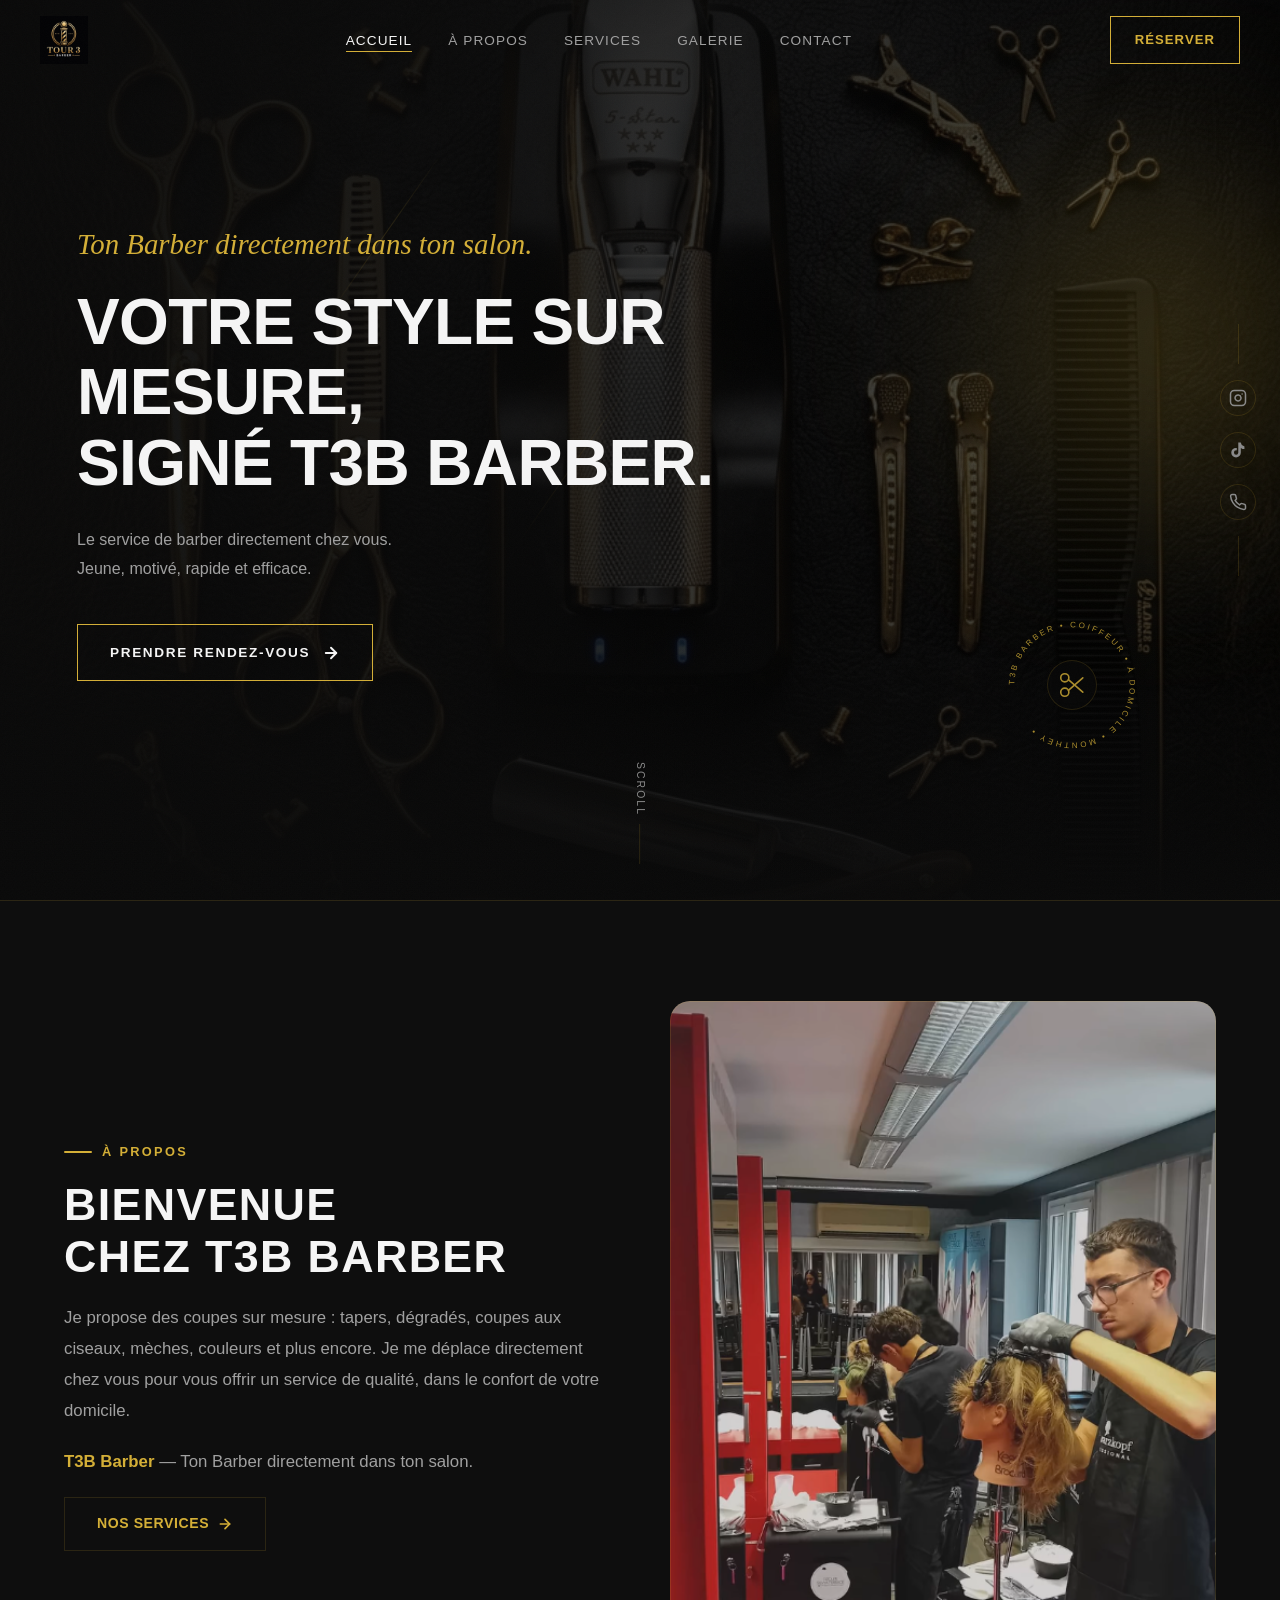
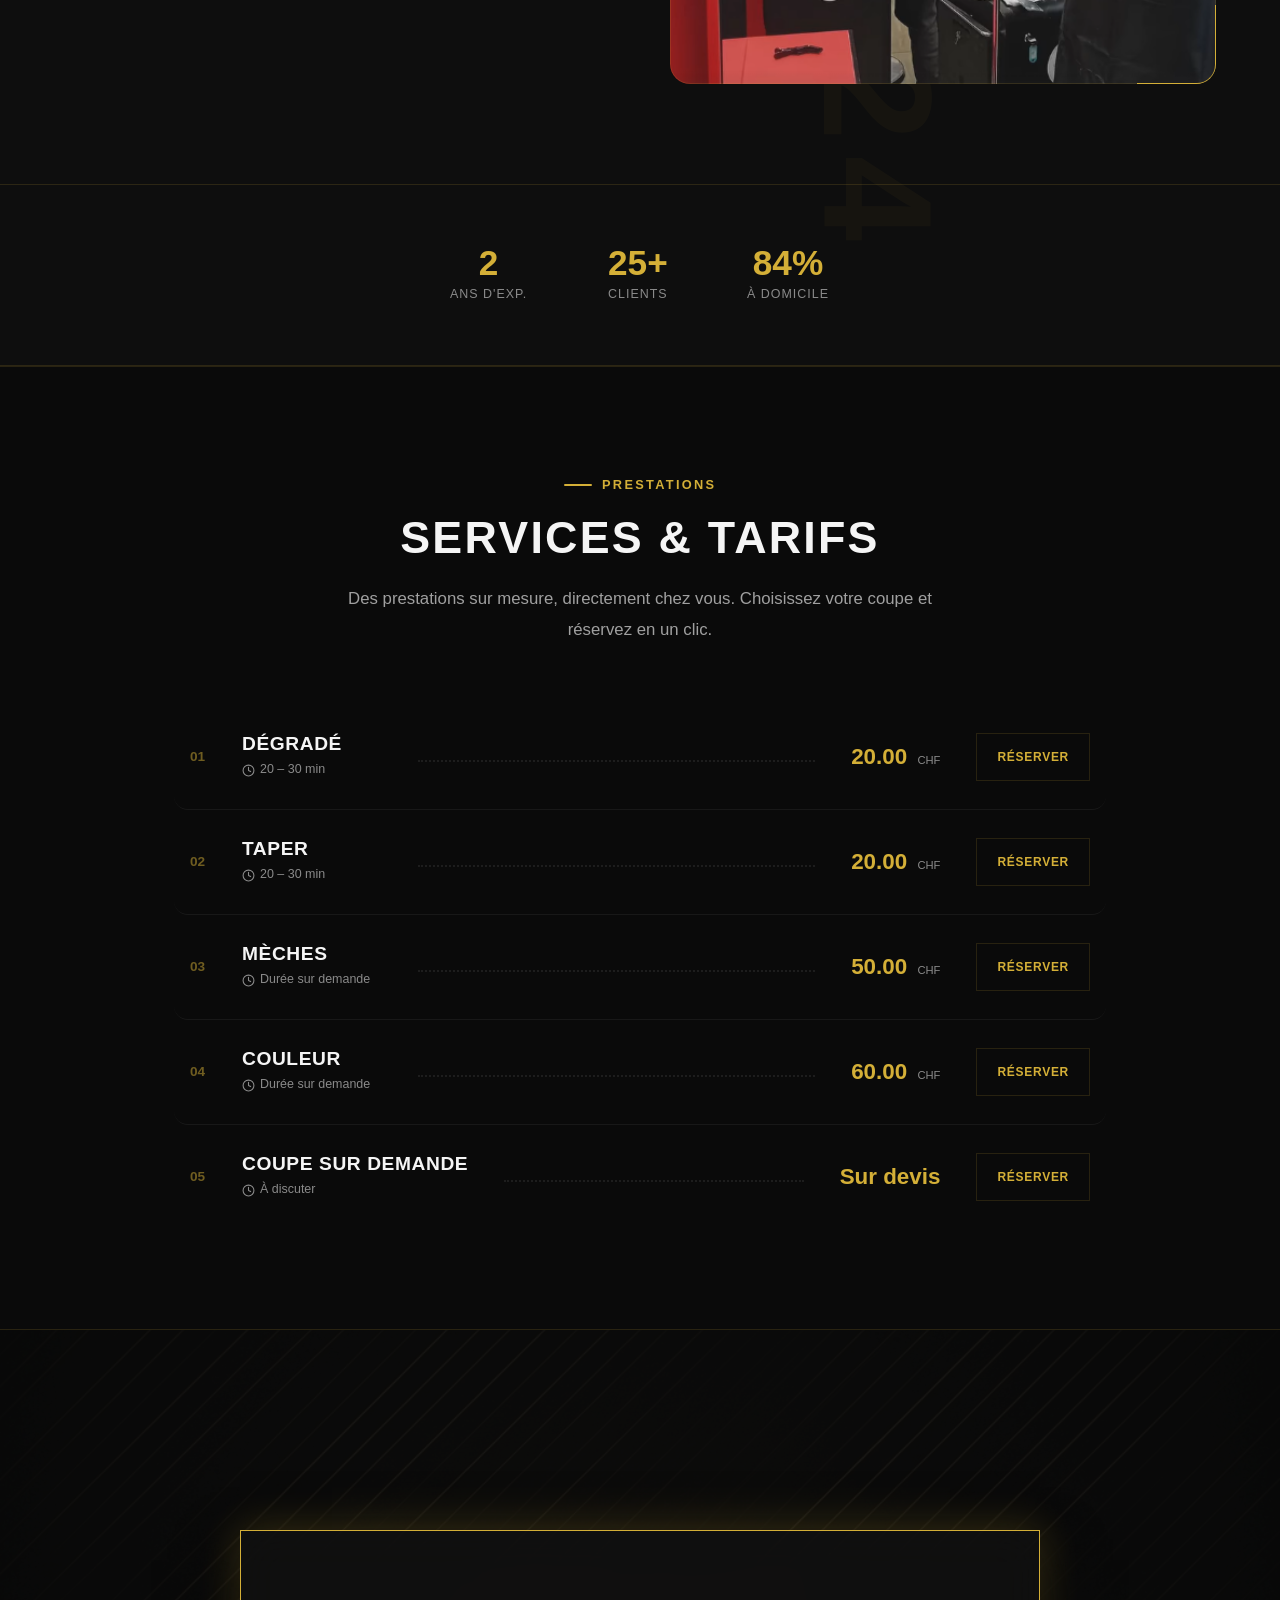
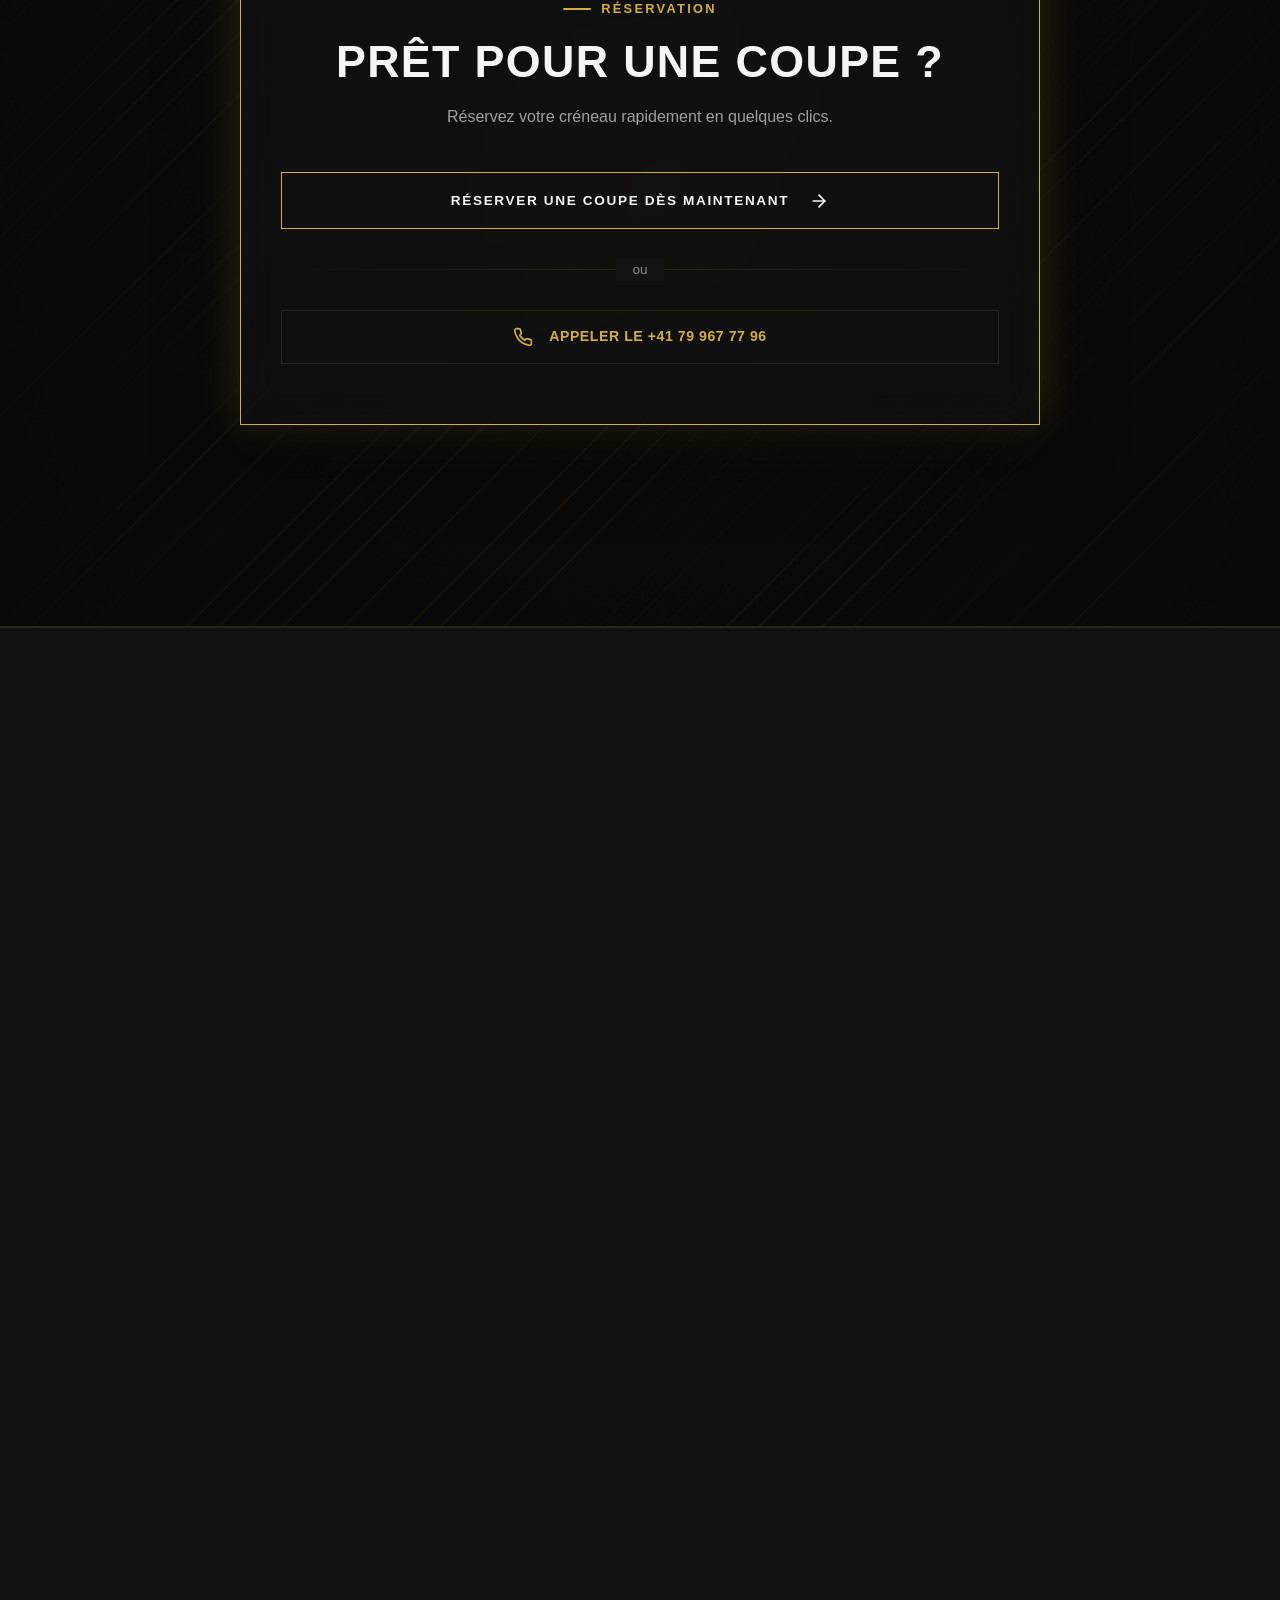
==== commit 80eb5976: "Refactor code structure for improved readability and maintainability" ====
--- a/index.html
+++ b/index.html
@@ -1,643 +1,643 @@
-<!DOCTYPE html>
-<html lang="fr" dir="ltr" class="no-js">
-<head>
-  <meta charset="UTF-8">
-  <meta name="viewport" content="width=device-width, initial-scale=1.0, viewport-fit=cover">
-  <meta http-equiv="X-UA-Compatible" content="IE=edge">
-
-  <!-- SEO Primary -->
-  <title>Barber à domicile Monthey - T3B Barber</title>
-  <meta name="description" content="Votre expert barber à domicile à Monthey et dans le Chablais. Coupes sur mesure, dégradés, tapers, mèches par Nico (T3B Barber). Prenez RDV !">
-  <meta name="author" content="T3B Barber — Nico">
-  <meta name="robots" content="index, follow, max-image-preview:large, max-snippet:-1, max-video-preview:-1">
-  <link rel="canonical" href="https://tour3barber.ch/">
-
-  <!-- Theme & PWA -->
-  <meta name="theme-color" content="#0a0a0a">
-  <meta name="apple-mobile-web-app-capable" content="yes">
-  <meta name="apple-mobile-web-app-status-bar-style" content="black-translucent">
-  <meta name="apple-mobile-web-app-title" content="T3B Barber">
-  <meta name="mobile-web-app-capable" content="yes">
-  <meta name="format-detection" content="telephone=yes">
-  <meta name="msapplication-TileColor" content="#0a0a0a">
-  <meta name="msapplication-config" content="none">
-  <link rel="manifest" href="manifest.json">
-
-  <!-- Open Graph (Facebook, WhatsApp, Instagram, Messenger) -->
-  <meta property="og:type" content="website">
-  <meta property="og:site_name" content="T3B Barber">
-  <meta property="og:title" content="Barber à domicile Monthey - T3B Barber">
-  <meta property="og:description" content="Coupes sur mesure, dégradés, tapers. Le service de barber directement chez vous à Monthey et dans le Chablais.">
-  <meta property="og:image" content="https://tour3barber.ch/assets/img/hero.png">
-  <meta property="og:image:width" content="1200">
-  <meta property="og:image:height" content="630">
-  <meta property="og:url" content="https://tour3barber.ch/">
-  <meta property="og:locale" content="fr_CH">
-
-  <!-- Twitter Card -->
-  <meta name="twitter:card" content="summary_large_image">
-  <meta name="twitter:title" content="Barber à domicile Monthey - T3B Barber">
-  <meta name="twitter:description" content="Le service de barber directement chez vous à Monthey et dans le Chablais.">
-  <meta name="twitter:image" content="https://tour3barber.ch/assets/img/hero.png">
-
-  <!-- Structured Data (Schema.org JSON-LD) -->
-  <script type="application/ld+json">
-  {
-    "@context": "https://schema.org",
-    "@type": "HairSalon",
-    "name": "T3B Barber",
-    "alternateName": "Tour3Barber",
-    "description": "Expert barber à domicile à Monthey et dans le Chablais. Dégradés, tapers, mèches, couleurs sur mesure.",
-    "url": "https://tour3barber.ch/",
-    "telephone": "+41799677796",
-    "image": "https://tour3barber.ch/assets/img/hero.png",
-    "logo": "https://tour3barber.ch/assets/img/logo.webp",
-    "priceRange": "CHF 20 - CHF 60",
-    "currenciesAccepted": "CHF",
-    "paymentAccepted": "Cash, Twint",
-    "areaServed": [
-      {
-        "@type": "City",
-        "name": "Monthey",
-        "containedInPlace": {
-          "@type": "State",
-          "name": "Valais"
-        }
-      },
-      {
-        "@type": "Region",
-        "name": "Chablais"
-      }
-    ],
-    "address": {
-      "@type": "PostalAddress",
-      "addressLocality": "Monthey",
-      "addressRegion": "Valais",
-      "addressCountry": "CH"
-    },
-    "geo": {
-      "@type": "GeoCoordinates",
-      "latitude": "46.2548",
-      "longitude": "6.9546"
-    },
-    "openingHoursSpecification": [
-      { "@type": "OpeningHoursSpecification", "dayOfWeek": "Monday", "opens": "08:30", "closes": "18:30" },
-      { "@type": "OpeningHoursSpecification", "dayOfWeek": "Tuesday", "opens": "08:30", "closes": "18:30" },
-      { "@type": "OpeningHoursSpecification", "dayOfWeek": "Wednesday", "opens": "08:30", "closes": "18:30" },
-      { "@type": "OpeningHoursSpecification", "dayOfWeek": "Thursday", "opens": "08:30", "closes": "18:30" },
-      { "@type": "OpeningHoursSpecification", "dayOfWeek": "Friday", "opens": "08:30", "closes": "18:30" }
-    ],
-    "hasOfferCatalog": {
-      "@type": "OfferCatalog",
-      "name": "Services de coiffure",
-      "itemListElement": [
-        { "@type": "Offer", "name": "Dégradé", "price": "20.00", "priceCurrency": "CHF" },
-        { "@type": "Offer", "name": "Taper", "price": "20.00", "priceCurrency": "CHF" },
-        { "@type": "Offer", "name": "Mèches", "price": "50.00", "priceCurrency": "CHF" },
-        { "@type": "Offer", "name": "Couleur", "price": "60.00", "priceCurrency": "CHF" }
-      ]
-    },
-    "sameAs": [
-      "https://www.instagram.com/tour.3.barber/",
-      "https://tiktok.com/@tour3barber"
-    ]
-  }
-  </script>
-
-  <!-- Favicon (multi-format) -->
-  <link rel="icon" type="image/webp" href="assets/img/logo.webp">
-  <link rel="apple-touch-icon" href="assets/img/logo.webp">
-
-  <!-- Fonts (preloaded for non-blocking render) -->
-  <link rel="preconnect" href="https://fonts.googleapis.com">
-  <link rel="preconnect" href="https://fonts.gstatic.com" crossorigin>
-  <link rel="preload" as="style" href="https://fonts.googleapis.com/css2?family=Montserrat:wght@500;600;700;800&family=Inter:wght@300;400;500;600&family=Playfair+Display:ital,wght@0,600;1,400;1,600&display=swap" onload="this.onload=null;this.rel='stylesheet'">
-  <noscript><link rel="stylesheet" href="https://fonts.googleapis.com/css2?family=Montserrat:wght@500;600;700;800&family=Inter:wght@300;400;500;600&family=Playfair+Display:ital,wght@0,600;1,400;1,600&display=swap"></noscript>
-
-  <!-- Stylesheet -->
-  <link rel="stylesheet" href="assets/css/style.css">
-</head>
-<body>
-
-  <!-- ===================== BARBER BACKGROUND ELEMENTS ===================== -->
-  <div class="barber-bg-elements" aria-hidden="true">
-    <!-- Scissors scattered -->
-    <svg class="bg-el bg-scissors-1" viewBox="0 0 48 48" fill="none" stroke="currentColor" stroke-width="1.5" stroke-linecap="round">
-      <circle cx="12" cy="12" r="6"/><circle cx="12" cy="36" r="6"/><line x1="18" y1="12" x2="40" y2="36"/><line x1="18" y1="36" x2="40" y2="12"/><line x1="28" y1="24" x2="18" y2="14"/>
-    </svg>
-    <svg class="bg-el bg-scissors-2" viewBox="0 0 48 48" fill="none" stroke="currentColor" stroke-width="1.5" stroke-linecap="round">
-      <circle cx="12" cy="12" r="6"/><circle cx="12" cy="36" r="6"/><line x1="18" y1="12" x2="40" y2="36"/><line x1="18" y1="36" x2="40" y2="12"/>
-    </svg>
-    <!-- Comb -->
-    <svg class="bg-el bg-comb-1" viewBox="0 0 48 24" fill="none" stroke="currentColor" stroke-width="1.5" stroke-linecap="round">
-      <rect x="2" y="10" width="44" height="12" rx="3"/><line x1="8" y1="10" x2="8" y2="2"/><line x1="14" y1="10" x2="14" y2="2"/><line x1="20" y1="10" x2="20" y2="2"/><line x1="26" y1="10" x2="26" y2="2"/><line x1="32" y1="10" x2="32" y2="2"/><line x1="38" y1="10" x2="38" y2="2"/>
-    </svg>
-    <svg class="bg-el bg-comb-2" viewBox="0 0 48 24" fill="none" stroke="currentColor" stroke-width="1.5" stroke-linecap="round">
-      <rect x="2" y="10" width="44" height="12" rx="3"/><line x1="8" y1="10" x2="8" y2="2"/><line x1="14" y1="10" x2="14" y2="2"/><line x1="20" y1="10" x2="20" y2="2"/><line x1="26" y1="10" x2="26" y2="2"/><line x1="32" y1="10" x2="32" y2="2"/><line x1="38" y1="10" x2="38" y2="2"/>
-    </svg>
-    <!-- Straight razor -->
-    <svg class="bg-el bg-razor-1" viewBox="0 0 24 48" fill="none" stroke="currentColor" stroke-width="1.5" stroke-linecap="round" stroke-linejoin="round">
-      <path d="M6 4h12l-2 18H8L6 4z"/><rect x="8" y="22" width="8" height="22" rx="2"/>
-    </svg>
-    <svg class="bg-el bg-razor-2" viewBox="0 0 24 48" fill="none" stroke="currentColor" stroke-width="1.5" stroke-linecap="round" stroke-linejoin="round">
-      <path d="M6 4h12l-2 18H8L6 4z"/><rect x="8" y="22" width="8" height="22" rx="2"/>
-    </svg>
-    <!-- Hair clipper / Tondeuse -->
-    <svg class="bg-el bg-clipper-1" viewBox="0 0 28 48" fill="none" stroke="currentColor" stroke-width="1.5" stroke-linecap="round" stroke-linejoin="round">
-      <rect x="4" y="4" width="20" height="30" rx="5"/><path d="M4 28h20"/><line x1="9" y1="34" x2="9" y2="44"/><line x1="14" y1="34" x2="14" y2="44"/><line x1="19" y1="34" x2="19" y2="44"/>
-    </svg>
-    <!-- Barber pole -->
-    <svg class="bg-el bg-pole-1" viewBox="0 0 20 60" fill="none" stroke="currentColor" stroke-width="1.5" stroke-linecap="round">
-      <rect x="4" y="6" width="12" height="48" rx="6"/><circle cx="10" cy="4" r="3"/><line x1="4" y1="16" x2="16" y2="24"/><line x1="4" y1="28" x2="16" y2="36"/><line x1="4" y1="40" x2="16" y2="48"/>
-    </svg>
-    <!-- Extra scissors -->
-    <svg class="bg-el bg-scissors-3" viewBox="0 0 48 48" fill="none" stroke="currentColor" stroke-width="1.5" stroke-linecap="round">
-      <circle cx="12" cy="12" r="6"/><circle cx="12" cy="36" r="6"/><line x1="18" y1="12" x2="40" y2="36"/><line x1="18" y1="36" x2="40" y2="12"/>
-    </svg>
-  </div>
-
-  <!-- ===================== SOCIAL SIDEBAR ===================== -->
-  <aside class="social-sidebar" aria-label="Réseaux sociaux">
-    <div class="sidebar-line"></div>
-    <a href="https://www.instagram.com/tour.3.barber/" target="_blank" rel="noopener" aria-label="Instagram">
-      <svg width="18" height="18" viewBox="0 0 24 24" fill="none" stroke="currentColor" stroke-width="2" stroke-linecap="round" stroke-linejoin="round"><rect x="2" y="2" width="20" height="20" rx="5" ry="5"/><path d="M16 11.37A4 4 0 1 1 12.63 8 4 4 0 0 1 16 11.37z"/><line x1="17.5" y1="6.5" x2="17.51" y2="6.5"/></svg>
-    </a>
-    <a href="https://tiktok.com/@tour3barber" target="_blank" rel="noopener" aria-label="TikTok">
-      <svg width="18" height="18" viewBox="0 0 24 24" fill="currentColor"><path d="M19.59 6.69a4.83 4.83 0 0 1-3.77-4.25V2h-3.45v13.67a2.89 2.89 0 0 1-2.88 2.5 2.89 2.89 0 0 1 0-5.78 2.92 2.92 0 0 1 .88.13V9.4a6.84 6.84 0 0 0-1-.07A6.33 6.33 0 0 0 3 15.64 6.34 6.34 0 0 0 9.37 22a6.33 6.33 0 0 0 6.37-6.33V9.19a8.16 8.16 0 0 0 4.85 1.58V7.32a4.85 4.85 0 0 1-1-.63z"/></svg>
-    </a>
-    <a href="tel:+41799677796" aria-label="Téléphone">
-      <svg width="18" height="18" viewBox="0 0 24 24" fill="none" stroke="currentColor" stroke-width="2" stroke-linecap="round" stroke-linejoin="round"><path d="M22 16.92v3a2 2 0 0 1-2.18 2 19.79 19.79 0 0 1-8.63-3.07 19.5 19.5 0 0 1-6-6 19.79 19.79 0 0 1-3.07-8.67A2 2 0 0 1 4.11 2h3a2 2 0 0 1 2 1.72 12.84 12.84 0 0 0 .7 2.81 2 2 0 0 1-.45 2.11L8.09 9.91a16 16 0 0 0 6 6l1.27-1.27a2 2 0 0 1 2.11-.45 12.84 12.84 0 0 0 2.81.7A2 2 0 0 1 22 16.92z"/></svg>
-    </a>
-    <div class="sidebar-line"></div>
-  </aside>
-
-  <!-- ===================== NAVBAR ===================== -->
-  <header>
-    <nav class="navbar" id="navbar" role="navigation" aria-label="Navigation principale">
-      <div class="navbar-inner">
-        <a href="#accueil" class="navbar-logo" aria-label="T3B Barber — Accueil">
-          <img src="assets/img/logo.webp" alt="Logo T3B Barber" width="48" height="48">
-        </a>
-
-        <ul class="nav-links">
-          <li><a href="#accueil" class="active">Accueil</a></li>
-          <li><a href="#a-propos">À Propos</a></li>
-          <li><a href="#services">Services</a></li>
-          <li><a href="#galerie">Galerie</a></li>
-          <li><a href="#contact">Contact</a></li>
-        </ul>
-
-        <a href="#reservation" class="nav-cta btn-magnetic">
-          <span>Réserver</span>
-        </a>
-
-        <button class="hamburger" id="hamburger" type="button" aria-label="Ouvrir le menu" aria-expanded="false" aria-controls="mobileNav">
-          <span></span>
-          <span></span>
-          <span></span>
-        </button>
-      </div>
-    </nav>
-  </header>
-
-  <!-- Mobile Nav Overlay -->
-  <div class="mobile-nav" id="mobileNav" role="dialog" aria-modal="true" aria-label="Menu de navigation">
-    <a href="#accueil">Accueil</a>
-    <a href="#a-propos">À Propos</a>
-    <a href="#services">Services</a>
-    <a href="#galerie">Galerie</a>
-    <a href="#contact">Contact</a>
-    <a href="#reservation" class="btn-cta btn-cta-large">Réserver</a>
-  </div>
-
-  <main id="main-content">
-
-    <!-- ===================== HERO ===================== -->
-    <section class="hero" id="accueil" aria-label="Accueil">
-      <div class="hero-bg">
-        <img src="assets/img/hero.png" alt="Ambiance barbershop — outils de barber sur fond noir" loading="eager" width="1920" height="1080" fetchpriority="high" decoding="async">
-      </div>
-
-      <!-- Decorative diagonal golden lines -->
-      <div class="hero-decorative" aria-hidden="true">
-        <div class="diagonal-line diagonal-1"></div>
-        <div class="diagonal-line diagonal-2"></div>
-      </div>
-
-      <!-- Hero text — LEFT aligned like UrbanEdge -->
-      <div class="hero-content">
-        <p class="hero-script reveal">Ton Barber directement dans ton salon.</p>
-        <h1 class="hero-title reveal reveal-delay-1">VOTRE STYLE SUR MESURE,<br>SIGNÉ T3B&nbsp;BARBER.</h1>
-        <p class="hero-subtitle reveal reveal-delay-2">Le service de barber directement chez vous.<br>Jeune, motivé, rapide et efficace.</p>
-        <div class="hero-cta-group reveal reveal-delay-3">
-          <a href="#reservation" class="btn-hero btn-magnetic">
-            <span>PRENDRE RENDEZ-VOUS</span>
-            <svg width="18" height="18" viewBox="0 0 24 24" fill="none" stroke="currentColor" stroke-width="2.5" stroke-linecap="round" stroke-linejoin="round"><path d="M5 12h14"/><path d="m12 5 7 7-7 7"/></svg>
-          </a>
-        </div>
-      </div>
-
-      <!-- Rotating scissors badge (like UrbanEdge circular badge) -->
-      <div class="scissors-badge" aria-hidden="true">
-        <svg class="badge-ring" viewBox="0 0 200 200" width="160" height="160">
-          <defs>
-            <path id="badgeCircle" d="M100,100 m-72,0 a72,72 0 1,1 144,0 a72,72 0 1,1 -144,0"/>
-          </defs>
-          <text class="badge-text" fill="currentColor">
-            <textPath href="#badgeCircle" startOffset="0%">T3B BARBER • COIFFEUR • À DOMICILE • MONTHEY •&nbsp;</textPath>
-          </text>
-        </svg>
-        <div class="badge-center">
-          <svg viewBox="0 0 40 40" width="36" height="36" fill="none" stroke="currentColor" stroke-width="1.8" stroke-linecap="round">
-            <circle cx="12" cy="12" r="4.5"/><circle cx="12" cy="28" r="4.5"/><line x1="16" y1="14" x2="32" y2="28"/><line x1="16" y1="26" x2="32" y2="12"/>
-          </svg>
-        </div>
-      </div>
-
-
-      <!-- Scroll indicator (vertical line style) -->
-      <div class="scroll-indicator" aria-hidden="true">
-        <span class="scroll-label">SCROLL</span>
-        <div class="scroll-line-anim"></div>
-      </div>
-    </section>
-
-    <!-- ===================== À PROPOS ===================== -->
-    <section class="about" id="a-propos" aria-label="À propos de T3B Barber">
-      <!-- Watermark "EST. 2024" like UrbanEdge's "EST. 2015" -->
-      <div class="about-watermark" aria-hidden="true">EST. 2024</div>
-
-      <div class="section about-inner">
-        <div class="about-text">
-          <span class="section-label reveal">À Propos</span>
-          <h2 class="section-title about-title reveal reveal-delay-1">BIENVENUE<br>CHEZ T3B BARBER</h2>
-          <p class="section-description reveal reveal-delay-2">
-            Je propose des coupes sur mesure&nbsp;: tapers, dégradés, coupes aux ciseaux, mèches, couleurs et plus encore.
-            Je me déplace directement chez vous pour vous offrir un service de qualité, dans le confort de votre domicile.
-          </p>
-          <p class="section-description reveal reveal-delay-3">
-            <strong class="gold-text">T3B Barber</strong> — Ton Barber directement dans ton salon.
-          </p>
-          <a href="#services" class="btn-outline btn-magnetic reveal reveal-delay-3">
-            <span>NOS SERVICES</span>
-            <svg width="16" height="16" viewBox="0 0 24 24" fill="none" stroke="currentColor" stroke-width="2.5" stroke-linecap="round" stroke-linejoin="round"><path d="M5 12h14"/><path d="m12 5 7 7-7 7"/></svg>
-          </a>
-        </div>
-
-        <div class="about-image-wrapper reveal">
-          <img src="assets/img/nicolas_about.png" alt="Nicolas, barber T3B en plein travail dans un salon" loading="lazy" width="400" height="500">
-        </div>
-      </div>
-
-      <div class="about-stats-wrapper">
-        <div class="section about-stats">
-          <div class="stat reveal" style="--i: 0;">
-            <div class="stat-number">2</div>
-            <div class="stat-label">Ans d'exp.</div>
-          </div>
-          <div class="stat reveal" style="--i: 1;">
-            <div class="stat-number">30+</div>
-            <div class="stat-label">Clients</div>
-          </div>
-          <div class="stat reveal" style="--i: 2;">
-            <div class="stat-number">100%</div>
-            <div class="stat-label">À domicile</div>
-          </div>
-        </div>
-      </div>
-    </section>
-
-    <!-- ===================== SERVICES ===================== -->
-    <section class="services" id="services" aria-label="Services et tarifs">
-      <div class="section">
-        <div class="section-header">
-          <span class="section-label reveal">Prestations</span>
-          <h2 class="section-title reveal reveal-delay-1">SERVICES &amp; TARIFS</h2>
-          <p class="section-description reveal reveal-delay-2">Des prestations sur mesure, directement chez vous. Choisissez votre coupe et réservez en un clic.</p>
-        </div>
-
-        <!-- Menu-style service list (barbershop menu aesthetic) -->
-        <div class="services-menu">
-          <article class="menu-item reveal" style="--i: 0;">
-            <span class="menu-number">01</span>
-            <div class="menu-info">
-              <h3 class="menu-name"><a href="#galerie" class="filter-trigger" data-filter="degrade">Dégradé</a></h3>
-              <span class="menu-duration">
-                <svg width="13" height="13" viewBox="0 0 24 24" fill="none" stroke="currentColor" stroke-width="2" stroke-linecap="round" stroke-linejoin="round" aria-hidden="true"><circle cx="12" cy="12" r="10"/><path d="M12 6v6l4 2"/></svg>
-                20 – 30 min
-              </span>
-            </div>
-            <span class="menu-dots"></span>
-            <span class="menu-price">20.00 <small>CHF</small></span>
-            <a href="#reservation" class="btn-book">Réserver</a>
-          </article>
-
-          <article class="menu-item reveal" style="--i: 1;">
-            <span class="menu-number">02</span>
-            <div class="menu-info">
-              <h3 class="menu-name"><a href="#galerie" class="filter-trigger" data-filter="taper">Taper</a></h3>
-              <span class="menu-duration">
-                <svg width="13" height="13" viewBox="0 0 24 24" fill="none" stroke="currentColor" stroke-width="2" stroke-linecap="round" stroke-linejoin="round" aria-hidden="true"><circle cx="12" cy="12" r="10"/><path d="M12 6v6l4 2"/></svg>
-                20 – 30 min
-              </span>
-            </div>
-            <span class="menu-dots"></span>
-            <span class="menu-price">20.00 <small>CHF</small></span>
-            <a href="#reservation" class="btn-book">Réserver</a>
-          </article>
-
-          <article class="menu-item reveal" style="--i: 2;">
-            <span class="menu-number">03</span>
-            <div class="menu-info">
-              <h3 class="menu-name"><a href="#galerie" class="filter-trigger" data-filter="meches">Mèches</a></h3>
-              <span class="menu-duration">
-                <svg width="13" height="13" viewBox="0 0 24 24" fill="none" stroke="currentColor" stroke-width="2" stroke-linecap="round" stroke-linejoin="round" aria-hidden="true"><circle cx="12" cy="12" r="10"/><path d="M12 6v6l4 2"/></svg>
-                Durée sur demande
-              </span>
-            </div>
-            <span class="menu-dots"></span>
-            <span class="menu-price">50.00 <small>CHF</small></span>
-            <a href="#reservation" class="btn-book">Réserver</a>
-          </article>
-
-          <article class="menu-item reveal" style="--i: 3;">
-            <span class="menu-number">04</span>
-            <div class="menu-info">
-              <h3 class="menu-name"><a href="#galerie" class="filter-trigger" data-filter="meches">Couleur</a></h3>
-              <span class="menu-duration">
-                <svg width="13" height="13" viewBox="0 0 24 24" fill="none" stroke="currentColor" stroke-width="2" stroke-linecap="round" stroke-linejoin="round" aria-hidden="true"><circle cx="12" cy="12" r="10"/><path d="M12 6v6l4 2"/></svg>
-                Durée sur demande
-              </span>
-            </div>
-            <span class="menu-dots"></span>
-            <span class="menu-price">60.00 <small>CHF</small></span>
-            <a href="#reservation" class="btn-book">Réserver</a>
-          </article>
-
-          <article class="menu-item reveal" style="--i: 4;">
-            <span class="menu-number">05</span>
-            <div class="menu-info">
-              <h3 class="menu-name">Coupe sur demande</h3>
-              <span class="menu-duration">
-                <svg width="13" height="13" viewBox="0 0 24 24" fill="none" stroke="currentColor" stroke-width="2" stroke-linecap="round" stroke-linejoin="round" aria-hidden="true"><circle cx="12" cy="12" r="10"/><path d="M12 6v6l4 2"/></svg>
-                À discuter
-              </span>
-            </div>
-            <span class="menu-dots"></span>
-            <span class="menu-price">Sur devis</span>
-            <a href="#reservation" class="btn-book">Réserver</a>
-          </article>
-        </div>
-      </div>
-    </section>
-
-    <!-- ===================== RÉSERVATION ===================== -->
-    <section class="booking" id="reservation" aria-label="Réservation">
-      <div class="booking-bg" aria-hidden="true">
-        <img src="assets/img/booking-bg.png" alt="" loading="lazy" width="1920" height="1080" decoding="async">
-      </div>
-      <div class="section">
-        <div class="booking-card reveal">
-          <span class="section-label" style="justify-content: center;">Réservation</span>
-          <h2 class="booking-title">PRÊT POUR UNE COUPE&nbsp;?</h2>
-          <p class="booking-text">Réservez votre créneau rapidement en quelques clics.</p>
-
-          <a href="#reservation" class="btn-hero btn-magnetic" style="width: 100%; justify-content: center;">
-            Réserver une coupe dès maintenant
-            <svg width="20" height="20" viewBox="0 0 24 24" fill="none" stroke="currentColor" stroke-width="2" stroke-linecap="round" stroke-linejoin="round" aria-hidden="true" style="margin-left: 8px;"><line x1="5" y1="12" x2="19" y2="12"></line><polyline points="12 5 19 12 12 19"></polyline></svg>
-          </a>
-
-          <div class="booking-divider" aria-hidden="true">
-            <span>ou</span>
-          </div>
-
-          <a href="tel:+41799677796" class="btn-outline btn-magnetic" style="justify-content: center; width: 100%;">
-            <svg width="20" height="20" viewBox="0 0 24 24" fill="none" stroke="currentColor" stroke-width="2" stroke-linecap="round" stroke-linejoin="round" style="margin-right: 8px;"><path d="M22 16.92v3a2 2 0 0 1-2.18 2 19.79 19.79 0 0 1-8.63-3.07 19.5 19.5 0 0 1-6-6 19.79 19.79 0 0 1-3.07-8.67A2 2 0 0 1 4.11 2h3a2 2 0 0 1 2 1.72 12.84 12.84 0 0 0 .7 2.81 2 2 0 0 1-.45 2.11L8.09 9.91a16 16 0 0 0 6 6l1.27-1.27a2 2 0 0 1 2.11-.45 12.84 12.84 0 0 0 2.81.7A2 2 0 0 1 22 16.92z"/></svg>
-            Appeler le +41 79 967 77 96
-          </a>
-        </div>
-      </div>
-    </section>
-
-    <!-- ===================== GALERIE ===================== -->
-    <section class="gallery" id="galerie" aria-label="Galerie de réalisations">
-      <div class="section">
-        <div class="section-header">
-          <span class="section-label reveal">Portfolio</span>
-          <h2 class="section-title reveal reveal-delay-1">GALERIE</h2>
-          <p class="section-description reveal reveal-delay-2">Découvrez mes réalisations : dégradés, tapers, couleurs et bien plus.</p>
-        </div>
-
-        <div class="gallery-filters reveal reveal-delay-3">
-          <a href="#galerie" class="filter-trigger btn-outline filter-btn active" data-filter="all">Tous</a>
-          <a href="#galerie" class="filter-trigger btn-outline filter-btn" data-filter="degrade">Dégradé</a>
-          <a href="#galerie" class="filter-trigger btn-outline filter-btn" data-filter="taper">Taper</a>
-          <a href="#galerie" class="filter-trigger btn-outline filter-btn" data-filter="meches">Mèches & Couleur</a>
-        </div>
-
-        <div class="gallery-grid stagger-children">
-          <figure class="gallery-item reveal" style="--i: 0;" data-src="assets/img/gallery1.webp" data-category="taper">
-            <img src="assets/img/gallery1.webp" alt="Réalisation T3B Barber — Taper avec motif" loading="lazy" width="400" height="400">
-            <figcaption class="gallery-item-overlay"><span>Taper</span></figcaption>
-          </figure>
-          <figure class="gallery-item reveal" style="--i: 1;" data-src="assets/img/gallery2.webp" data-category="taper">
-            <img src="assets/img/gallery2.webp" alt="Réalisation T3B Barber — Taper fade moderne" loading="lazy" width="400" height="400">
-            <figcaption class="gallery-item-overlay"><span>Taper</span></figcaption>
-          </figure>
-
-          <figure class="gallery-item reveal" style="--i: 2;" data-src="assets/img/gallery4.webp" data-category="meches">
-            <img src="assets/img/gallery4.webp" alt="Réalisation T3B Barber — Mèches et coloration" loading="lazy" width="400" height="400">
-            <figcaption class="gallery-item-overlay"><span>Mèches</span></figcaption>
-          </figure>
-          <figure class="gallery-item reveal" style="--i: 3;" data-src="assets/img/gallery5.webp" data-category="meches">
-            <img src="assets/img/gallery5.webp" alt="Réalisation T3B Barber — Couleur rouge sur cheveux bouclés" loading="lazy" width="400" height="400">
-            <figcaption class="gallery-item-overlay"><span>Couleur</span></figcaption>
-          </figure>
-          <figure class="gallery-item reveal" style="--i: 4;" data-src="assets/img/gallery6.webp" data-category="meches">
-            <img src="assets/img/gallery6.webp" alt="Réalisation T3B Barber — Couleur" loading="lazy" width="400" height="400">
-            <figcaption class="gallery-item-overlay"><span>Couleur</span></figcaption>
-          </figure>
-
-          <!-- NOUVELLES PHOTOS -->
-          <figure class="gallery-item reveal" style="--i: 5;" data-src="assets/img/taper_new.jpg" data-category="taper">
-            <img src="assets/img/taper_new.jpg" alt="Réalisation T3B Barber — Taper fade" loading="lazy" width="400" height="400">
-            <figcaption class="gallery-item-overlay"><span>Taper</span></figcaption>
-          </figure>
-          <figure class="gallery-item reveal" style="--i: 6;" data-src="assets/img/taper_curly.jpg" data-category="taper">
-            <img src="assets/img/taper_curly.jpg" alt="Réalisation T3B Barber — Taper sur cheveux bouclés" loading="lazy" width="400" height="400">
-            <figcaption class="gallery-item-overlay"><span>Taper</span></figcaption>
-          </figure>
-          <figure class="gallery-item reveal" style="--i: 7;" data-src="assets/img/taper_burst.jpg" data-category="taper">
-            <img src="assets/img/taper_burst.jpg" alt="Réalisation T3B Barber — Taper Burst" loading="lazy" width="400" height="400">
-            <figcaption class="gallery-item-overlay"><span>Taper</span></figcaption>
-          </figure>
-          <figure class="gallery-item reveal" style="--i: 8;" data-src="assets/img/degrade_blanc.jpg" data-category="degrade">
-            <img src="assets/img/degrade_blanc.jpg" alt="Réalisation T3B Barber — Dégradé à blanc" loading="lazy" width="400" height="400">
-            <figcaption class="gallery-item-overlay"><span>Dégradé</span></figcaption>
-          </figure>
-          <figure class="gallery-item reveal" style="--i: 9;" data-src="assets/img/taper_beard.jpg" data-category="taper">
-            <img src="assets/img/taper_beard.jpg" alt="Réalisation T3B Barber — Taper et Barbe" loading="lazy" width="400" height="400">
-            <figcaption class="gallery-item-overlay"><span>Taper</span></figcaption>
-          </figure>
-        </div>
-      </div>
-    </section>
-
-    <!-- Lightbox -->
-    <div class="lightbox" id="lightbox" role="dialog" aria-modal="true" aria-label="Agrandissement photo">
-      <button class="lightbox-close" id="lightboxClose" type="button" aria-label="Fermer la galerie">✕</button>
-      <button class="lightbox-nav lightbox-prev" id="lightboxPrev" type="button" aria-label="Photo précédente">‹</button>
-      <button class="lightbox-nav lightbox-next" id="lightboxNext" type="button" aria-label="Photo suivante">›</button>
-      <img src="data:," alt="Agrandissement photo galerie" id="lightboxImg">
-    </div>
-
-    <!-- Booking Modal (En attendant Cal.com) -->
-    <div class="booking-modal" id="bookingModal" role="dialog" aria-modal="true" aria-label="Réservation">
-      <div class="booking-modal-overlay" id="bookingModalOverlay"></div>
-      <div class="booking-modal-content">
-        <button class="booking-modal-close" id="bookingModalClose" type="button" aria-label="Fermer la fenêtre">✕</button>
-        
-        <h2 class="booking-modal-title">Pré-réservation</h2>
-        <p class="booking-modal-text">Remplissez ce formulaire rapide pour réserver votre créneau. La demande sera envoyée directement sur WhatsApp.</p>
-        
-        <form id="waBookingForm" class="booking-form">
-          <div class="form-group">
-            <label for="waName">Nom & Prénom</label>
-            <input type="text" id="waName" name="waName" placeholder="Ex: Jean Dupont" required>
-          </div>
-          
-          <div class="form-group">
-            <label for="waAddress">Adresse / Ville (Monthey et alentours)</label>
-            <input type="text" id="waAddress" name="waAddress" placeholder="Ex: Rue de la Gare 12, Monthey" required>
-            <span id="travelFeeAlert" class="travel-fee-alert" aria-live="polite">ℹ️ Un supplément de 5 CHF s'applique pour cette zone.</span>
-          </div>
-          
-          <div class="form-group">
-            <label for="waService">Prestation souhaitée</label>
-            <select id="waService" name="waService" required>
-              <option value="" disabled selected>Choisir une prestation...</option>
-              <option value="Dégradé (20 CHF)">Dégradé (20 CHF)</option>
-              <option value="Taper (20 CHF)">Taper (20 CHF)</option>
-              <option value="Mèches (50 CHF)">Mèches (50 CHF)</option>
-              <option value="Couleur (60 CHF)">Couleur (60 CHF)</option>
-              <option value="Coupe sur demande">Coupe sur demande (sur mesure)</option>
-            </select>
-          </div>
-
-          <div class="form-group" id="waDescGroup" style="display: none;">
-            <label for="waDescription">Détails de votre demande</label>
-            <textarea id="waDescription" name="waDescription" rows="2" placeholder="Décrivez la coupe voulue... Vous pourrez envoyer des photos directement dans la conversation WhatsApp." class="wa-textarea"></textarea>
-          </div>
-          
-          <div class="form-group">
-            <label for="waTime">Date & créneau horaire souhaité</label>
-            <p class="booking-schedule-hint">
-              <strong>Disponibilités :</strong> Du lundi au vendredi de 8h30 à 18h30<br>
-              Indiquez le jour ainsi que votre heure ou tranche horaire préférée.
-            </p>
-            <input type="text" id="waTime" name="waTime" placeholder="Ex: Mardi à 14h30 ou Vendredi entre 10h et 12h" required>
-          </div>
-
-          <p class="booking-payment-notice">
-            💰 Le paiement s'effectue par TWINT ou en espèces (Cash) lors du rendez-vous.
-          </p>
-
-          <button type="submit" class="btn-cta btn-cta-large form-submit-btn">
-            <svg width="20" height="20" viewBox="0 0 24 24" fill="currentColor" style="margin-right: 8px;"><path d="M17.472 14.382c-.297-.149-1.758-.867-2.03-.967-.273-.099-.471-.148-.67.15-.197.297-.767.966-.94 1.164-.173.199-.347.223-.644.075-.297-.15-1.255-.463-2.39-1.475-.883-.788-1.48-1.761-1.653-2.059-.173-.297-.018-.458.13-.606.134-.133.298-.347.446-.52.149-.174.198-.298.298-.497.099-.198.05-.371-.025-.52-.075-.149-.669-1.612-.916-2.207-.242-.579-.487-.5-.669-.51a12.8 12.8 0 0 0-.57-.01c-.198 0-.52.074-.792.372-.272.297-1.04 1.016-1.04 2.479 0 1.462 1.065 2.875 1.213 3.074.149.198 2.096 3.2 5.077 4.487.709.306 1.262.489 1.694.625.712.227 1.36.195 1.871.118.571-.085 1.758-.719 2.006-1.413.248-.694.248-1.289.173-1.413-.074-.124-.272-.198-.57-.347m-5.421 7.403h-.004a9.87 9.87 0 0 1-5.031-1.378l-.361-.214-3.741.982.998-3.648-.235-.374a9.86 9.86 0 0 1-1.51-5.26c.001-5.45 4.436-9.884 9.888-9.884 2.64 0 5.122 1.03 6.988 2.898a9.825 9.825 0 0 1 2.893 6.994c-.003 5.45-4.437 9.884-9.885 9.884m8.413-18.297A11.815 11.815 0 0 0 12.05 0C5.495 0 .16 5.335.157 11.892c0 2.096.547 4.142 1.588 5.945L.057 24l6.305-1.654a11.882 11.882 0 0 0 5.683 1.448h.005c6.554 0 11.89-5.335 11.893-11.893a11.821 11.821 0 0 0-3.48-8.413z"/></svg>
-            Envoyer la demande sur WhatsApp
-          </button>
-        </form>
-      </div>
-    </div>
-
-    <!-- ===================== CONTACT & HORAIRES ===================== -->
-    <section class="contact" id="contact" aria-label="Contact et horaires">
-      <div class="section">
-        <div class="section-header">
-          <span class="section-label reveal">Informations</span>
-          <h2 class="section-title reveal reveal-delay-1">CONTACT &amp; HORAIRES</h2>
-          <p class="section-description reveal reveal-delay-2">Disponible à Monthey et ses alentours. Pour réserver ou poser une question, contactez directement Nico.</p>
-        </div>
-
-        <div class="contact-grid">
-          <div class="hours-card reveal">
-            <h3>
-              <svg width="18" height="18" viewBox="0 0 24 24" fill="none" stroke="var(--gold)" stroke-width="2" stroke-linecap="round" stroke-linejoin="round" style="vertical-align: -3px; margin-right: 8px;" aria-hidden="true"><circle cx="12" cy="12" r="10"/><path d="M12 6v6l4 2"/></svg>
-              Horaires d'ouverture
-            </h3>
-            <div class="hours-row"><span class="hours-day">Lundi</span><span class="hours-time">08:30 – 18:30</span></div>
-            <div class="hours-row"><span class="hours-day">Mardi</span><span class="hours-time">08:30 – 18:30</span></div>
-            <div class="hours-row"><span class="hours-day">Mercredi</span><span class="hours-time">08:30 – 18:30</span></div>
-            <div class="hours-row"><span class="hours-day">Jeudi</span><span class="hours-time">08:30 – 18:30</span></div>
-            <div class="hours-row"><span class="hours-day">Vendredi</span><span class="hours-time">08:30 – 18:30</span></div>
-            <div class="hours-row"><span class="hours-day">Samedi</span><span class="hours-time hours-closed">Fermé</span></div>
-            <div class="hours-row"><span class="hours-day">Dimanche</span><span class="hours-time hours-closed">Fermé</span></div>
-          </div>
-
-          <div class="info-card reveal reveal-delay-2">
-            <h3 class="visually-hidden" style="display: none;">Informations de contact</h3>
-            <div class="info-item">
-              <div class="info-icon" aria-hidden="true">📍</div>
-              <div><div class="info-label">Zone de déplacement</div><div class="info-value">Monthey et alentours</div></div>
-            </div>
-            <div class="info-item">
-              <div class="info-icon" aria-hidden="true">📱</div>
-              <div><div class="info-label">Téléphone — Nico</div><div class="info-value"><a href="tel:+41799677796">+41 79 967 77 96</a></div></div>
-            </div>
-            <div class="info-item">
-              <div class="info-icon" aria-hidden="true">📸</div>
-              <div><div class="info-label">Instagram</div><div class="info-value"><a href="https://www.instagram.com/tour.3.barber/" target="_blank" rel="noopener">tour.3.barber</a></div></div>
-            </div>
-            <div class="info-item">
-              <div class="info-icon" aria-hidden="true">
-                <svg width="20" height="20" viewBox="0 0 24 24" fill="currentColor"><path d="M19.59 6.69a4.83 4.83 0 0 1-3.77-4.25V2h-3.45v13.67a2.89 2.89 0 0 1-2.88 2.5 2.89 2.89 0 0 1 0-5.78 2.92 2.92 0 0 1 .88.13V9.4a6.84 6.84 0 0 0-1-.07A6.33 6.33 0 0 0 3 15.64 6.34 6.34 0 0 0 9.37 22a6.33 6.33 0 0 0 6.37-6.33V9.19a8.16 8.16 0 0 0 4.85 1.58V7.32a4.85 4.85 0 0 1-1-.63z"/></svg>
-              </div>
-              <div><div class="info-label">TikTok</div><div class="info-value"><a href="https://tiktok.com/@tour3barber" target="_blank" rel="noopener">@tour3barber</a></div></div>
-            </div>
-          </div>
-        </div>
-      </div>
-    </section>
-
-  </main>
-
-  <!-- ===================== FOOTER ===================== -->
-  <footer class="footer" role="contentinfo">
-    <div class="footer-inner">
-      <a href="#accueil" class="footer-logo" aria-label="Retour en haut">
-        <img src="assets/img/logo.webp" alt="Logo T3B Barber" width="56" height="56" loading="lazy">
-      </a>
-
-      <nav class="footer-links" aria-label="Navigation du pied de page">
-        <a href="#accueil">Accueil</a>
-        <a href="#a-propos">À Propos</a>
-        <a href="#services">Services</a>
-        <a href="#galerie">Galerie</a>
-        <a href="#contact">Contact</a>
-      </nav>
-
-      <div class="footer-social">
-        <a href="https://www.instagram.com/tour.3.barber/" target="_blank" rel="noopener" aria-label="Suivez T3B Barber sur Instagram">
-          <svg width="18" height="18" viewBox="0 0 24 24" fill="none" stroke="currentColor" stroke-width="2" stroke-linecap="round" stroke-linejoin="round"><rect x="2" y="2" width="20" height="20" rx="5" ry="5"/><path d="M16 11.37A4 4 0 1 1 12.63 8 4 4 0 0 1 16 11.37z"/><line x1="17.5" y1="6.5" x2="17.51" y2="6.5"/></svg>
-        </a>
-        <a href="https://tiktok.com/@tour3barber" target="_blank" rel="noopener" aria-label="Suivez T3B Barber sur TikTok">
-          <svg width="18" height="18" viewBox="0 0 24 24" fill="currentColor"><path d="M19.59 6.69a4.83 4.83 0 0 1-3.77-4.25V2h-3.45v13.67a2.89 2.89 0 0 1-2.88 2.5 2.89 2.89 0 0 1 0-5.78 2.92 2.92 0 0 1 .88.13V9.4a6.84 6.84 0 0 0-1-.07A6.33 6.33 0 0 0 3 15.64 6.34 6.34 0 0 0 9.37 22a6.33 6.33 0 0 0 6.37-6.33V9.19a8.16 8.16 0 0 0 4.85 1.58V7.32a4.85 4.85 0 0 1-1-.63z"/></svg>
-        </a>
-      </div>
-
-      <div class="footer-payments">
-        <span class="footer-payments-label">Paiements acceptés :</span>
-        <span class="payment-badge">TWINT</span>
-        <span class="payment-badge">CASH</span>
-      </div>
-
-      <div class="footer-bottom">
-        <p>&copy; <span id="currentYear"></span> <span class="gold-text">T3B Barber</span> — Tous droits réservés. Monthey, Suisse.</p>
-      </div>
-    </div>
-  </footer>
-
-  <!-- JavaScript -->
-  <script src="assets/js/script.js" defer></script>
-</body>
-</html>
+<!DOCTYPE html>
+<html lang="fr" dir="ltr" class="no-js">
+<head>
+  <meta charset="UTF-8">
+  <meta name="viewport" content="width=device-width, initial-scale=1.0, viewport-fit=cover">
+  <meta http-equiv="X-UA-Compatible" content="IE=edge">
+
+  <!-- SEO Primary -->
+  <title>Barber à domicile Monthey - T3B Barber</title>
+  <meta name="description" content="Votre expert barber à domicile à Monthey et dans le Chablais. Coupes sur mesure, dégradés, tapers, mèches par Nico (T3B Barber). Prenez RDV !">
+  <meta name="author" content="T3B Barber — Nico">
+  <meta name="robots" content="index, follow, max-image-preview:large, max-snippet:-1, max-video-preview:-1">
+  <link rel="canonical" href="https://tour3barber.ch/">
+
+  <!-- Theme & PWA -->
+  <meta name="theme-color" content="#0a0a0a">
+  <meta name="apple-mobile-web-app-capable" content="yes">
+  <meta name="apple-mobile-web-app-status-bar-style" content="black-translucent">
+  <meta name="apple-mobile-web-app-title" content="T3B Barber">
+  <meta name="mobile-web-app-capable" content="yes">
+  <meta name="format-detection" content="telephone=yes">
+  <meta name="msapplication-TileColor" content="#0a0a0a">
+  <meta name="msapplication-config" content="none">
+  <link rel="manifest" href="manifest.json">
+
+  <!-- Open Graph (Facebook, WhatsApp, Instagram, Messenger) -->
+  <meta property="og:type" content="website">
+  <meta property="og:site_name" content="T3B Barber">
+  <meta property="og:title" content="Barber à domicile Monthey - T3B Barber">
+  <meta property="og:description" content="Coupes sur mesure, dégradés, tapers. Le service de barber directement chez vous à Monthey et dans le Chablais.">
+  <meta property="og:image" content="https://tour3barber.ch/assets/img/hero.png">
+  <meta property="og:image:width" content="1200">
+  <meta property="og:image:height" content="630">
+  <meta property="og:url" content="https://tour3barber.ch/">
+  <meta property="og:locale" content="fr_CH">
+
+  <!-- Twitter Card -->
+  <meta name="twitter:card" content="summary_large_image">
+  <meta name="twitter:title" content="Barber à domicile Monthey - T3B Barber">
+  <meta name="twitter:description" content="Le service de barber directement chez vous à Monthey et dans le Chablais.">
+  <meta name="twitter:image" content="https://tour3barber.ch/assets/img/hero.png">
+
+  <!-- Structured Data (Schema.org JSON-LD) -->
+  <script type="application/ld+json">
+  {
+    "@context": "https://schema.org",
+    "@type": "HairSalon",
+    "name": "T3B Barber",
+    "alternateName": "Tour3Barber",
+    "description": "Expert barber à domicile à Monthey et dans le Chablais. Dégradés, tapers, mèches, couleurs sur mesure.",
+    "url": "https://tour3barber.ch/",
+    "telephone": "+41799677796",
+    "image": "https://tour3barber.ch/assets/img/hero.png",
+    "logo": "https://tour3barber.ch/assets/img/logo.webp",
+    "priceRange": "CHF 20 - CHF 60",
+    "currenciesAccepted": "CHF",
+    "paymentAccepted": "Cash, Twint",
+    "areaServed": [
+      {
+        "@type": "City",
+        "name": "Monthey",
+        "containedInPlace": {
+          "@type": "State",
+          "name": "Valais"
+        }
+      },
+      {
+        "@type": "Region",
+        "name": "Chablais"
+      }
+    ],
+    "address": {
+      "@type": "PostalAddress",
+      "addressLocality": "Monthey",
+      "addressRegion": "Valais",
+      "addressCountry": "CH"
+    },
+    "geo": {
+      "@type": "GeoCoordinates",
+      "latitude": "46.2548",
+      "longitude": "6.9546"
+    },
+    "openingHoursSpecification": [
+      { "@type": "OpeningHoursSpecification", "dayOfWeek": "Monday", "opens": "08:30", "closes": "18:30" },
+      { "@type": "OpeningHoursSpecification", "dayOfWeek": "Tuesday", "opens": "08:30", "closes": "18:30" },
+      { "@type": "OpeningHoursSpecification", "dayOfWeek": "Wednesday", "opens": "08:30", "closes": "18:30" },
+      { "@type": "OpeningHoursSpecification", "dayOfWeek": "Thursday", "opens": "08:30", "closes": "18:30" },
+      { "@type": "OpeningHoursSpecification", "dayOfWeek": "Friday", "opens": "08:30", "closes": "18:30" }
+    ],
+    "hasOfferCatalog": {
+      "@type": "OfferCatalog",
+      "name": "Services de coiffure",
+      "itemListElement": [
+        { "@type": "Offer", "name": "Dégradé", "price": "20.00", "priceCurrency": "CHF" },
+        { "@type": "Offer", "name": "Taper", "price": "20.00", "priceCurrency": "CHF" },
+        { "@type": "Offer", "name": "Mèches", "price": "50.00", "priceCurrency": "CHF" },
+        { "@type": "Offer", "name": "Couleur", "price": "60.00", "priceCurrency": "CHF" }
+      ]
+    },
+    "sameAs": [
+      "https://www.instagram.com/tour.3.barber/",
+      "https://tiktok.com/@tour3barber"
+    ]
+  }
+  </script>
+
+  <!-- Favicon (multi-format) -->
+  <link rel="icon" type="image/webp" href="assets/img/logo.webp">
+  <link rel="apple-touch-icon" href="assets/img/logo.webp">
+
+  <!-- Fonts (preloaded for non-blocking render) -->
+  <link rel="preconnect" href="https://fonts.googleapis.com">
+  <link rel="preconnect" href="https://fonts.gstatic.com" crossorigin>
+  <link rel="preload" as="style" href="https://fonts.googleapis.com/css2?family=Montserrat:wght@500;600;700;800&family=Inter:wght@300;400;500;600&family=Playfair+Display:ital,wght@0,600;1,400;1,600&display=swap" onload="this.onload=null;this.rel='stylesheet'">
+  <noscript><link rel="stylesheet" href="https://fonts.googleapis.com/css2?family=Montserrat:wght@500;600;700;800&family=Inter:wght@300;400;500;600&family=Playfair+Display:ital,wght@0,600;1,400;1,600&display=swap"></noscript>
+
+  <!-- Stylesheet -->
+  <link rel="stylesheet" href="assets/css/style.css">
+</head>
+<body>
+
+  <!-- ===================== BARBER BACKGROUND ELEMENTS ===================== -->
+  <div class="barber-bg-elements" aria-hidden="true">
+    <!-- Scissors scattered -->
+    <svg class="bg-el bg-scissors-1" viewBox="0 0 48 48" fill="none" stroke="currentColor" stroke-width="1.5" stroke-linecap="round">
+      <circle cx="12" cy="12" r="6"/><circle cx="12" cy="36" r="6"/><line x1="18" y1="12" x2="40" y2="36"/><line x1="18" y1="36" x2="40" y2="12"/><line x1="28" y1="24" x2="18" y2="14"/>
+    </svg>
+    <svg class="bg-el bg-scissors-2" viewBox="0 0 48 48" fill="none" stroke="currentColor" stroke-width="1.5" stroke-linecap="round">
+      <circle cx="12" cy="12" r="6"/><circle cx="12" cy="36" r="6"/><line x1="18" y1="12" x2="40" y2="36"/><line x1="18" y1="36" x2="40" y2="12"/>
+    </svg>
+    <!-- Comb -->
+    <svg class="bg-el bg-comb-1" viewBox="0 0 48 24" fill="none" stroke="currentColor" stroke-width="1.5" stroke-linecap="round">
+      <rect x="2" y="10" width="44" height="12" rx="3"/><line x1="8" y1="10" x2="8" y2="2"/><line x1="14" y1="10" x2="14" y2="2"/><line x1="20" y1="10" x2="20" y2="2"/><line x1="26" y1="10" x2="26" y2="2"/><line x1="32" y1="10" x2="32" y2="2"/><line x1="38" y1="10" x2="38" y2="2"/>
+    </svg>
+    <svg class="bg-el bg-comb-2" viewBox="0 0 48 24" fill="none" stroke="currentColor" stroke-width="1.5" stroke-linecap="round">
+      <rect x="2" y="10" width="44" height="12" rx="3"/><line x1="8" y1="10" x2="8" y2="2"/><line x1="14" y1="10" x2="14" y2="2"/><line x1="20" y1="10" x2="20" y2="2"/><line x1="26" y1="10" x2="26" y2="2"/><line x1="32" y1="10" x2="32" y2="2"/><line x1="38" y1="10" x2="38" y2="2"/>
+    </svg>
+    <!-- Straight razor -->
+    <svg class="bg-el bg-razor-1" viewBox="0 0 24 48" fill="none" stroke="currentColor" stroke-width="1.5" stroke-linecap="round" stroke-linejoin="round">
+      <path d="M6 4h12l-2 18H8L6 4z"/><rect x="8" y="22" width="8" height="22" rx="2"/>
+    </svg>
+    <svg class="bg-el bg-razor-2" viewBox="0 0 24 48" fill="none" stroke="currentColor" stroke-width="1.5" stroke-linecap="round" stroke-linejoin="round">
+      <path d="M6 4h12l-2 18H8L6 4z"/><rect x="8" y="22" width="8" height="22" rx="2"/>
+    </svg>
+    <!-- Hair clipper / Tondeuse -->
+    <svg class="bg-el bg-clipper-1" viewBox="0 0 28 48" fill="none" stroke="currentColor" stroke-width="1.5" stroke-linecap="round" stroke-linejoin="round">
+      <rect x="4" y="4" width="20" height="30" rx="5"/><path d="M4 28h20"/><line x1="9" y1="34" x2="9" y2="44"/><line x1="14" y1="34" x2="14" y2="44"/><line x1="19" y1="34" x2="19" y2="44"/>
+    </svg>
+    <!-- Barber pole -->
+    <svg class="bg-el bg-pole-1" viewBox="0 0 20 60" fill="none" stroke="currentColor" stroke-width="1.5" stroke-linecap="round">
+      <rect x="4" y="6" width="12" height="48" rx="6"/><circle cx="10" cy="4" r="3"/><line x1="4" y1="16" x2="16" y2="24"/><line x1="4" y1="28" x2="16" y2="36"/><line x1="4" y1="40" x2="16" y2="48"/>
+    </svg>
+    <!-- Extra scissors -->
+    <svg class="bg-el bg-scissors-3" viewBox="0 0 48 48" fill="none" stroke="currentColor" stroke-width="1.5" stroke-linecap="round">
+      <circle cx="12" cy="12" r="6"/><circle cx="12" cy="36" r="6"/><line x1="18" y1="12" x2="40" y2="36"/><line x1="18" y1="36" x2="40" y2="12"/>
+    </svg>
+  </div>
+
+  <!-- ===================== SOCIAL SIDEBAR ===================== -->
+  <aside class="social-sidebar" aria-label="Réseaux sociaux">
+    <div class="sidebar-line"></div>
+    <a href="https://www.instagram.com/tour.3.barber/" target="_blank" rel="noopener" aria-label="Instagram">
+      <svg width="18" height="18" viewBox="0 0 24 24" fill="none" stroke="currentColor" stroke-width="2" stroke-linecap="round" stroke-linejoin="round"><rect x="2" y="2" width="20" height="20" rx="5" ry="5"/><path d="M16 11.37A4 4 0 1 1 12.63 8 4 4 0 0 1 16 11.37z"/><line x1="17.5" y1="6.5" x2="17.51" y2="6.5"/></svg>
+    </a>
+    <a href="https://tiktok.com/@tour3barber" target="_blank" rel="noopener" aria-label="TikTok">
+      <svg width="18" height="18" viewBox="0 0 24 24" fill="currentColor"><path d="M19.59 6.69a4.83 4.83 0 0 1-3.77-4.25V2h-3.45v13.67a2.89 2.89 0 0 1-2.88 2.5 2.89 2.89 0 0 1 0-5.78 2.92 2.92 0 0 1 .88.13V9.4a6.84 6.84 0 0 0-1-.07A6.33 6.33 0 0 0 3 15.64 6.34 6.34 0 0 0 9.37 22a6.33 6.33 0 0 0 6.37-6.33V9.19a8.16 8.16 0 0 0 4.85 1.58V7.32a4.85 4.85 0 0 1-1-.63z"/></svg>
+    </a>
+    <a href="tel:+41799677796" aria-label="Téléphone">
+      <svg width="18" height="18" viewBox="0 0 24 24" fill="none" stroke="currentColor" stroke-width="2" stroke-linecap="round" stroke-linejoin="round"><path d="M22 16.92v3a2 2 0 0 1-2.18 2 19.79 19.79 0 0 1-8.63-3.07 19.5 19.5 0 0 1-6-6 19.79 19.79 0 0 1-3.07-8.67A2 2 0 0 1 4.11 2h3a2 2 0 0 1 2 1.72 12.84 12.84 0 0 0 .7 2.81 2 2 0 0 1-.45 2.11L8.09 9.91a16 16 0 0 0 6 6l1.27-1.27a2 2 0 0 1 2.11-.45 12.84 12.84 0 0 0 2.81.7A2 2 0 0 1 22 16.92z"/></svg>
+    </a>
+    <div class="sidebar-line"></div>
+  </aside>
+
+  <!-- ===================== NAVBAR ===================== -->
+  <header>
+    <nav class="navbar" id="navbar" role="navigation" aria-label="Navigation principale">
+      <div class="navbar-inner">
+        <a href="#accueil" class="navbar-logo" aria-label="T3B Barber — Accueil">
+          <img src="assets/img/logo.webp" alt="Logo T3B Barber" width="48" height="48">
+        </a>
+
+        <ul class="nav-links">
+          <li><a href="#accueil" class="active">Accueil</a></li>
+          <li><a href="#a-propos">À Propos</a></li>
+          <li><a href="#services">Services</a></li>
+          <li><a href="#galerie">Galerie</a></li>
+          <li><a href="#contact">Contact</a></li>
+        </ul>
+
+        <a href="#reservation" class="nav-cta btn-magnetic">
+          <span>Réserver</span>
+        </a>
+
+        <button class="hamburger" id="hamburger" type="button" aria-label="Ouvrir le menu" aria-expanded="false" aria-controls="mobileNav">
+          <span></span>
+          <span></span>
+          <span></span>
+        </button>
+      </div>
+    </nav>
+  </header>
+
+  <!-- Mobile Nav Overlay -->
+  <div class="mobile-nav" id="mobileNav" role="dialog" aria-modal="true" aria-label="Menu de navigation">
+    <a href="#accueil">Accueil</a>
+    <a href="#a-propos">À Propos</a>
+    <a href="#services">Services</a>
+    <a href="#galerie">Galerie</a>
+    <a href="#contact">Contact</a>
+    <a href="#reservation" class="btn-cta btn-cta-large">Réserver</a>
+  </div>
+
+  <main id="main-content">
+
+    <!-- ===================== HERO ===================== -->
+    <section class="hero" id="accueil" aria-label="Accueil">
+      <div class="hero-bg">
+        <img src="assets/img/hero.png" alt="Ambiance barbershop — outils de barber sur fond noir" loading="eager" width="1920" height="1080" fetchpriority="high" decoding="async">
+      </div>
+
+      <!-- Decorative diagonal golden lines -->
+      <div class="hero-decorative" aria-hidden="true">
+        <div class="diagonal-line diagonal-1"></div>
+        <div class="diagonal-line diagonal-2"></div>
+      </div>
+
+      <!-- Hero text — LEFT aligned like UrbanEdge -->
+      <div class="hero-content">
+        <p class="hero-script reveal">Ton Barber directement dans ton salon.</p>
+        <h1 class="hero-title reveal reveal-delay-1">VOTRE STYLE SUR MESURE,<br>SIGNÉ T3B&nbsp;BARBER.</h1>
+        <p class="hero-subtitle reveal reveal-delay-2">Le service de barber directement chez vous.<br>Jeune, motivé, rapide et efficace.</p>
+        <div class="hero-cta-group reveal reveal-delay-3">
+          <a href="#reservation" class="btn-hero btn-magnetic">
+            <span>PRENDRE RENDEZ-VOUS</span>
+            <svg width="18" height="18" viewBox="0 0 24 24" fill="none" stroke="currentColor" stroke-width="2.5" stroke-linecap="round" stroke-linejoin="round"><path d="M5 12h14"/><path d="m12 5 7 7-7 7"/></svg>
+          </a>
+        </div>
+      </div>
+
+      <!-- Rotating scissors badge (like UrbanEdge circular badge) -->
+      <div class="scissors-badge" aria-hidden="true">
+        <svg class="badge-ring" viewBox="0 0 200 200" width="160" height="160">
+          <defs>
+            <path id="badgeCircle" d="M100,100 m-72,0 a72,72 0 1,1 144,0 a72,72 0 1,1 -144,0"/>
+          </defs>
+          <text class="badge-text" fill="currentColor">
+            <textPath href="#badgeCircle" startOffset="0%">T3B BARBER • COIFFEUR • À DOMICILE • MONTHEY •&nbsp;</textPath>
+          </text>
+        </svg>
+        <div class="badge-center">
+          <svg viewBox="0 0 40 40" width="36" height="36" fill="none" stroke="currentColor" stroke-width="1.8" stroke-linecap="round">
+            <circle cx="12" cy="12" r="4.5"/><circle cx="12" cy="28" r="4.5"/><line x1="16" y1="14" x2="32" y2="28"/><line x1="16" y1="26" x2="32" y2="12"/>
+          </svg>
+        </div>
+      </div>
+
+
+      <!-- Scroll indicator (vertical line style) -->
+      <div class="scroll-indicator" aria-hidden="true">
+        <span class="scroll-label">SCROLL</span>
+        <div class="scroll-line-anim"></div>
+      </div>
+    </section>
+
+    <!-- ===================== À PROPOS ===================== -->
+    <section class="about" id="a-propos" aria-label="À propos de T3B Barber">
+      <!-- Watermark "EST. 2024" like UrbanEdge's "EST. 2015" -->
+      <div class="about-watermark" aria-hidden="true">EST. 2024</div>
+
+      <div class="section about-inner">
+        <div class="about-text">
+          <span class="section-label reveal">À Propos</span>
+          <h2 class="section-title about-title reveal reveal-delay-1">BIENVENUE<br>CHEZ T3B BARBER</h2>
+          <p class="section-description reveal reveal-delay-2">
+            Je propose des coupes sur mesure&nbsp;: tapers, dégradés, coupes aux ciseaux, mèches, couleurs et plus encore.
+            Je me déplace directement chez vous pour vous offrir un service de qualité, dans le confort de votre domicile.
+          </p>
+          <p class="section-description reveal reveal-delay-3">
+            <strong class="gold-text">T3B Barber</strong> — Ton Barber directement dans ton salon.
+          </p>
+          <a href="#services" class="btn-outline btn-magnetic reveal reveal-delay-3">
+            <span>NOS SERVICES</span>
+            <svg width="16" height="16" viewBox="0 0 24 24" fill="none" stroke="currentColor" stroke-width="2.5" stroke-linecap="round" stroke-linejoin="round"><path d="M5 12h14"/><path d="m12 5 7 7-7 7"/></svg>
+          </a>
+        </div>
+
+        <div class="about-image-wrapper reveal">
+          <img src="assets/img/nicolas_about.png" alt="Nicolas, barber T3B en plein travail dans un salon" loading="lazy" width="400" height="500">
+        </div>
+      </div>
+
+      <div class="about-stats-wrapper">
+        <div class="section about-stats">
+          <div class="stat reveal" style="--i: 0;">
+            <div class="stat-number">2</div>
+            <div class="stat-label">Ans d'exp.</div>
+          </div>
+          <div class="stat reveal" style="--i: 1;">
+            <div class="stat-number">30+</div>
+            <div class="stat-label">Clients</div>
+          </div>
+          <div class="stat reveal" style="--i: 2;">
+            <div class="stat-number">100%</div>
+            <div class="stat-label">À domicile</div>
+          </div>
+        </div>
+      </div>
+    </section>
+
+    <!-- ===================== SERVICES ===================== -->
+    <section class="services" id="services" aria-label="Services et tarifs">
+      <div class="section">
+        <div class="section-header">
+          <span class="section-label reveal">Prestations</span>
+          <h2 class="section-title reveal reveal-delay-1">SERVICES &amp; TARIFS</h2>
+          <p class="section-description reveal reveal-delay-2">Des prestations sur mesure, directement chez vous. Choisissez votre coupe et réservez en un clic.</p>
+        </div>
+
+        <!-- Menu-style service list (barbershop menu aesthetic) -->
+        <div class="services-menu">
+          <article class="menu-item reveal" style="--i: 0;">
+            <span class="menu-number">01</span>
+            <div class="menu-info">
+              <h3 class="menu-name"><a href="#galerie" class="filter-trigger" data-filter="degrade">Dégradé</a></h3>
+              <span class="menu-duration">
+                <svg width="13" height="13" viewBox="0 0 24 24" fill="none" stroke="currentColor" stroke-width="2" stroke-linecap="round" stroke-linejoin="round" aria-hidden="true"><circle cx="12" cy="12" r="10"/><path d="M12 6v6l4 2"/></svg>
+                20 – 30 min
+              </span>
+            </div>
+            <span class="menu-dots"></span>
+            <span class="menu-price">20.00 <small>CHF</small></span>
+            <a href="#reservation" class="btn-book">Réserver</a>
+          </article>
+
+          <article class="menu-item reveal" style="--i: 1;">
+            <span class="menu-number">02</span>
+            <div class="menu-info">
+              <h3 class="menu-name"><a href="#galerie" class="filter-trigger" data-filter="taper">Taper</a></h3>
+              <span class="menu-duration">
+                <svg width="13" height="13" viewBox="0 0 24 24" fill="none" stroke="currentColor" stroke-width="2" stroke-linecap="round" stroke-linejoin="round" aria-hidden="true"><circle cx="12" cy="12" r="10"/><path d="M12 6v6l4 2"/></svg>
+                20 – 30 min
+              </span>
+            </div>
+            <span class="menu-dots"></span>
+            <span class="menu-price">20.00 <small>CHF</small></span>
+            <a href="#reservation" class="btn-book">Réserver</a>
+          </article>
+
+          <article class="menu-item reveal" style="--i: 2;">
+            <span class="menu-number">03</span>
+            <div class="menu-info">
+              <h3 class="menu-name"><a href="#galerie" class="filter-trigger" data-filter="meches">Mèches</a></h3>
+              <span class="menu-duration">
+                <svg width="13" height="13" viewBox="0 0 24 24" fill="none" stroke="currentColor" stroke-width="2" stroke-linecap="round" stroke-linejoin="round" aria-hidden="true"><circle cx="12" cy="12" r="10"/><path d="M12 6v6l4 2"/></svg>
+                Durée sur demande
+              </span>
+            </div>
+            <span class="menu-dots"></span>
+            <span class="menu-price">50.00 <small>CHF</small></span>
+            <a href="#reservation" class="btn-book">Réserver</a>
+          </article>
+
+          <article class="menu-item reveal" style="--i: 3;">
+            <span class="menu-number">04</span>
+            <div class="menu-info">
+              <h3 class="menu-name"><a href="#galerie" class="filter-trigger" data-filter="meches">Couleur</a></h3>
+              <span class="menu-duration">
+                <svg width="13" height="13" viewBox="0 0 24 24" fill="none" stroke="currentColor" stroke-width="2" stroke-linecap="round" stroke-linejoin="round" aria-hidden="true"><circle cx="12" cy="12" r="10"/><path d="M12 6v6l4 2"/></svg>
+                Durée sur demande
+              </span>
+            </div>
+            <span class="menu-dots"></span>
+            <span class="menu-price">60.00 <small>CHF</small></span>
+            <a href="#reservation" class="btn-book">Réserver</a>
+          </article>
+
+          <article class="menu-item reveal" style="--i: 4;">
+            <span class="menu-number">05</span>
+            <div class="menu-info">
+              <h3 class="menu-name">Coupe sur demande</h3>
+              <span class="menu-duration">
+                <svg width="13" height="13" viewBox="0 0 24 24" fill="none" stroke="currentColor" stroke-width="2" stroke-linecap="round" stroke-linejoin="round" aria-hidden="true"><circle cx="12" cy="12" r="10"/><path d="M12 6v6l4 2"/></svg>
+                À discuter
+              </span>
+            </div>
+            <span class="menu-dots"></span>
+            <span class="menu-price">Sur devis</span>
+            <a href="#reservation" class="btn-book">Réserver</a>
+          </article>
+        </div>
+      </div>
+    </section>
+
+    <!-- ===================== RÉSERVATION ===================== -->
+    <section class="booking" id="reservation" aria-label="Réservation">
+      <div class="booking-bg" aria-hidden="true">
+        <img src="assets/img/booking-bg.png" alt="" loading="lazy" width="1920" height="1080" decoding="async">
+      </div>
+      <div class="section">
+        <div class="booking-card reveal">
+          <span class="section-label" style="justify-content: center;">Réservation</span>
+          <h2 class="booking-title">PRÊT POUR UNE COUPE&nbsp;?</h2>
+          <p class="booking-text">Réservez votre créneau rapidement en quelques clics.</p>
+
+          <a href="#reservation" class="btn-hero btn-magnetic" style="width: 100%; justify-content: center;">
+            Réserver une coupe dès maintenant
+            <svg width="20" height="20" viewBox="0 0 24 24" fill="none" stroke="currentColor" stroke-width="2" stroke-linecap="round" stroke-linejoin="round" aria-hidden="true" style="margin-left: 8px;"><line x1="5" y1="12" x2="19" y2="12"></line><polyline points="12 5 19 12 12 19"></polyline></svg>
+          </a>
+
+          <div class="booking-divider" aria-hidden="true">
+            <span>ou</span>
+          </div>
+
+          <a href="tel:+41799677796" class="btn-outline btn-magnetic" style="justify-content: center; width: 100%;">
+            <svg width="20" height="20" viewBox="0 0 24 24" fill="none" stroke="currentColor" stroke-width="2" stroke-linecap="round" stroke-linejoin="round" style="margin-right: 8px;"><path d="M22 16.92v3a2 2 0 0 1-2.18 2 19.79 19.79 0 0 1-8.63-3.07 19.5 19.5 0 0 1-6-6 19.79 19.79 0 0 1-3.07-8.67A2 2 0 0 1 4.11 2h3a2 2 0 0 1 2 1.72 12.84 12.84 0 0 0 .7 2.81 2 2 0 0 1-.45 2.11L8.09 9.91a16 16 0 0 0 6 6l1.27-1.27a2 2 0 0 1 2.11-.45 12.84 12.84 0 0 0 2.81.7A2 2 0 0 1 22 16.92z"/></svg>
+            Appeler le +41 79 967 77 96
+          </a>
+        </div>
+      </div>
+    </section>
+
+    <!-- ===================== GALERIE ===================== -->
+    <section class="gallery" id="galerie" aria-label="Galerie de réalisations">
+      <div class="section">
+        <div class="section-header">
+          <span class="section-label reveal">Portfolio</span>
+          <h2 class="section-title reveal reveal-delay-1">GALERIE</h2>
+          <p class="section-description reveal reveal-delay-2">Découvrez mes réalisations : dégradés, tapers, couleurs et bien plus.</p>
+        </div>
+
+        <div class="gallery-filters reveal reveal-delay-3">
+          <a href="#galerie" class="filter-trigger btn-outline filter-btn active" data-filter="all">Tous</a>
+          <a href="#galerie" class="filter-trigger btn-outline filter-btn" data-filter="degrade">Dégradé</a>
+          <a href="#galerie" class="filter-trigger btn-outline filter-btn" data-filter="taper">Taper</a>
+          <a href="#galerie" class="filter-trigger btn-outline filter-btn" data-filter="meches">Mèches & Couleur</a>
+        </div>
+
+        <div class="gallery-grid stagger-children">
+          <figure class="gallery-item reveal" style="--i: 0;" data-src="assets/img/gallery1.webp" data-category="taper">
+            <img src="assets/img/gallery1.webp" alt="Réalisation T3B Barber — Taper avec motif" loading="lazy" width="400" height="400">
+            <figcaption class="gallery-item-overlay"><span>Taper</span></figcaption>
+          </figure>
+          <figure class="gallery-item reveal" style="--i: 1;" data-src="assets/img/gallery2.webp" data-category="taper">
+            <img src="assets/img/gallery2.webp" alt="Réalisation T3B Barber — Taper fade moderne" loading="lazy" width="400" height="400">
+            <figcaption class="gallery-item-overlay"><span>Taper</span></figcaption>
+          </figure>
+
+          <figure class="gallery-item reveal" style="--i: 2;" data-src="assets/img/gallery4.webp" data-category="meches">
+            <img src="assets/img/gallery4.webp" alt="Réalisation T3B Barber — Mèches et coloration" loading="lazy" width="400" height="400">
+            <figcaption class="gallery-item-overlay"><span>Mèches</span></figcaption>
+          </figure>
+          <figure class="gallery-item reveal" style="--i: 3;" data-src="assets/img/gallery5.webp" data-category="meches">
+            <img src="assets/img/gallery5.webp" alt="Réalisation T3B Barber — Couleur rouge sur cheveux bouclés" loading="lazy" width="400" height="400">
+            <figcaption class="gallery-item-overlay"><span>Couleur</span></figcaption>
+          </figure>
+          <figure class="gallery-item reveal" style="--i: 4;" data-src="assets/img/gallery6.webp" data-category="meches">
+            <img src="assets/img/gallery6.webp" alt="Réalisation T3B Barber — Couleur" loading="lazy" width="400" height="400">
+            <figcaption class="gallery-item-overlay"><span>Couleur</span></figcaption>
+          </figure>
+
+          <!-- NOUVELLES PHOTOS -->
+          <figure class="gallery-item reveal" style="--i: 5;" data-src="assets/img/taper_new.jpg" data-category="taper">
+            <img src="assets/img/taper_new.jpg" alt="Réalisation T3B Barber — Taper fade" loading="lazy" width="400" height="400">
+            <figcaption class="gallery-item-overlay"><span>Taper</span></figcaption>
+          </figure>
+          <figure class="gallery-item reveal" style="--i: 6;" data-src="assets/img/taper_curly.jpg" data-category="taper">
+            <img src="assets/img/taper_curly.jpg" alt="Réalisation T3B Barber — Taper sur cheveux bouclés" loading="lazy" width="400" height="400">
+            <figcaption class="gallery-item-overlay"><span>Taper</span></figcaption>
+          </figure>
+          <figure class="gallery-item reveal" style="--i: 7;" data-src="assets/img/taper_burst.jpg" data-category="taper">
+            <img src="assets/img/taper_burst.jpg" alt="Réalisation T3B Barber — Taper Burst" loading="lazy" width="400" height="400">
+            <figcaption class="gallery-item-overlay"><span>Taper</span></figcaption>
+          </figure>
+          <figure class="gallery-item reveal" style="--i: 8;" data-src="assets/img/degrade_blanc.jpg" data-category="degrade">
+            <img src="assets/img/degrade_blanc.jpg" alt="Réalisation T3B Barber — Dégradé à blanc" loading="lazy" width="400" height="400">
+            <figcaption class="gallery-item-overlay"><span>Dégradé</span></figcaption>
+          </figure>
+          <figure class="gallery-item reveal" style="--i: 9;" data-src="assets/img/taper_beard.jpg" data-category="taper">
+            <img src="assets/img/taper_beard.jpg" alt="Réalisation T3B Barber — Taper et Barbe" loading="lazy" width="400" height="400">
+            <figcaption class="gallery-item-overlay"><span>Taper</span></figcaption>
+          </figure>
+        </div>
+      </div>
+    </section>
+
+    <!-- Lightbox -->
+    <div class="lightbox" id="lightbox" role="dialog" aria-modal="true" aria-label="Agrandissement photo">
+      <button class="lightbox-close" id="lightboxClose" type="button" aria-label="Fermer la galerie">✕</button>
+      <button class="lightbox-nav lightbox-prev" id="lightboxPrev" type="button" aria-label="Photo précédente">‹</button>
+      <button class="lightbox-nav lightbox-next" id="lightboxNext" type="button" aria-label="Photo suivante">›</button>
+      <img src="data:," alt="Agrandissement photo galerie" id="lightboxImg">
+    </div>
+
+    <!-- Booking Modal (En attendant Cal.com) -->
+    <div class="booking-modal" id="bookingModal" role="dialog" aria-modal="true" aria-label="Réservation">
+      <div class="booking-modal-overlay" id="bookingModalOverlay"></div>
+      <div class="booking-modal-content">
+        <button class="booking-modal-close" id="bookingModalClose" type="button" aria-label="Fermer la fenêtre">✕</button>
+        
+        <h2 class="booking-modal-title">Pré-réservation</h2>
+        <p class="booking-modal-text">Remplissez ce formulaire rapide pour réserver votre créneau. La demande sera envoyée directement sur WhatsApp.</p>
+        
+        <form id="waBookingForm" class="booking-form">
+          <div class="form-group">
+            <label for="waName">Nom & Prénom</label>
+            <input type="text" id="waName" name="waName" placeholder="Ex: Jean Dupont" required>
+          </div>
+          
+          <div class="form-group">
+            <label for="waAddress">Adresse / Ville (Monthey et alentours)</label>
+            <input type="text" id="waAddress" name="waAddress" placeholder="Ex: Rue de la Gare 12, Monthey" required>
+            <span id="travelFeeAlert" class="travel-fee-alert" aria-live="polite">ℹ️ Un supplément de 5 CHF s'applique pour cette zone.</span>
+          </div>
+          
+          <div class="form-group">
+            <label for="waService">Prestation souhaitée</label>
+            <select id="waService" name="waService" required>
+              <option value="" disabled selected>Choisir une prestation...</option>
+              <option value="Dégradé (20 CHF)">Dégradé (20 CHF)</option>
+              <option value="Taper (20 CHF)">Taper (20 CHF)</option>
+              <option value="Mèches (50 CHF)">Mèches (50 CHF)</option>
+              <option value="Couleur (60 CHF)">Couleur (60 CHF)</option>
+              <option value="Coupe sur demande">Coupe sur demande (sur mesure)</option>
+            </select>
+          </div>
+
+          <div class="form-group" id="waDescGroup" style="display: none;">
+            <label for="waDescription">Détails de votre demande</label>
+            <textarea id="waDescription" name="waDescription" rows="2" placeholder="Décrivez la coupe voulue... Vous pourrez envoyer des photos directement dans la conversation WhatsApp." class="wa-textarea"></textarea>
+          </div>
+          
+          <div class="form-group">
+            <label for="waTime">Date & créneau horaire souhaité</label>
+            <p class="booking-schedule-hint">
+              <strong>Disponibilités :</strong> Du lundi au vendredi de 8h30 à 18h30<br>
+              Indiquez le jour ainsi que votre heure ou tranche horaire préférée.
+            </p>
+            <input type="text" id="waTime" name="waTime" placeholder="Ex: Mardi à 14h30 ou Vendredi entre 10h et 12h" required>
+          </div>
+
+          <p class="booking-payment-notice">
+            💰 Le paiement s'effectue par TWINT ou en espèces (Cash) lors du rendez-vous.
+          </p>
+
+          <button type="submit" class="btn-cta btn-cta-large form-submit-btn">
+            <svg width="20" height="20" viewBox="0 0 24 24" fill="currentColor" style="margin-right: 8px;"><path d="M17.472 14.382c-.297-.149-1.758-.867-2.03-.967-.273-.099-.471-.148-.67.15-.197.297-.767.966-.94 1.164-.173.199-.347.223-.644.075-.297-.15-1.255-.463-2.39-1.475-.883-.788-1.48-1.761-1.653-2.059-.173-.297-.018-.458.13-.606.134-.133.298-.347.446-.52.149-.174.198-.298.298-.497.099-.198.05-.371-.025-.52-.075-.149-.669-1.612-.916-2.207-.242-.579-.487-.5-.669-.51a12.8 12.8 0 0 0-.57-.01c-.198 0-.52.074-.792.372-.272.297-1.04 1.016-1.04 2.479 0 1.462 1.065 2.875 1.213 3.074.149.198 2.096 3.2 5.077 4.487.709.306 1.262.489 1.694.625.712.227 1.36.195 1.871.118.571-.085 1.758-.719 2.006-1.413.248-.694.248-1.289.173-1.413-.074-.124-.272-.198-.57-.347m-5.421 7.403h-.004a9.87 9.87 0 0 1-5.031-1.378l-.361-.214-3.741.982.998-3.648-.235-.374a9.86 9.86 0 0 1-1.51-5.26c.001-5.45 4.436-9.884 9.888-9.884 2.64 0 5.122 1.03 6.988 2.898a9.825 9.825 0 0 1 2.893 6.994c-.003 5.45-4.437 9.884-9.885 9.884m8.413-18.297A11.815 11.815 0 0 0 12.05 0C5.495 0 .16 5.335.157 11.892c0 2.096.547 4.142 1.588 5.945L.057 24l6.305-1.654a11.882 11.882 0 0 0 5.683 1.448h.005c6.554 0 11.89-5.335 11.893-11.893a11.821 11.821 0 0 0-3.48-8.413z"/></svg>
+            Envoyer la demande sur WhatsApp
+          </button>
+        </form>
+      </div>
+    </div>
+
+    <!-- ===================== CONTACT & HORAIRES ===================== -->
+    <section class="contact" id="contact" aria-label="Contact et horaires">
+      <div class="section">
+        <div class="section-header">
+          <span class="section-label reveal">Informations</span>
+          <h2 class="section-title reveal reveal-delay-1">CONTACT &amp; HORAIRES</h2>
+          <p class="section-description reveal reveal-delay-2">Disponible à Monthey et ses alentours. Pour réserver ou poser une question, contactez directement Nico.</p>
+        </div>
+
+        <div class="contact-grid">
+          <div class="hours-card reveal">
+            <h3>
+              <svg width="18" height="18" viewBox="0 0 24 24" fill="none" stroke="var(--gold)" stroke-width="2" stroke-linecap="round" stroke-linejoin="round" style="vertical-align: -3px; margin-right: 8px;" aria-hidden="true"><circle cx="12" cy="12" r="10"/><path d="M12 6v6l4 2"/></svg>
+              Horaires d'ouverture
+            </h3>
+            <div class="hours-row"><span class="hours-day">Lundi</span><span class="hours-time">08:30 – 18:30</span></div>
+            <div class="hours-row"><span class="hours-day">Mardi</span><span class="hours-time">08:30 – 18:30</span></div>
+            <div class="hours-row"><span class="hours-day">Mercredi</span><span class="hours-time">08:30 – 18:30</span></div>
+            <div class="hours-row"><span class="hours-day">Jeudi</span><span class="hours-time">08:30 – 18:30</span></div>
+            <div class="hours-row"><span class="hours-day">Vendredi</span><span class="hours-time">08:30 – 18:30</span></div>
+            <div class="hours-row"><span class="hours-day">Samedi</span><span class="hours-time hours-closed">Fermé</span></div>
+            <div class="hours-row"><span class="hours-day">Dimanche</span><span class="hours-time hours-closed">Fermé</span></div>
+          </div>
+
+          <div class="info-card reveal reveal-delay-2">
+            <h3 class="visually-hidden" style="display: none;">Informations de contact</h3>
+            <div class="info-item">
+              <div class="info-icon" aria-hidden="true">📍</div>
+              <div><div class="info-label">Zone de déplacement</div><div class="info-value">Monthey et alentours</div></div>
+            </div>
+            <div class="info-item">
+              <div class="info-icon" aria-hidden="true">📱</div>
+              <div><div class="info-label">Téléphone — Nico</div><div class="info-value"><a href="tel:+41799677796">+41 79 967 77 96</a></div></div>
+            </div>
+            <div class="info-item">
+              <div class="info-icon" aria-hidden="true">📸</div>
+              <div><div class="info-label">Instagram</div><div class="info-value"><a href="https://www.instagram.com/tour.3.barber/" target="_blank" rel="noopener">tour.3.barber</a></div></div>
+            </div>
+            <div class="info-item">
+              <div class="info-icon" aria-hidden="true">
+                <svg width="20" height="20" viewBox="0 0 24 24" fill="currentColor"><path d="M19.59 6.69a4.83 4.83 0 0 1-3.77-4.25V2h-3.45v13.67a2.89 2.89 0 0 1-2.88 2.5 2.89 2.89 0 0 1 0-5.78 2.92 2.92 0 0 1 .88.13V9.4a6.84 6.84 0 0 0-1-.07A6.33 6.33 0 0 0 3 15.64 6.34 6.34 0 0 0 9.37 22a6.33 6.33 0 0 0 6.37-6.33V9.19a8.16 8.16 0 0 0 4.85 1.58V7.32a4.85 4.85 0 0 1-1-.63z"/></svg>
+              </div>
+              <div><div class="info-label">TikTok</div><div class="info-value"><a href="https://tiktok.com/@tour3barber" target="_blank" rel="noopener">@tour3barber</a></div></div>
+            </div>
+          </div>
+        </div>
+      </div>
+    </section>
+
+  </main>
+
+  <!-- ===================== FOOTER ===================== -->
+  <footer class="footer" role="contentinfo">
+    <div class="footer-inner">
+      <a href="#accueil" class="footer-logo" aria-label="Retour en haut">
+        <img src="assets/img/logo.webp" alt="Logo T3B Barber" width="56" height="56" loading="lazy">
+      </a>
+
+      <nav class="footer-links" aria-label="Navigation du pied de page">
+        <a href="#accueil">Accueil</a>
+        <a href="#a-propos">À Propos</a>
+        <a href="#services">Services</a>
+        <a href="#galerie">Galerie</a>
+        <a href="#contact">Contact</a>
+      </nav>
+
+      <div class="footer-social">
+        <a href="https://www.instagram.com/tour.3.barber/" target="_blank" rel="noopener" aria-label="Suivez T3B Barber sur Instagram">
+          <svg width="18" height="18" viewBox="0 0 24 24" fill="none" stroke="currentColor" stroke-width="2" stroke-linecap="round" stroke-linejoin="round"><rect x="2" y="2" width="20" height="20" rx="5" ry="5"/><path d="M16 11.37A4 4 0 1 1 12.63 8 4 4 0 0 1 16 11.37z"/><line x1="17.5" y1="6.5" x2="17.51" y2="6.5"/></svg>
+        </a>
+        <a href="https://tiktok.com/@tour3barber" target="_blank" rel="noopener" aria-label="Suivez T3B Barber sur TikTok">
+          <svg width="18" height="18" viewBox="0 0 24 24" fill="currentColor"><path d="M19.59 6.69a4.83 4.83 0 0 1-3.77-4.25V2h-3.45v13.67a2.89 2.89 0 0 1-2.88 2.5 2.89 2.89 0 0 1 0-5.78 2.92 2.92 0 0 1 .88.13V9.4a6.84 6.84 0 0 0-1-.07A6.33 6.33 0 0 0 3 15.64 6.34 6.34 0 0 0 9.37 22a6.33 6.33 0 0 0 6.37-6.33V9.19a8.16 8.16 0 0 0 4.85 1.58V7.32a4.85 4.85 0 0 1-1-.63z"/></svg>
+        </a>
+      </div>
+
+      <div class="footer-payments">
+        <span class="footer-payments-label">Paiements acceptés :</span>
+        <span class="payment-badge">TWINT</span>
+        <span class="payment-badge">CASH</span>
+      </div>
+
+      <div class="footer-bottom">
+        <p>&copy; <span id="currentYear"></span> <span class="gold-text">T3B Barber</span> — Tous droits réservés. Monthey, Suisse.</p>
+      </div>
+    </div>
+  </footer>
+
+  <!-- JavaScript -->
+  <script src="assets/js/script.js" defer></script>
+</body>
+</html>
--- a/assets/css/style.css
+++ b/assets/css/style.css
@@ -0,0 +1,1822 @@
+:root {
+  --bg-primary: #0a0a0a;
+  --bg-surface: #111111;
+  --bg-card: #131313;
+  --bg-about: #0e0e0e;
+  --gold: #D4AF37;
+  --gold-light: #E8C85D;
+  --gold-dark: #B8962E;
+  --gold-glow: rgba(212, 175, 55, 0.25);
+  --gold-border: rgba(212, 175, 55, 0.15);
+  --gold-subtle: rgba(212, 175, 55, 0.06);
+  --text-primary: #F5F5F5;
+  --text-secondary: #A0A0A0;
+  --text-muted: #8A8A8A;
+  --font-heading: 'Montserrat', sans-serif;
+  --font-body: 'Inter', sans-serif;
+  --font-script: 'Playfair Display', serif;
+  --radius-sm: 8px;
+  --radius-md: 14px;
+  --radius-lg: 20px;
+  --transition-fast: 0.2s cubic-bezier(0.4, 0, 0.2, 1);
+  --transition-base: 0.35s cubic-bezier(0.4, 0, 0.2, 1);
+  --transition-slow: 0.6s cubic-bezier(0.22, 1, 0.36, 1);
+  --header-height: 80px;
+}
+
+/* ============================================
+   1. RESET & BASE
+   ============================================ */
+*, *::before, *::after {
+  box-sizing: border-box;
+  margin: 0;
+  padding: 0;
+}
+html {
+  scroll-behavior: smooth;
+  -webkit-font-smoothing: antialiased;
+  -moz-osx-font-smoothing: grayscale;
+}
+body {
+  font-family: var(--font-body);
+  background-color: var(--bg-primary);
+  color: var(--text-primary);
+  line-height: 1.7;
+  font-weight: 400;
+  overflow-x: hidden;
+  opacity: 0;
+  animation: page-load 0.6s ease forwards 0.1s;
+}
+html.no-js .reveal {
+  opacity: 1 !important;
+  transform: none !important;
+}
+a {
+  text-decoration: none;
+  color: inherit;
+  transition: color var(--transition-fast);
+}
+ul { list-style: none; }
+img { max-width: 100%; display: block; }
+button {
+  font-family: inherit;
+  cursor: pointer;
+  border: none;
+  outline: none;
+  background: none;
+}
+h1, h2, h3, h4 {
+  font-family: var(--font-heading);
+  font-weight: 700;
+  line-height: 1.15;
+  letter-spacing: -0.01em;
+}
+h1 { font-size: clamp(2.2rem, 5vw, 4.5rem); }
+h2 { font-size: clamp(1.8rem, 3.5vw, 2.8rem); }
+h3 { font-size: clamp(1.2rem, 2.5vw, 1.6rem); }
+p {
+  color: var(--text-secondary);
+  font-size: 1rem;
+  line-height: 1.8;
+}
+
+/* ============================================
+   2. GRAIN TEXTURE
+   ============================================ */
+body::after {
+  content: '';
+  position: fixed;
+  inset: 0;
+  z-index: 9990;
+  pointer-events: none;
+  opacity: 0.022;
+  background-image: url("data:image/svg+xml,%3Csvg viewBox='0 0 256 256' xmlns='http://www.w3.org/2000/svg'%3E%3Cfilter id='n'%3E%3CfeTurbulence type='fractalNoise' baseFrequency='0.9' numOctaves='4' stitchTiles='stitch'/%3E%3C/filter%3E%3Crect width='100%25' height='100%25' filter='url(%23n)'/%3E%3C/svg%3E");
+  background-size: 256px 256px;
+}
+
+/* ============================================
+   3. UTILITY CLASSES
+   ============================================ */
+.gold-text { color: var(--gold); }
+
+.section {
+  padding: 100px 24px;
+  max-width: 1200px;
+  margin: 0 auto;
+}
+.section-label {
+  display: inline-flex;
+  align-items: center;
+  gap: 10px;
+  font-family: var(--font-body);
+  font-size: 0.8rem;
+  font-weight: 600;
+  text-transform: uppercase;
+  letter-spacing: 0.18em;
+  color: var(--gold);
+  margin-bottom: 16px;
+}
+.section-label::before {
+  content: '';
+  width: 28px;
+  height: 2px;
+  background: var(--gold);
+  border-radius: 2px;
+}
+.section-title {
+  margin-bottom: 20px;
+  text-transform: uppercase;
+  letter-spacing: 0.05em;
+}
+.section-description {
+  max-width: 620px;
+  font-size: 1.05rem;
+  line-height: 1.85;
+}
+.section-header {
+  text-align: center;
+  margin-bottom: 60px;
+}
+.section-header .section-label {
+  justify-content: center;
+}
+.section-header .section-description {
+  margin: 0 auto;
+}
+
+/* ============================================
+   4. BARBER BACKGROUND ELEMENTS
+   ============================================ */
+.barber-bg-elements {
+  position: fixed;
+  inset: 0;
+  z-index: 0;
+  pointer-events: none;
+  overflow: hidden;
+}
+.bg-el {
+  position: absolute;
+  color: var(--gold);
+  opacity: 0.035;
+  animation: float-tool 8s ease-in-out infinite;
+}
+.bg-scissors-1 { top: 8%; left: 5%; width: 80px; --rot: rotate(25deg); animation-delay: 0s; }
+.bg-scissors-2 { top: 45%; right: 8%; width: 60px; --rot: rotate(-15deg); animation-delay: 1.5s; }
+.bg-scissors-3 { bottom: 15%; left: 12%; width: 70px; --rot: rotate(45deg); animation-delay: 3s; }
+.bg-comb-1 { top: 25%; right: 15%; width: 100px; --rot: rotate(65deg); animation-delay: 0.8s; }
+.bg-comb-2 { bottom: 35%; left: 3%; width: 90px; --rot: rotate(-30deg); animation-delay: 2.2s; }
+.bg-razor-1 { top: 60%; left: 20%; width: 40px; --rot: rotate(20deg); animation-delay: 1s; }
+.bg-razor-2 { bottom: 8%; right: 20%; width: 35px; --rot: rotate(-45deg); animation-delay: 2.5s; }
+.bg-clipper-1 { top: 15%; right: 5%; width: 50px; --rot: rotate(10deg); animation-delay: 1.8s; }
+.bg-pole-1 { bottom: 25%; right: 3%; width: 30px; --rot: rotate(0deg); animation-delay: 0.5s; }
+
+/* ============================================
+   5. SOCIAL SIDEBAR
+   ============================================ */
+.social-sidebar {
+  position: fixed;
+  right: 24px;
+  top: 50%;
+  transform: translateY(-50%);
+  z-index: 100;
+  display: flex;
+  flex-direction: column;
+  align-items: center;
+  gap: 16px;
+  transition: opacity var(--transition-base);
+}
+.sidebar-line {
+  width: 1px;
+  height: 40px;
+  background: var(--gold-border);
+}
+.social-sidebar a {
+  width: 36px;
+  height: 36px;
+  border-radius: 50%;
+  border: 1px solid var(--gold-border);
+  display: flex;
+  align-items: center;
+  justify-content: center;
+  color: var(--text-muted);
+  transition: all var(--transition-fast);
+}
+.social-sidebar a:hover {
+  border-color: var(--gold);
+  color: var(--gold);
+  background: var(--gold-subtle);
+}
+
+/* ============================================
+   6. NAVBAR
+   ============================================ */
+.navbar {
+  position: fixed;
+  top: 0;
+  left: 0;
+  width: 100%;
+  height: var(--header-height);
+  z-index: 1000;
+  display: flex;
+  align-items: center;
+  justify-content: center;
+  padding: 0 40px;
+  transition: transform var(--transition-base), background var(--transition-base), box-shadow var(--transition-base), backdrop-filter var(--transition-base);
+}
+.navbar.hidden {
+  transform: translateY(-100%);
+}
+.navbar.scrolled {
+  background: rgba(10, 10, 10, 0.85);
+  backdrop-filter: blur(20px) saturate(1.4);
+  -webkit-backdrop-filter: blur(20px) saturate(1.4);
+  box-shadow: 0 1px 0 var(--gold-border);
+}
+.navbar-inner {
+  max-width: 1200px;
+  width: 100%;
+  display: flex;
+  align-items: center;
+  justify-content: space-between;
+}
+.navbar-logo img {
+  height: 48px;
+  width: auto;
+  transition: transform var(--transition-base);
+}
+.navbar-logo:hover img {
+  transform: scale(1.05);
+}
+.nav-links {
+  display: flex;
+  align-items: center;
+  gap: 36px;
+}
+.nav-links a {
+  font-size: 0.85rem;
+  font-weight: 500;
+  letter-spacing: 0.08em;
+  text-transform: uppercase;
+  color: var(--text-secondary);
+  position: relative;
+  transition: color var(--transition-fast);
+}
+.nav-links a::after {
+  content: '';
+  position: absolute;
+  bottom: -4px;
+  left: 0;
+  width: 0;
+  height: 1px;
+  background: var(--gold);
+  transition: width var(--transition-base);
+}
+.nav-links a:hover,
+.nav-links a.active {
+  color: var(--text-primary);
+}
+.nav-links a:hover::after,
+.nav-links a.active::after {
+  width: 100%;
+}
+
+/* Nav CTA — Outline square style (UrbanEdge-inspired) */
+.nav-cta {
+  display: inline-flex;
+  align-items: center;
+  justify-content: center;
+  min-height: 48px;
+  gap: 8px;
+  padding: 10px 24px;
+  border: 1px solid var(--gold);
+  color: var(--gold);
+  font-family: var(--font-heading);
+  font-size: 0.82rem;
+  font-weight: 700;
+  letter-spacing: 0.08em;
+  text-transform: uppercase;
+  border-radius: 0;
+  transition: all var(--transition-fast);
+}
+.nav-cta:hover {
+  background: var(--gold);
+  color: #0a0a0a;
+}
+
+/* Hamburger (Mobile) */
+.hamburger {
+  display: none;
+  flex-direction: column;
+  gap: 6px;
+  width: 28px;
+  cursor: pointer;
+  z-index: 1100;
+}
+.hamburger span {
+  display: block;
+  width: 100%;
+  height: 2px;
+  background: var(--text-primary);
+  border-radius: 4px;
+  transition: transform var(--transition-base), opacity var(--transition-fast);
+  transform-origin: center;
+}
+.hamburger.active span:nth-child(1) {
+  transform: translateY(8px) rotate(45deg);
+}
+.hamburger.active span:nth-child(2) {
+  opacity: 0;
+}
+.hamburger.active span:nth-child(3) {
+  transform: translateY(-8px) rotate(-45deg);
+}
+
+/* Mobile Nav Overlay */
+.mobile-nav {
+  position: fixed;
+  top: 0;
+  left: 0;
+  width: 100%;
+  height: 100dvh;
+  background: rgba(10, 10, 10, 0.97);
+  backdrop-filter: blur(40px);
+  -webkit-backdrop-filter: blur(40px);
+  display: flex;
+  flex-direction: column;
+  align-items: center;
+  justify-content: center;
+  gap: 32px;
+  z-index: 1050;
+  opacity: 0;
+  pointer-events: none;
+  transition: opacity var(--transition-base);
+}
+.mobile-nav.open {
+  opacity: 1;
+  pointer-events: auto;
+}
+.mobile-nav a {
+  font-family: var(--font-heading);
+  font-size: 1.6rem;
+  font-weight: 600;
+  color: var(--text-secondary);
+  text-transform: uppercase;
+  letter-spacing: 0.05em;
+  transition: color var(--transition-fast), transform var(--transition-base);
+  transform: translateY(20px);
+  opacity: 0;
+}
+.mobile-nav.open a {
+  transform: translateY(0);
+  opacity: 1;
+}
+.mobile-nav a:nth-child(1) { transition-delay: 0.05s; }
+.mobile-nav a:nth-child(2) { transition-delay: 0.1s; }
+.mobile-nav a:nth-child(3) { transition-delay: 0.15s; }
+.mobile-nav a:nth-child(4) { transition-delay: 0.2s; }
+.mobile-nav a:nth-child(5) { transition-delay: 0.25s; }
+.mobile-nav a:nth-child(6) { transition-delay: 0.3s; }
+.mobile-nav a:hover {
+  color: var(--gold);
+}
+
+/* ============================================
+   7. HERO SECTION — Asymmetric Left-aligned
+   ============================================ */
+.hero {
+  position: relative;
+  min-height: 100dvh;
+  display: flex;
+  align-items: center;
+  overflow: hidden;
+  padding-left: max(40px, 6vw);
+  padding-right: 0;
+}
+.hero-bg {
+  position: absolute;
+  inset: 0;
+  z-index: 0;
+}
+.hero-bg img {
+  width: 100%;
+  height: 100%;
+  object-fit: cover;
+  object-position: 80% center;
+  filter: brightness(0.3) saturate(0.7);
+}
+.hero-bg::after {
+  content: '';
+  position: absolute;
+  inset: 0;
+  background:
+    linear-gradient(90deg, rgba(10,10,10,0.92) 0%, rgba(10,10,10,0.7) 35%, rgba(10,10,10,0.3) 60%, transparent 100%),
+    linear-gradient(180deg, rgba(10,10,10,0.3) 0%, transparent 20%, transparent 70%, rgba(10,10,10,0.95) 100%);
+}
+
+/* Gold ambient glow */
+.hero::before {
+  content: '';
+  position: absolute;
+  width: 500px;
+  height: 500px;
+  border-radius: 50%;
+  background: radial-gradient(circle, var(--gold-glow) 0%, transparent 70%);
+  top: 10%;
+  right: -10%;
+  z-index: 1;
+  filter: blur(80px);
+  animation: pulse-glow 6s ease-in-out infinite alternate;
+}
+
+/* Decorative diagonal lines */
+.hero-decorative {
+  position: absolute;
+  inset: 0;
+  z-index: 1;
+  pointer-events: none;
+}
+.diagonal-line {
+  position: absolute;
+  width: 1px;
+  height: 200px;
+  background: linear-gradient(180deg, transparent, var(--gold-border), transparent);
+}
+.diagonal-1 { top: 15%; left: 30%; transform: rotate(35deg); }
+.diagonal-2 { top: 40%; left: 45%; transform: rotate(35deg); opacity: 0.5; }
+
+/* Hero Content — LEFT aligned */
+.hero-content {
+  position: relative;
+  z-index: 2;
+  text-align: left;
+  max-width: 700px;
+  padding: 0;
+}
+.hero-script {
+  font-family: var(--font-script);
+  font-style: italic;
+  font-size: clamp(1.2rem, 2.5vw, 1.8rem);
+  color: var(--gold);
+  margin-bottom: 16px;
+  font-weight: 400;
+}
+.hero-title {
+  text-transform: uppercase;
+  font-weight: 800;
+  line-height: 1.1;
+  letter-spacing: -0.01em;
+  margin-bottom: 28px;
+  color: var(--text-primary);
+}
+.hero-subtitle {
+  font-size: 1rem;
+  color: var(--text-secondary);
+  margin-bottom: 40px;
+  font-weight: 300;
+  line-height: 1.8;
+  max-width: 400px;
+}
+.hero-cta-group {
+  display: flex;
+  gap: 16px;
+}
+
+/* Hero CTA — Outline square with arrow */
+.btn-hero {
+  display: inline-flex;
+  align-items: center;
+  justify-content: center;
+  min-height: 48px;
+  gap: 12px;
+  padding: 16px 32px;
+  border: 1px solid var(--gold);
+  background: transparent;
+  color: var(--text-primary);
+  font-family: var(--font-heading);
+  font-size: 0.85rem;
+  font-weight: 700;
+  letter-spacing: 0.12em;
+  text-transform: uppercase;
+  border-radius: 0;
+  transition: transform var(--transition-fast), background var(--transition-fast), color var(--transition-fast), box-shadow var(--transition-fast);
+  will-change: transform, box-shadow;
+}
+.btn-hero:hover {
+  background: var(--gold);
+  color: #0a0a0a;
+  transform: translateX(4px);
+  box-shadow: 0 8px 24px var(--gold-glow);
+}
+.btn-hero svg {
+  transition: transform var(--transition-fast);
+}
+.btn-hero:hover svg {
+  transform: translateX(4px);
+}
+
+/* ============================================
+   8. SCISSORS BADGE (Rotating circular text)
+   ============================================ */
+.scissors-badge {
+  position: absolute;
+  bottom: 15%;
+  right: 10%;
+  z-index: 3;
+  width: 160px;
+  height: 160px;
+  display: flex;
+  align-items: center;
+  justify-content: center;
+}
+.badge-ring {
+  position: absolute;
+  inset: 0;
+  animation: spin 20s linear infinite;
+}
+.badge-text {
+  font-family: var(--font-heading);
+  font-size: 10px;
+  letter-spacing: 0.3em;
+  text-transform: uppercase;
+  fill: var(--gold);
+  opacity: 0.8;
+}
+.badge-center {
+  position: relative;
+  z-index: 1;
+  width: 50px;
+  height: 50px;
+  border-radius: 50%;
+  border: 1px solid var(--gold-border);
+  display: flex;
+  align-items: center;
+  justify-content: center;
+  background: rgba(10, 10, 10, 0.5);
+  backdrop-filter: blur(5px);
+  -webkit-backdrop-filter: blur(5px);
+}
+.badge-center svg {
+  color: var(--gold);
+  opacity: 0.8;
+}
+
+
+/* ============================================
+   10. SCROLL INDICATOR (vertical)
+   ============================================ */
+.scroll-indicator {
+  position: absolute;
+  bottom: 36px;
+  left: 50%;
+  transform: translateX(-50%);
+  z-index: 2;
+  display: flex;
+  flex-direction: column;
+  align-items: center;
+  gap: 8px;
+}
+.scroll-label {
+  font-size: 0.65rem;
+  letter-spacing: 0.2em;
+  text-transform: uppercase;
+  color: var(--text-muted);
+  writing-mode: vertical-lr;
+}
+.scroll-line-anim {
+  width: 1px;
+  height: 40px;
+  background: var(--gold-border);
+  position: relative;
+  overflow: hidden;
+}
+.scroll-line-anim::after {
+  content: '';
+  position: absolute;
+  top: -100%;
+  width: 100%;
+  height: 40px;
+  background: var(--gold);
+  animation: scroll-down 2s ease-in-out infinite;
+}
+
+/* ============================================
+   11. ABOUT SECTION
+   ============================================ */
+.about {
+  position: relative;
+  background: var(--bg-about);
+  overflow: hidden;
+  border-top: 1px solid var(--gold-border);
+  border-bottom: 1px solid var(--gold-border);
+}
+.about-watermark {
+  position: absolute;
+  right: -20px;
+  top: 50%;
+  transform: translateY(-50%) rotate(90deg);
+  font-family: var(--font-heading);
+  font-size: clamp(5rem, 12vw, 10rem);
+  font-weight: 800;
+  color: var(--gold);
+  opacity: 0.04;
+  white-space: nowrap;
+  letter-spacing: 0.1em;
+  text-transform: uppercase;
+  pointer-events: none;
+  z-index: 0;
+}
+.about-inner {
+  display: grid;
+  grid-template-columns: 1fr 1fr;
+  gap: 60px;
+  align-items: center;
+  position: relative;
+  z-index: 1;
+}
+.about-text .section-description {
+  margin-bottom: 20px;
+}
+.about-title {
+  text-transform: uppercase;
+  letter-spacing: 0.03em;
+}
+.about-image-wrapper {
+  position: relative;
+  border-radius: var(--radius-lg);
+  overflow: hidden;
+  aspect-ratio: 4/5;
+}
+.about-image-wrapper img {
+  width: 100%;
+  height: 100%;
+  object-fit: cover;
+  transition: transform var(--transition-slow);
+}
+.about-image-wrapper:hover img {
+  transform: scale(1.04);
+}
+.about-image-wrapper::after {
+  content: '';
+  position: absolute;
+  inset: 0;
+  border: 1px solid var(--gold-border);
+  border-radius: var(--radius-lg);
+  pointer-events: none;
+}
+.about-image-wrapper::before {
+  content: '';
+  position: absolute;
+  bottom: -1px;
+  right: -1px;
+  width: 80px;
+  height: 80px;
+  border-bottom: 2px solid var(--gold);
+  border-right: 2px solid var(--gold);
+  border-radius: 0 0 var(--radius-lg) 0;
+  z-index: 1;
+}
+.about-stats-wrapper {
+  border-top: 1px solid var(--gold-border);
+}
+.about-stats {
+  display: flex;
+  justify-content: center;
+  gap: 80px;
+  padding: 60px 24px;
+}
+.stat {
+  text-align: center;
+}
+.stat-number {
+  font-family: var(--font-heading);
+  font-size: 2.2rem;
+  font-weight: 800;
+  color: var(--gold);
+  line-height: 1;
+  transition: transform var(--transition-fast);
+}
+.stat-label {
+  font-size: 0.78rem;
+  color: var(--text-muted);
+  margin-top: 4px;
+  text-transform: uppercase;
+  letter-spacing: 0.08em;
+}
+
+/* ============================================
+   12. SERVICES SECTION — Menu Style
+   ============================================ */
+.services {
+  position: relative;
+  background: var(--bg-primary);
+  border-top: 1px solid var(--gold-border);
+}
+.services-menu {
+  max-width: 900px;
+  margin: 0 auto;
+}
+.menu-item {
+  display: flex;
+  align-items: center;
+  gap: 20px;
+  padding: 28px 16px;
+  margin: 0 -16px;
+  border-radius: var(--radius-md);
+  border-bottom: 1px solid rgba(255, 255, 255, 0.06);
+  transition: transform var(--transition-base), background var(--transition-fast), border-color var(--transition-fast);
+  will-change: transform;
+}
+.menu-item:last-child {
+  border-bottom: none;
+}
+.menu-item:hover {
+  transform: scale(1.03);
+  background: rgba(255, 255, 255, 0.02);
+  border-bottom-color: transparent;
+  z-index: 2;
+  position: relative;
+  transition: all var(--transition-base) !important;
+  transition-delay: 0s !important;
+}
+.menu-number {
+  font-family: var(--font-heading);
+  font-size: 0.85rem;
+  color: var(--gold);
+  opacity: 0.5;
+  font-weight: 700;
+  min-width: 32px;
+}
+.menu-info {
+  flex-shrink: 0;
+  min-width: 140px;
+}
+.menu-name {
+  font-family: var(--font-heading);
+  font-size: 1.2rem;
+  font-weight: 700;
+  color: var(--text-primary);
+  text-transform: uppercase;
+  letter-spacing: 0.03em;
+}
+.menu-duration {
+  font-size: 0.78rem;
+  color: var(--text-muted);
+  display: flex;
+  align-items: center;
+  gap: 5px;
+  margin-top: 4px;
+}
+.menu-dots {
+  flex: 1;
+  border-bottom: 2px dotted rgba(255, 255, 255, 0.08);
+  margin: 0 16px;
+  min-width: 40px;
+  align-self: center;
+  margin-bottom: -8px;
+}
+.menu-price {
+  font-family: var(--font-heading);
+  font-size: 1.4rem;
+  font-weight: 800;
+  color: var(--gold);
+  white-space: nowrap;
+}
+.menu-price small {
+  font-size: 0.7rem;
+  font-weight: 500;
+  color: var(--text-muted);
+  margin-left: 4px;
+}
+.btn-book {
+  display: inline-flex;
+  align-items: center;
+  justify-content: center;
+  min-height: 48px;
+  padding: 8px 20px;
+  font-size: 0.75rem;
+  border-radius: 0;
+  border: 1px solid var(--gold-border);
+  color: var(--gold);
+  font-family: var(--font-heading);
+  font-weight: 600;
+  letter-spacing: 0.06em;
+  text-transform: uppercase;
+  background: transparent;
+  transition: all var(--transition-fast);
+  margin-left: 16px;
+  white-space: nowrap;
+}
+.btn-book:hover {
+  background: var(--gold);
+  color: #0a0a0a;
+  box-shadow: 0 4px 20px var(--gold-glow);
+}
+
+/* ============================================
+   13. BOOKING SECTION
+   ============================================ */
+.booking {
+  position: relative;
+  background: var(--bg-primary);
+  border-top: 1px solid var(--gold-border);
+  border-bottom: 1px solid var(--gold-border);
+  overflow: hidden;
+  padding: 100px 24px;
+}
+.booking-bg {
+  position: absolute;
+  inset: 0;
+  z-index: 0;
+}
+.booking-bg img {
+  width: 100%;
+  height: 100%;
+  object-fit: cover;
+  filter: brightness(0.6);
+}
+.booking-bg::before {
+  content: '';
+  position: absolute;
+  inset: 0;
+  background: rgba(10, 10, 10, 0.85);
+  z-index: 1;
+}
+.booking-card {
+  position: relative;
+  z-index: 2;
+  max-width: 800px;
+  margin: 0 auto;
+  background: rgba(19, 19, 19, 0.6);
+  backdrop-filter: blur(20px);
+  -webkit-backdrop-filter: blur(20px);
+  border: 1px solid var(--gold);
+  border-radius: 0;
+  padding: 60px 40px;
+  text-align: center;
+  box-shadow: 0 30px 60px rgba(0,0,0,0.5), 0 0 40px var(--gold-glow);
+}
+.booking-title {
+  margin-bottom: 16px;
+  text-transform: uppercase;
+  letter-spacing: 0.03em;
+}
+.booking-text {
+  margin-bottom: 40px;
+  max-width: 500px;
+  margin-left: auto;
+  margin-right: auto;
+}
+.booking-phone {
+  display: inline-block;
+  margin-bottom: 40px;
+}
+.booking-phone-number {
+  font-family: var(--font-heading);
+  font-size: 2.5rem;
+  font-weight: 800;
+  color: var(--gold);
+  letter-spacing: 0.05em;
+  transition: color var(--transition-fast), transform var(--transition-fast);
+  display: inline-block;
+}
+.booking-phone-number:hover {
+  color: var(--gold-light);
+  transform: scale(1.05);
+}
+.booking-divider {
+  width: 100%;
+  height: 1px;
+  background: linear-gradient(90deg, transparent, var(--gold-border), transparent);
+  margin: 40px 0;
+  position: relative;
+  display: flex;
+  align-items: center;
+  justify-content: center;
+}
+.booking-divider span {
+  background: var(--bg-card);
+  padding: 0 16px;
+  color: var(--text-muted);
+  font-size: 0.85rem;
+  position: relative;
+  z-index: 1;
+}
+.booking-coming-soon {
+  margin-top: 32px;
+  font-size: 0.85rem;
+  color: var(--text-muted);
+  text-transform: uppercase;
+  letter-spacing: 0.1em;
+  font-weight: 600;
+}
+.booking-coming-soon-inline {
+  font-size: 0.85rem;
+  color: var(--text-muted);
+  font-style: italic;
+}
+
+/* ============================================
+   14. GALLERY SECTION
+   ============================================ */
+.gallery {
+  background: var(--bg-surface);
+  border-top: 1px solid var(--gold-border);
+  border-bottom: 1px solid var(--gold-border);
+  content-visibility: auto;
+  contain-intrinsic-size: auto 800px;
+}
+.gallery-grid {
+  display: grid;
+  grid-template-columns: repeat(3, 1fr);
+  gap: 14px;
+}
+.filter-trigger {
+  color: inherit;
+  text-decoration: none;
+  transition: color var(--transition-fast);
+}
+.filter-trigger:hover {
+  color: var(--gold);
+}
+.gallery-item.hidden {
+  display: none !important;
+}
+.gallery-item {
+  position: relative;
+  border-radius: var(--radius-sm);
+  overflow: hidden;
+  cursor: pointer;
+  border: 1px solid var(--gold-border);
+  transition: border-color var(--transition-base);
+  aspect-ratio: 1 / 1;
+}
+.gallery-item:hover {
+  border-color: rgba(212, 175, 55, 0.4);
+}
+.gallery-item img {
+  width: 100%;
+  height: 100%;
+  object-fit: cover;
+  transition: transform var(--transition-slow), filter var(--transition-base);
+  filter: brightness(0.85) saturate(0.9);
+}
+.gallery-item:hover img {
+  transform: scale(1.06);
+  filter: brightness(1) saturate(1);
+}
+.gallery-item::after {
+  content: '';
+  position: absolute;
+  inset: 0;
+  background: linear-gradient(180deg, transparent 30%, rgba(10, 10, 10, 0.8) 100%);
+  opacity: 0;
+  transition: opacity var(--transition-base);
+  pointer-events: none;
+}
+.gallery-item:hover::after {
+  opacity: 1;
+}
+/* Zoom icon on hover */
+.gallery-item::before {
+  content: '\2725';
+  position: absolute;
+  top: 50%;
+  left: 50%;
+  transform: translate(-50%, -50%) scale(0.5);
+  z-index: 3;
+  width: 48px;
+  height: 48px;
+  border-radius: 50%;
+  background: rgba(212, 175, 55, 0.15);
+  border: 1px solid var(--gold);
+  color: var(--gold);
+  font-size: 1.2rem;
+  display: flex;
+  align-items: center;
+  justify-content: center;
+  opacity: 0;
+  transition: all var(--transition-base);
+  backdrop-filter: blur(8px);
+  -webkit-backdrop-filter: blur(8px);
+}
+.gallery-item:hover::before {
+  opacity: 1;
+  transform: translate(-50%, -50%) scale(1);
+}
+.gallery-item-overlay {
+  position: absolute;
+  bottom: 14px;
+  left: 14px;
+  z-index: 4;
+  opacity: 0;
+  transform: translateY(8px);
+  transition: all var(--transition-base);
+}
+.gallery-item:hover .gallery-item-overlay {
+  opacity: 1;
+  transform: translateY(0);
+}
+.gallery-item-overlay span {
+  font-family: var(--font-heading);
+  font-size: 0.82rem;
+  font-weight: 600;
+  color: var(--gold);
+  letter-spacing: 0.06em;
+  padding: 6px 14px;
+  background: rgba(10, 10, 10, 0.6);
+  border: 1px solid var(--gold-border);
+  backdrop-filter: blur(6px);
+  -webkit-backdrop-filter: blur(6px);
+}
+
+/* ============================================
+   15. LIGHTBOX
+   ============================================ */
+.lightbox {
+  position: fixed;
+  inset: 0;
+  z-index: 2000;
+  background: rgba(0, 0, 0, 0.92);
+  backdrop-filter: blur(30px);
+  -webkit-backdrop-filter: blur(30px);
+  display: flex;
+  align-items: center;
+  justify-content: center;
+  opacity: 0;
+  pointer-events: none;
+  transition: opacity var(--transition-base);
+}
+.lightbox.active {
+  opacity: 1;
+  pointer-events: auto;
+}
+.lightbox img {
+  max-width: 85vw;
+  max-height: 85vh;
+  object-fit: contain;
+  transform: scale(0.9);
+  transition: transform var(--transition-slow), opacity var(--transition-fast);
+}
+.lightbox.active img {
+  transform: scale(1);
+}
+.lightbox-close {
+  position: absolute;
+  top: calc(24px + env(safe-area-inset-top));
+  right: 32px;
+  width: 48px;
+  height: 48px;
+  border-radius: 50%;
+  border: 1px solid var(--gold-border);
+  background: rgba(10,10,10,0.6);
+  color: var(--text-primary);
+  font-size: 1.3rem;
+  display: flex;
+  align-items: center;
+  justify-content: center;
+  cursor: pointer;
+  transition: all var(--transition-fast);
+}
+.lightbox-close:hover {
+  border-color: var(--gold);
+  color: var(--gold);
+}
+.lightbox-nav {
+  position: absolute;
+  top: 50%;
+  transform: translateY(-50%);
+  width: 48px;
+  height: 48px;
+  border-radius: 50%;
+  border: 1px solid var(--gold-border);
+  background: rgba(10,10,10,0.6);
+  color: var(--text-primary);
+  font-size: 1.3rem;
+  display: flex;
+  align-items: center;
+  justify-content: center;
+  cursor: pointer;
+  transition: all var(--transition-fast);
+  backdrop-filter: blur(10px);
+  -webkit-backdrop-filter: blur(10px);
+}
+.lightbox-prev { left: 24px; }
+.lightbox-next { right: 24px; }
+.lightbox-nav:hover { border-color: var(--gold); color: var(--gold); }
+/* ============================================
+   15.5. BOOKING MODAL
+   ============================================ */
+.booking-modal {
+  position: fixed;
+  inset: 0;
+  z-index: 2500;
+  display: flex;
+  align-items: flex-start;
+  justify-content: center;
+  overflow-y: auto;
+  -webkit-overflow-scrolling: touch;
+  opacity: 0;
+  pointer-events: none;
+  transition: opacity var(--transition-base);
+  padding: 40px 20px;
+}
+.booking-modal.active {
+  opacity: 1;
+  pointer-events: auto;
+}
+.booking-modal-overlay {
+  position: fixed;
+  inset: 0;
+  background: rgba(0, 0, 0, 0.85);
+  backdrop-filter: blur(15px);
+  -webkit-backdrop-filter: blur(15px);
+}
+.booking-modal-content {
+  position: relative;
+  background: var(--bg-surface);
+  border: 1px solid var(--gold-border);
+  width: 100%;
+  max-width: 480px;
+  margin: auto;
+  padding: 40px;
+  border-radius: var(--radius-lg);
+  box-shadow: 0 20px 40px rgba(0,0,0,0.5), 0 0 0 1px rgba(212,175,55,0.1);
+  transform: translateY(20px);
+  transition: transform var(--transition-base);
+}
+.booking-modal.active .booking-modal-content {
+  transform: translateY(0);
+}
+.booking-modal-close {
+  position: absolute;
+  top: 20px;
+  right: 20px;
+  width: 36px;
+  height: 36px;
+  border-radius: 50%;
+  border: 1px solid var(--gold-border);
+  background: transparent;
+  color: var(--text-primary);
+  display: flex;
+  align-items: center;
+  justify-content: center;
+  cursor: pointer;
+  transition: all var(--transition-fast);
+}
+.booking-modal-close:hover {
+  border-color: var(--gold);
+  color: var(--gold);
+}
+.booking-modal-title {
+  font-family: var(--font-heading);
+  font-size: 1.5rem;
+  color: var(--gold);
+  margin-bottom: 12px;
+  text-transform: uppercase;
+  letter-spacing: 0.05em;
+}
+.booking-modal-text {
+  color: var(--text-secondary);
+  font-size: 0.95rem;
+  line-height: 1.6;
+  margin-bottom: 24px;
+}
+.booking-form {
+  display: flex;
+  flex-direction: column;
+  gap: 20px;
+}
+.form-group {
+  display: flex;
+  flex-direction: column;
+  gap: 8px;
+}
+.form-group label {
+  font-size: 0.85rem;
+  font-weight: 600;
+  color: var(--text-primary);
+  text-transform: uppercase;
+  letter-spacing: 0.05em;
+}
+.form-group input[type="text"],
+.form-group select {
+  width: 100%;
+  padding: 14px 16px;
+  background: rgba(255, 255, 255, 0.03);
+  border: 1px solid var(--gold-border);
+  color: var(--text-primary);
+  border-radius: var(--radius-sm);
+  font-family: var(--font-body);
+  font-size: 1rem;
+  transition: border-color var(--transition-fast);
+}
+.form-group input[type="text"]:focus,
+.form-group select:focus {
+  outline: none;
+  border-color: var(--gold);
+  background: rgba(255, 255, 255, 0.06);
+}
+.form-group select {
+  appearance: none;
+  background-image: url("data:image/svg+xml,%3Csvg width='24' height='24' viewBox='0 0 24 24' fill='none' stroke='%23D4AF37' stroke-width='2' stroke-linecap='round' stroke-linejoin='round'%3E%3Cpolyline points='6 9 12 15 18 9'%3E%3C/polyline%3E%3C/svg%3E");
+  background-repeat: no-repeat;
+  background-position: right 12px center;
+  background-size: 16px;
+  cursor: pointer;
+}
+.form-group select option {
+  background: var(--bg-surface);
+  color: var(--text-primary);
+}
+.radio-group {
+  display: flex;
+  gap: 12px;
+  flex-wrap: wrap;
+}
+.radio-label {
+  flex: 1;
+  min-width: 100px;
+  cursor: pointer;
+}
+.radio-label input[type="radio"] {
+  display: none;
+}
+.radio-custom {
+  display: flex;
+  align-items: center;
+  justify-content: center;
+  padding: 12px;
+  background: rgba(255, 255, 255, 0.03);
+  border: 1px solid var(--gold-border);
+  border-radius: var(--radius-sm);
+  color: var(--text-secondary);
+  font-size: 0.9rem;
+  font-weight: 500;
+  transition: all var(--transition-fast);
+  text-align: center;
+}
+.radio-label input[type="radio"]:checked + .radio-custom {
+  background: rgba(212, 175, 55, 0.1);
+  border-color: var(--gold);
+  color: var(--gold);
+}
+.form-submit-btn {
+  margin-top: 8px;
+  width: 100%;
+  justify-content: center;
+}
+/* Alerte frais de déplacement */
+.travel-fee-alert {
+  display: none;
+  color: #D4AF37;
+  font-size: 0.8rem;
+  font-weight: 500;
+  line-height: 1.5;
+  margin-top: 2px;
+  padding: 6px 0;
+  opacity: 0;
+  transform: translateY(-4px);
+  transition: opacity 0.3s ease, transform 0.3s ease;
+}
+.travel-fee-alert.visible {
+  display: block;
+  opacity: 1;
+  transform: translateY(0);
+}
+/* Gallery filters toolbar */
+.gallery-filters {
+  display: flex;
+  gap: 12px;
+  justify-content: center;
+  margin-bottom: 30px;
+  flex-wrap: wrap;
+}
+.filter-btn {
+  padding: 8px 16px;
+  font-size: 0.8rem;
+}
+.filter-btn.active {
+  border-color: var(--gold);
+}
+/* Footer payment badges */
+.footer-payments {
+  display: flex;
+  gap: 10px;
+  align-items: center;
+  justify-content: center;
+  margin-top: 25px;
+  margin-bottom: -15px;
+}
+.footer-payments-label {
+  font-size: 0.8rem;
+  color: var(--text-secondary);
+}
+.payment-badge {
+  background: rgba(255,255,255,0.03);
+  border: 1px solid var(--gold-border);
+  padding: 4px 10px;
+  border-radius: 4px;
+  font-weight: bold;
+  font-size: 0.75rem;
+  letter-spacing: 0.05em;
+  color: var(--gold);
+}
+/* Hours closed state */
+.hours-closed {
+  opacity: 0.5;
+}
+/* Booking form textarea */
+.wa-textarea {
+  width: 100%;
+  padding: 14px 16px;
+  background: rgba(255, 255, 255, 0.03);
+  border: 1px solid var(--gold-border);
+  color: var(--text-primary);
+  border-radius: var(--radius-sm);
+  font-family: var(--font-body);
+  font-size: 1rem;
+  transition: border-color var(--transition-fast);
+  resize: vertical;
+}
+.wa-textarea:focus {
+  outline: none;
+  border-color: var(--gold);
+  background: rgba(255, 255, 255, 0.06);
+}
+/* Booking modal schedule hint */
+.booking-schedule-hint {
+  font-size: 0.75rem;
+  color: var(--gold);
+  opacity: 0.9;
+  margin-top: -4px;
+  margin-bottom: 4px;
+  line-height: 1.5;
+  font-family: var(--font-body);
+}
+/* Booking payment notice */
+.booking-payment-notice {
+  font-size: 0.85rem;
+  color: var(--gold);
+  text-align: center;
+  margin-bottom: 8px;
+  margin-top: -4px;
+  font-weight: 500;
+}
+/* ============================================
+   16. CONTACT / HORAIRES SECTION
+   ============================================ */
+.contact {
+  position: relative;
+  background: var(--bg-primary);
+  border-top: 1px solid var(--gold-border);
+  content-visibility: auto;
+  contain-intrinsic-size: auto 600px;
+}
+.contact-grid {
+  display: grid;
+  grid-template-columns: 1fr 1fr;
+  gap: 40px;
+}
+.hours-card {
+  background: var(--bg-card);
+  border: 1px solid var(--gold-border);
+  border-radius: 0;
+  padding: 40px;
+}
+.hours-card h3 {
+  margin-bottom: 28px;
+  font-size: 1.3rem;
+}
+.hours-row {
+  display: flex;
+  justify-content: space-between;
+  padding: 14px 0;
+  border-bottom: 1px solid rgba(255,255,255,0.04);
+  font-size: 0.92rem;
+}
+.hours-row:last-child {
+  border-bottom: none;
+}
+.hours-row:hover {
+  background: var(--gold-subtle);
+  padding-left: 8px;
+  padding-right: 8px;
+  margin-left: -8px;
+  margin-right: -8px;
+  border-radius: 4px;
+  transition: all var(--transition-fast);
+}
+.hours-day {
+  color: var(--text-primary);
+  font-weight: 500;
+}
+.hours-time {
+  color: var(--gold);
+  font-weight: 500;
+  text-align: right;
+}
+.info-card {
+  background: var(--bg-card);
+  border: 1px solid var(--gold-border);
+  border-radius: 0;
+  padding: 40px;
+  display: flex;
+  flex-direction: column;
+  gap: 32px;
+  font-style: normal;
+}
+.info-item {
+  display: flex;
+  gap: 16px;
+  align-items: flex-start;
+}
+.info-icon {
+  width: 44px;
+  height: 44px;
+  min-width: 44px;
+  border-radius: 12px;
+  background: var(--gold-subtle);
+  border: 1px solid var(--gold-border);
+  display: flex;
+  align-items: center;
+  justify-content: center;
+  font-size: 1.1rem;
+  color: var(--gold);
+}
+.info-label {
+  font-size: 0.78rem;
+  text-transform: uppercase;
+  letter-spacing: 0.1em;
+  color: var(--text-muted);
+  margin-bottom: 4px;
+}
+.info-value {
+  color: var(--text-primary);
+  font-weight: 500;
+  font-size: 0.95rem;
+}
+.info-value a {
+  color: var(--gold);
+  transition: color var(--transition-fast);
+}
+.info-value a:hover {
+  color: var(--gold-light);
+}
+
+/* ============================================
+   17. FOOTER
+   ============================================ */
+.footer {
+  background: var(--bg-surface);
+  border-top: 1px solid var(--gold-border);
+  padding: 60px 24px 30px;
+  content-visibility: auto;
+  contain-intrinsic-size: auto 400px;
+}
+.footer-inner {
+  max-width: 1200px;
+  margin: 0 auto;
+  display: flex;
+  flex-direction: column;
+  align-items: center;
+  gap: 28px;
+}
+.footer-logo img {
+  height: 56px;
+  opacity: 0.8;
+  transition: opacity var(--transition-fast);
+}
+.footer-logo:hover img {
+  opacity: 1;
+}
+.footer-links {
+  display: flex;
+  gap: 32px;
+}
+.footer-links a {
+  font-size: 0.85rem;
+  color: var(--text-muted);
+  text-transform: uppercase;
+  letter-spacing: 0.05em;
+  transition: color var(--transition-fast);
+}
+.footer-links a:hover {
+  color: var(--gold);
+}
+.footer-social {
+  display: flex;
+  gap: 16px;
+}
+.footer-social a {
+  width: 40px;
+  height: 40px;
+  border-radius: 50%;
+  border: 1px solid var(--gold-border);
+  display: flex;
+  align-items: center;
+  justify-content: center;
+  color: var(--text-muted);
+  font-size: 1rem;
+  transition: all var(--transition-fast);
+}
+.footer-social a:hover {
+  border-color: var(--gold);
+  color: var(--gold);
+  background: var(--gold-subtle);
+}
+.footer-bottom {
+  margin-top: 20px;
+  padding-top: 20px;
+  border-top: 1px solid rgba(255,255,255,0.04);
+  width: 100%;
+  text-align: center;
+}
+.footer-bottom p {
+  font-size: 0.78rem;
+  color: var(--text-muted);
+}
+
+/* ============================================
+   18. BTN SHARED STYLES
+   ============================================ */
+.btn-cta {
+  display: inline-flex;
+  align-items: center;
+  justify-content: center;
+  min-height: 48px;
+  gap: 8px;
+  padding: 12px 28px;
+  background: linear-gradient(135deg, var(--gold), var(--gold-dark));
+  color: #0a0a0a;
+  font-family: var(--font-heading);
+  font-size: 0.88rem;
+  font-weight: 700;
+  letter-spacing: 0.04em;
+  text-transform: uppercase;
+  border-radius: 0;
+  position: relative;
+  overflow: hidden;
+  transition: transform var(--transition-fast), box-shadow var(--transition-base);
+}
+.btn-cta::before {
+  content: '';
+  position: absolute;
+  top: 0;
+  left: -100%;
+  width: 100%;
+  height: 100%;
+  background: linear-gradient(90deg, transparent, rgba(255,255,255,0.25), transparent);
+  animation: shimmer 3s ease-in-out infinite;
+}
+.btn-cta:hover {
+  transform: translateY(-2px);
+  box-shadow: 0 8px 30px var(--gold-glow);
+}
+.btn-cta:active {
+  transform: translateY(0) scale(0.97);
+}
+.btn-cta-large {
+  padding: 16px 40px;
+  font-size: 1rem;
+}
+.btn-outline {
+  display: inline-flex;
+  align-items: center;
+  justify-content: center;
+  min-height: 48px;
+  gap: 8px;
+  padding: 14px 32px;
+  border: 1px solid var(--gold-border);
+  color: var(--gold);
+  font-family: var(--font-heading);
+  font-size: 0.88rem;
+  font-weight: 600;
+  border-radius: 0;
+  transition: all var(--transition-base);
+  background: transparent;
+  text-transform: uppercase;
+  letter-spacing: 0.04em;
+}
+.btn-outline:hover {
+  background: var(--gold-subtle);
+  border-color: var(--gold);
+  box-shadow: 0 0 30px var(--gold-glow);
+}
+.btn-magnetic {
+  transition: transform 0.2s ease-out;
+}
+
+/* ============================================
+   19. ANIMATIONS
+   ============================================ */
+.reveal {
+  opacity: 0;
+  transform: translateY(40px);
+  transition: opacity 0.8s cubic-bezier(0.22, 1, 0.36, 1), transform 0.8s cubic-bezier(0.22, 1, 0.36, 1);
+  will-change: opacity, transform;
+}
+.reveal.visible {
+  opacity: 1;
+  transform: translateY(0);
+}
+.reveal-delay-1 { transition-delay: 0.1s; }
+.reveal-delay-2 { transition-delay: 0.2s; }
+.reveal-delay-3 { transition-delay: 0.3s; }
+.reveal[style*="--i"] {
+  transition-delay: calc(var(--i, 0) * 0.08s);
+}
+.reveal-delay-4 { transition-delay: 0.4s; }
+
+.stagger-children .reveal {
+  transition-delay: calc(var(--i, 0) * 0.1s);
+}
+
+@keyframes page-load {
+  to { opacity: 1; }
+}
+@keyframes shimmer {
+  0%, 100% { left: -100%; }
+  50% { left: 100%; }
+}
+@keyframes pulse-glow {
+  0% { opacity: 0.3; transform: scale(1); }
+  100% { opacity: 0.6; transform: scale(1.15); }
+}
+@keyframes spin {
+  to { transform: rotate(360deg); }
+}
+@keyframes scroll-down {
+  0% { top: -100%; }
+  100% { top: 100%; }
+}
+@keyframes float-tool {
+  0%, 100% { transform: var(--rot) translateY(0); }
+  50% { transform: var(--rot) translateY(-8px); }
+}
+
+/* ============================================
+   20. RESPONSIVE
+   ============================================ */
+@media (max-width: 1024px) {
+  .about-inner {
+    grid-template-columns: 1fr;
+    gap: 40px;
+  }
+  .about-image-wrapper {
+    max-height: 400px;
+    aspect-ratio: 16/9;
+  }
+  .contact-grid {
+    grid-template-columns: 1fr;
+  }
+  .scissors-badge {
+    width: 120px;
+    height: 120px;
+    bottom: 10%;
+    right: 5%;
+  }
+}
+
+@media (max-width: 768px) {
+  :root {
+    --header-height: 68px;
+  }
+  .navbar {
+    background: rgba(10, 10, 10, 0.85);
+    backdrop-filter: blur(20px) saturate(1.4);
+    -webkit-backdrop-filter: blur(20px) saturate(1.4);
+    box-shadow: 0 1px 0 var(--gold-border);
+  }
+  .navbar.hidden {
+    transform: none;
+  }
+  .section {
+    padding: 60px 20px;
+  }
+  .hero {
+    padding-left: 24px;
+    padding-right: 24px;
+    align-items: flex-end;
+    padding-bottom: 120px;
+  }
+  .hero-title {
+    font-size: clamp(1.8rem, 7vw, 2.8rem);
+  }
+  .hero-content {
+    max-width: 100%;
+  }
+  .hero-subtitle {
+    font-size: 0.95rem;
+  }
+  .hero-cta-group {
+    flex-direction: column;
+    gap: 14px;
+  }
+  .hero-cta-group .btn-hero {
+    width: 100%;
+    justify-content: center;
+  }
+  .nav-links, .nav-cta {
+    display: none;
+  }
+  .hamburger {
+    display: flex;
+  }
+  .social-sidebar {
+    display: none;
+  }
+  .scissors-badge {
+    display: none;
+  }
+  .scroll-indicator {
+    display: none;
+  }
+  .about-watermark {
+    font-size: 4rem;
+    right: -10px;
+  }
+  .menu-item {
+    display: grid;
+    grid-template-columns: 1fr auto auto;
+    gap: 8px 16px;
+    padding: 20px 0;
+  }
+  .menu-number, .menu-dots {
+    display: none;
+  }
+  .menu-info {
+    grid-column: 1 / -1;
+  }
+  .menu-price {
+    align-self: center;
+  }
+  .btn-book {
+    margin-left: 0;
+  }
+  .gallery-grid {
+    grid-template-columns: repeat(2, 1fr);
+  }
+  .lightbox-nav {
+    display: none;
+  }
+  .booking {
+    padding: 60px 0;
+  }
+  .booking-card {
+    border-left: none;
+    border-right: none;
+    padding: 50px 24px;
+    width: 100%;
+  }
+  .booking-phone-number {
+    font-size: 1.8rem;
+  }
+  .hours-card, .info-card {
+    padding: 28px;
+  }
+  .about-stats {
+    gap: 30px;
+    flex-wrap: wrap;
+    justify-content: center;
+  }
+  .stat-number {
+    font-size: 1.6rem;
+  }
+  .footer-links {
+    flex-wrap: wrap;
+    justify-content: center;
+    gap: 20px;
+  }
+  .diagonal-line {
+    display: none;
+  }
+}
+
+@media (max-width: 480px) {
+  .gallery-grid {
+    grid-template-columns: 1fr;
+  }
+  .section {
+    padding: 48px 16px;
+  }
+  .booking {
+    padding: 48px 0;
+  }
+  .booking-card {
+    padding: 32px 16px;
+  }
+}
+
+/* ============================================
+   21. ACCESSIBILITY
+   ============================================ */
+@media (prefers-reduced-motion: reduce) {
+  *, *::before, *::after {
+    animation-duration: 0.01ms !important;
+    animation-iteration-count: 1 !important;
+    transition-duration: 0.01ms !important;
+    transition-delay: 0ms !important;
+  }
+  .reveal { opacity: 1; transform: none; }
+  body { animation: none; opacity: 1; }
+}
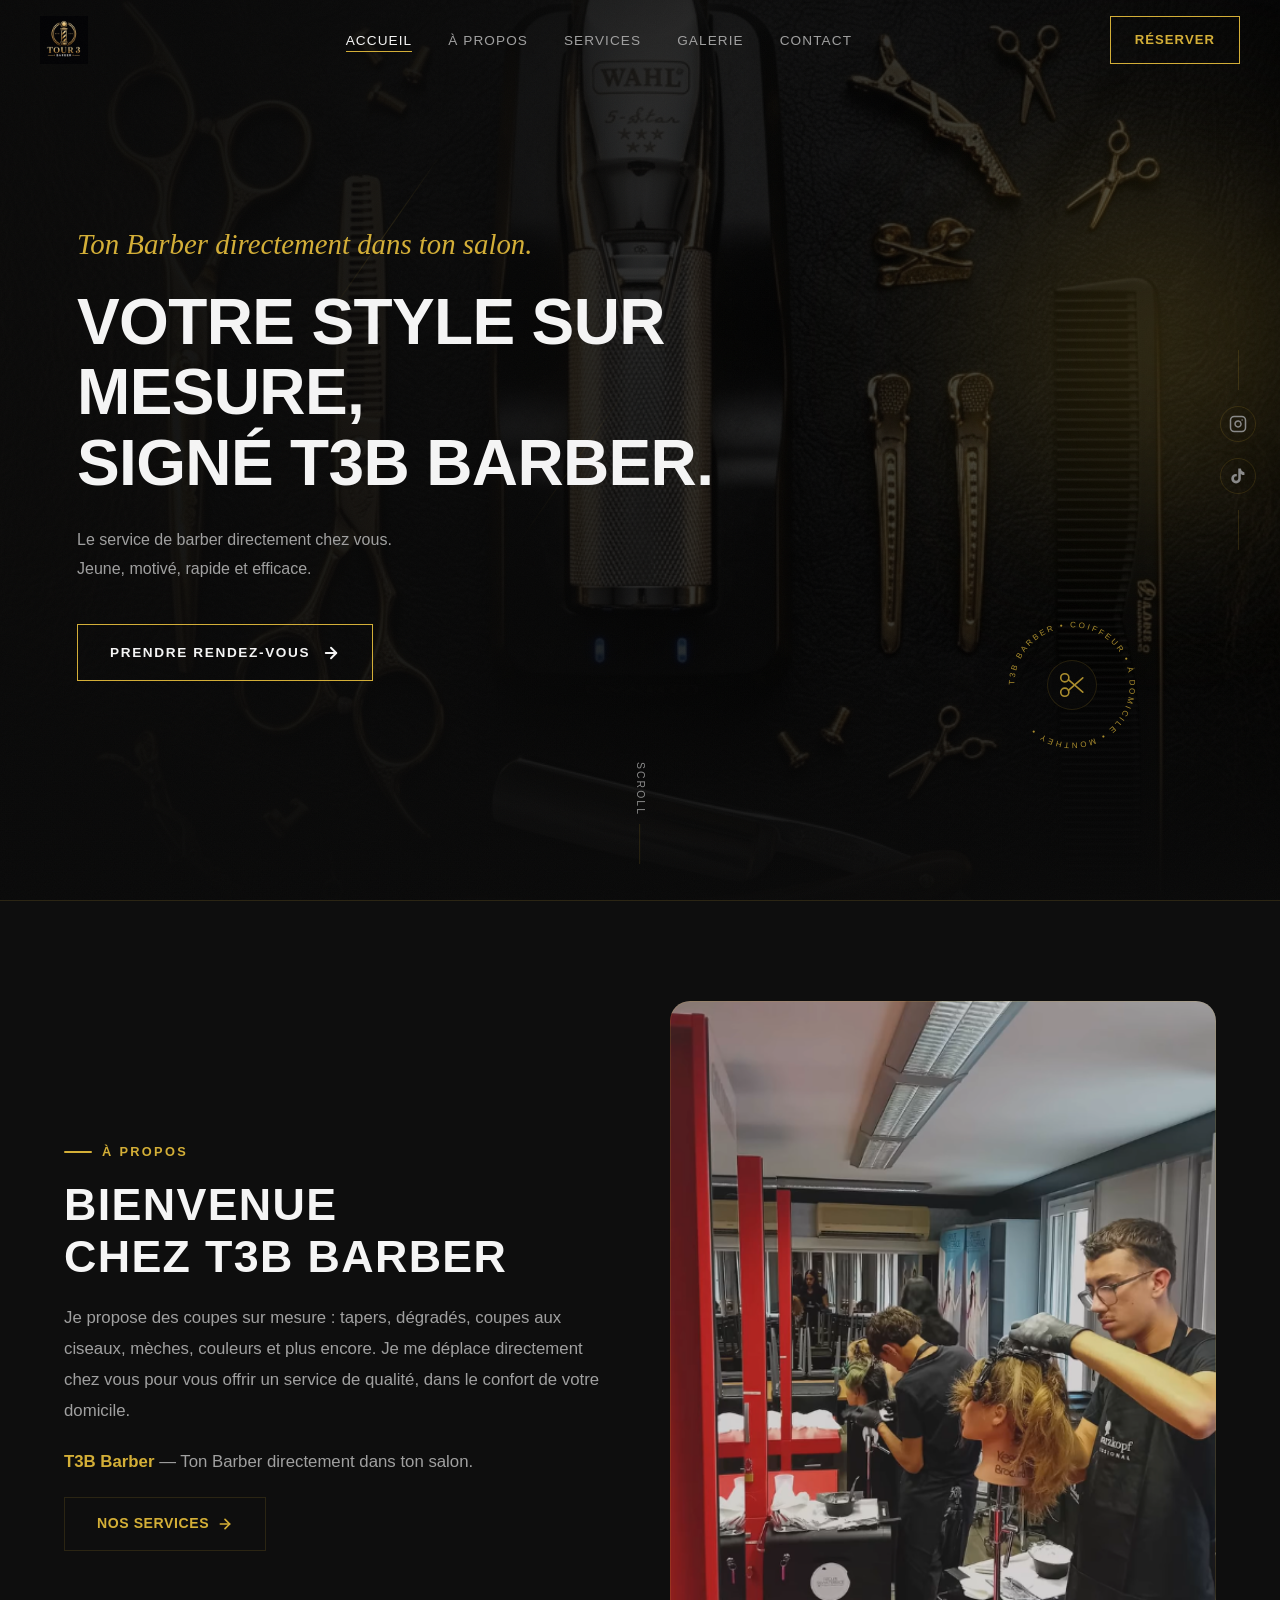
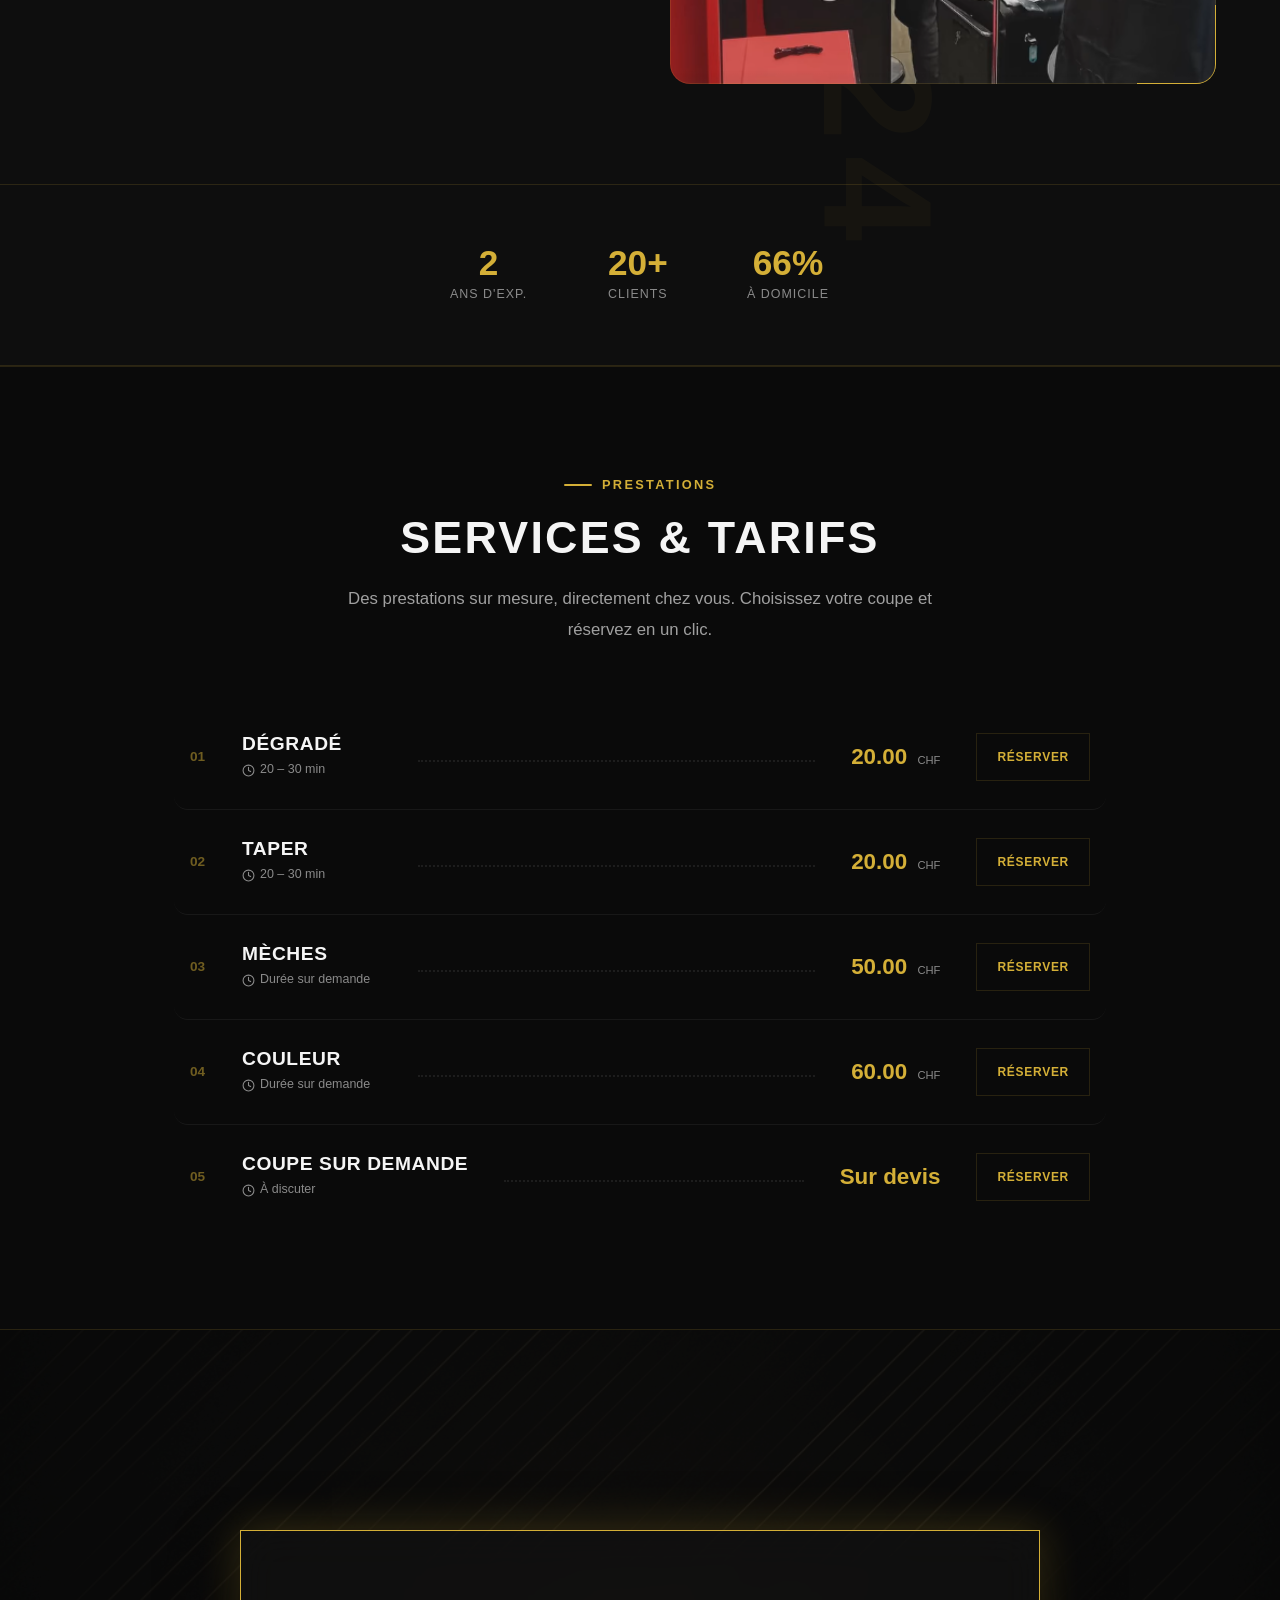
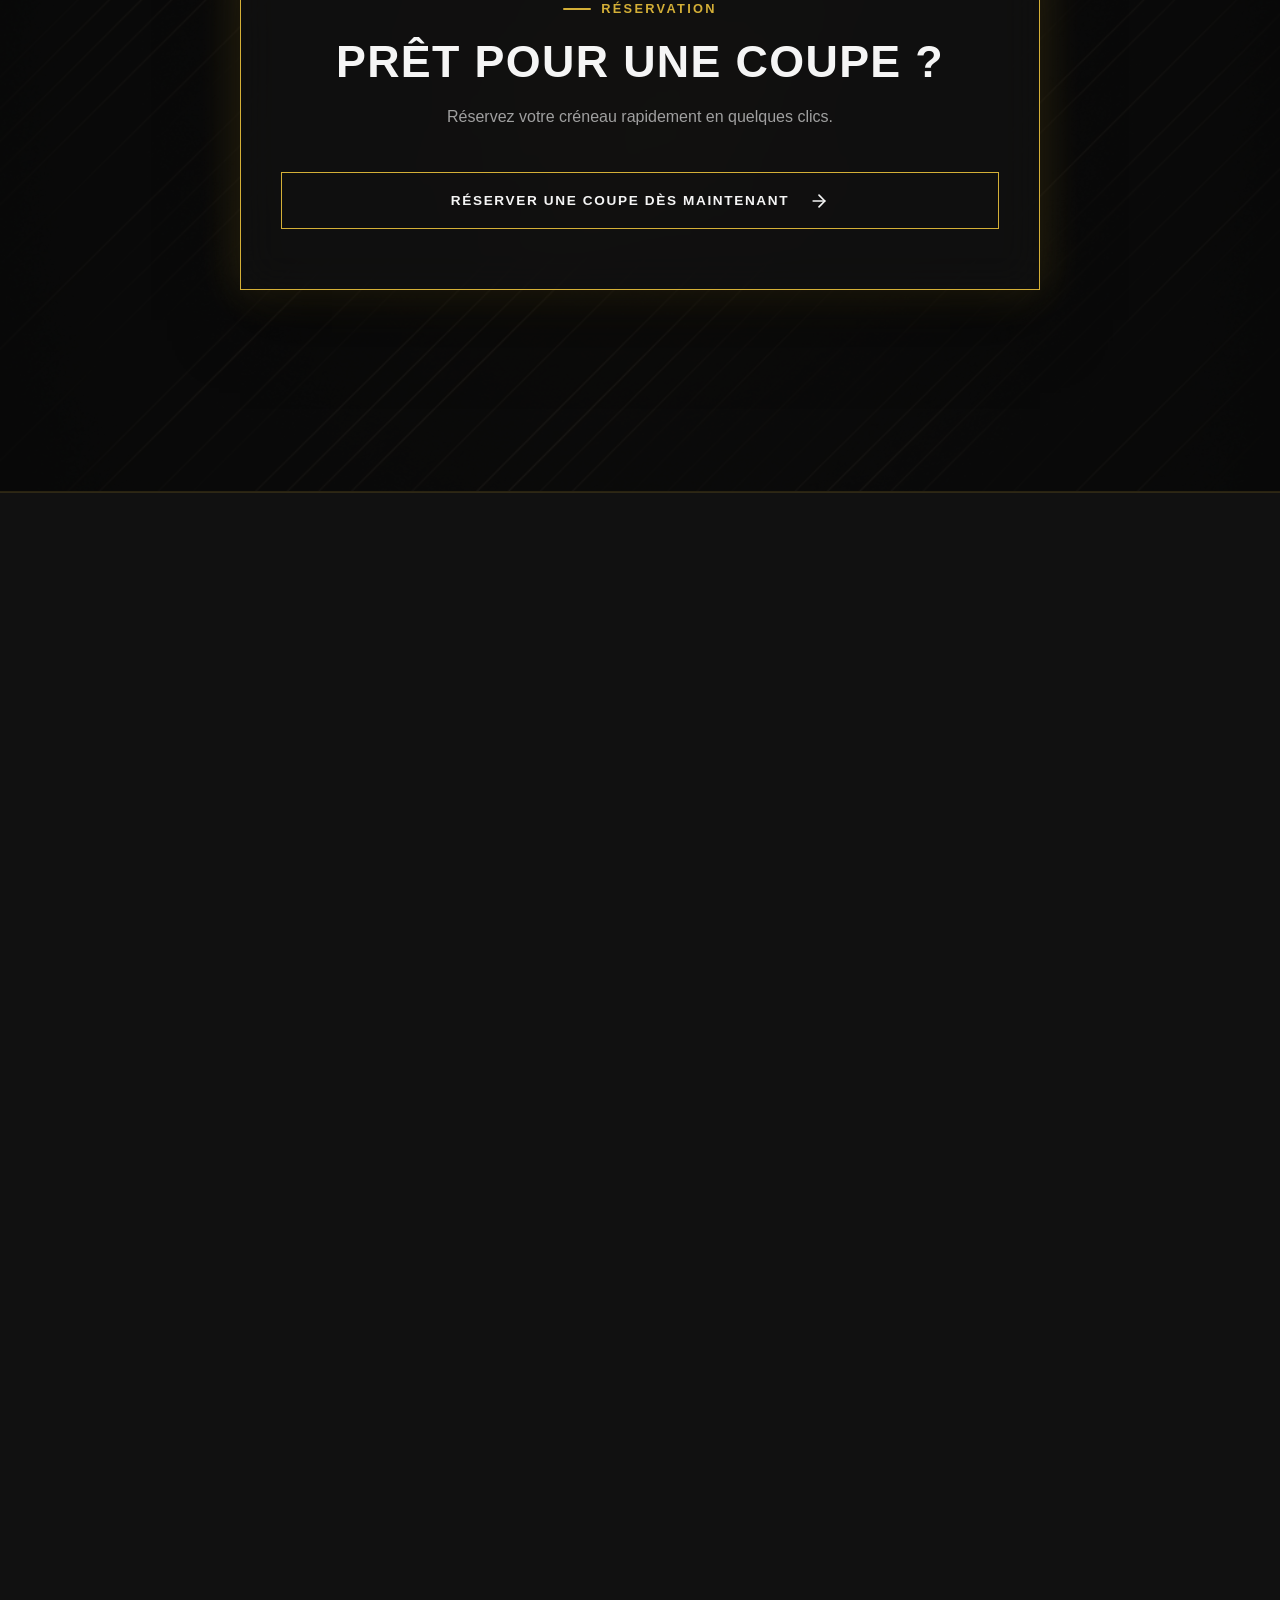
==== commit 096231b0: "telephone number" ====
--- a/index.html
+++ b/index.html
@@ -18,7 +18,6 @@
   <meta name="apple-mobile-web-app-status-bar-style" content="black-translucent">
   <meta name="apple-mobile-web-app-title" content="T3B Barber">
   <meta name="mobile-web-app-capable" content="yes">
-  <meta name="format-detection" content="telephone=yes">
   <meta name="msapplication-TileColor" content="#0a0a0a">
   <meta name="msapplication-config" content="none">
   <link rel="manifest" href="manifest.json">
@@ -49,7 +48,6 @@
     "alternateName": "Tour3Barber",
     "description": "Expert barber à domicile à Monthey et dans le Chablais. Dégradés, tapers, mèches, couleurs sur mesure.",
     "url": "https://tour3barber.ch/",
-    "telephone": "+41799677796",
     "image": "https://tour3barber.ch/assets/img/hero.png",
     "logo": "https://tour3barber.ch/assets/img/logo.webp",
     "priceRange": "CHF 20 - CHF 60",
@@ -165,9 +163,6 @@
     <a href="https://tiktok.com/@tour3barber" target="_blank" rel="noopener" aria-label="TikTok">
       <svg width="18" height="18" viewBox="0 0 24 24" fill="currentColor"><path d="M19.59 6.69a4.83 4.83 0 0 1-3.77-4.25V2h-3.45v13.67a2.89 2.89 0 0 1-2.88 2.5 2.89 2.89 0 0 1 0-5.78 2.92 2.92 0 0 1 .88.13V9.4a6.84 6.84 0 0 0-1-.07A6.33 6.33 0 0 0 3 15.64 6.34 6.34 0 0 0 9.37 22a6.33 6.33 0 0 0 6.37-6.33V9.19a8.16 8.16 0 0 0 4.85 1.58V7.32a4.85 4.85 0 0 1-1-.63z"/></svg>
     </a>
-    <a href="tel:+41799677796" aria-label="Téléphone">
-      <svg width="18" height="18" viewBox="0 0 24 24" fill="none" stroke="currentColor" stroke-width="2" stroke-linecap="round" stroke-linejoin="round"><path d="M22 16.92v3a2 2 0 0 1-2.18 2 19.79 19.79 0 0 1-8.63-3.07 19.5 19.5 0 0 1-6-6 19.79 19.79 0 0 1-3.07-8.67A2 2 0 0 1 4.11 2h3a2 2 0 0 1 2 1.72 12.84 12.84 0 0 0 .7 2.81 2 2 0 0 1-.45 2.11L8.09 9.91a16 16 0 0 0 6 6l1.27-1.27a2 2 0 0 1 2.11-.45 12.84 12.84 0 0 0 2.81.7A2 2 0 0 1 22 16.92z"/></svg>
-    </a>
     <div class="sidebar-line"></div>
   </aside>
 
@@ -406,15 +401,6 @@
             Réserver une coupe dès maintenant
             <svg width="20" height="20" viewBox="0 0 24 24" fill="none" stroke="currentColor" stroke-width="2" stroke-linecap="round" stroke-linejoin="round" aria-hidden="true" style="margin-left: 8px;"><line x1="5" y1="12" x2="19" y2="12"></line><polyline points="12 5 19 12 12 19"></polyline></svg>
           </a>
-
-          <div class="booking-divider" aria-hidden="true">
-            <span>ou</span>
-          </div>
-
-          <a href="tel:+41799677796" class="btn-outline btn-magnetic" style="justify-content: center; width: 100%;">
-            <svg width="20" height="20" viewBox="0 0 24 24" fill="none" stroke="currentColor" stroke-width="2" stroke-linecap="round" stroke-linejoin="round" style="margin-right: 8px;"><path d="M22 16.92v3a2 2 0 0 1-2.18 2 19.79 19.79 0 0 1-8.63-3.07 19.5 19.5 0 0 1-6-6 19.79 19.79 0 0 1-3.07-8.67A2 2 0 0 1 4.11 2h3a2 2 0 0 1 2 1.72 12.84 12.84 0 0 0 .7 2.81 2 2 0 0 1-.45 2.11L8.09 9.91a16 16 0 0 0 6 6l1.27-1.27a2 2 0 0 1 2.11-.45 12.84 12.84 0 0 0 2.81.7A2 2 0 0 1 22 16.92z"/></svg>
-            Appeler le +41 79 967 77 96
-          </a>
         </div>
       </div>
     </section>
@@ -581,10 +567,6 @@
               <div><div class="info-label">Zone de déplacement</div><div class="info-value">Monthey et alentours</div></div>
             </div>
             <div class="info-item">
-              <div class="info-icon" aria-hidden="true">📱</div>
-              <div><div class="info-label">Téléphone — Nico</div><div class="info-value"><a href="tel:+41799677796">+41 79 967 77 96</a></div></div>
-            </div>
-            <div class="info-item">
               <div class="info-icon" aria-hidden="true">📸</div>
               <div><div class="info-label">Instagram</div><div class="info-value"><a href="https://www.instagram.com/tour.3.barber/" target="_blank" rel="noopener">tour.3.barber</a></div></div>
             </div>
--- a/assets/css/style.css
+++ b/assets/css/style.css
@@ -866,23 +866,6 @@
   margin-left: auto;
   margin-right: auto;
 }
-.booking-phone {
-  display: inline-block;
-  margin-bottom: 40px;
-}
-.booking-phone-number {
-  font-family: var(--font-heading);
-  font-size: 2.5rem;
-  font-weight: 800;
-  color: var(--gold);
-  letter-spacing: 0.05em;
-  transition: color var(--transition-fast), transform var(--transition-fast);
-  display: inline-block;
-}
-.booking-phone-number:hover {
-  color: var(--gold-light);
-  transform: scale(1.05);
-}
 .booking-divider {
   width: 100%;
   height: 1px;
@@ -1768,9 +1751,6 @@
     padding: 50px 24px;
     width: 100%;
   }
-  .booking-phone-number {
-    font-size: 1.8rem;
-  }
   .hours-card, .info-card {
     padding: 28px;
   }
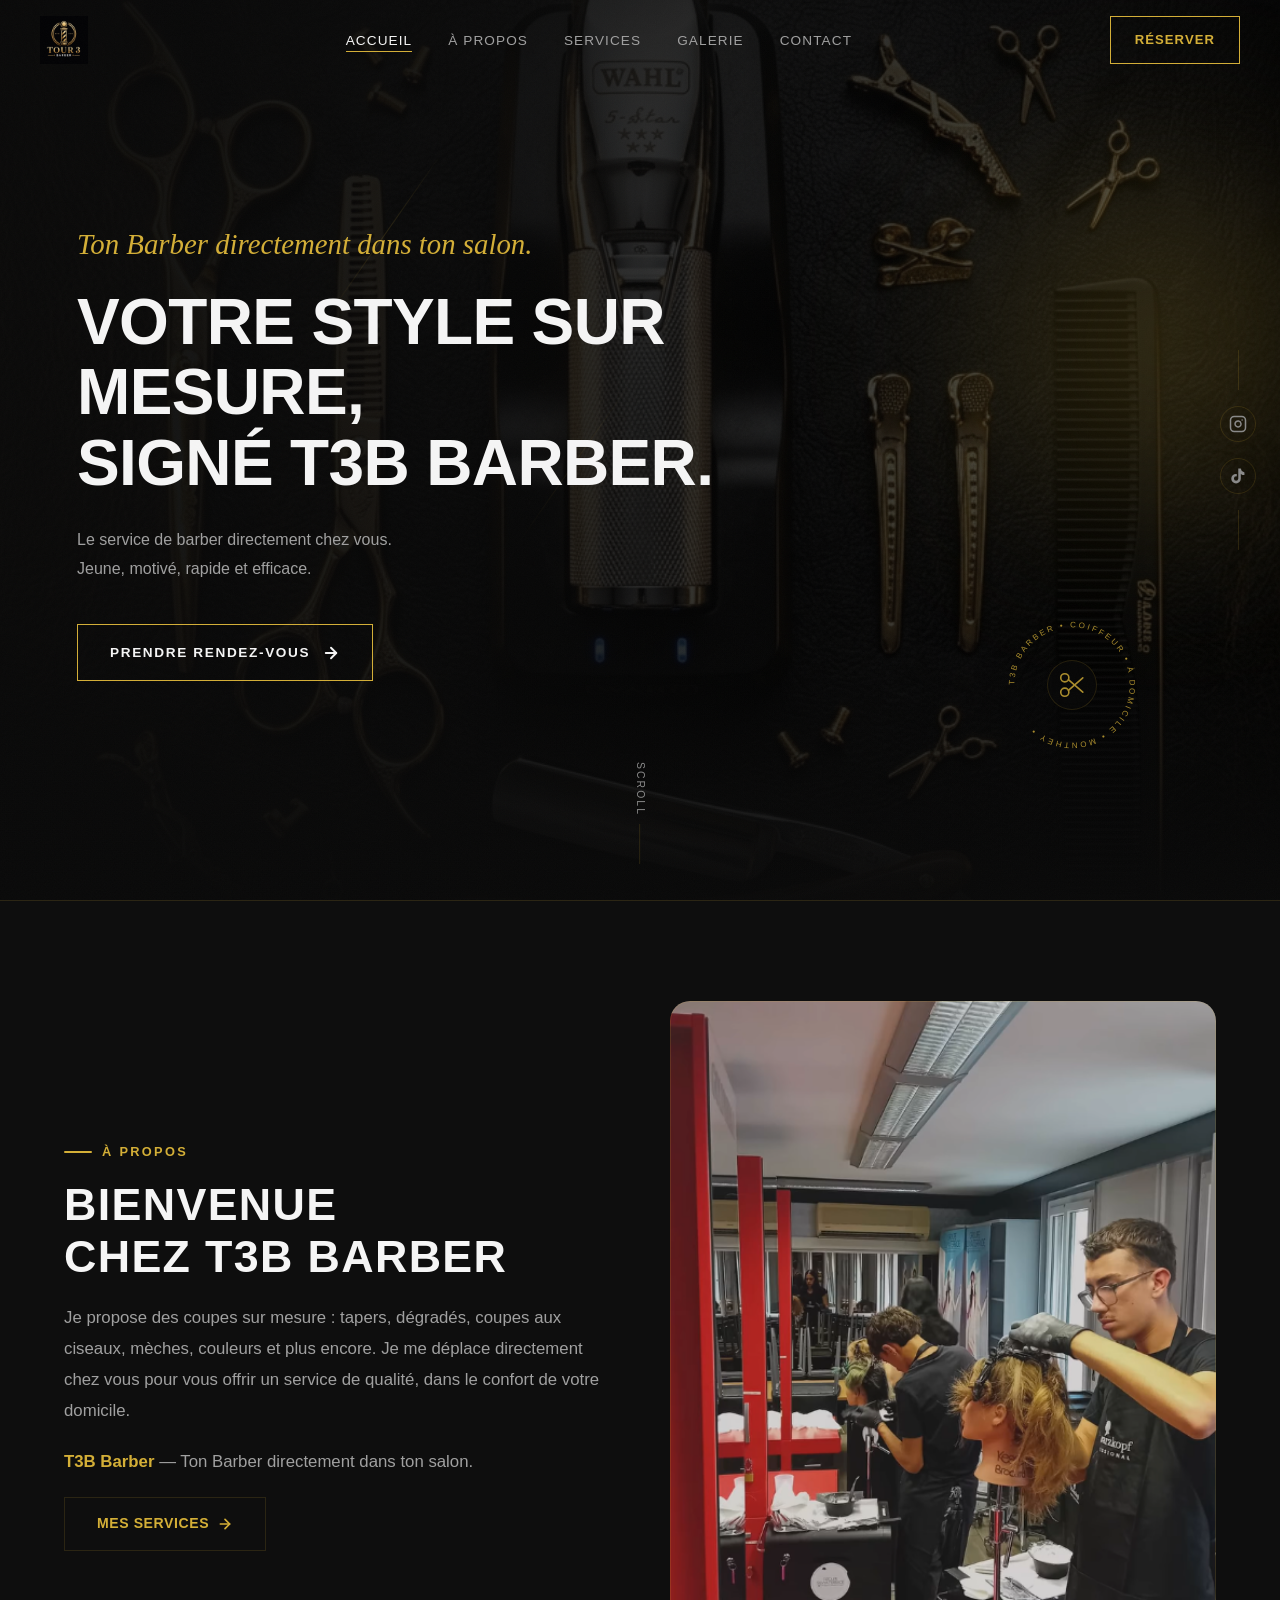
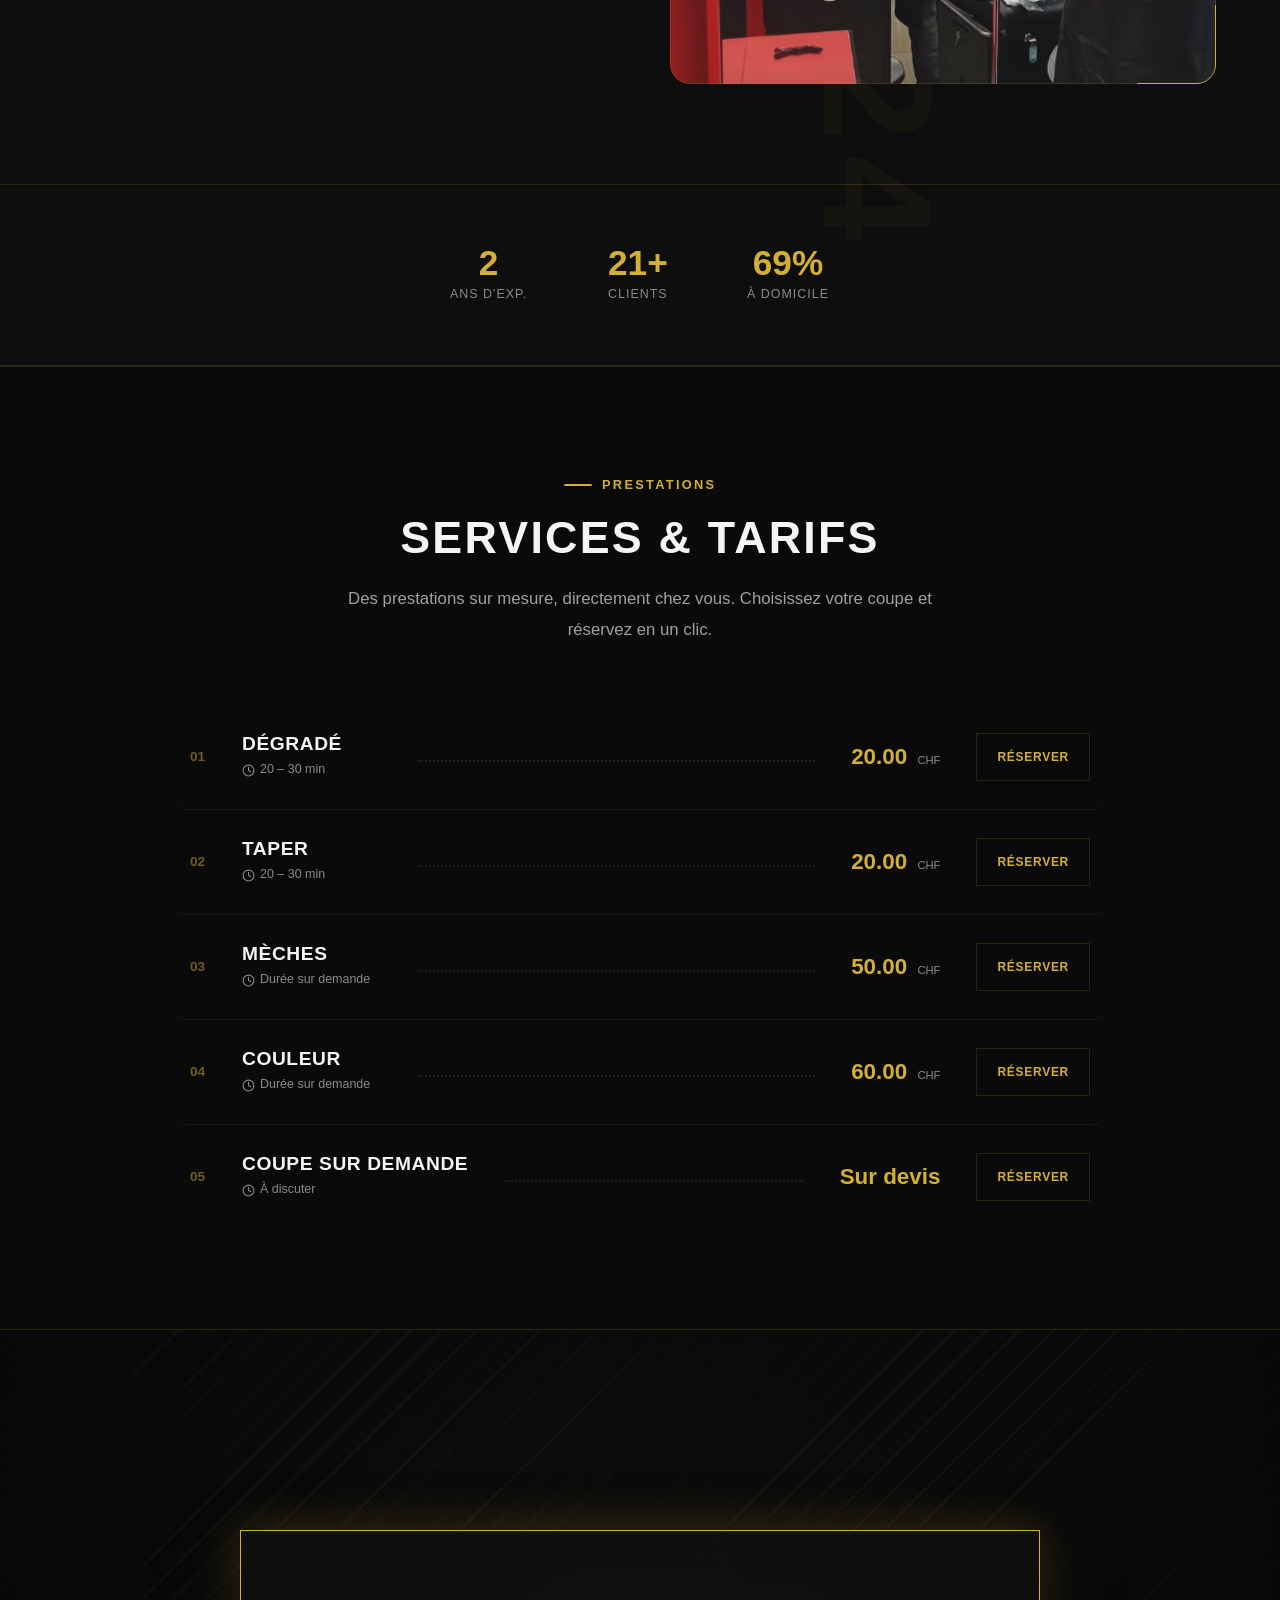
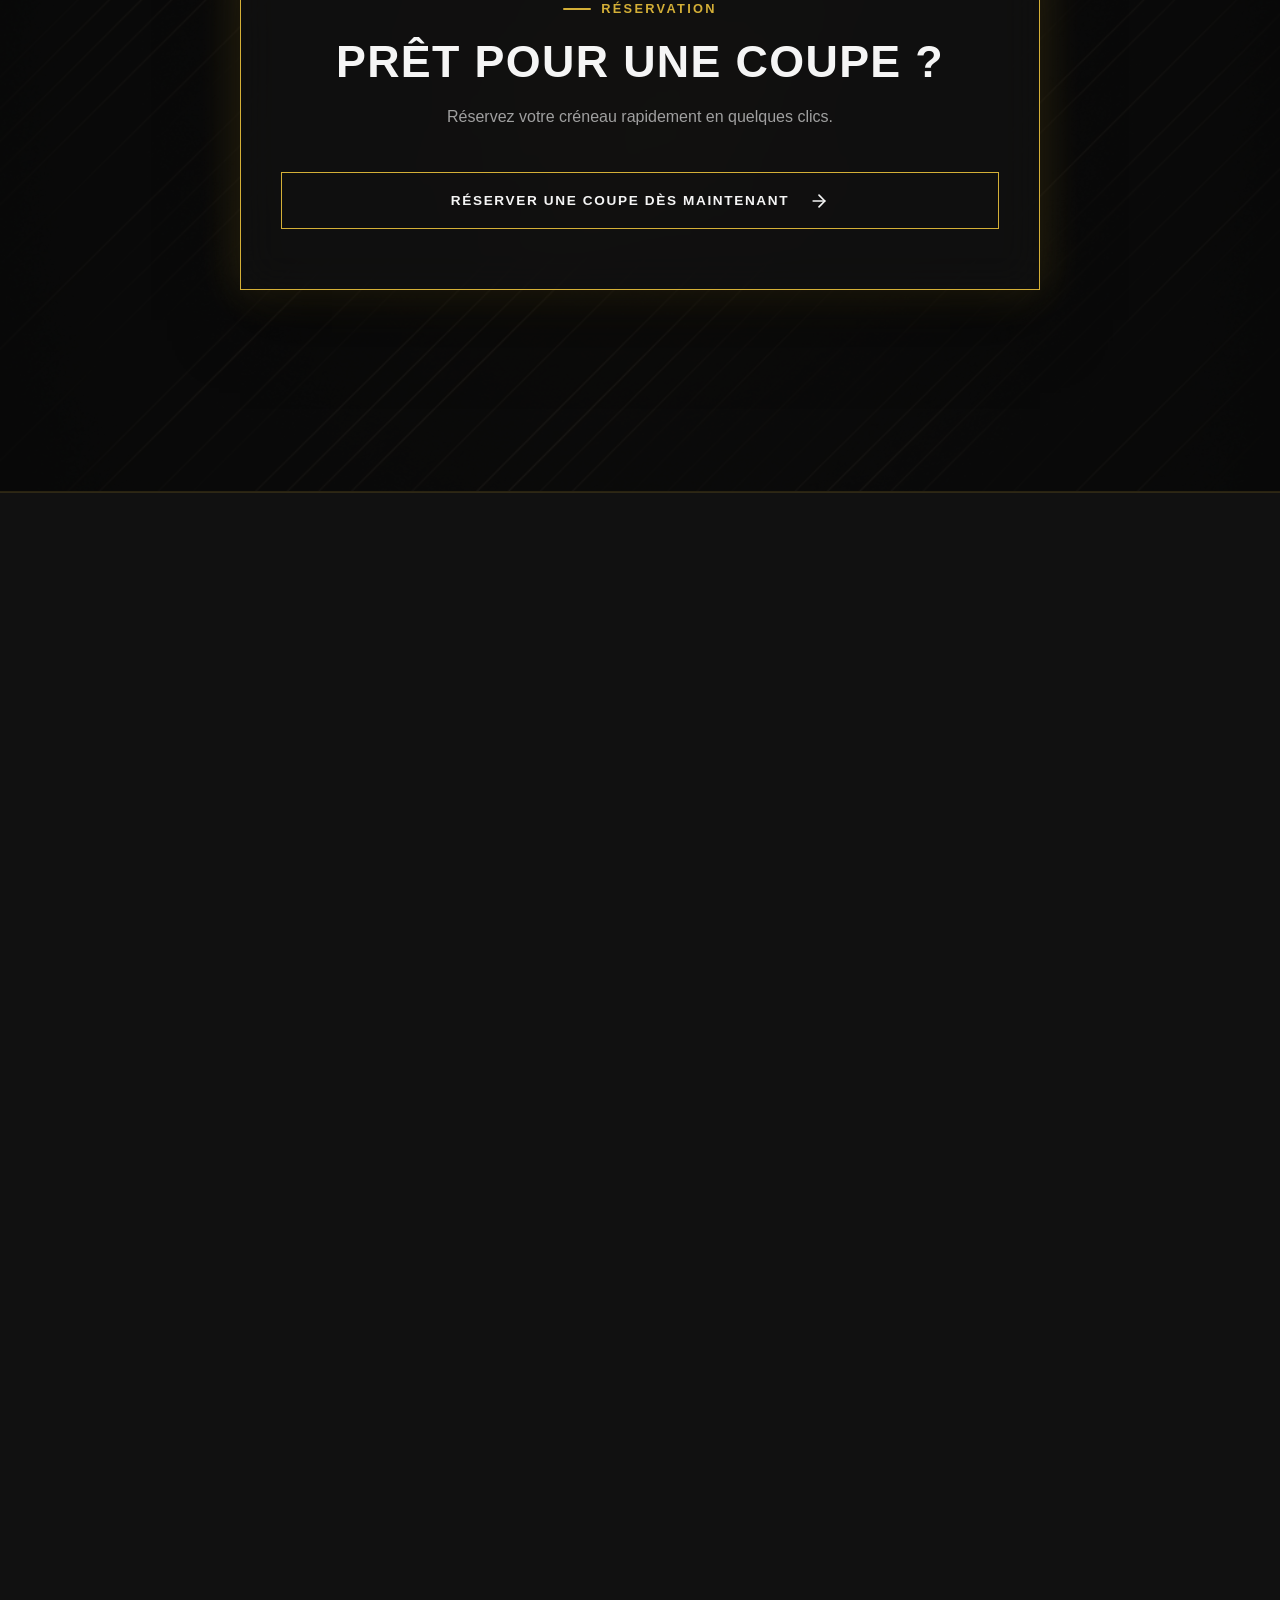
==== commit 482f0808: "Ajout de "muraz" à la liste blanche des villes sans frais de déplacement et changement de "NOS SERVI" ====
--- a/index.html
+++ b/index.html
@@ -274,7 +274,7 @@
             <strong class="gold-text">T3B Barber</strong> — Ton Barber directement dans ton salon.
           </p>
           <a href="#services" class="btn-outline btn-magnetic reveal reveal-delay-3">
-            <span>NOS SERVICES</span>
+            <span>MES SERVICES</span>
             <svg width="16" height="16" viewBox="0 0 24 24" fill="none" stroke="currentColor" stroke-width="2.5" stroke-linecap="round" stroke-linejoin="round"><path d="M5 12h14"/><path d="m12 5 7 7-7 7"/></svg>
           </a>
         </div>
